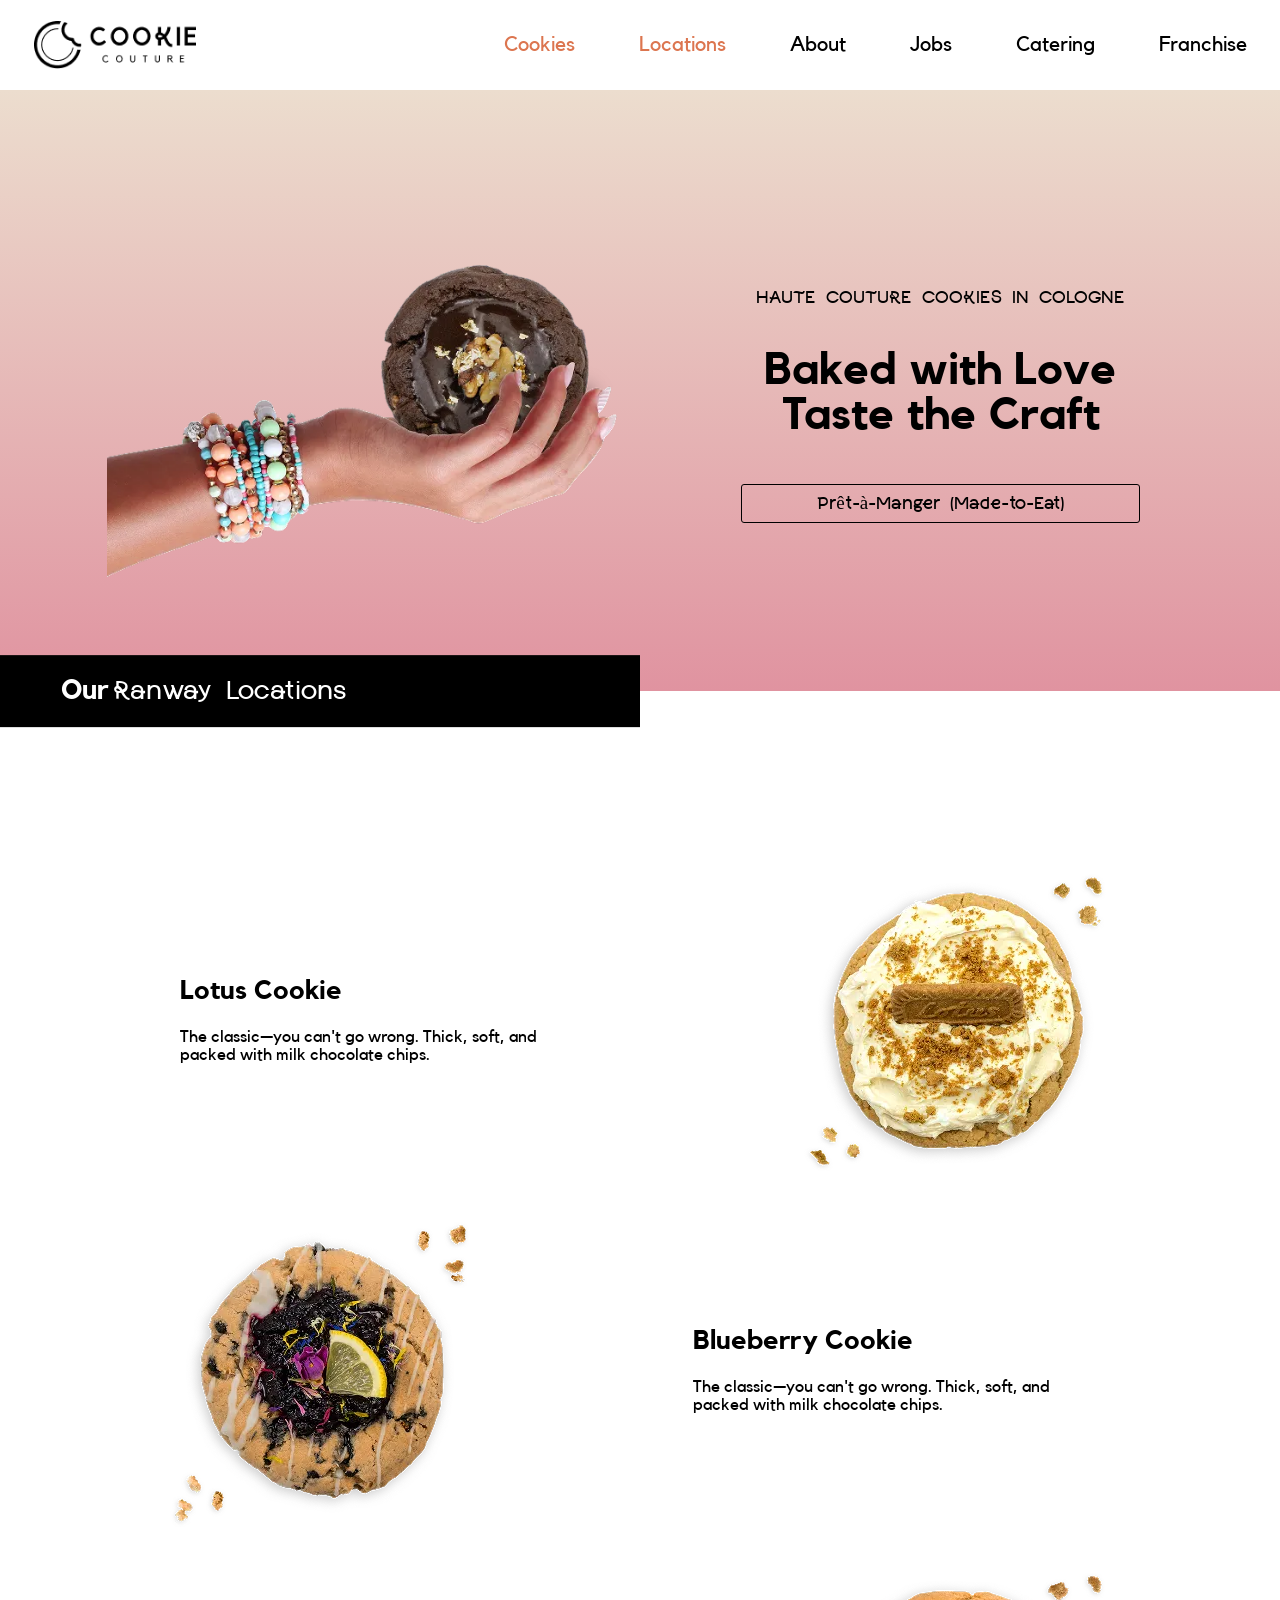
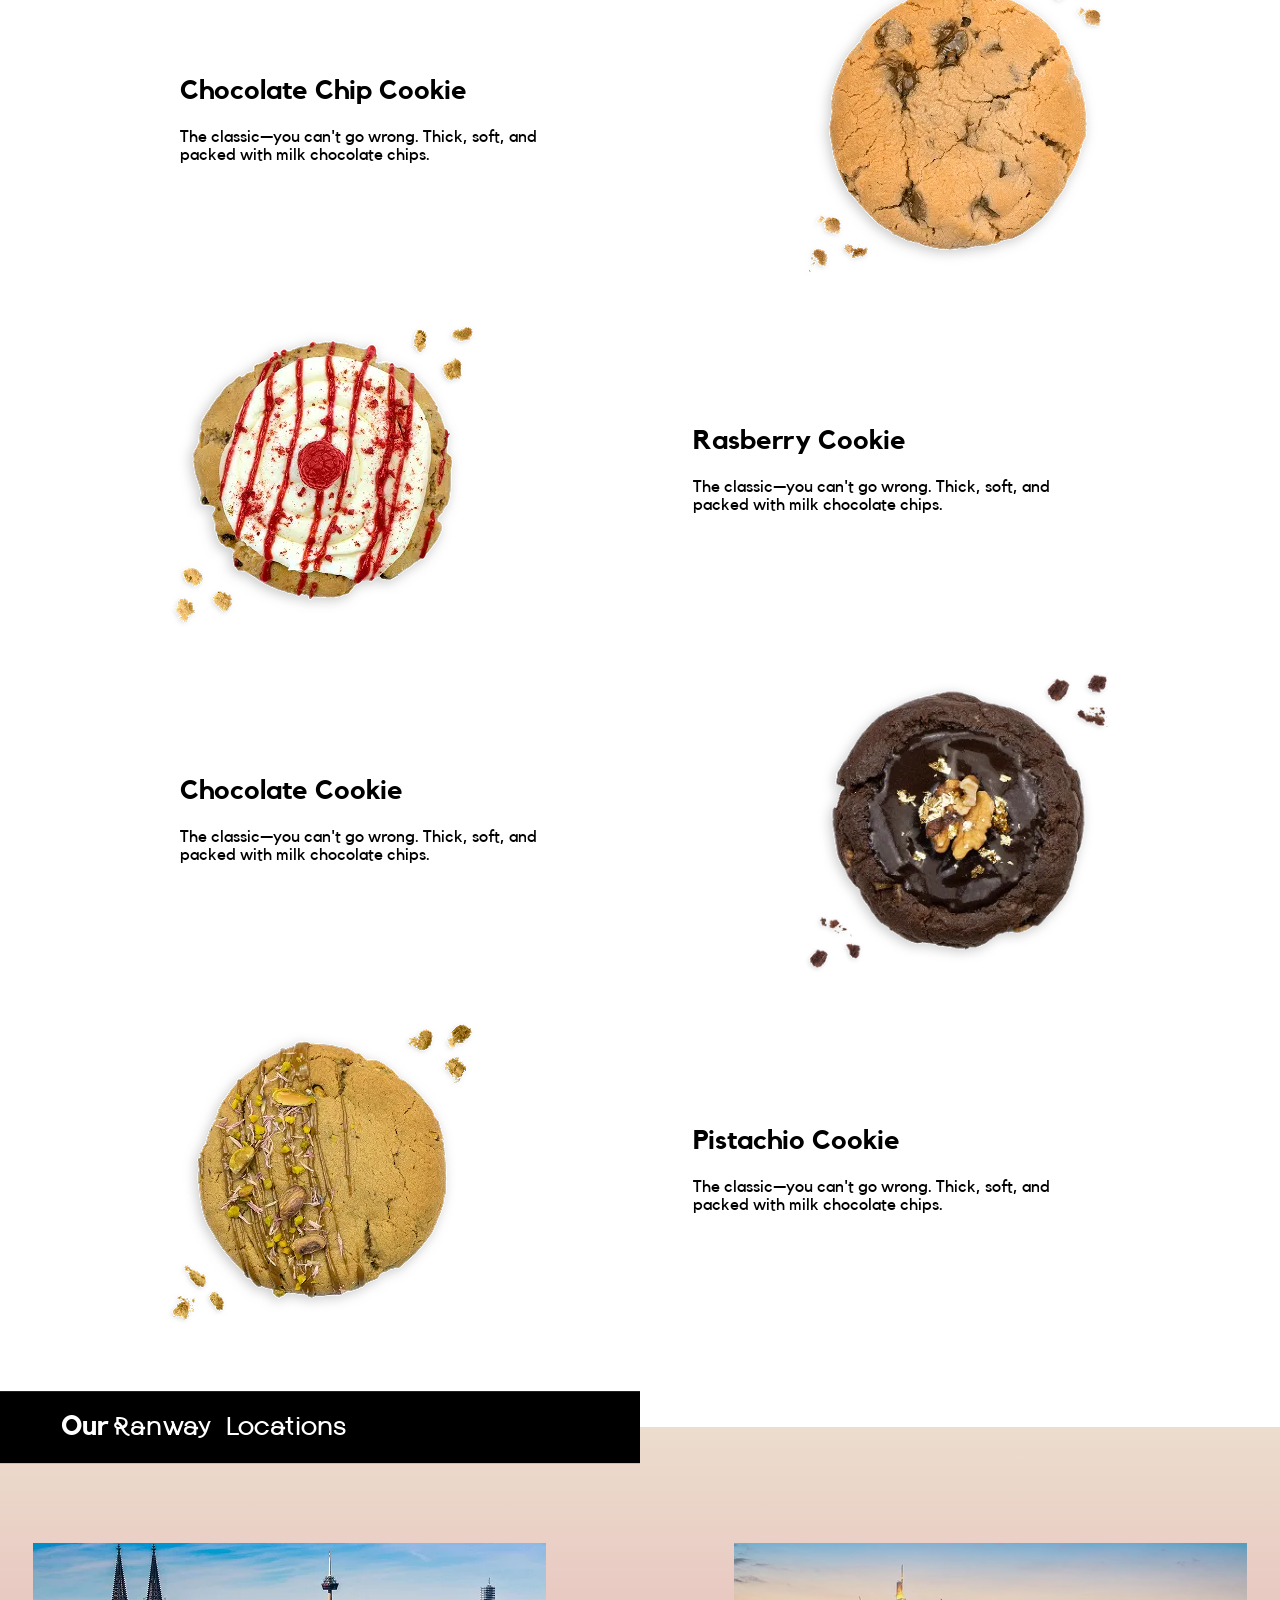
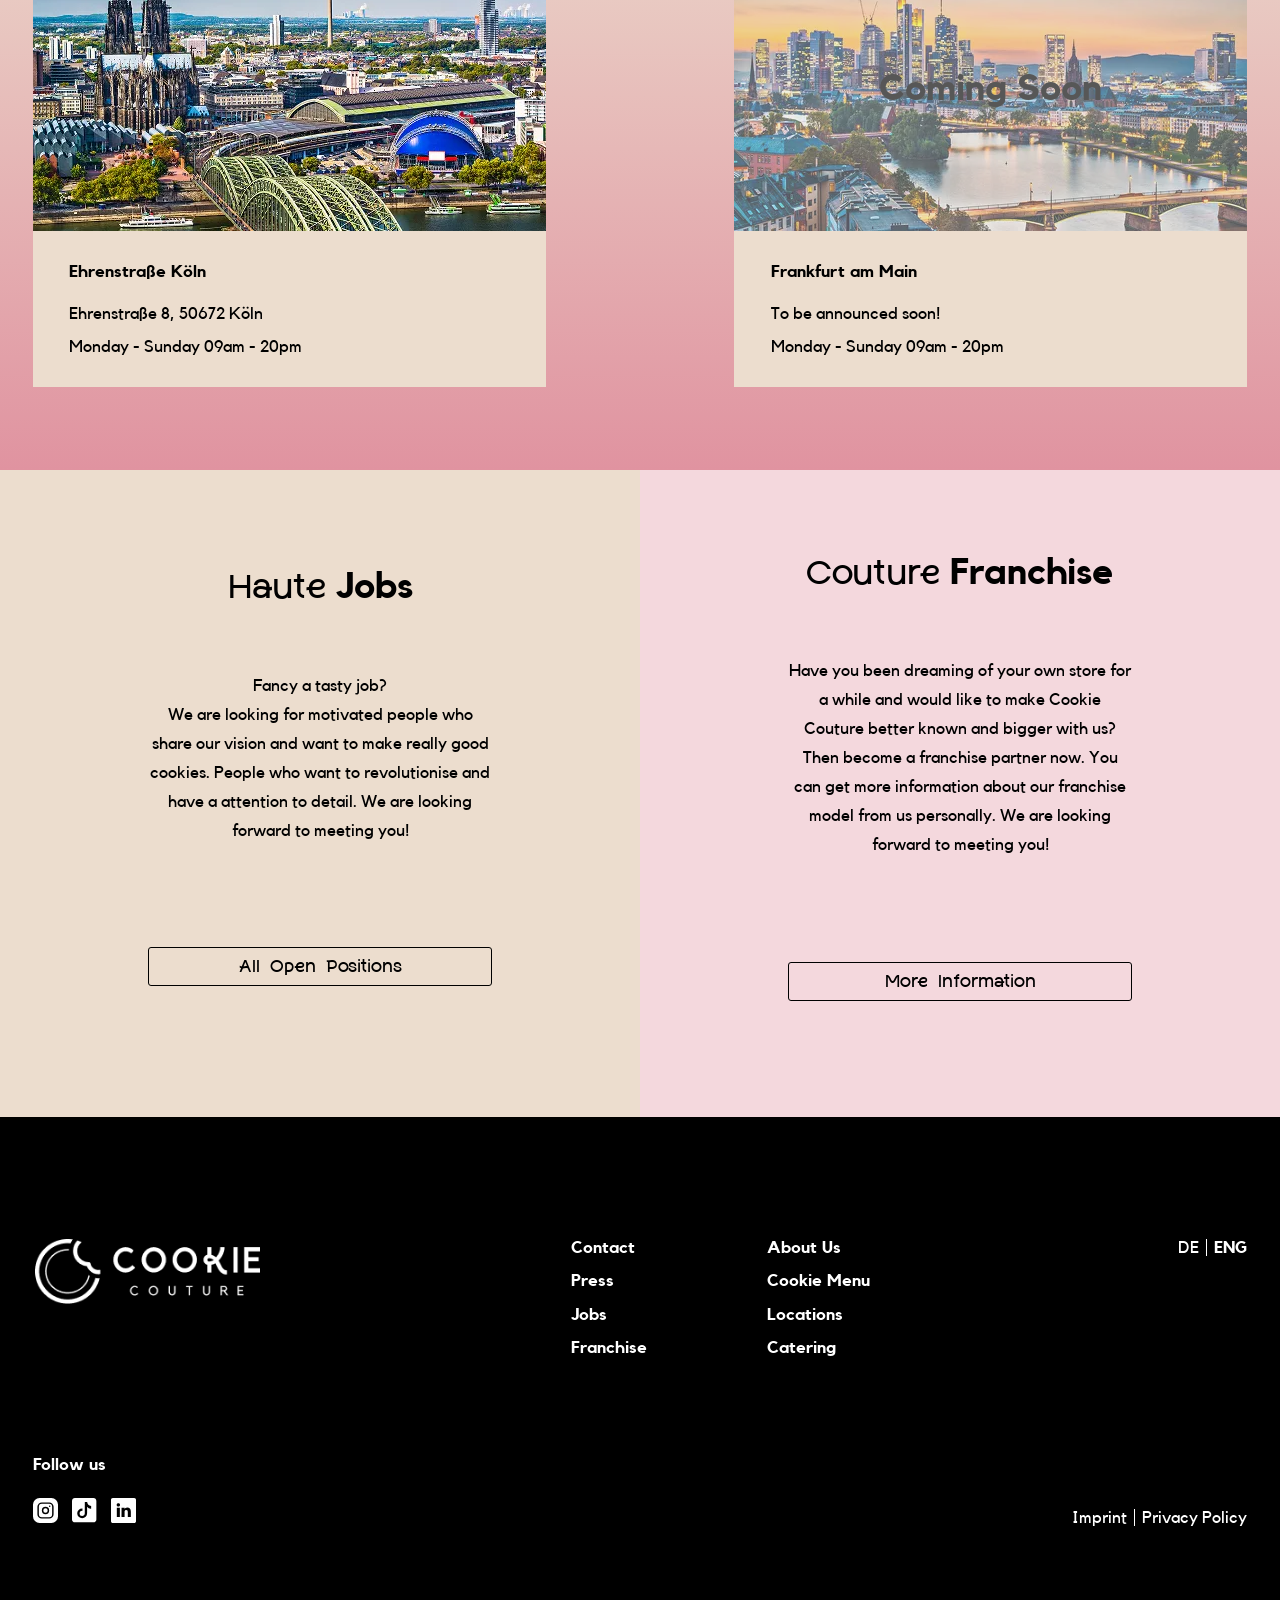
==== index.html @ b8dee0ae "done without adaptive" ====
<!doctype html>
<html lang="en">
  <head>
    <meta charset="UTF-8" />
    <meta name="viewport" content="width=device-width, initial-scale=1.0" />
    <title>Cookie Coutre | Home</title>
    <link
      rel="shortcut icon"
      href="./images/icons/favicon.ico"
      type="image/x-icon"
    />
    <link
      rel="preload"
      href="./fonts/Lena.woff2"
      as="font"
      type="font/woff2"
      crossorigin
    />
    <link
      rel="preload"
      href="./fonts/Kollektif.woff2"
      as="font"
      type="font/woff2"
      crossorigin
    />
    <link
      rel="preload"
      href="./fonts/Kollektif-Bold.woff2"
      as="font"
      type="font/woff2"
      crossorigin
    />
    <link rel="stylesheet" href="./styles/css/styles.min.css" />
  </head>
  <body class="page right-fix-padding">
    <div class="wrapper">
      <header class="header">
        <div class="header__container">
          <div class="header__content">
            <a href="index.html" class="logo header__logo">
              <img
                src="./images/logo-header.webp"
                alt="cookie-logo"
                width="180"
                height="52"
                loading="lazy"
                decoding="async"
              />
            </a>
            <div class="header__menu menu">
              <nav class="menu__body">
                <ul class="menu__list">
                  <li class="menu__item">
                    <a href="#cookies" class="menu__link link"
                      ><span>Cookies</span></a
                    >
                  </li>
                  <li class="menu__item">
                    <a href="#locations" class="menu__link link"
                      ><span>Locations</span></a
                    >
                  </li>
                  <li class="menu__item">
                    <a href="/about.html" class="menu__link link"
                      ><span>About</span></a
                    >
                  </li>
                  <li class="menu__item">
                    <a href="/jobs.html" class="menu__link link"
                      ><span>Jobs</span></a
                    >
                  </li>
                  <li class="menu__item">
                    <a href="/catering.html" class="menu__link link"
                      ><span>Catering</span></a
                    >
                  </li>
                  <li class="menu__item">
                    <a href="/franchising.html" class="menu__link link"
                      ><span>Franchise</span></a
                    >
                  </li>
                </ul>
              </nav>
              <button class="burger translate-center"><span></span></button>
            </div>
          </div>
        </div>
      </header>

      <main class="home">
        <section class="home__section hero">
          <div class="hero__content">
            <div class="hero__img">
              <img
                src="./images/home/hero-cookie.webp"
                alt="cookie-in-hand"
                width="280"
                height="280"
                decoding="async"
                loading="lazy"
              />
            </div>
            <div class="hero__text-content">
              <div class="section-header hero__header">
                <div class="section-header__slogan hero__slogan">
                  HAUTE COUTURE COOKIES IN COLOGNE
                </div>
                <h1 class="section-header__title hero__title">
                  Baked with Love Taste the Craft
                </h1>
              </div>
              <button class="button hero__button">
                <span>Prêt-à-Manger (Made-to-Eat)</span>
              </button>
            </div>
          </div>
        </section>
        <section class="cookies" id="cookies">
          <h2 class="section-label cookies__label">
            <div class="section-label__title">
              <strong>Our</strong>
              <span>Ranway Locations</span>
            </div>
          </h2>
          <div class="cookies__container">
            <div class="cookies__content">
              <article class="cookies__item cookie">
                <a href="#" class="cookie__img">
                  <img
                    src="./images/home/colections/cookie-1.webp"
                    alt="cookie-1"
                    width="280"
                    height="280"
                    decoding="async"
                    loading="lazy"
                  />
                </a>
                <div class="cookie__body">
                  <h3 class="cookie__title">Lotus Cookie</h3>
                  <div class="cookie__text">
                    <p>
                      The classic—you can't go wrong. Thick, soft, and packed
                      with milk chocolate chips.
                    </p>
                  </div>
                </div>
              </article>
              <article class="cookies__item cookie">
                <a href="#" class="cookie__img">
                  <img
                    src="./images/home/colections/cookie-2.webp"
                    alt="cookie-1"
                    width="280"
                    height="280"
                    decoding="async"
                    loading="lazy"
                  />
                </a>
                <div class="cookie__body">
                  <h3 class="cookie__title">Blueberry Cookie</h3>
                  <div class="cookie__text">
                    <p>
                      The classic—you can't go wrong. Thick, soft, and packed
                      with milk chocolate chips.
                    </p>
                  </div>
                </div>
              </article>
              <article class="cookies__item cookie">
                <a href="#" class="cookie__img">
                  <img
                    src="./images/home/colections/cookie-3.webp"
                    alt="cookie-1"
                    width="280"
                    height="280"
                    decoding="async"
                    loading="lazy"
                  />
                </a>
                <div class="cookie__body">
                  <h3 class="cookie__title">Chocolate Chip Cookie</h3>
                  <div class="cookie__text">
                    <p>
                      The classic—you can't go wrong. Thick, soft, and packed
                      with milk chocolate chips.
                    </p>
                  </div>
                </div>
              </article>
              <article class="cookies__item cookie">
                <a href="#" class="cookie__img">
                  <img
                    src="./images/home/colections/cookie-4.webp"
                    alt="cookie-1"
                    width="280"
                    height="280"
                    decoding="async"
                    loading="lazy"
                  />
                </a>
                <div class="cookie__body">
                  <h3 class="cookie__title">Rasberry Cookie</h3>
                  <div class="cookie__text">
                    <p>
                      The classic—you can't go wrong. Thick, soft, and packed
                      with milk chocolate chips.
                    </p>
                  </div>
                </div>
              </article>
              <article class="cookies__item cookie">
                <a href="#" class="cookie__img">
                  <img
                    src="./images/home/colections/cookie-5.webp"
                    alt="cookie-1"
                    width="280"
                    height="280"
                    decoding="async"
                    loading="lazy"
                  />
                </a>
                <div class="cookie__body">
                  <h3 class="cookie__title">Chocolate Cookie</h3>
                  <div class="cookie__text">
                    <p>
                      The classic—you can't go wrong. Thick, soft, and packed
                      with milk chocolate chips.
                    </p>
                  </div>
                </div>
              </article>
              <article class="cookies__item cookie">
                <a href="#" class="cookie__img">
                  <img
                    src="./images/home/colections/cookie-6.webp"
                    alt="cookie-1"
                    width="280"
                    height="280"
                    decoding="async"
                    loading="lazy"
                  />
                </a>
                <div class="cookie__body">
                  <h3 class="cookie__title">Pistachio Cookie</h3>
                  <div class="cookie__text">
                    <p>
                      The classic—you can't go wrong. Thick, soft, and packed
                      with milk chocolate chips.
                    </p>
                  </div>
                </div>
              </article>
            </div>
          </div>
        </section>
        <section class="locations home__locations" id="locations">
          <h2 class="section-label locations__label">
            <div class="section-label__title">
              <strong>Our</strong>
              <span>Ranway Locations</span>
            </div>
          </h2>
          <div class="locations-top">
            <div class="locations-top__container">
              <div class="locations-top__content">
                <article class="locations-top__place locations-place">
                  <div class="locations-place__img">
                    <img
                      src="./images/home/locations/locations-1.webp"
                      alt="Ehrenstraße Köln"
                      width="280"
                      height="280"
                      loading="lazy"
                      decoding="async"
                    />
                  </div>
                  <div class="locations-place__body">
                    <h4 class="locations-place__title">Ehrenstraße Köln</h4>
                    <a
                      href="https://maps.app.goo.gl/su5JwK7nfC2b7E1S9"
                      class="locations-place__link link"
                      target="_blank"
                      ><span>Ehrenstraße 8, 50672 Köln </span></a
                    >
                    <div class="locations-place__timetable">
                      Monday - Sunday 09am - 20pm
                    </div>
                  </div>
                </article>
                <article class="locations-top__place locations-place">
                  <div class="locations-place__img soon">
                    <img
                      src="./images/home/locations/locations-2.webp"
                      alt="Ehrenstraße Köln"
                      width="280"
                      height="280"
                      loading="lazy"
                      decoding="async"
                    />
                  </div>
                  <div class="locations-place__body">
                    <h4 class="locations-place__title">Frankfurt am Main</h4>
                    <a
                      href="https://maps.app.goo.gl/cc75RfgS8hMrhz9b7"
                      class="locations-place__link link"
                      target="_blank"
                      ><span>To be announced soon!</span></a
                    >
                    <div class="locations-place__timetable">
                      Monday - Sunday 09am - 20pm
                    </div>
                  </div>
                </article>
              </div>
            </div>
          </div>
          <div class="locations-bottom">
            <div class="locations-bottom__content">
              <div class="locations-bottom__item">
                <article class="locations-bottom-item">
                  <h3 class="locations-bottom-item__title">
                    <span>Haute</span>
                    <strong>Jobs</strong>
                  </h3>
                  <div class="locations-bottom-item__text">
                    <p>
                      Fancy a tasty job? <br />
                      We are looking for motivated people who share our vision
                      and want to make really good cookies. People who want to
                      revolutionise and have a attention to detail. We are
                      looking forward to meeting you!
                    </p>
                  </div>
                  <button class="button locations-bottom-item__button">
                    <span>All Open Positions</span>
                  </button>
                </article>
              </div>
              <div class="locations-bottom__item">
                <article class="locations-bottom-item">
                  <h3 class="locations-bottom-item__title">
                    <span>Couture</span> <strong>Franchise</strong>
                  </h3>
                  <div class="locations-bottom-item__text">
                    <p>
                      Have you been dreaming of your own store for a while and
                      would like to make Cookie Couture better known and bigger
                      with us? Then become a franchise partner now. You can get
                      more information about our franchise model from us
                      personally. We are looking forward to meeting you!
                    </p>
                  </div>
                  <button class="button locations-bottom-item__button">
                    <span>More Information</span>
                  </button>
                </article>
              </div>
            </div>
          </div>
        </section>
      </main>

      <footer class="footer">
        <div class="footer__container">
          <div class="footer__content">
            <div class="footer__top">
              <a href="#" class="logo logo--footer">
                <img
                  src="./images/logo.webp"
                  alt="cookie-logo"
                  width="250"
                  height="120"
                  loading="lazy"
                  decoding="async"
                />
              </a>
              <nav class="footer-menu">
                <ul class="footer-menu__list">
                  <li class="footer-menu__item">
                    <a href="contact.html" class="footer-menu__link link"
                      ><span>Contact</span></a
                    >
                  </li>
                  <li class="footer-menu__item">
                    <a href="#" class="footer-menu__link link"
                      ><span>Press</span></a
                    >
                  </li>
                  <li class="footer-menu__item">
                    <a href="jobs.html" class="footer-menu__link link"
                      ><span>Jobs</span></a
                    >
                  </li>
                  <li class="footer-menu__item">
                    <a href="franchising.html" class="footer-menu__link link"
                      ><span>Franchise</span></a
                    >
                  </li>
                </ul>
                <ul class="footer-menu__list">
                  <li class="footer-menu__item">
                    <a href="about.html" class="footer-menu__link link"
                      ><span>About Us</span></a
                    >
                  </li>
                  <li class="footer-menu__item">
                    <a href="index.html#cookies" class="footer-menu__link link"
                      ><span>Cookie Menu</span></a
                    >
                  </li>
                  <li class="footer-menu__item">
                    <a
                      href="index.html#locations"
                      class="footer-menu__link link"
                      ><span>Locations</span></a
                    >
                  </li>
                  <li class="footer-menu__item">
                    <a href="catering.html" class="footer-menu__link link"
                      ><span>Catering</span></a
                    >
                  </li>
                </ul>
              </nav>
              <div class="footer__lang buttons-lang">
                <button class="button__lang link" type="button">
                  <span>DE</span>
                </button>
                <div class="buttons-lang__line"></div>
                <button
                  class="button__lang buttons-lang__lang--bold link"
                  type="button"
                >
                  <span>ENG</span>
                </button>
              </div>
            </div>
            <div class="footer__bottom">
              <div class="socials">
                <h4 class="socials__title"><strong>Follow us</strong></h4>
                <ul class="socials__list">
                  <li class="socials__item">
                    <a
                      href="https://www.instagram.com/accounts/login/"
                      class="socials__link"
                      target="_blank"
                    >
                      <svg
                        xmlns="http://www.w3.org/2000/svg"
                        xmlns:xlink="http://www.w3.org/1999/xlink"
                        width="25"
                        height="25"
                        fill="none"
                      >
                        <g fill="#fff" clip-path="url(#a)">
                          <path
                            d="M14.697 12.5a2.197 2.197 0 1 1-4.394 0 2.197 2.197 0 0 1 4.394 0"
                          />
                          <path
                            d="M16.21 5.86H8.79a2.933 2.933 0 0 0-2.93 2.93v7.42a2.933 2.933 0 0 0 2.93 2.93h7.42a2.933 2.933 0 0 0 2.93-2.93V8.79a2.933 2.933 0 0 0-2.93-2.93M12.5 16.161A3.666 3.666 0 0 1 8.838 12.5 3.666 3.666 0 0 1 12.5 8.838a3.666 3.666 0 0 1 3.662 3.662 3.666 3.666 0 0 1-3.662 3.662m4.2-7.129a.732.732 0 1 1 0-1.465.732.732 0 0 1 0 1.465"
                          />
                          <path
                            d="M18.408 0H6.592A6.6 6.6 0 0 0 0 6.592v11.816A6.6 6.6 0 0 0 6.592 25h11.816A6.6 6.6 0 0 0 25 18.408V6.592A6.6 6.6 0 0 0 18.408 0m2.197 16.21a4.4 4.4 0 0 1-4.394 4.395H8.789a4.4 4.4 0 0 1-4.394-4.394V8.789a4.4 4.4 0 0 1 4.394-4.394h7.422a4.4 4.4 0 0 1 4.395 4.394z"
                          />
                        </g>
                        <defs>
                          <clipPath id="a">
                            <path fill="#fff" d="M0 0h25v25H0z" />
                          </clipPath>
                        </defs>
                      </svg>
                    </a>
                  </li>
                  <li class="socials__item">
                    <a
                      href="https://www.tiktok.com/uk-UA/"
                      class="socials__link"
                      aria-label="tiktok-icon"
                    >
                      <svg
                        xmlns="http://www.w3.org/2000/svg"
                        width="25"
                        height="25"
                        fill="none"
                      >
                        <path
                          fill="#fff"
                          d="M21.46 0H2.9C1.3 0 0 1.3 0 2.9v18.56c0 1.6 1.3 2.9 2.9 2.9h18.56c1.6 0 2.9-1.3 2.9-2.9V2.9c0-1.6-1.3-2.9-2.9-2.9m-2.317 10.627q-.197.019-.4.02a4.35 4.35 0 0 1-3.636-1.964v6.691a4.946 4.946 0 1 1-4.945-4.946c.103 0 .204.01.305.016v2.437c-.101-.012-.201-.03-.305-.03a2.524 2.524 0 1 0 0 5.048c1.394 0 2.625-1.099 2.625-2.493l.025-11.365h2.329a4.34 4.34 0 0 0 4.002 3.878z"
                        />
                      </svg>
                    </a>
                  </li>
                  <li class="socials__item">
                    <a
                      href="https://www.linkedin.com/login"
                      class="socials__link"
                      target="_blank"
                      aria-label="linkedin-icon"
                    >
                      <svg
                        xmlns="http://www.w3.org/2000/svg"
                        width="25"
                        height="25"
                        fill="none"
                      >
                        <path
                          fill="#fff"
                          d="M23.197 0H1.803C.807 0 0 .807 0 1.803v21.394C0 24.193.807 25 1.803 25h21.394c.996 0 1.803-.807 1.803-1.803V1.803C25 .807 24.193 0 23.197 0M8.867 18.897H5.824v-9.16h3.045zM7.347 8.487h-.02c-1.022 0-1.683-.703-1.683-1.582 0-.899.681-1.583 1.723-1.583 1.041 0 1.682.684 1.702 1.583 0 .879-.66 1.582-1.722 1.582m12.499 10.41H16.8v-4.9c0-1.232-.44-2.072-1.542-2.072-.841 0-1.342.567-1.562 1.114-.08.196-.1.469-.1.743v5.115h-3.045s.04-8.3 0-9.16h3.045v1.297c.404-.624 1.128-1.511 2.743-1.511 2.003 0 3.505 1.309 3.505 4.122z"
                        />
                      </svg>
                    </a>
                  </li>
                </ul>
              </div>
              <div class="privacy">
                <a href="imprint.html" class="privacy__link link"
                  ><span>Imprint</span></a
                >
                <div class="privacy__line"></div>
                <a href="privacy.html" class="privacy__link link"
                  ><span>Privacy Policy</span></a
                >
              </div>
            </div>
          </div>
        </div>
      </footer>
    </div>
    <script type="module" src="./scripts/main.js"></script>
  </body>
</html>
---- styles/css/styles.min.css ----
*{padding:0px;margin:0px;border:0px}*,*::before,*::after{-webkit-box-sizing:border-box;box-sizing:border-box}*::before,*::after{display:inline-block}html,body{height:100%}html{scroll-behavior:smooth}body{line-height:1;scrollbar-gutter:stable;-ms-text-size-adjust:100%;-moz-text-size-adjust:100%;-webkit-text-size-adjust:100%;-webkit-font-smoothing:antialiased;-moz-osx-font-smoothing:grayscale}input,button,textarea{font-family:inherit;font-size:inherit;line-height:inherit;color:inherit;background-color:rgba(0,0,0,0)}input,textarea{width:100%}label{display:inline-block}button,select,option{cursor:pointer}a{display:inline-block;color:inherit;text-decoration:none}ul li{list-style:none}img{max-width:100%;height:auto;vertical-align:middle}h1,h2,h3,h4,h5,h6{font-weight:inherit;font-size:inherit}@font-face{font-family:"Lena";src:url("../../fonts/Lena.woff2") format("woff2");font-weight:normal;font-style:normal;font-display:swap}@font-face{font-family:"Kollektif";src:url("../../fonts/Kollektif.woff2") format("woff2");font-weight:normal;font-style:normal;font-display:swap}@font-face{font-family:"Kollektif";src:url("../../fonts/Kollektif-Bold.woff2") format("woff2");font-weight:bold;font-style:normal;font-display:swap}.button-border-flip{position:relative;color:green;background-color:hsla(0,0%,100%,.6);-webkit-transition:background-color,.3s,.5s;transition:background-color,.3s,.5s}.button-border-flip::before{content:"";position:absolute;inset:0px;-webkit-transform:perspective(300px) rotateX(0deg);transform:perspective(300px) rotateX(0deg);border:2px solid currentColor;border-radius:5px;-webkit-transition:.3s;transition:.3s}@media(hover: hover)and (pointer: fine){.button-border-flip:hover,.button-border-flip:focus-within{background-color:hsla(0,0%,100%,.9)}}@media(hover: none)and (pointer: coarse){.button-border-flip:active,.button-border-flip:focus,.button-border-flip:focus-within{background-color:hsla(0,0%,100%,.9)}}@media(hover: hover)and (pointer: fine){.button-border-flip:hover::before,.button-border-flip:focus-within::before{-webkit-transition:.3s;transition:.3s;border:4px solid currentColor;-webkit-transform:perspective(350px) rotateX(-180deg);transform:perspective(350px) rotateX(-180deg)}}@media(hover: none)and (pointer: coarse){.button-border-flip:active::before,.button-border-flip:focus::before,.button-border-flip:focus-within::before{-webkit-transition:.3s;transition:.3s;border:4px solid currentColor;-webkit-transform:perspective(350px) rotateX(-180deg);transform:perspective(350px) rotateX(-180deg)}}.burger:after,.burger:before,.burger span{display:block;position:absolute;top:50%;left:0;background-color:#000;width:40px;height:3px;border-radius:0}.burger span{margin-top:-1.5px}.burger:before{content:"";margin-top:-16.5px}.burger:after{content:"";margin-top:13.5px}@media(max-width: 1024px){.burger{width:40px;height:40px;display:inline-block;position:relative;background-color:rgba(0,0,0,0);border:0;padding:0;outline:none;-webkit-user-select:none;-moz-user-select:none;-ms-user-select:none;user-select:none;-webkit-touch-callout:none;-ms-touch-action:manipulation;touch-action:manipulation;cursor:pointer}}@media(min-width: 1024.9px){.burger{display:none}}.translate-center span{-webkit-transition:.2s ease-in-out .2s;transition:.2s ease-in-out .2s}.translate-center:before,.translate-center:after{-webkit-transition:margin .2s ease-in-out .2s,-webkit-transform .2s ease-in-out 0s;transition:margin .2s ease-in-out .2s,-webkit-transform .2s ease-in-out 0s;transition:margin .2s ease-in-out .2s,transform .2s ease-in-out 0s;transition:margin .2s ease-in-out .2s,transform .2s ease-in-out 0s,-webkit-transform .2s ease-in-out 0s}.translate-center.active span{background-color:rgba(0,0,0,0);-webkit-transition-delay:0s;transition-delay:0s}.translate-center.active:before,.translate-center.active:after{margin-top:0;-webkit-transition-delay:0s,.25s,.25s;transition-delay:0s,.25s,.25s}.translate-center.active:before{-webkit-transform:rotate(45deg);-ms-transform:rotate(45deg);transform:rotate(45deg)}.translate-center.active:after{-webkit-transform:rotate(-45deg);-ms-transform:rotate(-45deg);transform:rotate(-45deg)}.button{width:min(100%,592px);position:relative;left:0;top:0;padding:.5625rem;display:-webkit-box;display:-ms-flexbox;display:flex;-webkit-box-pack:center;-ms-flex-pack:center;justify-content:center;-webkit-box-align:center;-ms-flex-align:center;align-items:center;-webkit-column-gap:10px;-moz-column-gap:10px;column-gap:10px;color:#000;border-radius:3px;border:1px solid currentColor;-webkit-transition:.3s ease-in-out;transition:.3s ease-in-out;cursor:pointer;overflow:hidden;z-index:2}.button span,.button strong{position:relative;top:0;left:0;z-index:2}.button{font-size:1.25rem}@media(max-width: 1466px){.button{font-size:calc(0.875rem + (0.375)*(100vw - 20rem)/(71.625))}}.button::after{content:"";position:absolute;top:0;right:-100%;z-index:-1;width:52%;height:110%;background-color:#dc754f;clip-path:polygon(0% 1.5%, 85% 0%, 100.1% 0%, 100.1% 100.3%, 85% 100%, 28.6% 99.8%, 25.4% 90.8%, 4.1% 18%);-webkit-transition:.3s ease-out;transition:.3s ease-out}@media(hover: hover)and (pointer: fine){.button:hover::after,.button:focus-within::after{right:0}}@media(hover: none)and (pointer: coarse){.button:active::after,.button:focus::after,.button:focus-within::after{right:0}}@media(hover: hover)and (pointer: fine){.button:hover,.button:focus-within{border:1px solid #dc754f}}@media(hover: none)and (pointer: coarse){.button:active,.button:focus,.button:focus-within{border:1px solid #dc754f}}.buttons-lang{display:-webkit-box;display:-ms-flexbox;display:flex;-webkit-column-gap:7px;-moz-column-gap:7px;column-gap:7px}.buttons-lang__line{background-color:#fff;width:1px}.buttons-lang__lang{font-size:1.125rem}@media(max-width: 1466px){.buttons-lang__lang{font-size:calc(0.875rem + (0.25)*(100vw - 20rem)/(71.625))}}.buttons-lang__lang{text-transform:uppercase}.buttons-lang__lang--bold{font-weight:bold}.footer{background-color:#000;color:#fff}.footer__container{max-width:1320px;margin-inline:auto;overflow-x:clip;padding-inline:36px}@media(max-width: 1466px){.footer__container{padding-inline:calc(15px + (21)*(100vw - 320px)/(1146))}}.footer__content{display:-webkit-box;display:-ms-flexbox;display:flex;-webkit-box-orient:vertical;-webkit-box-direction:normal;-ms-flex-direction:column;flex-direction:column;row-gap:108px}@media(max-width: 1466px){.footer__content{row-gap:calc(52px + (56)*(100vw - 320px)/(1146))}}.footer__content{padding-top:132px}@media(max-width: 1466px){.footer__content{padding-top:calc(70px + (62)*(100vw - 320px)/(1146))}}.footer__content{padding-bottom:89px}@media(max-width: 1466px){.footer__content{padding-bottom:calc(40px + (49)*(100vw - 320px)/(1146))}}.footer__top{display:-webkit-box;display:-ms-flexbox;display:flex;-webkit-box-pack:justify;-ms-flex-pack:justify;justify-content:space-between}.footer__bottom{display:-webkit-box;display:-ms-flexbox;display:flex;-webkit-column-gap:20px;-moz-column-gap:20px;column-gap:20px;-webkit-box-pack:justify;-ms-flex-pack:justify;justify-content:space-between;-webkit-box-align:end;-ms-flex-align:end;align-items:end}.footer__lang{-ms-flex-item-align:start;align-self:start}@media(max-width: 600px){.footer .footer__top{-ms-flex-wrap:wrap;flex-wrap:wrap;-webkit-column-gap:10px;-moz-column-gap:10px;column-gap:10px;-webkit-box-pack:space-evenly;-ms-flex-pack:space-evenly;justify-content:space-evenly}.footer .logo--footer{-webkit-box-ordinal-group:2;-ms-flex-order:1;order:1}.footer .footer__lang{-webkit-box-ordinal-group:3;-ms-flex-order:2;order:2;margin-bottom:108px}}@media(max-width: 600px)and (max-width: 1466px){.footer .footer__lang{margin-bottom:calc(52px + (56)*(100vw - 320px)/(1146))}}@media(max-width: 600px){.footer .footer-menu{-webkit-box-ordinal-group:4;-ms-flex-order:3;order:3}}.footer-menu{display:-webkit-box;display:-ms-flexbox;display:flex;-webkit-box-pack:justify;-ms-flex-pack:justify;justify-content:space-between;-ms-flex-wrap:wrap;flex-wrap:wrap;-webkit-column-gap:120px;-moz-column-gap:120px;column-gap:120px}.footer-menu__list{display:-webkit-box;display:-ms-flexbox;display:flex;-webkit-box-orient:vertical;-webkit-box-direction:normal;-ms-flex-direction:column;flex-direction:column;row-gap:1rem}.footer-menu__link{font-weight:700;color:#fff;font-size:1.125rem}@media(max-width: 1466px){.footer-menu__link{font-size:calc(0.875rem + (0.25)*(100vw - 20rem)/(71.625))}}.header{position:sticky;top:0;right:0;left:0;z-index:50;-webkit-transition:.3s;transition:.3s;background-color:#fff}.header__container{max-width:1366px;margin-inline:auto;overflow-x:clip;padding-inline:36px}@media(max-width: 1466px){.header__container{padding-inline:calc(15px + (21)*(100vw - 320px)/(1146))}}.header__content{width:100%;padding-block:21px;display:-webkit-box;display:-ms-flexbox;display:flex;-webkit-box-pack:justify;-ms-flex-pack:justify;justify-content:space-between;-webkit-box-align:center;-ms-flex-align:center;align-items:center}.header__menu{-webkit-column-gap:10px;-moz-column-gap:10px;column-gap:10px;display:-webkit-box;display:-ms-flexbox;display:flex;-webkit-box-pack:justify;-ms-flex-pack:justify;justify-content:space-between;-webkit-box-align:center;-ms-flex-align:center;align-items:center}.header__logo{position:relative;left:0;top:0;z-index:5}.header.scrolling{background:hsla(0,0%,100%,.5);backdrop-filter:blur(18px)}.link span{position:relative}@media(hover: hover)and (pointer: fine){.link span:hover::before,.link span:focus-within::before{-webkit-transform:scaleX(1) translateY(0px);-ms-transform:scaleX(1) translateY(0px);transform:scaleX(1) translateY(0px)}}@media(hover: none)and (pointer: coarse){.link span:active::before,.link span:focus::before,.link span:focus-within::before{-webkit-transform:scaleX(1) translateY(0px);-ms-transform:scaleX(1) translateY(0px);transform:scaleX(1) translateY(0px)}}.link span::before{content:"";position:absolute;height:2px;bottom:0;left:0;right:0;color:inherit;background-color:currentColor;-webkit-transform:scaleX(0) translateY(5px);-ms-transform:scaleX(0) translateY(5px);transform:scaleX(0) translateY(5px);-webkit-transition:-webkit-transform .3s ease-in-out;transition:-webkit-transform .3s ease-in-out;transition:transform .3s ease-in-out;transition:transform .3s ease-in-out, -webkit-transform .3s ease-in-out}.logo{width:180px}@media(max-width: 1466px){.logo{width:calc(90px + (90)*(100vw - 320px)/(1146))}}.logo{height:52px}@media(max-width: 1466px){.logo{height:calc(25px + (27)*(100vw - 320px)/(1146))}}.logo{overflow:hidden}.logo img{width:100%;height:100%;-o-object-fit:contain;object-fit:contain;-o-object-position:center;object-position:center}.logo--footer{width:250px}@media(max-width: 1466px){.logo--footer{width:calc(125px + (125)*(100vw - 320px)/(1146))}}.logo--footer{height:72px}@media(max-width: 1466px){.logo--footer{height:calc(32px + (40)*(100vw - 320px)/(1146))}}@media(max-width: 1024.9px){.menu__body{position:fixed;top:0;left:-100%;height:100svh;width:100%;padding:100px 30px 30px;background:-webkit-gradient(linear, left bottom, left top, from(#e093a0), to(#ecddce));background:linear-gradient(0deg, #e093a0 0%, #ecddce 100%);-webkit-transition:.3s;transition:.3s;overflow:auto}.menu__body::before{content:"";position:fixed;width:100%;height:80px;left:-100%;top:0;backdrop-filter:blur(5px);-webkit-transition:.3s;transition:.3s;z-index:2}.menu__list{display:-webkit-box;display:-ms-flexbox;display:flex;-webkit-box-orient:vertical;-webkit-box-direction:normal;-ms-flex-direction:column;flex-direction:column;-webkit-box-align:center;-ms-flex-align:center;align-items:center;row-gap:2rem}}@media(min-width: 1025px){.menu__list{padding-block:.5rem;display:-webkit-box;display:-ms-flexbox;display:flex;-webkit-box-orient:horizontal;-webkit-box-direction:normal;-ms-flex-direction:row;flex-direction:row;-webkit-box-align:center;-ms-flex-align:center;align-items:center;-ms-flex-wrap:wrap;flex-wrap:wrap;-webkit-column-gap:64px;-moz-column-gap:64px;column-gap:64px;row-gap:1.5rem}}.menu__link{display:inline-block;font-weight:400;color:#000;font-size:1.25rem}@media(max-width: 1466px){.menu__link{font-size:calc(1.5rem + (-0.25)*(100vw - 20rem)/(71.625))}}.menu__body.open{left:0%}.menu__body.open::before{left:0}.menu__link.active{color:#dc754f}.page{min-width:320px;font-family:"Kollektif";color:#000;background-color:#fff;font-weight:400;overflow-x:clip;font-size:calc(0.875rem + (0.125)*(100vw - 20rem)/(27.99875))}@media(min-width: 767.98px){.page{font-size:calc(1rem + (0.125)*(100vw - 47.99875rem)/(43.62625))}}@media(min-width: 1466px){.page{font-size:1.125rem}}.page.lock{overflow:hidden;-ms-touch-action:none;touch-action:none;-ms-scroll-chaining:none;overscroll-behavior:none}.wrapper{min-height:100%;display:-webkit-box;display:-ms-flexbox;display:flex;-webkit-box-orient:vertical;-webkit-box-direction:normal;-ms-flex-direction:column;flex-direction:column;overflow:clip}.wrapper>main{-webkit-box-flex:1;-ms-flex:1 1 auto;flex:1 1 auto}.wrapper>*{min-width:0}.privacy{display:-webkit-box;display:-ms-flexbox;display:flex;-webkit-column-gap:7px;-moz-column-gap:7px;column-gap:7px}.privacy__line{background-color:#fff;width:1px}.privacy__link{font-size:1.125rem}@media(max-width: 1466px){.privacy__link{font-size:calc(0.875rem + (0.25)*(100vw - 20rem)/(71.625))}}.section-header{display:-webkit-box;display:-ms-flexbox;display:flex;-webkit-box-orient:vertical;-webkit-box-direction:normal;-ms-flex-direction:column;flex-direction:column;-webkit-box-align:center;-ms-flex-align:center;align-items:center;row-gap:42px}@media(max-width: 1466px){.section-header{row-gap:calc(22px + (20)*(100vw - 320px)/(1146))}}.section-header__slogan{font-family:"Lena";font-weight:400;text-transform:uppercase;text-align:center;font-size:1.25rem}@media(max-width: 1466px){.section-header__slogan{font-size:calc(1rem + (0.25)*(100vw - 20rem)/(71.625))}}.section-header__title{font-weight:700;text-align:center;font-size:3.125rem}@media(max-width: 1466px){.section-header__title{font-size:calc(1.5rem + (1.625)*(100vw - 20rem)/(71.625))}}.section-label{padding:1.3125rem;background-color:#000;width:76.73vw;translate:0 -50%}@media(min-width: 767.98px){.section-label{width:50vw}}.section-label__title{max-width:650px;margin-left:auto;color:#fff}.section-label__title span{font-family:"Lena";font-weight:400}.section-label__title span,.section-label__title strong{color:#fff;font-size:1.875rem}@media(max-width: 1466px){.section-label__title span,.section-label__title strong{font-size:calc(1rem + (0.875)*(100vw - 20rem)/(71.625))}}.section-label__title{padding-left:44px}@media(max-width: 1466px){.section-label__title{padding-left:calc(22px + (22)*(100vw - 320px)/(1146))}}.socials{display:-webkit-box;display:-ms-flexbox;display:flex;-webkit-box-orient:vertical;-webkit-box-direction:normal;-ms-flex-direction:column;flex-direction:column;row-gap:1.625rem}@media(max-width: 1466px){.socials{row-gap:calc(1rem + (0.625)*(100vw - 20rem)/(71.625))}}.socials__title{width:-webkit-fit-content;width:-moz-fit-content;width:fit-content;text-align:center;font-weight:700;font-size:calc(1.125px + (0 1.5-1.125)*(100vw - 320px)/(447.98))}@media(min-width: 767.98px){.socials__title{font-size:calc(0 1.5px + (rem-0 1.5)*(100vw - 767.98px)/(698.02))}}@media(min-width: 1466px){.socials__title{font-size:rempx}}.socials__list{display:-webkit-box;display:-ms-flexbox;display:flex;-webkit-column-gap:14px;-moz-column-gap:14px;column-gap:14px;-webkit-box-align:center;-ms-flex-align:center;align-items:center}.socials__link svg path,.socials__link svg g{-webkit-transition:.3s ease-in;transition:.3s ease-in}@media(hover: hover)and (pointer: fine){.socials__link svg:hover g,.socials__link svg:focus-within g{fill:#dc754f}}@media(hover: none)and (pointer: coarse){.socials__link svg:active g,.socials__link svg:focus g,.socials__link svg:focus-within g{fill:#dc754f}}@media(hover: hover)and (pointer: fine){.socials__link svg:hover path,.socials__link svg:focus-within path{fill:#dc754f}}@media(hover: none)and (pointer: coarse){.socials__link svg:active path,.socials__link svg:focus path,.socials__link svg:focus-within path{fill:#dc754f}}.subtitle{font-weight:700;font-size:1.875rem}@media(max-width: 1466px){.subtitle{font-size:calc(0.9375rem + (0.9375)*(100vw - 20rem)/(71.625))}}.white-section-text__container{max-width:1200px;margin-inline:auto;overflow-x:clip;padding-inline:36px}@media(max-width: 1466px){.white-section-text__container{padding-inline:calc(15px + (21)*(100vw - 320px)/(1146))}}.white-section-text__container{padding-block:100px}@media(max-width: 1466px){.white-section-text__container{padding-block:calc(50px + (50)*(100vw - 320px)/(1146))}}.white-section-text__container p{line-height:166.666667%;text-align:justify;font-size:1.125rem}@media(max-width: 1466px){.white-section-text__container p{font-size:calc(0.875rem + (0.25)*(100vw - 20rem)/(71.625))}}.white-section-text__container p:not(:last-child){margin-bottom:3.125rem}@media(max-width: 1466px){.white-section-text__container p:not(:last-child){margin-bottom:calc(1.25rem + (1.875)*(100vw - 20rem)/(71.625))}}.white-section-text__title{font-weight:700;margin-bottom:1.25rem}@media(max-width: 1466px){.white-section-text__title{margin-bottom:calc(0.625rem + (0.625)*(100vw - 20rem)/(71.625))}}.white-section-text__text{margin-bottom:1.875rem}@media(max-width: 1466px){.white-section-text__text{margin-bottom:calc(1.25rem + (0.625)*(100vw - 20rem)/(71.625))}}.white-section-text__list{display:-webkit-box;display:-ms-flexbox;display:flex;-webkit-box-orient:vertical;-webkit-box-direction:normal;-ms-flex-direction:column;flex-direction:column;row-gap:.75rem}.white-section-text__item{position:relative;display:-webkit-box;display:-ms-flexbox;display:flex;-webkit-box-align:center;-ms-flex-align:center;align-items:center}.white-section-text__item::before{content:"";width:4px;height:4px;margin-right:.75rem;border-radius:50%;background-color:currentColor}.only-title{background:-webkit-gradient(linear, left bottom, left top, from(#e093a0), to(#ecddce));background:linear-gradient(0deg, #e093a0 0%, #ecddce 100%)}.only-title__container{display:-webkit-box;display:-ms-flexbox;display:flex;-webkit-box-orient:vertical;-webkit-box-direction:normal;-ms-flex-direction:column;flex-direction:column;-webkit-box-pack:center;-ms-flex-pack:center;justify-content:center;-webkit-box-align:center;-ms-flex-align:center;align-items:center;padding:79px}@media(max-width: 1466px){.only-title__container{padding:calc(32px + (47)*(100vw - 320px)/(1146))}}.hero-page__top{background:-webkit-gradient(linear, left bottom, left top, from(#e093a0), to(#ecddce));background:linear-gradient(0deg, #e093a0 0%, #ecddce 100%);padding-top:20px;margin-bottom:113px}@media(max-width: 1466px){.hero-page__top{margin-bottom:calc(25px + (88)*(100vw - 320px)/(1146))}}.hero-page__container{max-width:1320px;margin-inline:auto;overflow-x:clip;display:-webkit-box;display:-ms-flexbox;display:flex;-ms-flex-wrap:wrap;flex-wrap:wrap;-webkit-box-pack:center;-ms-flex-pack:center;justify-content:center;-webkit-box-align:center;-ms-flex-align:center;align-items:center;padding-inline:36px}@media(max-width: 1466px){.hero-page__container{padding-inline:calc(15px + (21)*(100vw - 320px)/(1146))}}.hero-page__container{-webkit-column-gap:110px;-moz-column-gap:110px;column-gap:110px}@media(max-width: 1466px){.hero-page__container{-webkit-column-gap:calc(20px + (90)*(100vw - 320px)/(1146));-moz-column-gap:calc(20px + (90)*(100vw - 320px)/(1146));column-gap:calc(20px + (90)*(100vw - 320px)/(1146))}}@media(min-width: 767.98px){.hero-page__container{-ms-flex-wrap:nowrap;flex-wrap:nowrap}}.hero-page__img{aspect-ratio:750/500;translate:0 20%;width:750px}@media(max-width: 1466px){.hero-page__img{width:calc(280px + (470)*(100vw - 320px)/(1146))}}.hero-page__img{overflow:hidden}.hero-page__img img{width:100%;height:100%;-o-object-fit:cover;object-fit:cover;-o-object-position:center;object-position:center}.order{background:#ecddce}.order__container{max-width:715px;margin-inline:auto;display:-webkit-box;display:-ms-flexbox;display:flex;-webkit-box-orient:vertical;-webkit-box-direction:normal;-ms-flex-direction:column;flex-direction:column;-webkit-box-align:center;-ms-flex-align:center;align-items:center;overflow-x:clip;padding-inline:36px}@media(max-width: 1466px){.order__container{padding-inline:calc(15px + (21)*(100vw - 320px)/(1146))}}.order__container{padding-top:74px}@media(max-width: 1466px){.order__container{padding-top:calc(30px + (44)*(100vw - 320px)/(1146))}}.order__container{padding-bottom:100px}@media(max-width: 1466px){.order__container{padding-bottom:calc(50px + (50)*(100vw - 320px)/(1146))}}.order__title strong{font-weight:700}.order__title span{font-family:"Lena";font-weight:400}.order__title{font-size:2.5rem}@media(max-width: 1466px){.order__title{font-size:calc(1.25rem + (1.25)*(100vw - 20rem)/(71.625))}}.order__title{margin-bottom:50px}@media(max-width: 1466px){.order__title{margin-bottom:calc(20px + (30)*(100vw - 320px)/(1146))}}.order__subtitle{width:-webkit-fit-content;width:-moz-fit-content;width:fit-content;text-align:center;margin-inline:auto}.order__text p{text-align:center}.order__text p:not(:last-child){margin-bottom:.625rem}.order__text{margin-bottom:89px}@media(max-width: 1466px){.order__text{margin-bottom:calc(36px + (53)*(100vw - 320px)/(1146))}}.catering__text{margin-bottom:50px}@media(max-width: 1466px){.catering__text{margin-bottom:calc(20px + (30)*(100vw - 320px)/(1146))}}.values{position:relative;background:-webkit-gradient(linear, left bottom, left top, from(#e093a0), to(#ecddce));background:linear-gradient(0deg, #e093a0 0%, #ecddce 100%);padding-block:132px}@media(max-width: 1466px){.values{padding-block:calc(64px + (68)*(100vw - 320px)/(1146))}}.values__label{position:absolute;top:0;left:0}.values__container{max-width:1315px;margin-inline:auto;overflow-x:clip;padding-inline:36px}@media(max-width: 1466px){.values__container{padding-inline:calc(15px + (21)*(100vw - 320px)/(1146))}}.values__content{display:grid;grid-template-columns:repeat(1, minmax(280px, 513px));-webkit-box-pack:space-evenly;-ms-flex-pack:space-evenly;justify-content:space-evenly;-webkit-column-gap:1rem;-moz-column-gap:1rem;column-gap:1rem;row-gap:60px}@media(max-width: 1466px){.values__content{row-gap:calc(30px + (30)*(100vw - 320px)/(1146))}}@media(min-width: 767.98px){.values__content{grid-template-columns:repeat(2, minmax(280px, 513px));-webkit-box-pack:justify;-ms-flex-pack:justify;justify-content:space-between}}.card-values{display:-webkit-box;display:-ms-flexbox;display:flex;-webkit-box-orient:vertical;-webkit-box-direction:normal;-ms-flex-direction:column;flex-direction:column;-webkit-box-align:center;-ms-flex-align:center;align-items:center;background-color:#ecddce;padding-inline:52px}@media(max-width: 1466px){.card-values{padding-inline:calc(20px + (32)*(100vw - 320px)/(1146))}}.card-values{padding-block:56px}@media(max-width: 1466px){.card-values{padding-block:calc(26px + (30)*(100vw - 320px)/(1146))}}.card-values__img{aspect-ratio:1/1;overflow:hidden}.card-values__img img{width:100%;height:100%;-o-object-fit:contain;object-fit:contain;-o-object-position:center;object-position:center}.card-values__img{margin-bottom:28px}@media(max-width: 1466px){.card-values__img{margin-bottom:calc(14px + (14)*(100vw - 320px)/(1146))}}.card-values__title{margin-bottom:40px}@media(max-width: 1466px){.card-values__title{margin-bottom:calc(20px + (20)*(100vw - 320px)/(1146))}}.card-values__text p{text-align:justify;line-height:166.666667%}.card-values__text p:not(:last-child){margin-bottom:.625rem}.home__container{max-width:1315px;margin-inline:auto;overflow-x:clip;padding-inline:36px}@media(max-width: 1466px){.home__container{padding-inline:calc(15px + (21)*(100vw - 320px)/(1146))}}.home__locations{position:relative}.hero{background:-webkit-gradient(linear, left bottom, left top, from(#e093a0), to(#ecddce));background:linear-gradient(0deg, #e093a0 0%, #ecddce 100%)}.hero__content{display:-webkit-box;display:-ms-flexbox;display:flex;-webkit-box-pack:center;-ms-flex-pack:center;justify-content:center;-webkit-box-align:center;-ms-flex-align:center;align-items:center;-ms-flex-wrap:wrap-reverse;flex-wrap:wrap-reverse}@media(min-width: 767.98px){.hero__content{-ms-flex-wrap:nowrap;flex-wrap:nowrap}}.hero__img{aspect-ratio:1/1;width:100%}@media(min-width: 767.98px){.hero__img{max-width:47%}}.hero__img{overflow:hidden}.hero__img img{width:100%;height:100%;-o-object-fit:cover;object-fit:cover;-o-object-position:center;object-position:center}.hero__text-content{max-width:464px;margin-top:30px;padding-inline:36px}@media(max-width: 1466px){.hero__text-content{padding-inline:calc(15px + (21)*(100vw - 320px)/(1146))}}.hero__header{margin-bottom:3.25rem}@media(max-width: 1466px){.hero__header{margin-bottom:calc(1.375rem + (1.875)*(100vw - 20rem)/(71.625))}}.hero__title{font-size:3.125rem}@media(max-width: 1466px){.hero__title{font-size:calc(1.375rem + (1.75)*(100vw - 20rem)/(71.625))}}.hero__button span{font-family:"Lena";font-weight:400}.locations__label{position:absolute;top:0;left:0}.locations-top{background:-webkit-gradient(linear, left bottom, left top, from(#e093a0), to(#ecddce));background:linear-gradient(0deg, #e093a0 0%, #ecddce 100%);padding-top:127px}@media(max-width: 1466px){.locations-top{padding-top:calc(60px + (67)*(100vw - 320px)/(1146))}}.locations-top{padding-bottom:91px}@media(max-width: 1466px){.locations-top{padding-bottom:calc(40px + (51)*(100vw - 320px)/(1146))}}.locations-top__container{max-width:1315px;margin-inline:auto;overflow-x:clip;padding-inline:36px}@media(max-width: 1466px){.locations-top__container{padding-inline:calc(15px + (21)*(100vw - 320px)/(1146))}}.locations-top__content{display:grid;grid-template-columns:repeat(1, minmax(280px, 513px));-webkit-box-pack:space-evenly;-ms-flex-pack:space-evenly;justify-content:space-evenly;-webkit-column-gap:1rem;-moz-column-gap:1rem;column-gap:1rem;row-gap:60px}@media(max-width: 1466px){.locations-top__content{row-gap:calc(30px + (30)*(100vw - 320px)/(1146))}}@media(min-width: 767.98px){.locations-top__content{grid-template-columns:repeat(2, minmax(280px, 513px));-webkit-box-pack:justify;-ms-flex-pack:justify;justify-content:space-between}}.locations-bottom__content{display:-webkit-box;display:-ms-flexbox;display:flex;-ms-flex-wrap:wrap;flex-wrap:wrap}@media(min-width: 767.98px){.locations-bottom__content{-ms-flex-wrap:nowrap;flex-wrap:nowrap}}.locations-bottom__item{display:-webkit-box;display:-ms-flexbox;display:flex;-webkit-box-pack:center;-ms-flex-pack:center;justify-content:center;-webkit-box-align:center;-ms-flex-align:center;align-items:center;width:100vw}@media(min-width: 767.98px){.locations-bottom__item{width:50vw}}.locations-bottom__item{padding-bottom:127px}@media(max-width: 1466px){.locations-bottom__item{padding-bottom:calc(60px + (67)*(100vw - 320px)/(1146))}}.locations-bottom__item{padding-top:91px}@media(max-width: 1466px){.locations-bottom__item{padding-top:calc(40px + (51)*(100vw - 320px)/(1146))}}.locations-bottom__item:nth-child(1){background-color:#ecddce}.locations-bottom__item:nth-child(2){background-color:#f4d8dd}.locations-bottom-item{max-width:410px;display:-webkit-box;display:-ms-flexbox;display:flex;-webkit-box-orient:vertical;-webkit-box-direction:normal;-ms-flex-direction:column;flex-direction:column;-webkit-box-align:center;-ms-flex-align:center;align-items:center;-webkit-box-pack:justify;-ms-flex-pack:justify;justify-content:space-between;padding-inline:36px}@media(max-width: 1466px){.locations-bottom-item{padding-inline:calc(15px + (21)*(100vw - 320px)/(1146))}}.locations-bottom-item__title{text-align:center;margin-inline:auto}.locations-bottom-item__title span{font-family:"Lena";font-weight:400}.locations-bottom-item__title{font-size:2.5rem}@media(max-width: 1466px){.locations-bottom-item__title{font-size:calc(1.25rem + (1.25)*(100vw - 20rem)/(71.625))}}.locations-bottom-item__title{margin-bottom:70px}@media(max-width: 1466px){.locations-bottom-item__title{margin-bottom:calc(30px + (40)*(100vw - 320px)/(1146))}}.locations-bottom-item__text{-webkit-box-flex:1;-ms-flex:1 1 auto;flex:1 1 auto}.locations-bottom-item__text p{line-height:166.666667%;text-align:center}.locations-bottom-item__text P:not(:last-child){margin-bottom:.625rem}.locations-bottom-item__text{margin-bottom:115px}@media(max-width: 1466px){.locations-bottom-item__text{margin-bottom:calc(40px + (75)*(100vw - 320px)/(1146))}}.locations-bottom-item__button span{font-family:"Lena";font-weight:400}.locations-place{max-width:513px;position:relative}.locations-place__body{background-color:#ecddce;padding-inline:40px}@media(max-width: 1466px){.locations-place__body{padding-inline:calc(20px + (20)*(100vw - 320px)/(1146))}}.locations-place__body{padding-block:36px}@media(max-width: 1466px){.locations-place__body{padding-block:calc(14px + (22)*(100vw - 320px)/(1146))}}.locations-place__img{aspect-ratio:513/288;overflow:hidden}.locations-place__img img{width:100%;height:100%;-o-object-fit:cover;object-fit:cover;-o-object-position:center;object-position:center}.locations-place__img.soon{position:relative;display:-webkit-box;display:-ms-flexbox;display:flex;-webkit-box-pack:center;-ms-flex-pack:center;justify-content:center;-webkit-box-align:center;-ms-flex-align:center;align-items:center}.locations-place__img.soon::before{content:"";position:absolute;left:0;top:0;right:0;height:100%;background-color:rgba(217,217,217,.4);z-index:2}.locations-place__img.soon::after{content:"Coming Soon";position:absolute;font-size:40px}@media(max-width: 1466px){.locations-place__img.soon::after{font-size:calc(20px + (20)*(100vw - 320px)/(1146))}}.locations-place__img.soon::after{font-weight:700}.locations-place__title{font-weight:700;font-size:calc(0.875 0px + (1.875-0.875 0)*(100vw - 320px)/(447.98))}@media(min-width: 767.98px){.locations-place__title{font-size:calc(1.875px + (rem-1.875)*(100vw - 767.98px)/(698.02))}}@media(min-width: 1466px){.locations-place__title{font-size:rempx}}.locations-place__title{margin-bottom:1.6875rem}@media(max-width: 1466px){.locations-place__title{margin-bottom:calc(0.75rem + (0.9375)*(100vw - 20rem)/(71.625))}}.locations-place__link{margin-bottom:1rem}@media(max-width: 1466px){.locations-place__link{margin-bottom:calc(0.5rem + (0.5)*(100vw - 20rem)/(71.625))}}.cookies__content{max-width:986px;margin-inline:auto;row-gap:1rem;padding-block:92px}@media(max-width: 1466px){.cookies__content{padding-block:calc(30px + (62)*(100vw - 320px)/(1146))}}.cookie{display:-webkit-box;display:-ms-flexbox;display:flex;-webkit-box-align:center;-ms-flex-align:center;align-items:center;-webkit-box-pack:justify;-ms-flex-pack:justify;justify-content:space-between}.cookie__title{font-weight:700;font-size:1.875rem}@media(max-width: 1466px){.cookie__title{font-size:calc(0.875rem + (1)*(100vw - 20rem)/(71.625))}}.cookie__title{margin-bottom:1.6875rem}@media(max-width: 1466px){.cookie__title{margin-bottom:calc(0.75rem + (0.9375)*(100vw - 20rem)/(71.625))}}.cookie__img{max-width:350px;aspect-ratio:1/1;overflow:hidden}.cookie__img img{width:100%;height:100%;-o-object-fit:contain;object-fit:contain;-o-object-position:center;object-position:center}.cookie__body{max-width:473px;padding-inline:36px}@media(max-width: 1466px){.cookie__body{padding-inline:calc(15px + (21)*(100vw - 320px)/(1146))}}.cookie:nth-child(odd){-webkit-box-orient:horizontal;-webkit-box-direction:reverse;-ms-flex-direction:row-reverse;flex-direction:row-reverse}.contact{margin-bottom:1.875rem}@media(max-width: 1466px){.contact{margin-bottom:calc(0.9375rem + (0.9375)*(100vw - 20rem)/(71.625))}}.contact__title span{font-weight:400}.form-section{padding-top:48px}@media(max-width: 1466px){.form-section{padding-top:calc(24px + (24)*(100vw - 320px)/(1146))}}.form-section{padding-bottom:72px}@media(max-width: 1466px){.form-section{padding-bottom:calc(34px + (38)*(100vw - 320px)/(1146))}}.contact-form{max-width:798px;margin-inline:auto;padding-inline:36px}@media(max-width: 1466px){.contact-form{padding-inline:calc(15px + (21)*(100vw - 320px)/(1146))}}.contact-form__group{margin-bottom:2rem}@media(max-width: 1466px){.contact-form__group{margin-bottom:calc(1rem + (1)*(100vw - 20rem)/(71.625))}}.contact-form__legend{font-weight:700;line-height:166.666667%;margin-bottom:.6875rem}.contact-form .checkbox-group{display:-webkit-box;display:-ms-flexbox;display:flex;-webkit-box-orient:vertical;-webkit-box-direction:normal;-ms-flex-direction:column;flex-direction:column;-webkit-box-align:start;-ms-flex-align:start;align-items:start;row-gap:.6875rem}.contact-form__checkbox label{width:-webkit-fit-content;width:-moz-fit-content;width:fit-content}.contact-form__checkbox input[type=checkbox]{width:20px;aspect-ratio:1/1}.contact-form__checkbox{display:-webkit-box;display:-ms-flexbox;display:flex;-webkit-box-align:center;-ms-flex-align:center;align-items:center;-webkit-column-gap:.3125rem;-moz-column-gap:.3125rem;column-gap:.3125rem}.contact-form__item{margin-bottom:1rem}@media(max-width: 1466px){.contact-form__item{margin-bottom:calc(0.5rem + (0.5)*(100vw - 20rem)/(71.625))}}.contact-form__item label{font-weight:700;line-height:166.666667%;margin-bottom:.6875rem;margin-left:10px;margin-bottom:1rem}@media(max-width: 1466px){.contact-form__item label{margin-bottom:calc(0.5rem + (0.5)*(100vw - 20rem)/(71.625))}}.contact-form__item input{padding-block:.8125rem;padding-inline:2.125rem;border:1px solid #000}.contact-form__item textarea{aspect-ratio:798/462;padding-block:1.625rem;padding-inline:2.125rem;border:1px solid #333}.contact-form__item input::-webkit-input-placeholder, .contact-form__item textarea::-webkit-input-placeholder{color:#606060}.contact-form__item input::-moz-placeholder, .contact-form__item textarea::-moz-placeholder{color:#606060}.contact-form__item input:-ms-input-placeholder, .contact-form__item textarea:-ms-input-placeholder{color:#606060}.contact-form__item input::-ms-input-placeholder, .contact-form__item textarea::-ms-input-placeholder{color:#606060}.contact-form__item input::placeholder,.contact-form__item textarea::placeholder{color:#606060}.contact-form .privacy label{font-weight:400}.contact-form .privacy input{width:20px;aspect-ratio:1/1}.contact-form .captcha{margin-bottom:2rem}@media(max-width: 1466px){.contact-form .captcha{margin-bottom:calc(1rem + (1)*(100vw - 20rem)/(71.625))}}.contact-form button[type=submit]{position:relative;min-width:232px;padding-block:.75rem;padding-inline:.375rem;background-color:#f4d8dd;border-radius:3px;overflow:hidden;z-index:1}.contact-form button[type=submit]::after{content:"";position:absolute;top:0;right:-100%;z-index:-1;width:52%;height:110%;background-color:#dc754f;clip-path:polygon(0% 1.5%, 85% 0%, 100.1% 0%, 100.1% 100.3%, 85% 100%, 28.6% 99.8%, 25.4% 90.8%, 4.1% 18%);-webkit-transition:.3s ease-out;transition:.3s ease-out}@media(hover: hover)and (pointer: fine){.contact-form button[type=submit]:hover::after,.contact-form button[type=submit]:focus-within::after{right:0}}@media(hover: none)and (pointer: coarse){.contact-form button[type=submit]:active::after,.contact-form button[type=submit]:focus::after,.contact-form button[type=submit]:focus-within::after{right:0}}.how{background:-webkit-gradient(linear, left bottom, left top, from(#e093a0), to(#ecddce));background:linear-gradient(0deg, #e093a0 0%, #ecddce 100%);position:relative}.how__label{position:absolute;top:0;left:0}.how__container{max-width:1244px;margin-inline:auto;padding-left:36px;padding-right:36px}@media(max-width: 1466px){.how__container{padding-right:calc(15px + (21)*(100vw - 320px)/(1146))}}.how__container{padding-top:148px}@media(max-width: 1466px){.how__container{padding-top:calc(50px + (98)*(100vw - 320px)/(1146))}}.how__container{padding-bottom:189px}@media(max-width: 1466px){.how__container{padding-bottom:calc(70px + (119)*(100vw - 320px)/(1146))}}.how__list{max-width:1160px;margin-inline:auto;display:-webkit-box;display:-ms-flexbox;display:flex;-webkit-box-orient:vertical;-webkit-box-direction:normal;-ms-flex-direction:column;flex-direction:column;counter-reset:step;list-style-position:inside;list-style-type:none;border-left:4px solid #000;row-gap:85px}@media(max-width: 1466px){.how__list{row-gap:calc(36px + (49)*(100vw - 320px)/(1146))}}.how__item{position:relative;background:#ecddce;counter-increment:step;padding-top:37px}@media(max-width: 1466px){.how__item{padding-top:calc(22px + (15)*(100vw - 320px)/(1146))}}.how__item{padding-bottom:68px}@media(max-width: 1466px){.how__item{padding-bottom:calc(32px + (36)*(100vw - 320px)/(1146))}}.how__item{padding-left:176px}@media(max-width: 1466px){.how__item{padding-left:calc(60px + (116)*(100vw - 320px)/(1146))}}.how__item{padding-right:86px}@media(max-width: 1466px){.how__item{padding-right:calc(36px + (50)*(100vw - 320px)/(1146))}}.how__item::before{position:absolute;left:0;top:0;translate:-50% -50%;content:"step " counter(step);display:block;font-weight:700;text-transform:uppercase;color:#fff;background-color:#000;font-size:1.875rem}@media(max-width: 1466px){.how__item::before{font-size:calc(0.9375rem + (0.9375)*(100vw - 20rem)/(71.625))}}.how__item::before{padding-inline:35px}@media(max-width: 1466px){.how__item::before{padding-inline:calc(16px + (19)*(100vw - 320px)/(1146))}}.how__item::before{padding-block:27px}@media(max-width: 1466px){.how__item::before{padding-block:calc(12px + (15)*(100vw - 320px)/(1146))}}.how__item:last-child{margin-left:-4px;z-index:2}.how__item-title{font-weight:700;margin-bottom:.8125rem;font-size:1.875rem}@media(max-width: 1466px){.how__item-title{font-size:calc(0.9375rem + (0.9375)*(100vw - 20rem)/(71.625))}}.how__item-text p{line-height:166.666667%}.how__item-text P:not(:last-child){margin-bottom:.625rem}.open{position:relative}.open__label{position:absolute;top:0;left:0}.open__container{background:-webkit-gradient(linear, left bottom, left top, from(#e093a0), to(#ecddce));background:linear-gradient(0deg, #e093a0 0%, #ecddce 100%);padding-top:144px}@media(max-width: 1466px){.open__container{padding-top:calc(50px + (94)*(100vw - 320px)/(1146))}}.open__container{padding-bottom:116px}@media(max-width: 1466px){.open__container{padding-bottom:calc(40px + (76)*(100vw - 320px)/(1146))}}.open__container{padding-inline:36px}@media(max-width: 1466px){.open__container{padding-inline:calc(15px + (21)*(100vw - 320px)/(1146))}}.open__content{margin-inline:auto}.open__spollers{max-width:1160px;margin-inline:auto;background:#ecddce;padding-inline:75px}@media(max-width: 1466px){.open__spollers{padding-inline:calc(30px + (45)*(100vw - 320px)/(1146))}}.open__spollers{padding-block:88px}@media(max-width: 1466px){.open__spollers{padding-block:calc(30px + (58)*(100vw - 320px)/(1146))}}.spoller{max-width:1010px;display:grid;grid-template-rows:minmax(30px, 65px) 0fr;-webkit-transition:.3s ease-in-out;transition:.3s ease-in-out}.spoller.active{grid-template-rows:minmax(30px, 65px) 1fr;-webkit-transition:.3s ease-in;transition:.3s ease-in;padding-bottom:40px}@media(max-width: 1466px){.spoller.active{padding-bottom:calc(20px + (20)*(100vw - 320px)/(1146))}}.spoller__title{position:relative;display:-webkit-box;display:-ms-flexbox;display:flex;-webkit-box-align:center;-ms-flex-align:center;align-items:center;cursor:pointer;font-weight:700;border-top:2px solid #000;padding-block:1.1875rem}@media(max-width: 1466px){.spoller__title{padding-block:calc(0.5rem + (0.6875)*(100vw - 20rem)/(71.625))}}.spoller__title{padding-inline:1.3125rem}@media(max-width: 1466px){.spoller__title{padding-inline:calc(0.625rem + (0.6875)*(100vw - 20rem)/(71.625))}}.spoller__title{font-size:1.5625rem}@media(max-width: 1466px){.spoller__title{font-size:calc(1.125rem + (0.4375)*(100vw - 20rem)/(71.625))}}.spoller__title:before{content:"";position:absolute;display:block;width:20px;height:9px;-webkit-transition:.3s ease-in-out;transition:.3s ease-in-out;background-image:url("../../images/icons/arrow-down.svg");background-position:center;background-size:cover;right:27px}@media(max-width: 1466px){.spoller__title:before{right:calc(0px + (27)*(100vw - 320px)/(1146))}}.spoller.active .spoller__title:before{-webkit-transform:rotate(180deg);-ms-transform:rotate(180deg);transform:rotate(180deg)}.spoller__content{overflow:hidden;padding-inline:1.3125rem}@media(max-width: 1466px){.spoller__content{padding-inline:calc(0.625rem + (0.6875)*(100vw - 20rem)/(71.625))}}.spoller__text p{line-height:166.666667%}.spoller__text p:not(:last-child){margin-bottom:.625rem}.spoller__subtitle{font-weight:700;margin-bottom:0.875rem}@media(max-width: 1466px){.spoller__subtitle{margin-bottom:calc(0.5rem + (0.375)*(100vw - 20rem)/(71.625))}}.spoller__text,.spoller__list{display:-webkit-box;display:-ms-flexbox;display:flex;-webkit-box-orient:vertical;-webkit-box-direction:normal;-ms-flex-direction:column;flex-direction:column;list-style-type:disc;margin-bottom:42px}@media(max-width: 1466px){.spoller__text,.spoller__list{margin-bottom:calc(20px + (22)*(100vw - 320px)/(1146))}}.spoller__text,.spoller__list{row-gap:0.75rem}@media(max-width: 1466px){.spoller__text,.spoller__list{row-gap:calc(0.375rem + (0.375)*(100vw - 20rem)/(71.625))}}.spoller__button{min-width:245px;max-width:-webkit-max-content;max-width:-moz-max-content;max-width:max-content;margin-inline:auto}
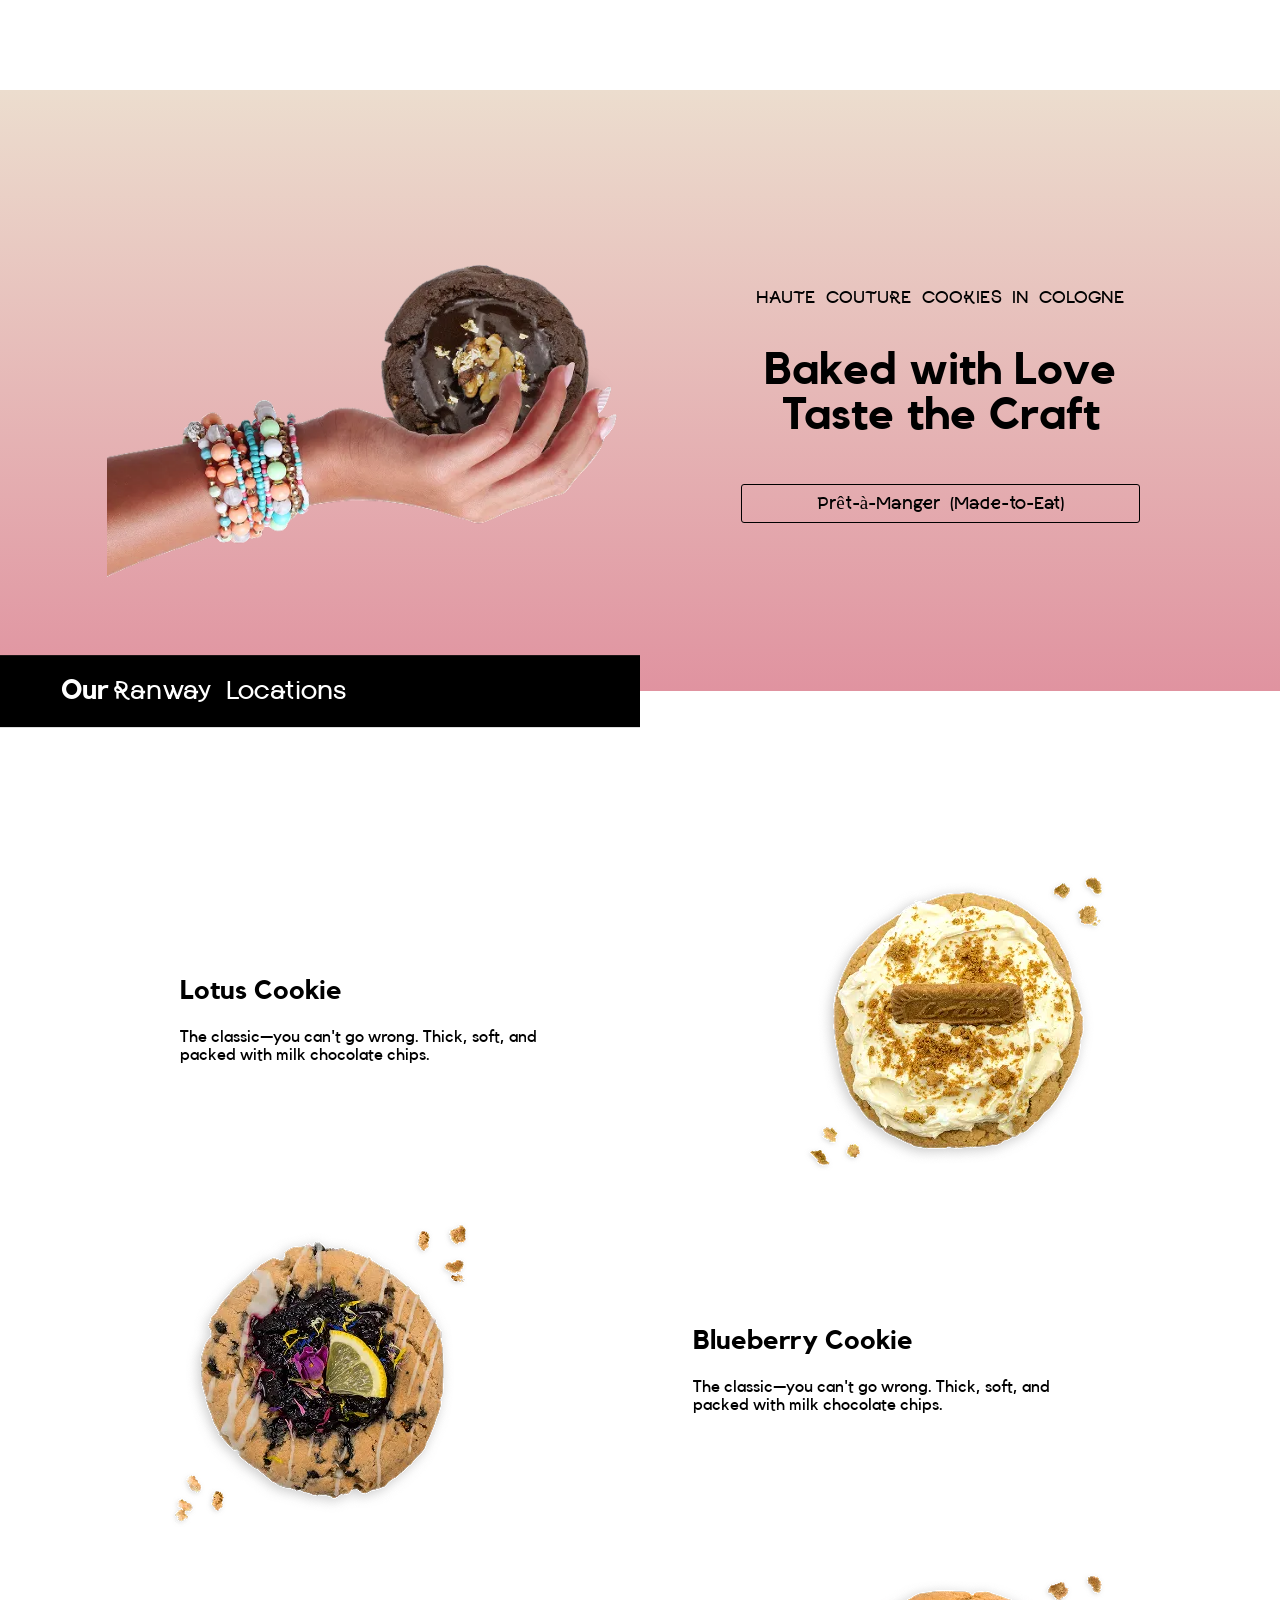
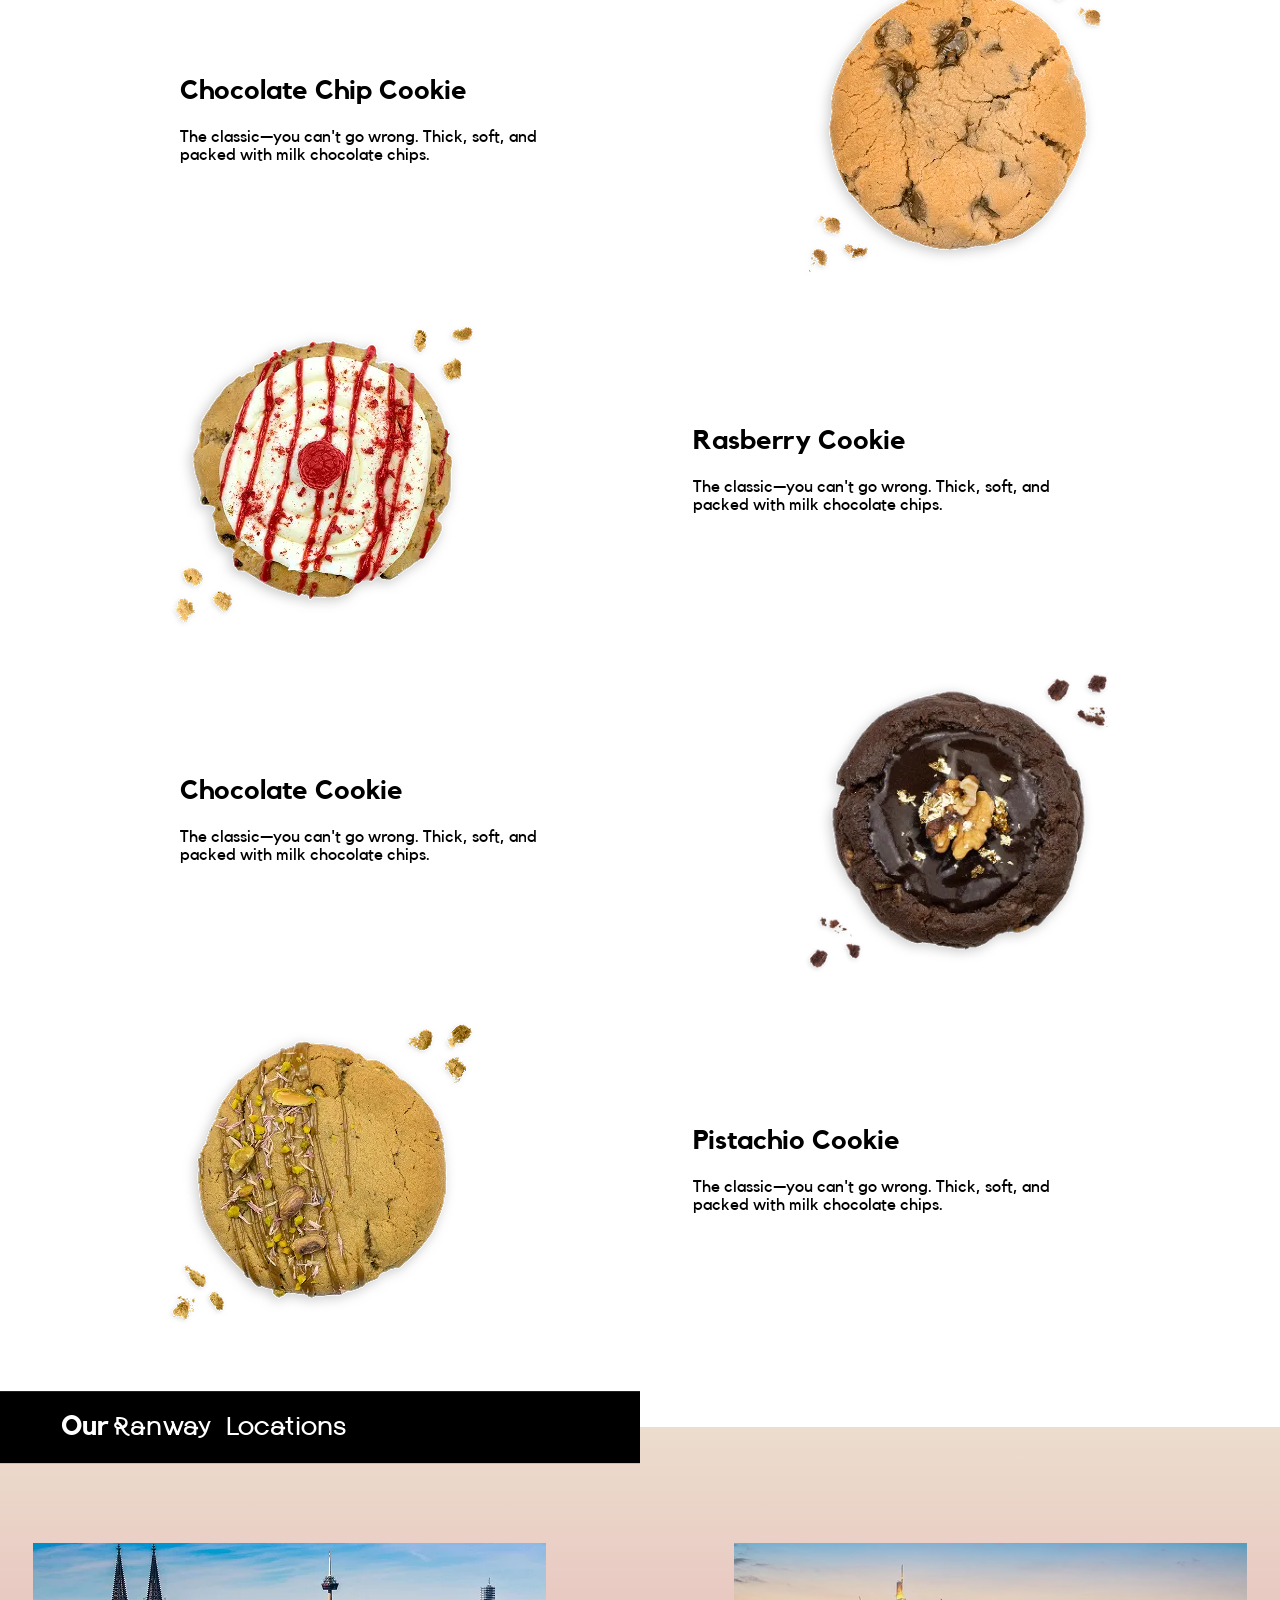
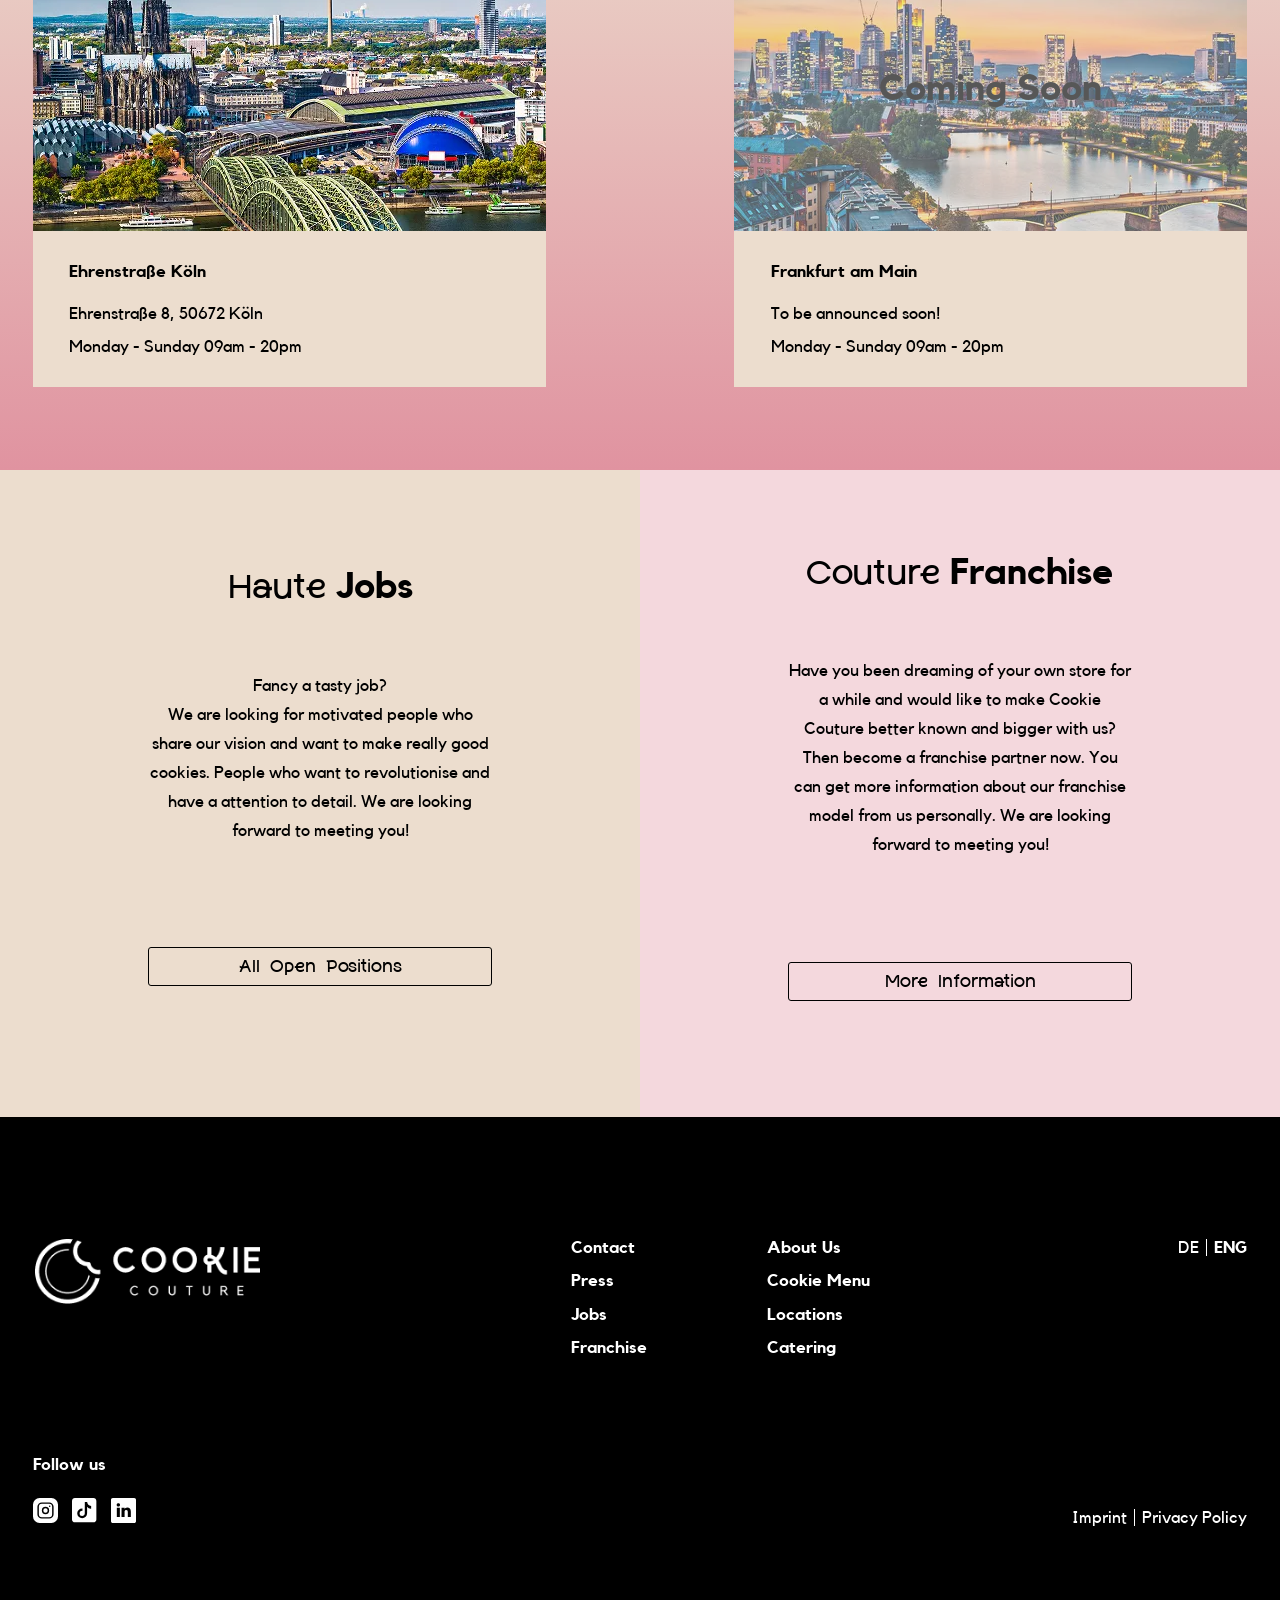
==== commit d764f381: "cookies done" ====
--- a/index.html
+++ b/index.html
@@ -82,8 +82,8 @@
                   </li>
                 </ul>
               </nav>
-              <button class="burger translate-center"><span></span></button>
-            </div>
+            </div>
+            <button class="burger translate-center"><span></span></button>
           </div>
         </div>
       </header>
--- a/styles/css/styles.min.css
+++ b/styles/css/styles.min.css
@@ -1 +1 @@
-*{padding:0px;margin:0px;border:0px}*,*::before,*::after{-webkit-box-sizing:border-box;box-sizing:border-box}*::before,*::after{display:inline-block}html,body{height:100%}html{scroll-behavior:smooth}body{line-height:1;scrollbar-gutter:stable;-ms-text-size-adjust:100%;-moz-text-size-adjust:100%;-webkit-text-size-adjust:100%;-webkit-font-smoothing:antialiased;-moz-osx-font-smoothing:grayscale}input,button,textarea{font-family:inherit;font-size:inherit;line-height:inherit;color:inherit;background-color:rgba(0,0,0,0)}input,textarea{width:100%}label{display:inline-block}button,select,option{cursor:pointer}a{display:inline-block;color:inherit;text-decoration:none}ul li{list-style:none}img{max-width:100%;height:auto;vertical-align:middle}h1,h2,h3,h4,h5,h6{font-weight:inherit;font-size:inherit}@font-face{font-family:"Lena";src:url("../../fonts/Lena.woff2") format("woff2");font-weight:normal;font-style:normal;font-display:swap}@font-face{font-family:"Kollektif";src:url("../../fonts/Kollektif.woff2") format("woff2");font-weight:normal;font-style:normal;font-display:swap}@font-face{font-family:"Kollektif";src:url("../../fonts/Kollektif-Bold.woff2") format("woff2");font-weight:bold;font-style:normal;font-display:swap}.button-border-flip{position:relative;color:green;background-color:hsla(0,0%,100%,.6);-webkit-transition:background-color,.3s,.5s;transition:background-color,.3s,.5s}.button-border-flip::before{content:"";position:absolute;inset:0px;-webkit-transform:perspective(300px) rotateX(0deg);transform:perspective(300px) rotateX(0deg);border:2px solid currentColor;border-radius:5px;-webkit-transition:.3s;transition:.3s}@media(hover: hover)and (pointer: fine){.button-border-flip:hover,.button-border-flip:focus-within{background-color:hsla(0,0%,100%,.9)}}@media(hover: none)and (pointer: coarse){.button-border-flip:active,.button-border-flip:focus,.button-border-flip:focus-within{background-color:hsla(0,0%,100%,.9)}}@media(hover: hover)and (pointer: fine){.button-border-flip:hover::before,.button-border-flip:focus-within::before{-webkit-transition:.3s;transition:.3s;border:4px solid currentColor;-webkit-transform:perspective(350px) rotateX(-180deg);transform:perspective(350px) rotateX(-180deg)}}@media(hover: none)and (pointer: coarse){.button-border-flip:active::before,.button-border-flip:focus::before,.button-border-flip:focus-within::before{-webkit-transition:.3s;transition:.3s;border:4px solid currentColor;-webkit-transform:perspective(350px) rotateX(-180deg);transform:perspective(350px) rotateX(-180deg)}}.burger:after,.burger:before,.burger span{display:block;position:absolute;top:50%;left:0;background-color:#000;width:40px;height:3px;border-radius:0}.burger span{margin-top:-1.5px}.burger:before{content:"";margin-top:-16.5px}.burger:after{content:"";margin-top:13.5px}@media(max-width: 1024px){.burger{width:40px;height:40px;display:inline-block;position:relative;background-color:rgba(0,0,0,0);border:0;padding:0;outline:none;-webkit-user-select:none;-moz-user-select:none;-ms-user-select:none;user-select:none;-webkit-touch-callout:none;-ms-touch-action:manipulation;touch-action:manipulation;cursor:pointer}}@media(min-width: 1024.9px){.burger{display:none}}.translate-center span{-webkit-transition:.2s ease-in-out .2s;transition:.2s ease-in-out .2s}.translate-center:before,.translate-center:after{-webkit-transition:margin .2s ease-in-out .2s,-webkit-transform .2s ease-in-out 0s;transition:margin .2s ease-in-out .2s,-webkit-transform .2s ease-in-out 0s;transition:margin .2s ease-in-out .2s,transform .2s ease-in-out 0s;transition:margin .2s ease-in-out .2s,transform .2s ease-in-out 0s,-webkit-transform .2s ease-in-out 0s}.translate-center.active span{background-color:rgba(0,0,0,0);-webkit-transition-delay:0s;transition-delay:0s}.translate-center.active:before,.translate-center.active:after{margin-top:0;-webkit-transition-delay:0s,.25s,.25s;transition-delay:0s,.25s,.25s}.translate-center.active:before{-webkit-transform:rotate(45deg);-ms-transform:rotate(45deg);transform:rotate(45deg)}.translate-center.active:after{-webkit-transform:rotate(-45deg);-ms-transform:rotate(-45deg);transform:rotate(-45deg)}.button{width:min(100%,592px);position:relative;left:0;top:0;padding:.5625rem;display:-webkit-box;display:-ms-flexbox;display:flex;-webkit-box-pack:center;-ms-flex-pack:center;justify-content:center;-webkit-box-align:center;-ms-flex-align:center;align-items:center;-webkit-column-gap:10px;-moz-column-gap:10px;column-gap:10px;color:#000;border-radius:3px;border:1px solid currentColor;-webkit-transition:.3s ease-in-out;transition:.3s ease-in-out;cursor:pointer;overflow:hidden;z-index:2}.button span,.button strong{position:relative;top:0;left:0;z-index:2}.button{font-size:1.25rem}@media(max-width: 1466px){.button{font-size:calc(0.875rem + (0.375)*(100vw - 20rem)/(71.625))}}.button::after{content:"";position:absolute;top:0;right:-100%;z-index:-1;width:52%;height:110%;background-color:#dc754f;clip-path:polygon(0% 1.5%, 85% 0%, 100.1% 0%, 100.1% 100.3%, 85% 100%, 28.6% 99.8%, 25.4% 90.8%, 4.1% 18%);-webkit-transition:.3s ease-out;transition:.3s ease-out}@media(hover: hover)and (pointer: fine){.button:hover::after,.button:focus-within::after{right:0}}@media(hover: none)and (pointer: coarse){.button:active::after,.button:focus::after,.button:focus-within::after{right:0}}@media(hover: hover)and (pointer: fine){.button:hover,.button:focus-within{border:1px solid #dc754f}}@media(hover: none)and (pointer: coarse){.button:active,.button:focus,.button:focus-within{border:1px solid #dc754f}}.buttons-lang{display:-webkit-box;display:-ms-flexbox;display:flex;-webkit-column-gap:7px;-moz-column-gap:7px;column-gap:7px}.buttons-lang__line{background-color:#fff;width:1px}.buttons-lang__lang{font-size:1.125rem}@media(max-width: 1466px){.buttons-lang__lang{font-size:calc(0.875rem + (0.25)*(100vw - 20rem)/(71.625))}}.buttons-lang__lang{text-transform:uppercase}.buttons-lang__lang--bold{font-weight:bold}.footer{background-color:#000;color:#fff}.footer__container{max-width:1320px;margin-inline:auto;overflow-x:clip;padding-inline:36px}@media(max-width: 1466px){.footer__container{padding-inline:calc(15px + (21)*(100vw - 320px)/(1146))}}.footer__content{display:-webkit-box;display:-ms-flexbox;display:flex;-webkit-box-orient:vertical;-webkit-box-direction:normal;-ms-flex-direction:column;flex-direction:column;row-gap:108px}@media(max-width: 1466px){.footer__content{row-gap:calc(52px + (56)*(100vw - 320px)/(1146))}}.footer__content{padding-top:132px}@media(max-width: 1466px){.footer__content{padding-top:calc(70px + (62)*(100vw - 320px)/(1146))}}.footer__content{padding-bottom:89px}@media(max-width: 1466px){.footer__content{padding-bottom:calc(40px + (49)*(100vw - 320px)/(1146))}}.footer__top{display:-webkit-box;display:-ms-flexbox;display:flex;-webkit-box-pack:justify;-ms-flex-pack:justify;justify-content:space-between}.footer__bottom{display:-webkit-box;display:-ms-flexbox;display:flex;-webkit-column-gap:20px;-moz-column-gap:20px;column-gap:20px;-webkit-box-pack:justify;-ms-flex-pack:justify;justify-content:space-between;-webkit-box-align:end;-ms-flex-align:end;align-items:end}.footer__lang{-ms-flex-item-align:start;align-self:start}@media(max-width: 600px){.footer .footer__top{-ms-flex-wrap:wrap;flex-wrap:wrap;-webkit-column-gap:10px;-moz-column-gap:10px;column-gap:10px;-webkit-box-pack:space-evenly;-ms-flex-pack:space-evenly;justify-content:space-evenly}.footer .logo--footer{-webkit-box-ordinal-group:2;-ms-flex-order:1;order:1}.footer .footer__lang{-webkit-box-ordinal-group:3;-ms-flex-order:2;order:2;margin-bottom:108px}}@media(max-width: 600px)and (max-width: 1466px){.footer .footer__lang{margin-bottom:calc(52px + (56)*(100vw - 320px)/(1146))}}@media(max-width: 600px){.footer .footer-menu{-webkit-box-ordinal-group:4;-ms-flex-order:3;order:3}}.footer-menu{display:-webkit-box;display:-ms-flexbox;display:flex;-webkit-box-pack:justify;-ms-flex-pack:justify;justify-content:space-between;-ms-flex-wrap:wrap;flex-wrap:wrap;-webkit-column-gap:120px;-moz-column-gap:120px;column-gap:120px}.footer-menu__list{display:-webkit-box;display:-ms-flexbox;display:flex;-webkit-box-orient:vertical;-webkit-box-direction:normal;-ms-flex-direction:column;flex-direction:column;row-gap:1rem}.footer-menu__link{font-weight:700;color:#fff;font-size:1.125rem}@media(max-width: 1466px){.footer-menu__link{font-size:calc(0.875rem + (0.25)*(100vw - 20rem)/(71.625))}}.header{position:sticky;top:0;right:0;left:0;z-index:50;-webkit-transition:.3s;transition:.3s;background-color:#fff}.header__container{max-width:1366px;margin-inline:auto;overflow-x:clip;padding-inline:36px}@media(max-width: 1466px){.header__container{padding-inline:calc(15px + (21)*(100vw - 320px)/(1146))}}.header__content{width:100%;padding-block:21px;display:-webkit-box;display:-ms-flexbox;display:flex;-webkit-box-pack:justify;-ms-flex-pack:justify;justify-content:space-between;-webkit-box-align:center;-ms-flex-align:center;align-items:center}.header__menu{-webkit-column-gap:10px;-moz-column-gap:10px;column-gap:10px;display:-webkit-box;display:-ms-flexbox;display:flex;-webkit-box-pack:justify;-ms-flex-pack:justify;justify-content:space-between;-webkit-box-align:center;-ms-flex-align:center;align-items:center}.header__logo{position:relative;left:0;top:0;z-index:5}.header.scrolling{background:hsla(0,0%,100%,.5);backdrop-filter:blur(18px)}.link span{position:relative}@media(hover: hover)and (pointer: fine){.link span:hover::before,.link span:focus-within::before{-webkit-transform:scaleX(1) translateY(0px);-ms-transform:scaleX(1) translateY(0px);transform:scaleX(1) translateY(0px)}}@media(hover: none)and (pointer: coarse){.link span:active::before,.link span:focus::before,.link span:focus-within::before{-webkit-transform:scaleX(1) translateY(0px);-ms-transform:scaleX(1) translateY(0px);transform:scaleX(1) translateY(0px)}}.link span::before{content:"";position:absolute;height:2px;bottom:0;left:0;right:0;color:inherit;background-color:currentColor;-webkit-transform:scaleX(0) translateY(5px);-ms-transform:scaleX(0) translateY(5px);transform:scaleX(0) translateY(5px);-webkit-transition:-webkit-transform .3s ease-in-out;transition:-webkit-transform .3s ease-in-out;transition:transform .3s ease-in-out;transition:transform .3s ease-in-out, -webkit-transform .3s ease-in-out}.logo{width:180px}@media(max-width: 1466px){.logo{width:calc(90px + (90)*(100vw - 320px)/(1146))}}.logo{height:52px}@media(max-width: 1466px){.logo{height:calc(25px + (27)*(100vw - 320px)/(1146))}}.logo{overflow:hidden}.logo img{width:100%;height:100%;-o-object-fit:contain;object-fit:contain;-o-object-position:center;object-position:center}.logo--footer{width:250px}@media(max-width: 1466px){.logo--footer{width:calc(125px + (125)*(100vw - 320px)/(1146))}}.logo--footer{height:72px}@media(max-width: 1466px){.logo--footer{height:calc(32px + (40)*(100vw - 320px)/(1146))}}@media(max-width: 1024.9px){.menu__body{position:fixed;top:0;left:-100%;height:100svh;width:100%;padding:100px 30px 30px;background:-webkit-gradient(linear, left bottom, left top, from(#e093a0), to(#ecddce));background:linear-gradient(0deg, #e093a0 0%, #ecddce 100%);-webkit-transition:.3s;transition:.3s;overflow:auto}.menu__body::before{content:"";position:fixed;width:100%;height:80px;left:-100%;top:0;backdrop-filter:blur(5px);-webkit-transition:.3s;transition:.3s;z-index:2}.menu__list{display:-webkit-box;display:-ms-flexbox;display:flex;-webkit-box-orient:vertical;-webkit-box-direction:normal;-ms-flex-direction:column;flex-direction:column;-webkit-box-align:center;-ms-flex-align:center;align-items:center;row-gap:2rem}}@media(min-width: 1025px){.menu__list{padding-block:.5rem;display:-webkit-box;display:-ms-flexbox;display:flex;-webkit-box-orient:horizontal;-webkit-box-direction:normal;-ms-flex-direction:row;flex-direction:row;-webkit-box-align:center;-ms-flex-align:center;align-items:center;-ms-flex-wrap:wrap;flex-wrap:wrap;-webkit-column-gap:64px;-moz-column-gap:64px;column-gap:64px;row-gap:1.5rem}}.menu__link{display:inline-block;font-weight:400;color:#000;font-size:1.25rem}@media(max-width: 1466px){.menu__link{font-size:calc(1.5rem + (-0.25)*(100vw - 20rem)/(71.625))}}.menu__body.open{left:0%}.menu__body.open::before{left:0}.menu__link.active{color:#dc754f}.page{min-width:320px;font-family:"Kollektif";color:#000;background-color:#fff;font-weight:400;overflow-x:clip;font-size:calc(0.875rem + (0.125)*(100vw - 20rem)/(27.99875))}@media(min-width: 767.98px){.page{font-size:calc(1rem + (0.125)*(100vw - 47.99875rem)/(43.62625))}}@media(min-width: 1466px){.page{font-size:1.125rem}}.page.lock{overflow:hidden;-ms-touch-action:none;touch-action:none;-ms-scroll-chaining:none;overscroll-behavior:none}.wrapper{min-height:100%;display:-webkit-box;display:-ms-flexbox;display:flex;-webkit-box-orient:vertical;-webkit-box-direction:normal;-ms-flex-direction:column;flex-direction:column;overflow:clip}.wrapper>main{-webkit-box-flex:1;-ms-flex:1 1 auto;flex:1 1 auto}.wrapper>*{min-width:0}.privacy{display:-webkit-box;display:-ms-flexbox;display:flex;-webkit-column-gap:7px;-moz-column-gap:7px;column-gap:7px}.privacy__line{background-color:#fff;width:1px}.privacy__link{font-size:1.125rem}@media(max-width: 1466px){.privacy__link{font-size:calc(0.875rem + (0.25)*(100vw - 20rem)/(71.625))}}.section-header{display:-webkit-box;display:-ms-flexbox;display:flex;-webkit-box-orient:vertical;-webkit-box-direction:normal;-ms-flex-direction:column;flex-direction:column;-webkit-box-align:center;-ms-flex-align:center;align-items:center;row-gap:42px}@media(max-width: 1466px){.section-header{row-gap:calc(22px + (20)*(100vw - 320px)/(1146))}}.section-header__slogan{font-family:"Lena";font-weight:400;text-transform:uppercase;text-align:center;font-size:1.25rem}@media(max-width: 1466px){.section-header__slogan{font-size:calc(1rem + (0.25)*(100vw - 20rem)/(71.625))}}.section-header__title{font-weight:700;text-align:center;font-size:3.125rem}@media(max-width: 1466px){.section-header__title{font-size:calc(1.5rem + (1.625)*(100vw - 20rem)/(71.625))}}.section-label{padding:1.3125rem;background-color:#000;width:76.73vw;translate:0 -50%}@media(min-width: 767.98px){.section-label{width:50vw}}.section-label__title{max-width:650px;margin-left:auto;color:#fff}.section-label__title span{font-family:"Lena";font-weight:400}.section-label__title span,.section-label__title strong{color:#fff;font-size:1.875rem}@media(max-width: 1466px){.section-label__title span,.section-label__title strong{font-size:calc(1rem + (0.875)*(100vw - 20rem)/(71.625))}}.section-label__title{padding-left:44px}@media(max-width: 1466px){.section-label__title{padding-left:calc(22px + (22)*(100vw - 320px)/(1146))}}.socials{display:-webkit-box;display:-ms-flexbox;display:flex;-webkit-box-orient:vertical;-webkit-box-direction:normal;-ms-flex-direction:column;flex-direction:column;row-gap:1.625rem}@media(max-width: 1466px){.socials{row-gap:calc(1rem + (0.625)*(100vw - 20rem)/(71.625))}}.socials__title{width:-webkit-fit-content;width:-moz-fit-content;width:fit-content;text-align:center;font-weight:700;font-size:calc(1.125px + (0 1.5-1.125)*(100vw - 320px)/(447.98))}@media(min-width: 767.98px){.socials__title{font-size:calc(0 1.5px + (rem-0 1.5)*(100vw - 767.98px)/(698.02))}}@media(min-width: 1466px){.socials__title{font-size:rempx}}.socials__list{display:-webkit-box;display:-ms-flexbox;display:flex;-webkit-column-gap:14px;-moz-column-gap:14px;column-gap:14px;-webkit-box-align:center;-ms-flex-align:center;align-items:center}.socials__link svg path,.socials__link svg g{-webkit-transition:.3s ease-in;transition:.3s ease-in}@media(hover: hover)and (pointer: fine){.socials__link svg:hover g,.socials__link svg:focus-within g{fill:#dc754f}}@media(hover: none)and (pointer: coarse){.socials__link svg:active g,.socials__link svg:focus g,.socials__link svg:focus-within g{fill:#dc754f}}@media(hover: hover)and (pointer: fine){.socials__link svg:hover path,.socials__link svg:focus-within path{fill:#dc754f}}@media(hover: none)and (pointer: coarse){.socials__link svg:active path,.socials__link svg:focus path,.socials__link svg:focus-within path{fill:#dc754f}}.subtitle{font-weight:700;font-size:1.875rem}@media(max-width: 1466px){.subtitle{font-size:calc(0.9375rem + (0.9375)*(100vw - 20rem)/(71.625))}}.white-section-text__container{max-width:1200px;margin-inline:auto;overflow-x:clip;padding-inline:36px}@media(max-width: 1466px){.white-section-text__container{padding-inline:calc(15px + (21)*(100vw - 320px)/(1146))}}.white-section-text__container{padding-block:100px}@media(max-width: 1466px){.white-section-text__container{padding-block:calc(50px + (50)*(100vw - 320px)/(1146))}}.white-section-text__container p{line-height:166.666667%;text-align:justify;font-size:1.125rem}@media(max-width: 1466px){.white-section-text__container p{font-size:calc(0.875rem + (0.25)*(100vw - 20rem)/(71.625))}}.white-section-text__container p:not(:last-child){margin-bottom:3.125rem}@media(max-width: 1466px){.white-section-text__container p:not(:last-child){margin-bottom:calc(1.25rem + (1.875)*(100vw - 20rem)/(71.625))}}.white-section-text__title{font-weight:700;margin-bottom:1.25rem}@media(max-width: 1466px){.white-section-text__title{margin-bottom:calc(0.625rem + (0.625)*(100vw - 20rem)/(71.625))}}.white-section-text__text{margin-bottom:1.875rem}@media(max-width: 1466px){.white-section-text__text{margin-bottom:calc(1.25rem + (0.625)*(100vw - 20rem)/(71.625))}}.white-section-text__list{display:-webkit-box;display:-ms-flexbox;display:flex;-webkit-box-orient:vertical;-webkit-box-direction:normal;-ms-flex-direction:column;flex-direction:column;row-gap:.75rem}.white-section-text__item{position:relative;display:-webkit-box;display:-ms-flexbox;display:flex;-webkit-box-align:center;-ms-flex-align:center;align-items:center}.white-section-text__item::before{content:"";width:4px;height:4px;margin-right:.75rem;border-radius:50%;background-color:currentColor}.only-title{background:-webkit-gradient(linear, left bottom, left top, from(#e093a0), to(#ecddce));background:linear-gradient(0deg, #e093a0 0%, #ecddce 100%)}.only-title__container{display:-webkit-box;display:-ms-flexbox;display:flex;-webkit-box-orient:vertical;-webkit-box-direction:normal;-ms-flex-direction:column;flex-direction:column;-webkit-box-pack:center;-ms-flex-pack:center;justify-content:center;-webkit-box-align:center;-ms-flex-align:center;align-items:center;padding:79px}@media(max-width: 1466px){.only-title__container{padding:calc(32px + (47)*(100vw - 320px)/(1146))}}.hero-page__top{background:-webkit-gradient(linear, left bottom, left top, from(#e093a0), to(#ecddce));background:linear-gradient(0deg, #e093a0 0%, #ecddce 100%);padding-top:20px;margin-bottom:113px}@media(max-width: 1466px){.hero-page__top{margin-bottom:calc(25px + (88)*(100vw - 320px)/(1146))}}.hero-page__container{max-width:1320px;margin-inline:auto;overflow-x:clip;display:-webkit-box;display:-ms-flexbox;display:flex;-ms-flex-wrap:wrap;flex-wrap:wrap;-webkit-box-pack:center;-ms-flex-pack:center;justify-content:center;-webkit-box-align:center;-ms-flex-align:center;align-items:center;padding-inline:36px}@media(max-width: 1466px){.hero-page__container{padding-inline:calc(15px + (21)*(100vw - 320px)/(1146))}}.hero-page__container{-webkit-column-gap:110px;-moz-column-gap:110px;column-gap:110px}@media(max-width: 1466px){.hero-page__container{-webkit-column-gap:calc(20px + (90)*(100vw - 320px)/(1146));-moz-column-gap:calc(20px + (90)*(100vw - 320px)/(1146));column-gap:calc(20px + (90)*(100vw - 320px)/(1146))}}@media(min-width: 767.98px){.hero-page__container{-ms-flex-wrap:nowrap;flex-wrap:nowrap}}.hero-page__img{aspect-ratio:750/500;translate:0 20%;width:750px}@media(max-width: 1466px){.hero-page__img{width:calc(280px + (470)*(100vw - 320px)/(1146))}}.hero-page__img{overflow:hidden}.hero-page__img img{width:100%;height:100%;-o-object-fit:cover;object-fit:cover;-o-object-position:center;object-position:center}.order{background:#ecddce}.order__container{max-width:715px;margin-inline:auto;display:-webkit-box;display:-ms-flexbox;display:flex;-webkit-box-orient:vertical;-webkit-box-direction:normal;-ms-flex-direction:column;flex-direction:column;-webkit-box-align:center;-ms-flex-align:center;align-items:center;overflow-x:clip;padding-inline:36px}@media(max-width: 1466px){.order__container{padding-inline:calc(15px + (21)*(100vw - 320px)/(1146))}}.order__container{padding-top:74px}@media(max-width: 1466px){.order__container{padding-top:calc(30px + (44)*(100vw - 320px)/(1146))}}.order__container{padding-bottom:100px}@media(max-width: 1466px){.order__container{padding-bottom:calc(50px + (50)*(100vw - 320px)/(1146))}}.order__title strong{font-weight:700}.order__title span{font-family:"Lena";font-weight:400}.order__title{font-size:2.5rem}@media(max-width: 1466px){.order__title{font-size:calc(1.25rem + (1.25)*(100vw - 20rem)/(71.625))}}.order__title{margin-bottom:50px}@media(max-width: 1466px){.order__title{margin-bottom:calc(20px + (30)*(100vw - 320px)/(1146))}}.order__subtitle{width:-webkit-fit-content;width:-moz-fit-content;width:fit-content;text-align:center;margin-inline:auto}.order__text p{text-align:center}.order__text p:not(:last-child){margin-bottom:.625rem}.order__text{margin-bottom:89px}@media(max-width: 1466px){.order__text{margin-bottom:calc(36px + (53)*(100vw - 320px)/(1146))}}.catering__text{margin-bottom:50px}@media(max-width: 1466px){.catering__text{margin-bottom:calc(20px + (30)*(100vw - 320px)/(1146))}}.values{position:relative;background:-webkit-gradient(linear, left bottom, left top, from(#e093a0), to(#ecddce));background:linear-gradient(0deg, #e093a0 0%, #ecddce 100%);padding-block:132px}@media(max-width: 1466px){.values{padding-block:calc(64px + (68)*(100vw - 320px)/(1146))}}.values__label{position:absolute;top:0;left:0}.values__container{max-width:1315px;margin-inline:auto;overflow-x:clip;padding-inline:36px}@media(max-width: 1466px){.values__container{padding-inline:calc(15px + (21)*(100vw - 320px)/(1146))}}.values__content{display:grid;grid-template-columns:repeat(1, minmax(280px, 513px));-webkit-box-pack:space-evenly;-ms-flex-pack:space-evenly;justify-content:space-evenly;-webkit-column-gap:1rem;-moz-column-gap:1rem;column-gap:1rem;row-gap:60px}@media(max-width: 1466px){.values__content{row-gap:calc(30px + (30)*(100vw - 320px)/(1146))}}@media(min-width: 767.98px){.values__content{grid-template-columns:repeat(2, minmax(280px, 513px));-webkit-box-pack:justify;-ms-flex-pack:justify;justify-content:space-between}}.card-values{display:-webkit-box;display:-ms-flexbox;display:flex;-webkit-box-orient:vertical;-webkit-box-direction:normal;-ms-flex-direction:column;flex-direction:column;-webkit-box-align:center;-ms-flex-align:center;align-items:center;background-color:#ecddce;padding-inline:52px}@media(max-width: 1466px){.card-values{padding-inline:calc(20px + (32)*(100vw - 320px)/(1146))}}.card-values{padding-block:56px}@media(max-width: 1466px){.card-values{padding-block:calc(26px + (30)*(100vw - 320px)/(1146))}}.card-values__img{aspect-ratio:1/1;overflow:hidden}.card-values__img img{width:100%;height:100%;-o-object-fit:contain;object-fit:contain;-o-object-position:center;object-position:center}.card-values__img{margin-bottom:28px}@media(max-width: 1466px){.card-values__img{margin-bottom:calc(14px + (14)*(100vw - 320px)/(1146))}}.card-values__title{margin-bottom:40px}@media(max-width: 1466px){.card-values__title{margin-bottom:calc(20px + (20)*(100vw - 320px)/(1146))}}.card-values__text p{text-align:justify;line-height:166.666667%}.card-values__text p:not(:last-child){margin-bottom:.625rem}.home__container{max-width:1315px;margin-inline:auto;overflow-x:clip;padding-inline:36px}@media(max-width: 1466px){.home__container{padding-inline:calc(15px + (21)*(100vw - 320px)/(1146))}}.home__locations{position:relative}.hero{background:-webkit-gradient(linear, left bottom, left top, from(#e093a0), to(#ecddce));background:linear-gradient(0deg, #e093a0 0%, #ecddce 100%)}.hero__content{display:-webkit-box;display:-ms-flexbox;display:flex;-webkit-box-pack:center;-ms-flex-pack:center;justify-content:center;-webkit-box-align:center;-ms-flex-align:center;align-items:center;-ms-flex-wrap:wrap-reverse;flex-wrap:wrap-reverse}@media(min-width: 767.98px){.hero__content{-ms-flex-wrap:nowrap;flex-wrap:nowrap}}.hero__img{aspect-ratio:1/1;width:100%}@media(min-width: 767.98px){.hero__img{max-width:47%}}.hero__img{overflow:hidden}.hero__img img{width:100%;height:100%;-o-object-fit:cover;object-fit:cover;-o-object-position:center;object-position:center}.hero__text-content{max-width:464px;margin-top:30px;padding-inline:36px}@media(max-width: 1466px){.hero__text-content{padding-inline:calc(15px + (21)*(100vw - 320px)/(1146))}}.hero__header{margin-bottom:3.25rem}@media(max-width: 1466px){.hero__header{margin-bottom:calc(1.375rem + (1.875)*(100vw - 20rem)/(71.625))}}.hero__title{font-size:3.125rem}@media(max-width: 1466px){.hero__title{font-size:calc(1.375rem + (1.75)*(100vw - 20rem)/(71.625))}}.hero__button span{font-family:"Lena";font-weight:400}.locations__label{position:absolute;top:0;left:0}.locations-top{background:-webkit-gradient(linear, left bottom, left top, from(#e093a0), to(#ecddce));background:linear-gradient(0deg, #e093a0 0%, #ecddce 100%);padding-top:127px}@media(max-width: 1466px){.locations-top{padding-top:calc(60px + (67)*(100vw - 320px)/(1146))}}.locations-top{padding-bottom:91px}@media(max-width: 1466px){.locations-top{padding-bottom:calc(40px + (51)*(100vw - 320px)/(1146))}}.locations-top__container{max-width:1315px;margin-inline:auto;overflow-x:clip;padding-inline:36px}@media(max-width: 1466px){.locations-top__container{padding-inline:calc(15px + (21)*(100vw - 320px)/(1146))}}.locations-top__content{display:grid;grid-template-columns:repeat(1, minmax(280px, 513px));-webkit-box-pack:space-evenly;-ms-flex-pack:space-evenly;justify-content:space-evenly;-webkit-column-gap:1rem;-moz-column-gap:1rem;column-gap:1rem;row-gap:60px}@media(max-width: 1466px){.locations-top__content{row-gap:calc(30px + (30)*(100vw - 320px)/(1146))}}@media(min-width: 767.98px){.locations-top__content{grid-template-columns:repeat(2, minmax(280px, 513px));-webkit-box-pack:justify;-ms-flex-pack:justify;justify-content:space-between}}.locations-bottom__content{display:-webkit-box;display:-ms-flexbox;display:flex;-ms-flex-wrap:wrap;flex-wrap:wrap}@media(min-width: 767.98px){.locations-bottom__content{-ms-flex-wrap:nowrap;flex-wrap:nowrap}}.locations-bottom__item{display:-webkit-box;display:-ms-flexbox;display:flex;-webkit-box-pack:center;-ms-flex-pack:center;justify-content:center;-webkit-box-align:center;-ms-flex-align:center;align-items:center;width:100vw}@media(min-width: 767.98px){.locations-bottom__item{width:50vw}}.locations-bottom__item{padding-bottom:127px}@media(max-width: 1466px){.locations-bottom__item{padding-bottom:calc(60px + (67)*(100vw - 320px)/(1146))}}.locations-bottom__item{padding-top:91px}@media(max-width: 1466px){.locations-bottom__item{padding-top:calc(40px + (51)*(100vw - 320px)/(1146))}}.locations-bottom__item:nth-child(1){background-color:#ecddce}.locations-bottom__item:nth-child(2){background-color:#f4d8dd}.locations-bottom-item{max-width:410px;display:-webkit-box;display:-ms-flexbox;display:flex;-webkit-box-orient:vertical;-webkit-box-direction:normal;-ms-flex-direction:column;flex-direction:column;-webkit-box-align:center;-ms-flex-align:center;align-items:center;-webkit-box-pack:justify;-ms-flex-pack:justify;justify-content:space-between;padding-inline:36px}@media(max-width: 1466px){.locations-bottom-item{padding-inline:calc(15px + (21)*(100vw - 320px)/(1146))}}.locations-bottom-item__title{text-align:center;margin-inline:auto}.locations-bottom-item__title span{font-family:"Lena";font-weight:400}.locations-bottom-item__title{font-size:2.5rem}@media(max-width: 1466px){.locations-bottom-item__title{font-size:calc(1.25rem + (1.25)*(100vw - 20rem)/(71.625))}}.locations-bottom-item__title{margin-bottom:70px}@media(max-width: 1466px){.locations-bottom-item__title{margin-bottom:calc(30px + (40)*(100vw - 320px)/(1146))}}.locations-bottom-item__text{-webkit-box-flex:1;-ms-flex:1 1 auto;flex:1 1 auto}.locations-bottom-item__text p{line-height:166.666667%;text-align:center}.locations-bottom-item__text P:not(:last-child){margin-bottom:.625rem}.locations-bottom-item__text{margin-bottom:115px}@media(max-width: 1466px){.locations-bottom-item__text{margin-bottom:calc(40px + (75)*(100vw - 320px)/(1146))}}.locations-bottom-item__button span{font-family:"Lena";font-weight:400}.locations-place{max-width:513px;position:relative}.locations-place__body{background-color:#ecddce;padding-inline:40px}@media(max-width: 1466px){.locations-place__body{padding-inline:calc(20px + (20)*(100vw - 320px)/(1146))}}.locations-place__body{padding-block:36px}@media(max-width: 1466px){.locations-place__body{padding-block:calc(14px + (22)*(100vw - 320px)/(1146))}}.locations-place__img{aspect-ratio:513/288;overflow:hidden}.locations-place__img img{width:100%;height:100%;-o-object-fit:cover;object-fit:cover;-o-object-position:center;object-position:center}.locations-place__img.soon{position:relative;display:-webkit-box;display:-ms-flexbox;display:flex;-webkit-box-pack:center;-ms-flex-pack:center;justify-content:center;-webkit-box-align:center;-ms-flex-align:center;align-items:center}.locations-place__img.soon::before{content:"";position:absolute;left:0;top:0;right:0;height:100%;background-color:rgba(217,217,217,.4);z-index:2}.locations-place__img.soon::after{content:"Coming Soon";position:absolute;font-size:40px}@media(max-width: 1466px){.locations-place__img.soon::after{font-size:calc(20px + (20)*(100vw - 320px)/(1146))}}.locations-place__img.soon::after{font-weight:700}.locations-place__title{font-weight:700;font-size:calc(0.875 0px + (1.875-0.875 0)*(100vw - 320px)/(447.98))}@media(min-width: 767.98px){.locations-place__title{font-size:calc(1.875px + (rem-1.875)*(100vw - 767.98px)/(698.02))}}@media(min-width: 1466px){.locations-place__title{font-size:rempx}}.locations-place__title{margin-bottom:1.6875rem}@media(max-width: 1466px){.locations-place__title{margin-bottom:calc(0.75rem + (0.9375)*(100vw - 20rem)/(71.625))}}.locations-place__link{margin-bottom:1rem}@media(max-width: 1466px){.locations-place__link{margin-bottom:calc(0.5rem + (0.5)*(100vw - 20rem)/(71.625))}}.cookies__content{max-width:986px;margin-inline:auto;row-gap:1rem;padding-block:92px}@media(max-width: 1466px){.cookies__content{padding-block:calc(30px + (62)*(100vw - 320px)/(1146))}}.cookie{display:-webkit-box;display:-ms-flexbox;display:flex;-webkit-box-align:center;-ms-flex-align:center;align-items:center;-webkit-box-pack:justify;-ms-flex-pack:justify;justify-content:space-between}.cookie__title{font-weight:700;font-size:1.875rem}@media(max-width: 1466px){.cookie__title{font-size:calc(0.875rem + (1)*(100vw - 20rem)/(71.625))}}.cookie__title{margin-bottom:1.6875rem}@media(max-width: 1466px){.cookie__title{margin-bottom:calc(0.75rem + (0.9375)*(100vw - 20rem)/(71.625))}}.cookie__img{max-width:350px;aspect-ratio:1/1;overflow:hidden}.cookie__img img{width:100%;height:100%;-o-object-fit:contain;object-fit:contain;-o-object-position:center;object-position:center}.cookie__body{max-width:473px;padding-inline:36px}@media(max-width: 1466px){.cookie__body{padding-inline:calc(15px + (21)*(100vw - 320px)/(1146))}}.cookie:nth-child(odd){-webkit-box-orient:horizontal;-webkit-box-direction:reverse;-ms-flex-direction:row-reverse;flex-direction:row-reverse}.contact{margin-bottom:1.875rem}@media(max-width: 1466px){.contact{margin-bottom:calc(0.9375rem + (0.9375)*(100vw - 20rem)/(71.625))}}.contact__title span{font-weight:400}.form-section{padding-top:48px}@media(max-width: 1466px){.form-section{padding-top:calc(24px + (24)*(100vw - 320px)/(1146))}}.form-section{padding-bottom:72px}@media(max-width: 1466px){.form-section{padding-bottom:calc(34px + (38)*(100vw - 320px)/(1146))}}.contact-form{max-width:798px;margin-inline:auto;padding-inline:36px}@media(max-width: 1466px){.contact-form{padding-inline:calc(15px + (21)*(100vw - 320px)/(1146))}}.contact-form__group{margin-bottom:2rem}@media(max-width: 1466px){.contact-form__group{margin-bottom:calc(1rem + (1)*(100vw - 20rem)/(71.625))}}.contact-form__legend{font-weight:700;line-height:166.666667%;margin-bottom:.6875rem}.contact-form .checkbox-group{display:-webkit-box;display:-ms-flexbox;display:flex;-webkit-box-orient:vertical;-webkit-box-direction:normal;-ms-flex-direction:column;flex-direction:column;-webkit-box-align:start;-ms-flex-align:start;align-items:start;row-gap:.6875rem}.contact-form__checkbox label{width:-webkit-fit-content;width:-moz-fit-content;width:fit-content}.contact-form__checkbox input[type=checkbox]{width:20px;aspect-ratio:1/1}.contact-form__checkbox{display:-webkit-box;display:-ms-flexbox;display:flex;-webkit-box-align:center;-ms-flex-align:center;align-items:center;-webkit-column-gap:.3125rem;-moz-column-gap:.3125rem;column-gap:.3125rem}.contact-form__item{margin-bottom:1rem}@media(max-width: 1466px){.contact-form__item{margin-bottom:calc(0.5rem + (0.5)*(100vw - 20rem)/(71.625))}}.contact-form__item label{font-weight:700;line-height:166.666667%;margin-bottom:.6875rem;margin-left:10px;margin-bottom:1rem}@media(max-width: 1466px){.contact-form__item label{margin-bottom:calc(0.5rem + (0.5)*(100vw - 20rem)/(71.625))}}.contact-form__item input{padding-block:.8125rem;padding-inline:2.125rem;border:1px solid #000}.contact-form__item textarea{aspect-ratio:798/462;padding-block:1.625rem;padding-inline:2.125rem;border:1px solid #333}.contact-form__item input::-webkit-input-placeholder, .contact-form__item textarea::-webkit-input-placeholder{color:#606060}.contact-form__item input::-moz-placeholder, .contact-form__item textarea::-moz-placeholder{color:#606060}.contact-form__item input:-ms-input-placeholder, .contact-form__item textarea:-ms-input-placeholder{color:#606060}.contact-form__item input::-ms-input-placeholder, .contact-form__item textarea::-ms-input-placeholder{color:#606060}.contact-form__item input::placeholder,.contact-form__item textarea::placeholder{color:#606060}.contact-form .privacy label{font-weight:400}.contact-form .privacy input{width:20px;aspect-ratio:1/1}.contact-form .captcha{margin-bottom:2rem}@media(max-width: 1466px){.contact-form .captcha{margin-bottom:calc(1rem + (1)*(100vw - 20rem)/(71.625))}}.contact-form button[type=submit]{position:relative;min-width:232px;padding-block:.75rem;padding-inline:.375rem;background-color:#f4d8dd;border-radius:3px;overflow:hidden;z-index:1}.contact-form button[type=submit]::after{content:"";position:absolute;top:0;right:-100%;z-index:-1;width:52%;height:110%;background-color:#dc754f;clip-path:polygon(0% 1.5%, 85% 0%, 100.1% 0%, 100.1% 100.3%, 85% 100%, 28.6% 99.8%, 25.4% 90.8%, 4.1% 18%);-webkit-transition:.3s ease-out;transition:.3s ease-out}@media(hover: hover)and (pointer: fine){.contact-form button[type=submit]:hover::after,.contact-form button[type=submit]:focus-within::after{right:0}}@media(hover: none)and (pointer: coarse){.contact-form button[type=submit]:active::after,.contact-form button[type=submit]:focus::after,.contact-form button[type=submit]:focus-within::after{right:0}}.how{background:-webkit-gradient(linear, left bottom, left top, from(#e093a0), to(#ecddce));background:linear-gradient(0deg, #e093a0 0%, #ecddce 100%);position:relative}.how__label{position:absolute;top:0;left:0}.how__container{max-width:1244px;margin-inline:auto;padding-left:36px;padding-right:36px}@media(max-width: 1466px){.how__container{padding-right:calc(15px + (21)*(100vw - 320px)/(1146))}}.how__container{padding-top:148px}@media(max-width: 1466px){.how__container{padding-top:calc(50px + (98)*(100vw - 320px)/(1146))}}.how__container{padding-bottom:189px}@media(max-width: 1466px){.how__container{padding-bottom:calc(70px + (119)*(100vw - 320px)/(1146))}}.how__list{max-width:1160px;margin-inline:auto;display:-webkit-box;display:-ms-flexbox;display:flex;-webkit-box-orient:vertical;-webkit-box-direction:normal;-ms-flex-direction:column;flex-direction:column;counter-reset:step;list-style-position:inside;list-style-type:none;border-left:4px solid #000;row-gap:85px}@media(max-width: 1466px){.how__list{row-gap:calc(36px + (49)*(100vw - 320px)/(1146))}}.how__item{position:relative;background:#ecddce;counter-increment:step;padding-top:37px}@media(max-width: 1466px){.how__item{padding-top:calc(22px + (15)*(100vw - 320px)/(1146))}}.how__item{padding-bottom:68px}@media(max-width: 1466px){.how__item{padding-bottom:calc(32px + (36)*(100vw - 320px)/(1146))}}.how__item{padding-left:176px}@media(max-width: 1466px){.how__item{padding-left:calc(60px + (116)*(100vw - 320px)/(1146))}}.how__item{padding-right:86px}@media(max-width: 1466px){.how__item{padding-right:calc(36px + (50)*(100vw - 320px)/(1146))}}.how__item::before{position:absolute;left:0;top:0;translate:-50% -50%;content:"step " counter(step);display:block;font-weight:700;text-transform:uppercase;color:#fff;background-color:#000;font-size:1.875rem}@media(max-width: 1466px){.how__item::before{font-size:calc(0.9375rem + (0.9375)*(100vw - 20rem)/(71.625))}}.how__item::before{padding-inline:35px}@media(max-width: 1466px){.how__item::before{padding-inline:calc(16px + (19)*(100vw - 320px)/(1146))}}.how__item::before{padding-block:27px}@media(max-width: 1466px){.how__item::before{padding-block:calc(12px + (15)*(100vw - 320px)/(1146))}}.how__item:last-child{margin-left:-4px;z-index:2}.how__item-title{font-weight:700;margin-bottom:.8125rem;font-size:1.875rem}@media(max-width: 1466px){.how__item-title{font-size:calc(0.9375rem + (0.9375)*(100vw - 20rem)/(71.625))}}.how__item-text p{line-height:166.666667%}.how__item-text P:not(:last-child){margin-bottom:.625rem}.open{position:relative}.open__label{position:absolute;top:0;left:0}.open__container{background:-webkit-gradient(linear, left bottom, left top, from(#e093a0), to(#ecddce));background:linear-gradient(0deg, #e093a0 0%, #ecddce 100%);padding-top:144px}@media(max-width: 1466px){.open__container{padding-top:calc(50px + (94)*(100vw - 320px)/(1146))}}.open__container{padding-bottom:116px}@media(max-width: 1466px){.open__container{padding-bottom:calc(40px + (76)*(100vw - 320px)/(1146))}}.open__container{padding-inline:36px}@media(max-width: 1466px){.open__container{padding-inline:calc(15px + (21)*(100vw - 320px)/(1146))}}.open__content{margin-inline:auto}.open__spollers{max-width:1160px;margin-inline:auto;background:#ecddce;padding-inline:75px}@media(max-width: 1466px){.open__spollers{padding-inline:calc(30px + (45)*(100vw - 320px)/(1146))}}.open__spollers{padding-block:88px}@media(max-width: 1466px){.open__spollers{padding-block:calc(30px + (58)*(100vw - 320px)/(1146))}}.spoller{max-width:1010px;display:grid;grid-template-rows:minmax(30px, 65px) 0fr;-webkit-transition:.3s ease-in-out;transition:.3s ease-in-out}.spoller.active{grid-template-rows:minmax(30px, 65px) 1fr;-webkit-transition:.3s ease-in;transition:.3s ease-in;padding-bottom:40px}@media(max-width: 1466px){.spoller.active{padding-bottom:calc(20px + (20)*(100vw - 320px)/(1146))}}.spoller__title{position:relative;display:-webkit-box;display:-ms-flexbox;display:flex;-webkit-box-align:center;-ms-flex-align:center;align-items:center;cursor:pointer;font-weight:700;border-top:2px solid #000;padding-block:1.1875rem}@media(max-width: 1466px){.spoller__title{padding-block:calc(0.5rem + (0.6875)*(100vw - 20rem)/(71.625))}}.spoller__title{padding-inline:1.3125rem}@media(max-width: 1466px){.spoller__title{padding-inline:calc(0.625rem + (0.6875)*(100vw - 20rem)/(71.625))}}.spoller__title{font-size:1.5625rem}@media(max-width: 1466px){.spoller__title{font-size:calc(1.125rem + (0.4375)*(100vw - 20rem)/(71.625))}}.spoller__title:before{content:"";position:absolute;display:block;width:20px;height:9px;-webkit-transition:.3s ease-in-out;transition:.3s ease-in-out;background-image:url("../../images/icons/arrow-down.svg");background-position:center;background-size:cover;right:27px}@media(max-width: 1466px){.spoller__title:before{right:calc(0px + (27)*(100vw - 320px)/(1146))}}.spoller.active .spoller__title:before{-webkit-transform:rotate(180deg);-ms-transform:rotate(180deg);transform:rotate(180deg)}.spoller__content{overflow:hidden;padding-inline:1.3125rem}@media(max-width: 1466px){.spoller__content{padding-inline:calc(0.625rem + (0.6875)*(100vw - 20rem)/(71.625))}}.spoller__text p{line-height:166.666667%}.spoller__text p:not(:last-child){margin-bottom:.625rem}.spoller__subtitle{font-weight:700;margin-bottom:0.875rem}@media(max-width: 1466px){.spoller__subtitle{margin-bottom:calc(0.5rem + (0.375)*(100vw - 20rem)/(71.625))}}.spoller__text,.spoller__list{display:-webkit-box;display:-ms-flexbox;display:flex;-webkit-box-orient:vertical;-webkit-box-direction:normal;-ms-flex-direction:column;flex-direction:column;list-style-type:disc;margin-bottom:42px}@media(max-width: 1466px){.spoller__text,.spoller__list{margin-bottom:calc(20px + (22)*(100vw - 320px)/(1146))}}.spoller__text,.spoller__list{row-gap:0.75rem}@media(max-width: 1466px){.spoller__text,.spoller__list{row-gap:calc(0.375rem + (0.375)*(100vw - 20rem)/(71.625))}}.spoller__button{min-width:245px;max-width:-webkit-max-content;max-width:-moz-max-content;max-width:max-content;margin-inline:auto}+*{padding:0px;margin:0px;border:0px}*,*::before,*::after{-webkit-box-sizing:border-box;box-sizing:border-box}*::before,*::after{display:inline-block}html,body{height:100%}html{scroll-behavior:smooth}body{line-height:1;scrollbar-gutter:stable;-ms-text-size-adjust:100%;-moz-text-size-adjust:100%;-webkit-text-size-adjust:100%;-webkit-font-smoothing:antialiased;-moz-osx-font-smoothing:grayscale}input,button,textarea{font-family:inherit;font-size:inherit;line-height:inherit;color:inherit;background-color:rgba(0,0,0,0)}input,textarea{width:100%}label{display:inline-block}button,select,option{cursor:pointer}a{display:inline-block;color:inherit;text-decoration:none}ul li{list-style:none}img{max-width:100%;height:auto;vertical-align:middle}h1,h2,h3,h4,h5,h6{font-weight:inherit;font-size:inherit}@font-face{font-family:"Lena";src:url("../../fonts/Lena.woff2") format("woff2");font-weight:normal;font-style:normal;font-display:swap}@font-face{font-family:"Kollektif";src:url("../../fonts/Kollektif.woff2") format("woff2");font-weight:normal;font-style:normal;font-display:swap}@font-face{font-family:"Kollektif";src:url("../../fonts/Kollektif-Bold.woff2") format("woff2");font-weight:bold;font-style:normal;font-display:swap}.button-border-flip{position:relative;color:green;background-color:hsla(0,0%,100%,.6);-webkit-transition:background-color,.3s,.5s;transition:background-color,.3s,.5s}.button-border-flip::before{content:"";position:absolute;inset:0px;-webkit-transform:perspective(300px) rotateX(0deg);transform:perspective(300px) rotateX(0deg);border:2px solid currentColor;border-radius:5px;-webkit-transition:.3s;transition:.3s}@media(hover: hover)and (pointer: fine){.button-border-flip:hover,.button-border-flip:focus-within{background-color:hsla(0,0%,100%,.9)}}@media(hover: none)and (pointer: coarse){.button-border-flip:active,.button-border-flip:focus,.button-border-flip:focus-within{background-color:hsla(0,0%,100%,.9)}}@media(hover: hover)and (pointer: fine){.button-border-flip:hover::before,.button-border-flip:focus-within::before{-webkit-transition:.3s;transition:.3s;border:4px solid currentColor;-webkit-transform:perspective(350px) rotateX(-180deg);transform:perspective(350px) rotateX(-180deg)}}@media(hover: none)and (pointer: coarse){.button-border-flip:active::before,.button-border-flip:focus::before,.button-border-flip:focus-within::before{-webkit-transition:.3s;transition:.3s;border:4px solid currentColor;-webkit-transform:perspective(350px) rotateX(-180deg);transform:perspective(350px) rotateX(-180deg)}}.burger:after,.burger:before,.burger span{display:block;position:absolute;top:50%;left:0;background-color:#000;width:40px;height:3px;border-radius:0}.burger{position:relative;z-index:5}.burger span{margin-top:-1.5px}.burger:before{content:"";margin-top:-16.5px}.burger:after{content:"";margin-top:13.5px}@media(max-width: 1024px){.burger{width:40px;height:40px;display:inline-block;position:relative;background-color:rgba(0,0,0,0);border:0;padding:0;outline:none;-webkit-user-select:none;-moz-user-select:none;-ms-user-select:none;user-select:none;-webkit-touch-callout:none;-ms-touch-action:manipulation;touch-action:manipulation;cursor:pointer}}@media(min-width: 1024.9px){.burger{display:none}}.translate-center span{-webkit-transition:.2s ease-in-out .2s;transition:.2s ease-in-out .2s}.translate-center:before,.translate-center:after{-webkit-transition:margin .2s ease-in-out .2s,-webkit-transform .2s ease-in-out 0s;transition:margin .2s ease-in-out .2s,-webkit-transform .2s ease-in-out 0s;transition:margin .2s ease-in-out .2s,transform .2s ease-in-out 0s;transition:margin .2s ease-in-out .2s,transform .2s ease-in-out 0s,-webkit-transform .2s ease-in-out 0s}.translate-center.active span{background-color:rgba(0,0,0,0);-webkit-transition-delay:0s;transition-delay:0s}.translate-center.active:before,.translate-center.active:after{margin-top:0;-webkit-transition-delay:0s,.25s,.25s;transition-delay:0s,.25s,.25s}.translate-center.active:before{-webkit-transform:rotate(45deg);-ms-transform:rotate(45deg);transform:rotate(45deg)}.translate-center.active:after{-webkit-transform:rotate(-45deg);-ms-transform:rotate(-45deg);transform:rotate(-45deg)}.button{width:min(100%,592px);position:relative;left:0;top:0;padding:.5625rem;display:-webkit-box;display:-ms-flexbox;display:flex;-webkit-box-pack:center;-ms-flex-pack:center;justify-content:center;-webkit-box-align:center;-ms-flex-align:center;align-items:center;-webkit-column-gap:10px;-moz-column-gap:10px;column-gap:10px;color:#000;border-radius:3px;border:1px solid currentColor;-webkit-transition:.3s ease-in-out;transition:.3s ease-in-out;cursor:pointer;overflow:hidden;z-index:2}.button span,.button strong{position:relative;top:0;left:0;z-index:2}.button{font-size:1.25rem}@media(max-width: 1466px){.button{font-size:calc(0.875rem + (0.375)*(100vw - 20rem)/(71.625))}}.button::after{content:"";position:absolute;top:0;right:-100%;z-index:-1;width:52%;height:110%;background-color:#dc754f;clip-path:polygon(0% 1.5%, 85% 0%, 100.1% 0%, 100.1% 100.3%, 85% 100%, 28.6% 99.8%, 25.4% 90.8%, 4.1% 18%);-webkit-transition:.3s ease-out;transition:.3s ease-out}@media(hover: hover)and (pointer: fine){.button:hover::after,.button:focus-within::after{right:0}}@media(hover: none)and (pointer: coarse){.button:active::after,.button:focus::after,.button:focus-within::after{right:0}}@media(hover: hover)and (pointer: fine){.button:hover,.button:focus-within{border:1px solid #dc754f}}@media(hover: none)and (pointer: coarse){.button:active,.button:focus,.button:focus-within{border:1px solid #dc754f}}.buttons-lang{display:-webkit-box;display:-ms-flexbox;display:flex;-webkit-column-gap:7px;-moz-column-gap:7px;column-gap:7px}.buttons-lang__line{background-color:#fff;width:1px}.buttons-lang__lang{font-size:1.125rem}@media(max-width: 1466px){.buttons-lang__lang{font-size:calc(0.875rem + (0.25)*(100vw - 20rem)/(71.625))}}.buttons-lang__lang{text-transform:uppercase}.buttons-lang__lang--bold{font-weight:bold}.footer{background-color:#000;color:#fff}.footer__container{max-width:1320px;margin-inline:auto;overflow-x:clip;padding-inline:36px}@media(max-width: 1466px){.footer__container{padding-inline:calc(15px + (21)*(100vw - 320px)/(1146))}}.footer__content{display:-webkit-box;display:-ms-flexbox;display:flex;-webkit-box-orient:vertical;-webkit-box-direction:normal;-ms-flex-direction:column;flex-direction:column;row-gap:108px}@media(max-width: 1466px){.footer__content{row-gap:calc(52px + (56)*(100vw - 320px)/(1146))}}.footer__content{padding-top:132px}@media(max-width: 1466px){.footer__content{padding-top:calc(70px + (62)*(100vw - 320px)/(1146))}}.footer__content{padding-bottom:89px}@media(max-width: 1466px){.footer__content{padding-bottom:calc(40px + (49)*(100vw - 320px)/(1146))}}.footer__top{display:-webkit-box;display:-ms-flexbox;display:flex;-webkit-box-pack:justify;-ms-flex-pack:justify;justify-content:space-between}.footer__bottom{display:-webkit-box;display:-ms-flexbox;display:flex;-webkit-column-gap:20px;-moz-column-gap:20px;column-gap:20px;-webkit-box-pack:justify;-ms-flex-pack:justify;justify-content:space-between;-webkit-box-align:end;-ms-flex-align:end;align-items:end}.footer__lang{-ms-flex-item-align:start;align-self:start}@media(max-width: 600px){.footer .footer__top{-ms-flex-wrap:wrap;flex-wrap:wrap;-webkit-column-gap:10px;-moz-column-gap:10px;column-gap:10px;-webkit-box-pack:space-evenly;-ms-flex-pack:space-evenly;justify-content:space-evenly}.footer .logo--footer{-webkit-box-ordinal-group:2;-ms-flex-order:1;order:1}.footer .footer__lang{-webkit-box-ordinal-group:3;-ms-flex-order:2;order:2;margin-bottom:108px}}@media(max-width: 600px)and (max-width: 1466px){.footer .footer__lang{margin-bottom:calc(52px + (56)*(100vw - 320px)/(1146))}}@media(max-width: 600px){.footer .footer-menu{-webkit-box-ordinal-group:4;-ms-flex-order:3;order:3}}.footer-menu{display:-webkit-box;display:-ms-flexbox;display:flex;-webkit-box-pack:justify;-ms-flex-pack:justify;justify-content:space-between;-ms-flex-wrap:wrap;flex-wrap:wrap;-webkit-column-gap:120px;-moz-column-gap:120px;column-gap:120px}.footer-menu__list{display:-webkit-box;display:-ms-flexbox;display:flex;-webkit-box-orient:vertical;-webkit-box-direction:normal;-ms-flex-direction:column;flex-direction:column;row-gap:1rem}.footer-menu__link{font-weight:700;color:#fff;font-size:1.125rem}@media(max-width: 1466px){.footer-menu__link{font-size:calc(0.875rem + (0.25)*(100vw - 20rem)/(71.625))}}.header{position:sticky;top:0;right:0;left:0;z-index:50;-webkit-transition:.3s;transition:.3s}.header__container{max-width:1366px;margin-inline:auto;overflow-x:clip;padding-inline:36px}@media(max-width: 1466px){.header__container{padding-inline:calc(15px + (21)*(100vw - 320px)/(1146))}}.header__content{width:100%;padding-block:21px;display:-webkit-box;display:-ms-flexbox;display:flex;-webkit-box-pack:justify;-ms-flex-pack:justify;justify-content:space-between;-webkit-box-align:center;-ms-flex-align:center;align-items:center}.header__menu{-webkit-column-gap:10px;-moz-column-gap:10px;column-gap:10px;display:-webkit-box;display:-ms-flexbox;display:flex;-webkit-box-pack:justify;-ms-flex-pack:justify;justify-content:space-between;-webkit-box-align:center;-ms-flex-align:center;align-items:center}.header__logo{position:relative;left:0;top:0;z-index:5}.header.scrolling{background:rgba(79,79,84,.2);backdrop-filter:blur(18px)}.header.hidden{opacity:0;-webkit-transform:translateY(-30px);-ms-transform:translateY(-30px);transform:translateY(-30px)}.link span{position:relative}@media(hover: hover)and (pointer: fine){.link span:hover::before,.link span:focus-within::before{-webkit-transform:scaleX(1) translateY(0px);-ms-transform:scaleX(1) translateY(0px);transform:scaleX(1) translateY(0px)}}@media(hover: none)and (pointer: coarse){.link span:active::before,.link span:focus::before,.link span:focus-within::before{-webkit-transform:scaleX(1) translateY(0px);-ms-transform:scaleX(1) translateY(0px);transform:scaleX(1) translateY(0px)}}.link span::before{content:"";position:absolute;height:2px;bottom:0;left:0;right:0;color:inherit;background-color:currentColor;-webkit-transform:scaleX(0) translateY(5px);-ms-transform:scaleX(0) translateY(5px);transform:scaleX(0) translateY(5px);-webkit-transition:-webkit-transform .3s ease-in-out;transition:-webkit-transform .3s ease-in-out;transition:transform .3s ease-in-out;transition:transform .3s ease-in-out, -webkit-transform .3s ease-in-out}.logo{width:180px}@media(max-width: 1466px){.logo{width:calc(90px + (90)*(100vw - 320px)/(1146))}}.logo{height:52px}@media(max-width: 1466px){.logo{height:calc(25px + (27)*(100vw - 320px)/(1146))}}.logo{overflow:hidden}.logo img{width:100%;height:100%;-o-object-fit:contain;object-fit:contain;-o-object-position:center;object-position:center}.logo--footer{width:250px}@media(max-width: 1466px){.logo--footer{width:calc(125px + (125)*(100vw - 320px)/(1146))}}.logo--footer{height:72px}@media(max-width: 1466px){.logo--footer{height:calc(32px + (40)*(100vw - 320px)/(1146))}}@media(max-width: 1024.9px){.menu__body{position:fixed;top:0;left:-100%;width:100%;height:100svh;padding:100px 30px 30px;background:-webkit-gradient(linear, left bottom, left top, from(#e093a0), to(#ecddce));background:linear-gradient(0deg, #e093a0 0%, #ecddce 100%);-webkit-transition:.3s;transition:.3s;overflow:auto}.menu__body::before{content:"";position:fixed;width:100%;height:80px;left:-100%;top:0;backdrop-filter:blur(5px);-webkit-transition:.3s;transition:.3s;z-index:2}.menu__list{display:-webkit-box;display:-ms-flexbox;display:flex;-webkit-box-orient:vertical;-webkit-box-direction:normal;-ms-flex-direction:column;flex-direction:column;-webkit-box-align:center;-ms-flex-align:center;align-items:center;row-gap:2rem}}@media(min-width: 1025px){.menu__list{padding-block:.5rem;display:-webkit-box;display:-ms-flexbox;display:flex;-webkit-box-orient:horizontal;-webkit-box-direction:normal;-ms-flex-direction:row;flex-direction:row;-webkit-box-align:center;-ms-flex-align:center;align-items:center;-ms-flex-wrap:wrap;flex-wrap:wrap;-webkit-column-gap:64px;-moz-column-gap:64px;column-gap:64px;row-gap:1.5rem}}.menu__link{display:block;font-weight:400;color:#000;font-size:1.25rem}@media(max-width: 1466px){.menu__link{font-size:calc(1.5rem + (-0.25)*(100vw - 20rem)/(71.625))}}.menu__body.open{left:0%}.menu__body.open::before{left:0}.menu__link.active{color:#dc754f}.page{min-width:320px;font-family:"Kollektif";color:#000;background-color:#fff;font-weight:400;overflow-x:clip;font-size:calc(0.875rem + (0.125)*(100vw - 20rem)/(27.99875))}@media(min-width: 767.98px){.page{font-size:calc(1rem + (0.125)*(100vw - 47.99875rem)/(43.62625))}}@media(min-width: 1466px){.page{font-size:1.125rem}}.page.lock{overflow:hidden;-ms-touch-action:none;touch-action:none;-ms-scroll-chaining:none;overscroll-behavior:none}.wrapper{min-height:100%;display:-webkit-box;display:-ms-flexbox;display:flex;-webkit-box-orient:vertical;-webkit-box-direction:normal;-ms-flex-direction:column;flex-direction:column;overflow:clip}.wrapper>main{-webkit-box-flex:1;-ms-flex:1 1 auto;flex:1 1 auto}.wrapper>*{min-width:0}.privacy{display:-webkit-box;display:-ms-flexbox;display:flex;-webkit-column-gap:7px;-moz-column-gap:7px;column-gap:7px}.privacy__line{background-color:#fff;width:1px}.privacy__link{font-size:1.125rem}@media(max-width: 1466px){.privacy__link{font-size:calc(0.875rem + (0.25)*(100vw - 20rem)/(71.625))}}.section-header{display:-webkit-box;display:-ms-flexbox;display:flex;-webkit-box-orient:vertical;-webkit-box-direction:normal;-ms-flex-direction:column;flex-direction:column;-webkit-box-align:center;-ms-flex-align:center;align-items:center;row-gap:42px}@media(max-width: 1466px){.section-header{row-gap:calc(22px + (20)*(100vw - 320px)/(1146))}}.section-header__slogan{font-family:"Lena";font-weight:400;text-transform:uppercase;text-align:center;font-size:1.25rem}@media(max-width: 1466px){.section-header__slogan{font-size:calc(1rem + (0.25)*(100vw - 20rem)/(71.625))}}.section-header__title{font-weight:700;text-align:center;font-size:3.125rem}@media(max-width: 1466px){.section-header__title{font-size:calc(1.5rem + (1.625)*(100vw - 20rem)/(71.625))}}.section-label{padding:1.3125rem;background-color:#000;width:76.73vw;translate:0 -50%}@media(min-width: 767.98px){.section-label{width:50vw}}.section-label__title{max-width:650px;margin-left:auto;color:#fff}.section-label__title span{font-family:"Lena";font-weight:400}.section-label__title span,.section-label__title strong{color:#fff;font-size:1.875rem}@media(max-width: 1466px){.section-label__title span,.section-label__title strong{font-size:calc(1rem + (0.875)*(100vw - 20rem)/(71.625))}}.section-label__title{padding-left:44px}@media(max-width: 1466px){.section-label__title{padding-left:calc(22px + (22)*(100vw - 320px)/(1146))}}.socials{display:-webkit-box;display:-ms-flexbox;display:flex;-webkit-box-orient:vertical;-webkit-box-direction:normal;-ms-flex-direction:column;flex-direction:column;row-gap:1.625rem}@media(max-width: 1466px){.socials{row-gap:calc(1rem + (0.625)*(100vw - 20rem)/(71.625))}}.socials__title{width:-webkit-fit-content;width:-moz-fit-content;width:fit-content;text-align:center;font-weight:700;font-size:calc(1.125px + (0 1.5-1.125)*(100vw - 320px)/(447.98))}@media(min-width: 767.98px){.socials__title{font-size:calc(0 1.5px + (rem-0 1.5)*(100vw - 767.98px)/(698.02))}}@media(min-width: 1466px){.socials__title{font-size:rempx}}.socials__list{display:-webkit-box;display:-ms-flexbox;display:flex;-webkit-column-gap:14px;-moz-column-gap:14px;column-gap:14px;-webkit-box-align:center;-ms-flex-align:center;align-items:center}.socials__link svg path,.socials__link svg g{-webkit-transition:.3s ease-in;transition:.3s ease-in}@media(hover: hover)and (pointer: fine){.socials__link svg:hover g,.socials__link svg:focus-within g{fill:#dc754f}}@media(hover: none)and (pointer: coarse){.socials__link svg:active g,.socials__link svg:focus g,.socials__link svg:focus-within g{fill:#dc754f}}@media(hover: hover)and (pointer: fine){.socials__link svg:hover path,.socials__link svg:focus-within path{fill:#dc754f}}@media(hover: none)and (pointer: coarse){.socials__link svg:active path,.socials__link svg:focus path,.socials__link svg:focus-within path{fill:#dc754f}}.subtitle{font-weight:700;font-size:1.875rem}@media(max-width: 1466px){.subtitle{font-size:calc(0.9375rem + (0.9375)*(100vw - 20rem)/(71.625))}}.white-section-text__container{max-width:1200px;margin-inline:auto;overflow-x:clip;padding-inline:36px}@media(max-width: 1466px){.white-section-text__container{padding-inline:calc(15px + (21)*(100vw - 320px)/(1146))}}.white-section-text__container{padding-block:100px}@media(max-width: 1466px){.white-section-text__container{padding-block:calc(50px + (50)*(100vw - 320px)/(1146))}}.white-section-text__container p{line-height:166.666667%;text-align:justify;font-size:1.125rem}@media(max-width: 1466px){.white-section-text__container p{font-size:calc(0.875rem + (0.25)*(100vw - 20rem)/(71.625))}}.white-section-text__container p:not(:last-child){margin-bottom:3.125rem}@media(max-width: 1466px){.white-section-text__container p:not(:last-child){margin-bottom:calc(1.25rem + (1.875)*(100vw - 20rem)/(71.625))}}.white-section-text__title{font-weight:700;margin-bottom:1.25rem}@media(max-width: 1466px){.white-section-text__title{margin-bottom:calc(0.625rem + (0.625)*(100vw - 20rem)/(71.625))}}.white-section-text__text{margin-bottom:1.875rem}@media(max-width: 1466px){.white-section-text__text{margin-bottom:calc(1.25rem + (0.625)*(100vw - 20rem)/(71.625))}}.white-section-text__list{display:-webkit-box;display:-ms-flexbox;display:flex;-webkit-box-orient:vertical;-webkit-box-direction:normal;-ms-flex-direction:column;flex-direction:column;row-gap:.75rem}.white-section-text__item{position:relative;display:-webkit-box;display:-ms-flexbox;display:flex;-webkit-box-align:center;-ms-flex-align:center;align-items:center}.white-section-text__item::before{content:"";width:4px;height:4px;margin-right:.75rem;border-radius:50%;background-color:currentColor}.only-title{background:-webkit-gradient(linear, left bottom, left top, from(#e093a0), to(#ecddce));background:linear-gradient(0deg, #e093a0 0%, #ecddce 100%)}.only-title__container{display:-webkit-box;display:-ms-flexbox;display:flex;-webkit-box-orient:vertical;-webkit-box-direction:normal;-ms-flex-direction:column;flex-direction:column;-webkit-box-pack:center;-ms-flex-pack:center;justify-content:center;-webkit-box-align:center;-ms-flex-align:center;align-items:center;padding:79px}@media(max-width: 1466px){.only-title__container{padding:calc(32px + (47)*(100vw - 320px)/(1146))}}.hero-page__top{background:-webkit-gradient(linear, left bottom, left top, from(#e093a0), to(#ecddce));background:linear-gradient(0deg, #e093a0 0%, #ecddce 100%);padding-top:20px;margin-bottom:113px}@media(max-width: 1466px){.hero-page__top{margin-bottom:calc(25px + (88)*(100vw - 320px)/(1146))}}.hero-page__container{max-width:1320px;margin-inline:auto;overflow-x:clip;display:-webkit-box;display:-ms-flexbox;display:flex;-ms-flex-wrap:wrap;flex-wrap:wrap;-webkit-box-pack:center;-ms-flex-pack:center;justify-content:center;-webkit-box-align:center;-ms-flex-align:center;align-items:center;padding-inline:36px}@media(max-width: 1466px){.hero-page__container{padding-inline:calc(15px + (21)*(100vw - 320px)/(1146))}}.hero-page__container{-webkit-column-gap:110px;-moz-column-gap:110px;column-gap:110px}@media(max-width: 1466px){.hero-page__container{-webkit-column-gap:calc(20px + (90)*(100vw - 320px)/(1146));-moz-column-gap:calc(20px + (90)*(100vw - 320px)/(1146));column-gap:calc(20px + (90)*(100vw - 320px)/(1146))}}@media(min-width: 767.98px){.hero-page__container{-ms-flex-wrap:nowrap;flex-wrap:nowrap}}.hero-page__img{aspect-ratio:750/500;translate:0 20%;width:750px}@media(max-width: 1466px){.hero-page__img{width:calc(280px + (470)*(100vw - 320px)/(1146))}}.hero-page__img{overflow:hidden}.hero-page__img img{width:100%;height:100%;-o-object-fit:cover;object-fit:cover;-o-object-position:center;object-position:center}.order{background:#ecddce}.order__container{max-width:715px;margin-inline:auto;display:-webkit-box;display:-ms-flexbox;display:flex;-webkit-box-orient:vertical;-webkit-box-direction:normal;-ms-flex-direction:column;flex-direction:column;-webkit-box-align:center;-ms-flex-align:center;align-items:center;overflow-x:clip;padding-inline:36px}@media(max-width: 1466px){.order__container{padding-inline:calc(15px + (21)*(100vw - 320px)/(1146))}}.order__container{padding-top:74px}@media(max-width: 1466px){.order__container{padding-top:calc(30px + (44)*(100vw - 320px)/(1146))}}.order__container{padding-bottom:100px}@media(max-width: 1466px){.order__container{padding-bottom:calc(50px + (50)*(100vw - 320px)/(1146))}}.order__title strong{font-weight:700}.order__title span{font-family:"Lena";font-weight:400}.order__title{font-size:2.5rem}@media(max-width: 1466px){.order__title{font-size:calc(1.25rem + (1.25)*(100vw - 20rem)/(71.625))}}.order__title{margin-bottom:50px}@media(max-width: 1466px){.order__title{margin-bottom:calc(20px + (30)*(100vw - 320px)/(1146))}}.order__subtitle{width:-webkit-fit-content;width:-moz-fit-content;width:fit-content;text-align:center;margin-inline:auto}.order__text p{text-align:center}.order__text p:not(:last-child){margin-bottom:.625rem}.order__text{margin-bottom:89px}@media(max-width: 1466px){.order__text{margin-bottom:calc(36px + (53)*(100vw - 320px)/(1146))}}.catering__text{margin-bottom:50px}@media(max-width: 1466px){.catering__text{margin-bottom:calc(20px + (30)*(100vw - 320px)/(1146))}}.values{position:relative;background:-webkit-gradient(linear, left bottom, left top, from(#e093a0), to(#ecddce));background:linear-gradient(0deg, #e093a0 0%, #ecddce 100%);padding-block:132px}@media(max-width: 1466px){.values{padding-block:calc(64px + (68)*(100vw - 320px)/(1146))}}.values__label{position:absolute;top:0;left:0}.values__container{max-width:1315px;margin-inline:auto;overflow-x:clip;padding-inline:36px}@media(max-width: 1466px){.values__container{padding-inline:calc(15px + (21)*(100vw - 320px)/(1146))}}.values__content{display:grid;grid-template-columns:repeat(1, minmax(280px, 513px));-webkit-box-pack:space-evenly;-ms-flex-pack:space-evenly;justify-content:space-evenly;-webkit-column-gap:1rem;-moz-column-gap:1rem;column-gap:1rem;row-gap:60px}@media(max-width: 1466px){.values__content{row-gap:calc(30px + (30)*(100vw - 320px)/(1146))}}@media(min-width: 767.98px){.values__content{grid-template-columns:repeat(2, minmax(280px, 513px));-webkit-box-pack:justify;-ms-flex-pack:justify;justify-content:space-between}}.card-values{display:-webkit-box;display:-ms-flexbox;display:flex;-webkit-box-orient:vertical;-webkit-box-direction:normal;-ms-flex-direction:column;flex-direction:column;-webkit-box-align:center;-ms-flex-align:center;align-items:center;background-color:#ecddce;padding-inline:52px}@media(max-width: 1466px){.card-values{padding-inline:calc(20px + (32)*(100vw - 320px)/(1146))}}.card-values{padding-block:56px}@media(max-width: 1466px){.card-values{padding-block:calc(26px + (30)*(100vw - 320px)/(1146))}}.card-values__img{aspect-ratio:1/1;overflow:hidden}.card-values__img img{width:100%;height:100%;-o-object-fit:contain;object-fit:contain;-o-object-position:center;object-position:center}.card-values__img{margin-bottom:28px}@media(max-width: 1466px){.card-values__img{margin-bottom:calc(14px + (14)*(100vw - 320px)/(1146))}}.card-values__title{margin-bottom:40px}@media(max-width: 1466px){.card-values__title{margin-bottom:calc(20px + (20)*(100vw - 320px)/(1146))}}.card-values__text p{text-align:justify;line-height:166.666667%}.card-values__text p:not(:last-child){margin-bottom:.625rem}.home__container{max-width:1315px;margin-inline:auto;overflow-x:clip;padding-inline:36px}@media(max-width: 1466px){.home__container{padding-inline:calc(15px + (21)*(100vw - 320px)/(1146))}}.home__locations{position:relative}.hero{background:-webkit-gradient(linear, left bottom, left top, from(#e093a0), to(#ecddce));background:linear-gradient(0deg, #e093a0 0%, #ecddce 100%)}.hero__content{display:-webkit-box;display:-ms-flexbox;display:flex;-webkit-box-pack:center;-ms-flex-pack:center;justify-content:center;-webkit-box-align:center;-ms-flex-align:center;align-items:center;-ms-flex-wrap:wrap-reverse;flex-wrap:wrap-reverse}@media(min-width: 767.98px){.hero__content{-ms-flex-wrap:nowrap;flex-wrap:nowrap}}.hero__img{aspect-ratio:1/1;width:100%}@media(min-width: 767.98px){.hero__img{max-width:47%}}.hero__img{overflow:hidden}.hero__img img{width:100%;height:100%;-o-object-fit:cover;object-fit:cover;-o-object-position:center;object-position:center}.hero__text-content{max-width:464px;margin-top:30px;padding-inline:36px}@media(max-width: 1466px){.hero__text-content{padding-inline:calc(15px + (21)*(100vw - 320px)/(1146))}}.hero__header{margin-bottom:3.25rem}@media(max-width: 1466px){.hero__header{margin-bottom:calc(1.375rem + (1.875)*(100vw - 20rem)/(71.625))}}.hero__title{font-size:3.125rem}@media(max-width: 1466px){.hero__title{font-size:calc(1.375rem + (1.75)*(100vw - 20rem)/(71.625))}}.hero__button span{font-family:"Lena";font-weight:400}.locations__label{position:absolute;top:0;left:0}.locations-top{background:-webkit-gradient(linear, left bottom, left top, from(#e093a0), to(#ecddce));background:linear-gradient(0deg, #e093a0 0%, #ecddce 100%);padding-top:127px}@media(max-width: 1466px){.locations-top{padding-top:calc(60px + (67)*(100vw - 320px)/(1146))}}.locations-top{padding-bottom:91px}@media(max-width: 1466px){.locations-top{padding-bottom:calc(40px + (51)*(100vw - 320px)/(1146))}}.locations-top__container{max-width:1315px;margin-inline:auto;overflow-x:clip;padding-inline:36px}@media(max-width: 1466px){.locations-top__container{padding-inline:calc(15px + (21)*(100vw - 320px)/(1146))}}.locations-top__content{display:grid;grid-template-columns:repeat(1, minmax(280px, 513px));-webkit-box-pack:space-evenly;-ms-flex-pack:space-evenly;justify-content:space-evenly;-webkit-column-gap:1rem;-moz-column-gap:1rem;column-gap:1rem;row-gap:60px}@media(max-width: 1466px){.locations-top__content{row-gap:calc(30px + (30)*(100vw - 320px)/(1146))}}@media(min-width: 767.98px){.locations-top__content{grid-template-columns:repeat(2, minmax(280px, 513px));-webkit-box-pack:justify;-ms-flex-pack:justify;justify-content:space-between}}.locations-bottom__content{display:-webkit-box;display:-ms-flexbox;display:flex;-ms-flex-wrap:wrap;flex-wrap:wrap}@media(min-width: 767.98px){.locations-bottom__content{-ms-flex-wrap:nowrap;flex-wrap:nowrap}}.locations-bottom__item{display:-webkit-box;display:-ms-flexbox;display:flex;-webkit-box-pack:center;-ms-flex-pack:center;justify-content:center;-webkit-box-align:center;-ms-flex-align:center;align-items:center;width:100vw}@media(min-width: 767.98px){.locations-bottom__item{width:50vw}}.locations-bottom__item{padding-bottom:127px}@media(max-width: 1466px){.locations-bottom__item{padding-bottom:calc(60px + (67)*(100vw - 320px)/(1146))}}.locations-bottom__item{padding-top:91px}@media(max-width: 1466px){.locations-bottom__item{padding-top:calc(40px + (51)*(100vw - 320px)/(1146))}}.locations-bottom__item:nth-child(1){background-color:#ecddce}.locations-bottom__item:nth-child(2){background-color:#f4d8dd}.locations-bottom-item{max-width:410px;display:-webkit-box;display:-ms-flexbox;display:flex;-webkit-box-orient:vertical;-webkit-box-direction:normal;-ms-flex-direction:column;flex-direction:column;-webkit-box-align:center;-ms-flex-align:center;align-items:center;-webkit-box-pack:justify;-ms-flex-pack:justify;justify-content:space-between;padding-inline:36px}@media(max-width: 1466px){.locations-bottom-item{padding-inline:calc(15px + (21)*(100vw - 320px)/(1146))}}.locations-bottom-item__title{text-align:center;margin-inline:auto}.locations-bottom-item__title span{font-family:"Lena";font-weight:400}.locations-bottom-item__title{font-size:2.5rem}@media(max-width: 1466px){.locations-bottom-item__title{font-size:calc(1.25rem + (1.25)*(100vw - 20rem)/(71.625))}}.locations-bottom-item__title{margin-bottom:70px}@media(max-width: 1466px){.locations-bottom-item__title{margin-bottom:calc(30px + (40)*(100vw - 320px)/(1146))}}.locations-bottom-item__text{-webkit-box-flex:1;-ms-flex:1 1 auto;flex:1 1 auto}.locations-bottom-item__text p{line-height:166.666667%;text-align:center}.locations-bottom-item__text P:not(:last-child){margin-bottom:.625rem}.locations-bottom-item__text{margin-bottom:115px}@media(max-width: 1466px){.locations-bottom-item__text{margin-bottom:calc(40px + (75)*(100vw - 320px)/(1146))}}.locations-bottom-item__button span{font-family:"Lena";font-weight:400}.locations-place{max-width:513px;position:relative}.locations-place__body{background-color:#ecddce;padding-inline:40px}@media(max-width: 1466px){.locations-place__body{padding-inline:calc(20px + (20)*(100vw - 320px)/(1146))}}.locations-place__body{padding-block:36px}@media(max-width: 1466px){.locations-place__body{padding-block:calc(14px + (22)*(100vw - 320px)/(1146))}}.locations-place__img{aspect-ratio:513/288;overflow:hidden}.locations-place__img img{width:100%;height:100%;-o-object-fit:cover;object-fit:cover;-o-object-position:center;object-position:center}.locations-place__img.soon{position:relative;display:-webkit-box;display:-ms-flexbox;display:flex;-webkit-box-pack:center;-ms-flex-pack:center;justify-content:center;-webkit-box-align:center;-ms-flex-align:center;align-items:center}.locations-place__img.soon::before{content:"";position:absolute;left:0;top:0;right:0;height:100%;background-color:rgba(217,217,217,.4);z-index:2}.locations-place__img.soon::after{content:"Coming Soon";position:absolute;font-size:40px}@media(max-width: 1466px){.locations-place__img.soon::after{font-size:calc(20px + (20)*(100vw - 320px)/(1146))}}.locations-place__img.soon::after{font-weight:700}.locations-place__title{font-weight:700;font-size:calc(0.875 0px + (1.875-0.875 0)*(100vw - 320px)/(447.98))}@media(min-width: 767.98px){.locations-place__title{font-size:calc(1.875px + (rem-1.875)*(100vw - 767.98px)/(698.02))}}@media(min-width: 1466px){.locations-place__title{font-size:rempx}}.locations-place__title{margin-bottom:1.6875rem}@media(max-width: 1466px){.locations-place__title{margin-bottom:calc(0.75rem + (0.9375)*(100vw - 20rem)/(71.625))}}.locations-place__link{margin-bottom:1rem}@media(max-width: 1466px){.locations-place__link{margin-bottom:calc(0.5rem + (0.5)*(100vw - 20rem)/(71.625))}}.cookies__content{max-width:986px;margin-inline:auto;row-gap:1rem;padding-block:92px}@media(max-width: 1466px){.cookies__content{padding-block:calc(30px + (62)*(100vw - 320px)/(1146))}}.cookie{display:-webkit-box;display:-ms-flexbox;display:flex;-webkit-box-align:center;-ms-flex-align:center;align-items:center;-webkit-box-pack:justify;-ms-flex-pack:justify;justify-content:space-between}.cookie__title{font-weight:700;font-size:1.875rem}@media(max-width: 1466px){.cookie__title{font-size:calc(0.875rem + (1)*(100vw - 20rem)/(71.625))}}.cookie__title{margin-bottom:1.6875rem}@media(max-width: 1466px){.cookie__title{margin-bottom:calc(0.75rem + (0.9375)*(100vw - 20rem)/(71.625))}}.cookie__img{max-width:350px;aspect-ratio:1/1;overflow:hidden}.cookie__img img{width:100%;height:100%;-o-object-fit:contain;object-fit:contain;-o-object-position:center;object-position:center}.cookie__body{max-width:473px;padding-inline:36px}@media(max-width: 1466px){.cookie__body{padding-inline:calc(15px + (21)*(100vw - 320px)/(1146))}}.cookie:nth-child(odd){-webkit-box-orient:horizontal;-webkit-box-direction:reverse;-ms-flex-direction:row-reverse;flex-direction:row-reverse}.contact{margin-bottom:1.875rem}@media(max-width: 1466px){.contact{margin-bottom:calc(0.9375rem + (0.9375)*(100vw - 20rem)/(71.625))}}.contact__title span{font-weight:400}.form-section{padding-top:48px}@media(max-width: 1466px){.form-section{padding-top:calc(24px + (24)*(100vw - 320px)/(1146))}}.form-section{padding-bottom:72px}@media(max-width: 1466px){.form-section{padding-bottom:calc(34px + (38)*(100vw - 320px)/(1146))}}.contact-form{max-width:798px;margin-inline:auto;padding-inline:36px}@media(max-width: 1466px){.contact-form{padding-inline:calc(15px + (21)*(100vw - 320px)/(1146))}}.contact-form__group{margin-bottom:2rem}@media(max-width: 1466px){.contact-form__group{margin-bottom:calc(1rem + (1)*(100vw - 20rem)/(71.625))}}.contact-form__legend{font-weight:700;line-height:166.666667%;margin-bottom:.6875rem}.contact-form .checkbox-group{display:-webkit-box;display:-ms-flexbox;display:flex;-webkit-box-orient:vertical;-webkit-box-direction:normal;-ms-flex-direction:column;flex-direction:column;-webkit-box-align:start;-ms-flex-align:start;align-items:start;row-gap:.6875rem}.contact-form__checkbox label{width:-webkit-fit-content;width:-moz-fit-content;width:fit-content}.contact-form__checkbox input[type=checkbox]{width:20px;aspect-ratio:1/1}.contact-form__checkbox{display:-webkit-box;display:-ms-flexbox;display:flex;-webkit-box-align:center;-ms-flex-align:center;align-items:center;-webkit-column-gap:.3125rem;-moz-column-gap:.3125rem;column-gap:.3125rem}.contact-form__item{margin-bottom:1rem}@media(max-width: 1466px){.contact-form__item{margin-bottom:calc(0.5rem + (0.5)*(100vw - 20rem)/(71.625))}}.contact-form__item label{font-weight:700;line-height:166.666667%;margin-bottom:.6875rem;margin-left:10px;margin-bottom:1rem}@media(max-width: 1466px){.contact-form__item label{margin-bottom:calc(0.5rem + (0.5)*(100vw - 20rem)/(71.625))}}.contact-form__item input{padding-block:.8125rem;padding-inline:2.125rem;border:1px solid #000}.contact-form__item textarea{aspect-ratio:798/462;padding-block:1.625rem;padding-inline:2.125rem;border:1px solid #333}.contact-form__item input::-webkit-input-placeholder, .contact-form__item textarea::-webkit-input-placeholder{color:#606060}.contact-form__item input::-moz-placeholder, .contact-form__item textarea::-moz-placeholder{color:#606060}.contact-form__item input:-ms-input-placeholder, .contact-form__item textarea:-ms-input-placeholder{color:#606060}.contact-form__item input::-ms-input-placeholder, .contact-form__item textarea::-ms-input-placeholder{color:#606060}.contact-form__item input::placeholder,.contact-form__item textarea::placeholder{color:#606060}.contact-form .privacy label{font-weight:400}.contact-form .privacy input{width:20px;aspect-ratio:1/1}.contact-form .captcha{margin-bottom:2rem}@media(max-width: 1466px){.contact-form .captcha{margin-bottom:calc(1rem + (1)*(100vw - 20rem)/(71.625))}}.contact-form button[type=submit]{position:relative;min-width:232px;padding-block:.75rem;padding-inline:.375rem;background-color:#f4d8dd;border-radius:3px;overflow:hidden;z-index:1}.contact-form button[type=submit]::after{content:"";position:absolute;top:0;right:-100%;z-index:-1;width:52%;height:110%;background-color:#dc754f;clip-path:polygon(0% 1.5%, 85% 0%, 100.1% 0%, 100.1% 100.3%, 85% 100%, 28.6% 99.8%, 25.4% 90.8%, 4.1% 18%);-webkit-transition:.3s ease-out;transition:.3s ease-out}@media(hover: hover)and (pointer: fine){.contact-form button[type=submit]:hover::after,.contact-form button[type=submit]:focus-within::after{right:0}}@media(hover: none)and (pointer: coarse){.contact-form button[type=submit]:active::after,.contact-form button[type=submit]:focus::after,.contact-form button[type=submit]:focus-within::after{right:0}}.how{background:-webkit-gradient(linear, left bottom, left top, from(#e093a0), to(#ecddce));background:linear-gradient(0deg, #e093a0 0%, #ecddce 100%);position:relative}.how__label{position:absolute;top:0;left:0}.how__container{max-width:1244px;margin-inline:auto;padding-left:36px;padding-right:36px}@media(max-width: 1466px){.how__container{padding-right:calc(15px + (21)*(100vw - 320px)/(1146))}}.how__container{padding-top:148px}@media(max-width: 1466px){.how__container{padding-top:calc(50px + (98)*(100vw - 320px)/(1146))}}.how__container{padding-bottom:189px}@media(max-width: 1466px){.how__container{padding-bottom:calc(70px + (119)*(100vw - 320px)/(1146))}}.how__list{max-width:1160px;margin-inline:auto;display:-webkit-box;display:-ms-flexbox;display:flex;-webkit-box-orient:vertical;-webkit-box-direction:normal;-ms-flex-direction:column;flex-direction:column;counter-reset:step;list-style-position:inside;list-style-type:none;border-left:4px solid #000;row-gap:85px}@media(max-width: 1466px){.how__list{row-gap:calc(36px + (49)*(100vw - 320px)/(1146))}}.how__item{position:relative;background:#ecddce;counter-increment:step;padding-top:37px}@media(max-width: 1466px){.how__item{padding-top:calc(22px + (15)*(100vw - 320px)/(1146))}}.how__item{padding-bottom:68px}@media(max-width: 1466px){.how__item{padding-bottom:calc(32px + (36)*(100vw - 320px)/(1146))}}.how__item{padding-left:176px}@media(max-width: 1466px){.how__item{padding-left:calc(60px + (116)*(100vw - 320px)/(1146))}}.how__item{padding-right:86px}@media(max-width: 1466px){.how__item{padding-right:calc(36px + (50)*(100vw - 320px)/(1146))}}.how__item::before{position:absolute;left:0;top:0;translate:-50% -50%;content:"step " counter(step);display:block;font-weight:700;text-transform:uppercase;color:#fff;background-color:#000;font-size:1.875rem}@media(max-width: 1466px){.how__item::before{font-size:calc(0.9375rem + (0.9375)*(100vw - 20rem)/(71.625))}}.how__item::before{padding-inline:35px}@media(max-width: 1466px){.how__item::before{padding-inline:calc(16px + (19)*(100vw - 320px)/(1146))}}.how__item::before{padding-block:27px}@media(max-width: 1466px){.how__item::before{padding-block:calc(12px + (15)*(100vw - 320px)/(1146))}}.how__item:last-child{margin-left:-4px;z-index:2}.how__item-title{font-weight:700;margin-bottom:.8125rem;font-size:1.875rem}@media(max-width: 1466px){.how__item-title{font-size:calc(0.9375rem + (0.9375)*(100vw - 20rem)/(71.625))}}.how__item-text p{line-height:166.666667%}.how__item-text P:not(:last-child){margin-bottom:.625rem}.open{position:relative}.open__label{position:absolute;top:0;left:0}.open__container{background:-webkit-gradient(linear, left bottom, left top, from(#e093a0), to(#ecddce));background:linear-gradient(0deg, #e093a0 0%, #ecddce 100%);padding-top:144px}@media(max-width: 1466px){.open__container{padding-top:calc(50px + (94)*(100vw - 320px)/(1146))}}.open__container{padding-bottom:116px}@media(max-width: 1466px){.open__container{padding-bottom:calc(40px + (76)*(100vw - 320px)/(1146))}}.open__container{padding-inline:36px}@media(max-width: 1466px){.open__container{padding-inline:calc(15px + (21)*(100vw - 320px)/(1146))}}.open__content{margin-inline:auto}.open__spollers{max-width:1160px;margin-inline:auto;background:#ecddce;padding-inline:75px}@media(max-width: 1466px){.open__spollers{padding-inline:calc(30px + (45)*(100vw - 320px)/(1146))}}.open__spollers{padding-block:88px}@media(max-width: 1466px){.open__spollers{padding-block:calc(30px + (58)*(100vw - 320px)/(1146))}}.spoller{max-width:1010px;display:grid;grid-template-rows:minmax(30px, 65px) 0fr;-webkit-transition:.3s ease-in-out;transition:.3s ease-in-out}.spoller.active{grid-template-rows:minmax(30px, 65px) 1fr;-webkit-transition:.3s ease-in;transition:.3s ease-in;padding-bottom:40px}@media(max-width: 1466px){.spoller.active{padding-bottom:calc(20px + (20)*(100vw - 320px)/(1146))}}.spoller__title{position:relative;display:-webkit-box;display:-ms-flexbox;display:flex;-webkit-box-align:center;-ms-flex-align:center;align-items:center;cursor:pointer;font-weight:700;border-top:2px solid #000;padding-block:1.1875rem}@media(max-width: 1466px){.spoller__title{padding-block:calc(0.5rem + (0.6875)*(100vw - 20rem)/(71.625))}}.spoller__title{padding-inline:1.3125rem}@media(max-width: 1466px){.spoller__title{padding-inline:calc(0.625rem + (0.6875)*(100vw - 20rem)/(71.625))}}.spoller__title{font-size:1.5625rem}@media(max-width: 1466px){.spoller__title{font-size:calc(1.125rem + (0.4375)*(100vw - 20rem)/(71.625))}}.spoller__title:before{content:"";position:absolute;display:block;width:20px;height:9px;-webkit-transition:.3s ease-in-out;transition:.3s ease-in-out;background-image:url("../../images/icons/arrow-down.svg");background-position:center;background-size:cover;right:27px}@media(max-width: 1466px){.spoller__title:before{right:calc(0px + (27)*(100vw - 320px)/(1146))}}.spoller.active .spoller__title:before{-webkit-transform:rotate(180deg);-ms-transform:rotate(180deg);transform:rotate(180deg)}.spoller__content{overflow:hidden;padding-inline:1.3125rem}@media(max-width: 1466px){.spoller__content{padding-inline:calc(0.625rem + (0.6875)*(100vw - 20rem)/(71.625))}}.spoller__text p{line-height:166.666667%}.spoller__text p:not(:last-child){margin-bottom:.625rem}.spoller__subtitle{font-weight:700;margin-bottom:0.875rem}@media(max-width: 1466px){.spoller__subtitle{margin-bottom:calc(0.5rem + (0.375)*(100vw - 20rem)/(71.625))}}.spoller__text,.spoller__list{display:-webkit-box;display:-ms-flexbox;display:flex;-webkit-box-orient:vertical;-webkit-box-direction:normal;-ms-flex-direction:column;flex-direction:column;list-style-type:disc;margin-bottom:42px}@media(max-width: 1466px){.spoller__text,.spoller__list{margin-bottom:calc(20px + (22)*(100vw - 320px)/(1146))}}.spoller__text,.spoller__list{row-gap:0.75rem}@media(max-width: 1466px){.spoller__text,.spoller__list{row-gap:calc(0.375rem + (0.375)*(100vw - 20rem)/(71.625))}}.spoller__button{min-width:245px;max-width:-webkit-max-content;max-width:-moz-max-content;max-width:max-content;margin-inline:auto}
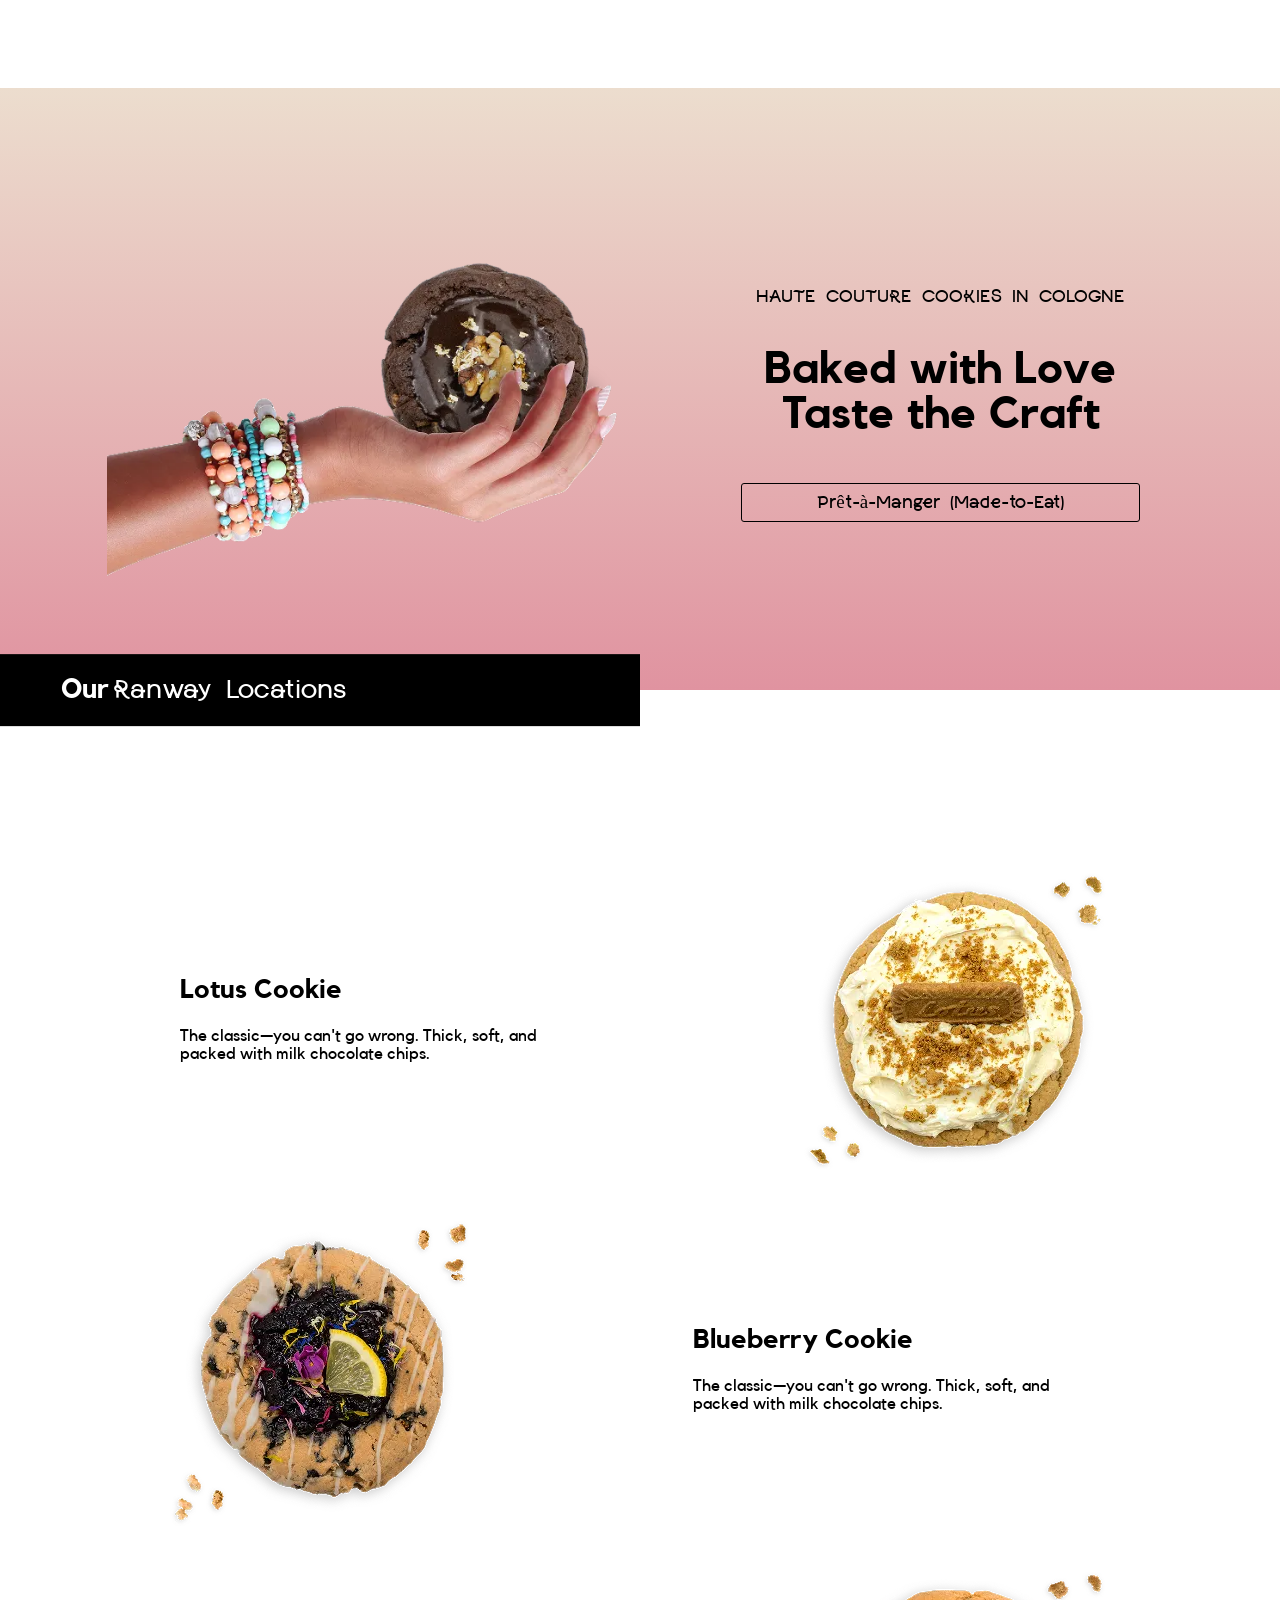
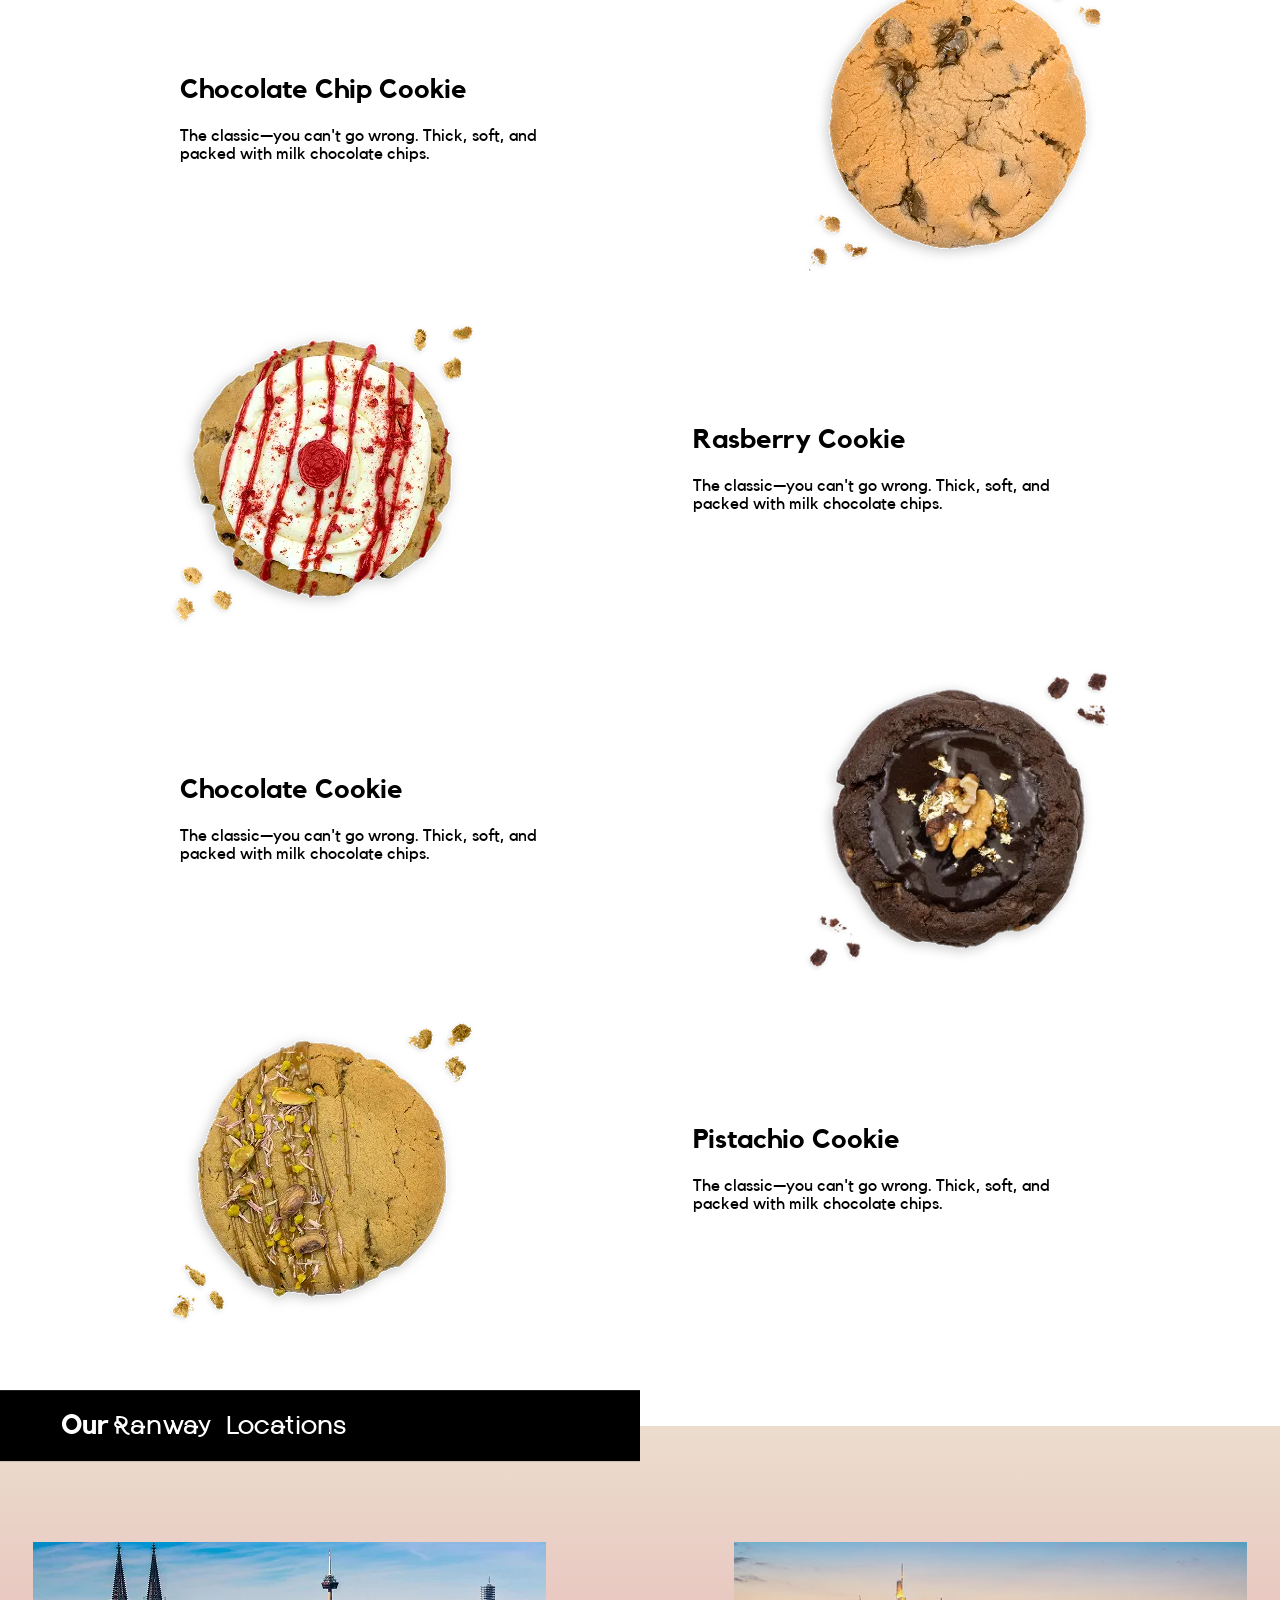
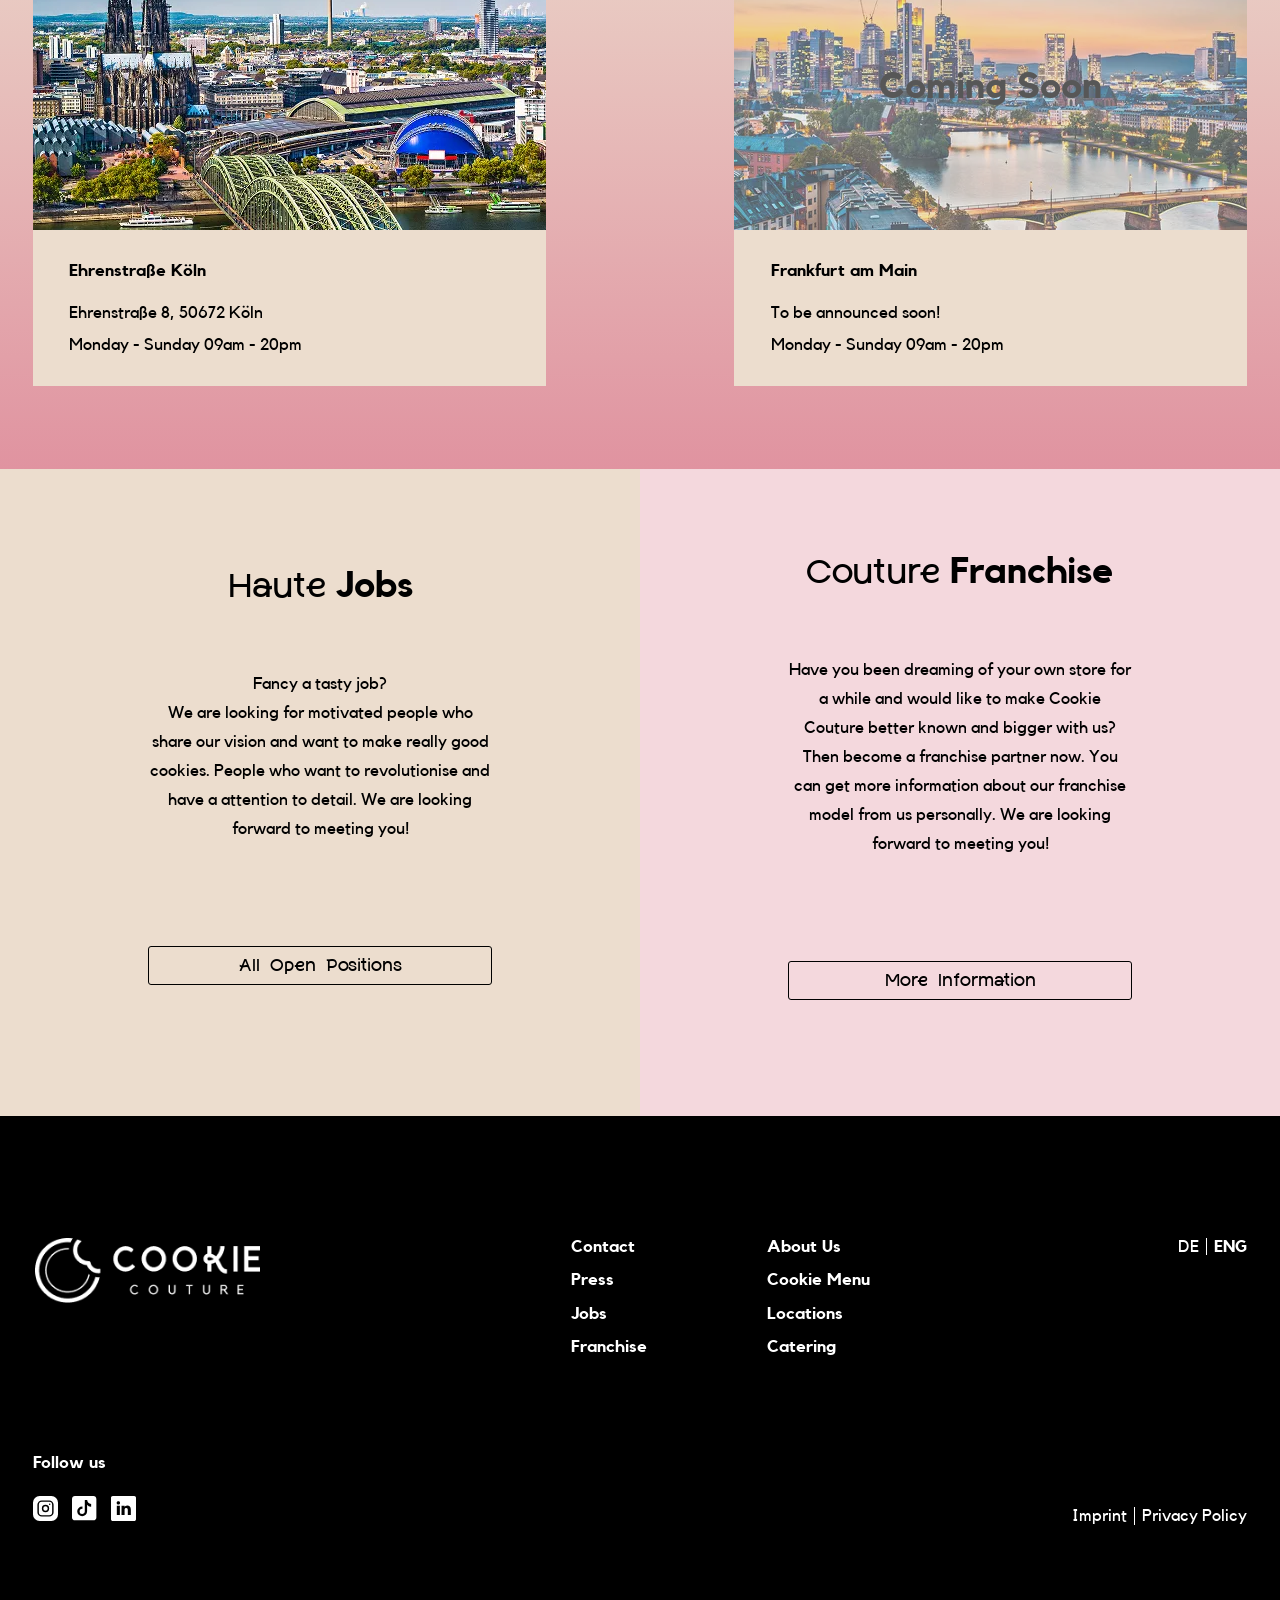
==== commit 9f4fed47: "fixed menu" ====
--- a/index.html
+++ b/index.html
@@ -51,12 +51,18 @@
               <nav class="menu__body">
                 <ul class="menu__list">
                   <li class="menu__item">
-                    <a href="#cookies" class="menu__link link"
+                    <a
+                      href="#cookies"
+                      class="menu__link link"
+                      data-goto="#cookies"
                       ><span>Cookies</span></a
                     >
                   </li>
                   <li class="menu__item">
-                    <a href="#locations" class="menu__link link"
+                    <a
+                      href="#locations"
+                      class="menu__link link"
+                      data-goto="#locations"
                       ><span>Locations</span></a
                     >
                   </li>
--- a/styles/css/styles.min.css
+++ b/styles/css/styles.min.css
@@ -1 +1 @@
-*{padding:0px;margin:0px;border:0px}*,*::before,*::after{-webkit-box-sizing:border-box;box-sizing:border-box}*::before,*::after{display:inline-block}html,body{height:100%}html{scroll-behavior:smooth}body{line-height:1;scrollbar-gutter:stable;-ms-text-size-adjust:100%;-moz-text-size-adjust:100%;-webkit-text-size-adjust:100%;-webkit-font-smoothing:antialiased;-moz-osx-font-smoothing:grayscale}input,button,textarea{font-family:inherit;font-size:inherit;line-height:inherit;color:inherit;background-color:rgba(0,0,0,0)}input,textarea{width:100%}label{display:inline-block}button,select,option{cursor:pointer}a{display:inline-block;color:inherit;text-decoration:none}ul li{list-style:none}img{max-width:100%;height:auto;vertical-align:middle}h1,h2,h3,h4,h5,h6{font-weight:inherit;font-size:inherit}@font-face{font-family:"Lena";src:url("../../fonts/Lena.woff2") format("woff2");font-weight:normal;font-style:normal;font-display:swap}@font-face{font-family:"Kollektif";src:url("../../fonts/Kollektif.woff2") format("woff2");font-weight:normal;font-style:normal;font-display:swap}@font-face{font-family:"Kollektif";src:url("../../fonts/Kollektif-Bold.woff2") format("woff2");font-weight:bold;font-style:normal;font-display:swap}.button-border-flip{position:relative;color:green;background-color:hsla(0,0%,100%,.6);-webkit-transition:background-color,.3s,.5s;transition:background-color,.3s,.5s}.button-border-flip::before{content:"";position:absolute;inset:0px;-webkit-transform:perspective(300px) rotateX(0deg);transform:perspective(300px) rotateX(0deg);border:2px solid currentColor;border-radius:5px;-webkit-transition:.3s;transition:.3s}@media(hover: hover)and (pointer: fine){.button-border-flip:hover,.button-border-flip:focus-within{background-color:hsla(0,0%,100%,.9)}}@media(hover: none)and (pointer: coarse){.button-border-flip:active,.button-border-flip:focus,.button-border-flip:focus-within{background-color:hsla(0,0%,100%,.9)}}@media(hover: hover)and (pointer: fine){.button-border-flip:hover::before,.button-border-flip:focus-within::before{-webkit-transition:.3s;transition:.3s;border:4px solid currentColor;-webkit-transform:perspective(350px) rotateX(-180deg);transform:perspective(350px) rotateX(-180deg)}}@media(hover: none)and (pointer: coarse){.button-border-flip:active::before,.button-border-flip:focus::before,.button-border-flip:focus-within::before{-webkit-transition:.3s;transition:.3s;border:4px solid currentColor;-webkit-transform:perspective(350px) rotateX(-180deg);transform:perspective(350px) rotateX(-180deg)}}.burger:after,.burger:before,.burger span{display:block;position:absolute;top:50%;left:0;background-color:#000;width:40px;height:3px;border-radius:0}.burger{position:relative;z-index:5}.burger span{margin-top:-1.5px}.burger:before{content:"";margin-top:-16.5px}.burger:after{content:"";margin-top:13.5px}@media(max-width: 1024px){.burger{width:40px;height:40px;display:inline-block;position:relative;background-color:rgba(0,0,0,0);border:0;padding:0;outline:none;-webkit-user-select:none;-moz-user-select:none;-ms-user-select:none;user-select:none;-webkit-touch-callout:none;-ms-touch-action:manipulation;touch-action:manipulation;cursor:pointer}}@media(min-width: 1024.9px){.burger{display:none}}.translate-center span{-webkit-transition:.2s ease-in-out .2s;transition:.2s ease-in-out .2s}.translate-center:before,.translate-center:after{-webkit-transition:margin .2s ease-in-out .2s,-webkit-transform .2s ease-in-out 0s;transition:margin .2s ease-in-out .2s,-webkit-transform .2s ease-in-out 0s;transition:margin .2s ease-in-out .2s,transform .2s ease-in-out 0s;transition:margin .2s ease-in-out .2s,transform .2s ease-in-out 0s,-webkit-transform .2s ease-in-out 0s}.translate-center.active span{background-color:rgba(0,0,0,0);-webkit-transition-delay:0s;transition-delay:0s}.translate-center.active:before,.translate-center.active:after{margin-top:0;-webkit-transition-delay:0s,.25s,.25s;transition-delay:0s,.25s,.25s}.translate-center.active:before{-webkit-transform:rotate(45deg);-ms-transform:rotate(45deg);transform:rotate(45deg)}.translate-center.active:after{-webkit-transform:rotate(-45deg);-ms-transform:rotate(-45deg);transform:rotate(-45deg)}.button{width:min(100%,592px);position:relative;left:0;top:0;padding:.5625rem;display:-webkit-box;display:-ms-flexbox;display:flex;-webkit-box-pack:center;-ms-flex-pack:center;justify-content:center;-webkit-box-align:center;-ms-flex-align:center;align-items:center;-webkit-column-gap:10px;-moz-column-gap:10px;column-gap:10px;color:#000;border-radius:3px;border:1px solid currentColor;-webkit-transition:.3s ease-in-out;transition:.3s ease-in-out;cursor:pointer;overflow:hidden;z-index:2}.button span,.button strong{position:relative;top:0;left:0;z-index:2}.button{font-size:1.25rem}@media(max-width: 1466px){.button{font-size:calc(0.875rem + (0.375)*(100vw - 20rem)/(71.625))}}.button::after{content:"";position:absolute;top:0;right:-100%;z-index:-1;width:52%;height:110%;background-color:#dc754f;clip-path:polygon(0% 1.5%, 85% 0%, 100.1% 0%, 100.1% 100.3%, 85% 100%, 28.6% 99.8%, 25.4% 90.8%, 4.1% 18%);-webkit-transition:.3s ease-out;transition:.3s ease-out}@media(hover: hover)and (pointer: fine){.button:hover::after,.button:focus-within::after{right:0}}@media(hover: none)and (pointer: coarse){.button:active::after,.button:focus::after,.button:focus-within::after{right:0}}@media(hover: hover)and (pointer: fine){.button:hover,.button:focus-within{border:1px solid #dc754f}}@media(hover: none)and (pointer: coarse){.button:active,.button:focus,.button:focus-within{border:1px solid #dc754f}}.buttons-lang{display:-webkit-box;display:-ms-flexbox;display:flex;-webkit-column-gap:7px;-moz-column-gap:7px;column-gap:7px}.buttons-lang__line{background-color:#fff;width:1px}.buttons-lang__lang{font-size:1.125rem}@media(max-width: 1466px){.buttons-lang__lang{font-size:calc(0.875rem + (0.25)*(100vw - 20rem)/(71.625))}}.buttons-lang__lang{text-transform:uppercase}.buttons-lang__lang--bold{font-weight:bold}.footer{background-color:#000;color:#fff}.footer__container{max-width:1320px;margin-inline:auto;overflow-x:clip;padding-inline:36px}@media(max-width: 1466px){.footer__container{padding-inline:calc(15px + (21)*(100vw - 320px)/(1146))}}.footer__content{display:-webkit-box;display:-ms-flexbox;display:flex;-webkit-box-orient:vertical;-webkit-box-direction:normal;-ms-flex-direction:column;flex-direction:column;row-gap:108px}@media(max-width: 1466px){.footer__content{row-gap:calc(52px + (56)*(100vw - 320px)/(1146))}}.footer__content{padding-top:132px}@media(max-width: 1466px){.footer__content{padding-top:calc(70px + (62)*(100vw - 320px)/(1146))}}.footer__content{padding-bottom:89px}@media(max-width: 1466px){.footer__content{padding-bottom:calc(40px + (49)*(100vw - 320px)/(1146))}}.footer__top{display:-webkit-box;display:-ms-flexbox;display:flex;-webkit-box-pack:justify;-ms-flex-pack:justify;justify-content:space-between}.footer__bottom{display:-webkit-box;display:-ms-flexbox;display:flex;-webkit-column-gap:20px;-moz-column-gap:20px;column-gap:20px;-webkit-box-pack:justify;-ms-flex-pack:justify;justify-content:space-between;-webkit-box-align:end;-ms-flex-align:end;align-items:end}.footer__lang{-ms-flex-item-align:start;align-self:start}@media(max-width: 600px){.footer .footer__top{-ms-flex-wrap:wrap;flex-wrap:wrap;-webkit-column-gap:10px;-moz-column-gap:10px;column-gap:10px;-webkit-box-pack:space-evenly;-ms-flex-pack:space-evenly;justify-content:space-evenly}.footer .logo--footer{-webkit-box-ordinal-group:2;-ms-flex-order:1;order:1}.footer .footer__lang{-webkit-box-ordinal-group:3;-ms-flex-order:2;order:2;margin-bottom:108px}}@media(max-width: 600px)and (max-width: 1466px){.footer .footer__lang{margin-bottom:calc(52px + (56)*(100vw - 320px)/(1146))}}@media(max-width: 600px){.footer .footer-menu{-webkit-box-ordinal-group:4;-ms-flex-order:3;order:3}}.footer-menu{display:-webkit-box;display:-ms-flexbox;display:flex;-webkit-box-pack:justify;-ms-flex-pack:justify;justify-content:space-between;-ms-flex-wrap:wrap;flex-wrap:wrap;-webkit-column-gap:120px;-moz-column-gap:120px;column-gap:120px}.footer-menu__list{display:-webkit-box;display:-ms-flexbox;display:flex;-webkit-box-orient:vertical;-webkit-box-direction:normal;-ms-flex-direction:column;flex-direction:column;row-gap:1rem}.footer-menu__link{font-weight:700;color:#fff;font-size:1.125rem}@media(max-width: 1466px){.footer-menu__link{font-size:calc(0.875rem + (0.25)*(100vw - 20rem)/(71.625))}}.header{position:sticky;top:0;right:0;left:0;z-index:50;-webkit-transition:.3s;transition:.3s}.header__container{max-width:1366px;margin-inline:auto;overflow-x:clip;padding-inline:36px}@media(max-width: 1466px){.header__container{padding-inline:calc(15px + (21)*(100vw - 320px)/(1146))}}.header__content{width:100%;padding-block:21px;display:-webkit-box;display:-ms-flexbox;display:flex;-webkit-box-pack:justify;-ms-flex-pack:justify;justify-content:space-between;-webkit-box-align:center;-ms-flex-align:center;align-items:center}.header__menu{-webkit-column-gap:10px;-moz-column-gap:10px;column-gap:10px;display:-webkit-box;display:-ms-flexbox;display:flex;-webkit-box-pack:justify;-ms-flex-pack:justify;justify-content:space-between;-webkit-box-align:center;-ms-flex-align:center;align-items:center}.header__logo{position:relative;left:0;top:0;z-index:5}.header.scrolling{background:rgba(79,79,84,.2);backdrop-filter:blur(18px)}.header.hidden{opacity:0;-webkit-transform:translateY(-30px);-ms-transform:translateY(-30px);transform:translateY(-30px)}.link span{position:relative}@media(hover: hover)and (pointer: fine){.link span:hover::before,.link span:focus-within::before{-webkit-transform:scaleX(1) translateY(0px);-ms-transform:scaleX(1) translateY(0px);transform:scaleX(1) translateY(0px)}}@media(hover: none)and (pointer: coarse){.link span:active::before,.link span:focus::before,.link span:focus-within::before{-webkit-transform:scaleX(1) translateY(0px);-ms-transform:scaleX(1) translateY(0px);transform:scaleX(1) translateY(0px)}}.link span::before{content:"";position:absolute;height:2px;bottom:0;left:0;right:0;color:inherit;background-color:currentColor;-webkit-transform:scaleX(0) translateY(5px);-ms-transform:scaleX(0) translateY(5px);transform:scaleX(0) translateY(5px);-webkit-transition:-webkit-transform .3s ease-in-out;transition:-webkit-transform .3s ease-in-out;transition:transform .3s ease-in-out;transition:transform .3s ease-in-out, -webkit-transform .3s ease-in-out}.logo{width:180px}@media(max-width: 1466px){.logo{width:calc(90px + (90)*(100vw - 320px)/(1146))}}.logo{height:52px}@media(max-width: 1466px){.logo{height:calc(25px + (27)*(100vw - 320px)/(1146))}}.logo{overflow:hidden}.logo img{width:100%;height:100%;-o-object-fit:contain;object-fit:contain;-o-object-position:center;object-position:center}.logo--footer{width:250px}@media(max-width: 1466px){.logo--footer{width:calc(125px + (125)*(100vw - 320px)/(1146))}}.logo--footer{height:72px}@media(max-width: 1466px){.logo--footer{height:calc(32px + (40)*(100vw - 320px)/(1146))}}@media(max-width: 1024.9px){.menu__body{position:fixed;top:0;left:-100%;width:100%;height:100svh;padding:100px 30px 30px;background:-webkit-gradient(linear, left bottom, left top, from(#e093a0), to(#ecddce));background:linear-gradient(0deg, #e093a0 0%, #ecddce 100%);-webkit-transition:.3s;transition:.3s;overflow:auto}.menu__body::before{content:"";position:fixed;width:100%;height:80px;left:-100%;top:0;backdrop-filter:blur(5px);-webkit-transition:.3s;transition:.3s;z-index:2}.menu__list{display:-webkit-box;display:-ms-flexbox;display:flex;-webkit-box-orient:vertical;-webkit-box-direction:normal;-ms-flex-direction:column;flex-direction:column;-webkit-box-align:center;-ms-flex-align:center;align-items:center;row-gap:2rem}}@media(min-width: 1025px){.menu__list{padding-block:.5rem;display:-webkit-box;display:-ms-flexbox;display:flex;-webkit-box-orient:horizontal;-webkit-box-direction:normal;-ms-flex-direction:row;flex-direction:row;-webkit-box-align:center;-ms-flex-align:center;align-items:center;-ms-flex-wrap:wrap;flex-wrap:wrap;-webkit-column-gap:64px;-moz-column-gap:64px;column-gap:64px;row-gap:1.5rem}}.menu__link{display:block;font-weight:400;color:#000;font-size:1.25rem}@media(max-width: 1466px){.menu__link{font-size:calc(1.5rem + (-0.25)*(100vw - 20rem)/(71.625))}}.menu__body.open{left:0%}.menu__body.open::before{left:0}.menu__link.active{color:#dc754f}.page{min-width:320px;font-family:"Kollektif";color:#000;background-color:#fff;font-weight:400;overflow-x:clip;font-size:calc(0.875rem + (0.125)*(100vw - 20rem)/(27.99875))}@media(min-width: 767.98px){.page{font-size:calc(1rem + (0.125)*(100vw - 47.99875rem)/(43.62625))}}@media(min-width: 1466px){.page{font-size:1.125rem}}.page.lock{overflow:hidden;-ms-touch-action:none;touch-action:none;-ms-scroll-chaining:none;overscroll-behavior:none}.wrapper{min-height:100%;display:-webkit-box;display:-ms-flexbox;display:flex;-webkit-box-orient:vertical;-webkit-box-direction:normal;-ms-flex-direction:column;flex-direction:column;overflow:clip}.wrapper>main{-webkit-box-flex:1;-ms-flex:1 1 auto;flex:1 1 auto}.wrapper>*{min-width:0}.privacy{display:-webkit-box;display:-ms-flexbox;display:flex;-webkit-column-gap:7px;-moz-column-gap:7px;column-gap:7px}.privacy__line{background-color:#fff;width:1px}.privacy__link{font-size:1.125rem}@media(max-width: 1466px){.privacy__link{font-size:calc(0.875rem + (0.25)*(100vw - 20rem)/(71.625))}}.section-header{display:-webkit-box;display:-ms-flexbox;display:flex;-webkit-box-orient:vertical;-webkit-box-direction:normal;-ms-flex-direction:column;flex-direction:column;-webkit-box-align:center;-ms-flex-align:center;align-items:center;row-gap:42px}@media(max-width: 1466px){.section-header{row-gap:calc(22px + (20)*(100vw - 320px)/(1146))}}.section-header__slogan{font-family:"Lena";font-weight:400;text-transform:uppercase;text-align:center;font-size:1.25rem}@media(max-width: 1466px){.section-header__slogan{font-size:calc(1rem + (0.25)*(100vw - 20rem)/(71.625))}}.section-header__title{font-weight:700;text-align:center;font-size:3.125rem}@media(max-width: 1466px){.section-header__title{font-size:calc(1.5rem + (1.625)*(100vw - 20rem)/(71.625))}}.section-label{padding:1.3125rem;background-color:#000;width:76.73vw;translate:0 -50%}@media(min-width: 767.98px){.section-label{width:50vw}}.section-label__title{max-width:650px;margin-left:auto;color:#fff}.section-label__title span{font-family:"Lena";font-weight:400}.section-label__title span,.section-label__title strong{color:#fff;font-size:1.875rem}@media(max-width: 1466px){.section-label__title span,.section-label__title strong{font-size:calc(1rem + (0.875)*(100vw - 20rem)/(71.625))}}.section-label__title{padding-left:44px}@media(max-width: 1466px){.section-label__title{padding-left:calc(22px + (22)*(100vw - 320px)/(1146))}}.socials{display:-webkit-box;display:-ms-flexbox;display:flex;-webkit-box-orient:vertical;-webkit-box-direction:normal;-ms-flex-direction:column;flex-direction:column;row-gap:1.625rem}@media(max-width: 1466px){.socials{row-gap:calc(1rem + (0.625)*(100vw - 20rem)/(71.625))}}.socials__title{width:-webkit-fit-content;width:-moz-fit-content;width:fit-content;text-align:center;font-weight:700;font-size:calc(1.125px + (0 1.5-1.125)*(100vw - 320px)/(447.98))}@media(min-width: 767.98px){.socials__title{font-size:calc(0 1.5px + (rem-0 1.5)*(100vw - 767.98px)/(698.02))}}@media(min-width: 1466px){.socials__title{font-size:rempx}}.socials__list{display:-webkit-box;display:-ms-flexbox;display:flex;-webkit-column-gap:14px;-moz-column-gap:14px;column-gap:14px;-webkit-box-align:center;-ms-flex-align:center;align-items:center}.socials__link svg path,.socials__link svg g{-webkit-transition:.3s ease-in;transition:.3s ease-in}@media(hover: hover)and (pointer: fine){.socials__link svg:hover g,.socials__link svg:focus-within g{fill:#dc754f}}@media(hover: none)and (pointer: coarse){.socials__link svg:active g,.socials__link svg:focus g,.socials__link svg:focus-within g{fill:#dc754f}}@media(hover: hover)and (pointer: fine){.socials__link svg:hover path,.socials__link svg:focus-within path{fill:#dc754f}}@media(hover: none)and (pointer: coarse){.socials__link svg:active path,.socials__link svg:focus path,.socials__link svg:focus-within path{fill:#dc754f}}.subtitle{font-weight:700;font-size:1.875rem}@media(max-width: 1466px){.subtitle{font-size:calc(0.9375rem + (0.9375)*(100vw - 20rem)/(71.625))}}.white-section-text__container{max-width:1200px;margin-inline:auto;overflow-x:clip;padding-inline:36px}@media(max-width: 1466px){.white-section-text__container{padding-inline:calc(15px + (21)*(100vw - 320px)/(1146))}}.white-section-text__container{padding-block:100px}@media(max-width: 1466px){.white-section-text__container{padding-block:calc(50px + (50)*(100vw - 320px)/(1146))}}.white-section-text__container p{line-height:166.666667%;text-align:justify;font-size:1.125rem}@media(max-width: 1466px){.white-section-text__container p{font-size:calc(0.875rem + (0.25)*(100vw - 20rem)/(71.625))}}.white-section-text__container p:not(:last-child){margin-bottom:3.125rem}@media(max-width: 1466px){.white-section-text__container p:not(:last-child){margin-bottom:calc(1.25rem + (1.875)*(100vw - 20rem)/(71.625))}}.white-section-text__title{font-weight:700;margin-bottom:1.25rem}@media(max-width: 1466px){.white-section-text__title{margin-bottom:calc(0.625rem + (0.625)*(100vw - 20rem)/(71.625))}}.white-section-text__text{margin-bottom:1.875rem}@media(max-width: 1466px){.white-section-text__text{margin-bottom:calc(1.25rem + (0.625)*(100vw - 20rem)/(71.625))}}.white-section-text__list{display:-webkit-box;display:-ms-flexbox;display:flex;-webkit-box-orient:vertical;-webkit-box-direction:normal;-ms-flex-direction:column;flex-direction:column;row-gap:.75rem}.white-section-text__item{position:relative;display:-webkit-box;display:-ms-flexbox;display:flex;-webkit-box-align:center;-ms-flex-align:center;align-items:center}.white-section-text__item::before{content:"";width:4px;height:4px;margin-right:.75rem;border-radius:50%;background-color:currentColor}.only-title{background:-webkit-gradient(linear, left bottom, left top, from(#e093a0), to(#ecddce));background:linear-gradient(0deg, #e093a0 0%, #ecddce 100%)}.only-title__container{display:-webkit-box;display:-ms-flexbox;display:flex;-webkit-box-orient:vertical;-webkit-box-direction:normal;-ms-flex-direction:column;flex-direction:column;-webkit-box-pack:center;-ms-flex-pack:center;justify-content:center;-webkit-box-align:center;-ms-flex-align:center;align-items:center;padding:79px}@media(max-width: 1466px){.only-title__container{padding:calc(32px + (47)*(100vw - 320px)/(1146))}}.hero-page__top{background:-webkit-gradient(linear, left bottom, left top, from(#e093a0), to(#ecddce));background:linear-gradient(0deg, #e093a0 0%, #ecddce 100%);padding-top:20px;margin-bottom:113px}@media(max-width: 1466px){.hero-page__top{margin-bottom:calc(25px + (88)*(100vw - 320px)/(1146))}}.hero-page__container{max-width:1320px;margin-inline:auto;overflow-x:clip;display:-webkit-box;display:-ms-flexbox;display:flex;-ms-flex-wrap:wrap;flex-wrap:wrap;-webkit-box-pack:center;-ms-flex-pack:center;justify-content:center;-webkit-box-align:center;-ms-flex-align:center;align-items:center;padding-inline:36px}@media(max-width: 1466px){.hero-page__container{padding-inline:calc(15px + (21)*(100vw - 320px)/(1146))}}.hero-page__container{-webkit-column-gap:110px;-moz-column-gap:110px;column-gap:110px}@media(max-width: 1466px){.hero-page__container{-webkit-column-gap:calc(20px + (90)*(100vw - 320px)/(1146));-moz-column-gap:calc(20px + (90)*(100vw - 320px)/(1146));column-gap:calc(20px + (90)*(100vw - 320px)/(1146))}}@media(min-width: 767.98px){.hero-page__container{-ms-flex-wrap:nowrap;flex-wrap:nowrap}}.hero-page__img{aspect-ratio:750/500;translate:0 20%;width:750px}@media(max-width: 1466px){.hero-page__img{width:calc(280px + (470)*(100vw - 320px)/(1146))}}.hero-page__img{overflow:hidden}.hero-page__img img{width:100%;height:100%;-o-object-fit:cover;object-fit:cover;-o-object-position:center;object-position:center}.order{background:#ecddce}.order__container{max-width:715px;margin-inline:auto;display:-webkit-box;display:-ms-flexbox;display:flex;-webkit-box-orient:vertical;-webkit-box-direction:normal;-ms-flex-direction:column;flex-direction:column;-webkit-box-align:center;-ms-flex-align:center;align-items:center;overflow-x:clip;padding-inline:36px}@media(max-width: 1466px){.order__container{padding-inline:calc(15px + (21)*(100vw - 320px)/(1146))}}.order__container{padding-top:74px}@media(max-width: 1466px){.order__container{padding-top:calc(30px + (44)*(100vw - 320px)/(1146))}}.order__container{padding-bottom:100px}@media(max-width: 1466px){.order__container{padding-bottom:calc(50px + (50)*(100vw - 320px)/(1146))}}.order__title strong{font-weight:700}.order__title span{font-family:"Lena";font-weight:400}.order__title{font-size:2.5rem}@media(max-width: 1466px){.order__title{font-size:calc(1.25rem + (1.25)*(100vw - 20rem)/(71.625))}}.order__title{margin-bottom:50px}@media(max-width: 1466px){.order__title{margin-bottom:calc(20px + (30)*(100vw - 320px)/(1146))}}.order__subtitle{width:-webkit-fit-content;width:-moz-fit-content;width:fit-content;text-align:center;margin-inline:auto}.order__text p{text-align:center}.order__text p:not(:last-child){margin-bottom:.625rem}.order__text{margin-bottom:89px}@media(max-width: 1466px){.order__text{margin-bottom:calc(36px + (53)*(100vw - 320px)/(1146))}}.catering__text{margin-bottom:50px}@media(max-width: 1466px){.catering__text{margin-bottom:calc(20px + (30)*(100vw - 320px)/(1146))}}.values{position:relative;background:-webkit-gradient(linear, left bottom, left top, from(#e093a0), to(#ecddce));background:linear-gradient(0deg, #e093a0 0%, #ecddce 100%);padding-block:132px}@media(max-width: 1466px){.values{padding-block:calc(64px + (68)*(100vw - 320px)/(1146))}}.values__label{position:absolute;top:0;left:0}.values__container{max-width:1315px;margin-inline:auto;overflow-x:clip;padding-inline:36px}@media(max-width: 1466px){.values__container{padding-inline:calc(15px + (21)*(100vw - 320px)/(1146))}}.values__content{display:grid;grid-template-columns:repeat(1, minmax(280px, 513px));-webkit-box-pack:space-evenly;-ms-flex-pack:space-evenly;justify-content:space-evenly;-webkit-column-gap:1rem;-moz-column-gap:1rem;column-gap:1rem;row-gap:60px}@media(max-width: 1466px){.values__content{row-gap:calc(30px + (30)*(100vw - 320px)/(1146))}}@media(min-width: 767.98px){.values__content{grid-template-columns:repeat(2, minmax(280px, 513px));-webkit-box-pack:justify;-ms-flex-pack:justify;justify-content:space-between}}.card-values{display:-webkit-box;display:-ms-flexbox;display:flex;-webkit-box-orient:vertical;-webkit-box-direction:normal;-ms-flex-direction:column;flex-direction:column;-webkit-box-align:center;-ms-flex-align:center;align-items:center;background-color:#ecddce;padding-inline:52px}@media(max-width: 1466px){.card-values{padding-inline:calc(20px + (32)*(100vw - 320px)/(1146))}}.card-values{padding-block:56px}@media(max-width: 1466px){.card-values{padding-block:calc(26px + (30)*(100vw - 320px)/(1146))}}.card-values__img{aspect-ratio:1/1;overflow:hidden}.card-values__img img{width:100%;height:100%;-o-object-fit:contain;object-fit:contain;-o-object-position:center;object-position:center}.card-values__img{margin-bottom:28px}@media(max-width: 1466px){.card-values__img{margin-bottom:calc(14px + (14)*(100vw - 320px)/(1146))}}.card-values__title{margin-bottom:40px}@media(max-width: 1466px){.card-values__title{margin-bottom:calc(20px + (20)*(100vw - 320px)/(1146))}}.card-values__text p{text-align:justify;line-height:166.666667%}.card-values__text p:not(:last-child){margin-bottom:.625rem}.home__container{max-width:1315px;margin-inline:auto;overflow-x:clip;padding-inline:36px}@media(max-width: 1466px){.home__container{padding-inline:calc(15px + (21)*(100vw - 320px)/(1146))}}.home__locations{position:relative}.hero{background:-webkit-gradient(linear, left bottom, left top, from(#e093a0), to(#ecddce));background:linear-gradient(0deg, #e093a0 0%, #ecddce 100%)}.hero__content{display:-webkit-box;display:-ms-flexbox;display:flex;-webkit-box-pack:center;-ms-flex-pack:center;justify-content:center;-webkit-box-align:center;-ms-flex-align:center;align-items:center;-ms-flex-wrap:wrap-reverse;flex-wrap:wrap-reverse}@media(min-width: 767.98px){.hero__content{-ms-flex-wrap:nowrap;flex-wrap:nowrap}}.hero__img{aspect-ratio:1/1;width:100%}@media(min-width: 767.98px){.hero__img{max-width:47%}}.hero__img{overflow:hidden}.hero__img img{width:100%;height:100%;-o-object-fit:cover;object-fit:cover;-o-object-position:center;object-position:center}.hero__text-content{max-width:464px;margin-top:30px;padding-inline:36px}@media(max-width: 1466px){.hero__text-content{padding-inline:calc(15px + (21)*(100vw - 320px)/(1146))}}.hero__header{margin-bottom:3.25rem}@media(max-width: 1466px){.hero__header{margin-bottom:calc(1.375rem + (1.875)*(100vw - 20rem)/(71.625))}}.hero__title{font-size:3.125rem}@media(max-width: 1466px){.hero__title{font-size:calc(1.375rem + (1.75)*(100vw - 20rem)/(71.625))}}.hero__button span{font-family:"Lena";font-weight:400}.locations__label{position:absolute;top:0;left:0}.locations-top{background:-webkit-gradient(linear, left bottom, left top, from(#e093a0), to(#ecddce));background:linear-gradient(0deg, #e093a0 0%, #ecddce 100%);padding-top:127px}@media(max-width: 1466px){.locations-top{padding-top:calc(60px + (67)*(100vw - 320px)/(1146))}}.locations-top{padding-bottom:91px}@media(max-width: 1466px){.locations-top{padding-bottom:calc(40px + (51)*(100vw - 320px)/(1146))}}.locations-top__container{max-width:1315px;margin-inline:auto;overflow-x:clip;padding-inline:36px}@media(max-width: 1466px){.locations-top__container{padding-inline:calc(15px + (21)*(100vw - 320px)/(1146))}}.locations-top__content{display:grid;grid-template-columns:repeat(1, minmax(280px, 513px));-webkit-box-pack:space-evenly;-ms-flex-pack:space-evenly;justify-content:space-evenly;-webkit-column-gap:1rem;-moz-column-gap:1rem;column-gap:1rem;row-gap:60px}@media(max-width: 1466px){.locations-top__content{row-gap:calc(30px + (30)*(100vw - 320px)/(1146))}}@media(min-width: 767.98px){.locations-top__content{grid-template-columns:repeat(2, minmax(280px, 513px));-webkit-box-pack:justify;-ms-flex-pack:justify;justify-content:space-between}}.locations-bottom__content{display:-webkit-box;display:-ms-flexbox;display:flex;-ms-flex-wrap:wrap;flex-wrap:wrap}@media(min-width: 767.98px){.locations-bottom__content{-ms-flex-wrap:nowrap;flex-wrap:nowrap}}.locations-bottom__item{display:-webkit-box;display:-ms-flexbox;display:flex;-webkit-box-pack:center;-ms-flex-pack:center;justify-content:center;-webkit-box-align:center;-ms-flex-align:center;align-items:center;width:100vw}@media(min-width: 767.98px){.locations-bottom__item{width:50vw}}.locations-bottom__item{padding-bottom:127px}@media(max-width: 1466px){.locations-bottom__item{padding-bottom:calc(60px + (67)*(100vw - 320px)/(1146))}}.locations-bottom__item{padding-top:91px}@media(max-width: 1466px){.locations-bottom__item{padding-top:calc(40px + (51)*(100vw - 320px)/(1146))}}.locations-bottom__item:nth-child(1){background-color:#ecddce}.locations-bottom__item:nth-child(2){background-color:#f4d8dd}.locations-bottom-item{max-width:410px;display:-webkit-box;display:-ms-flexbox;display:flex;-webkit-box-orient:vertical;-webkit-box-direction:normal;-ms-flex-direction:column;flex-direction:column;-webkit-box-align:center;-ms-flex-align:center;align-items:center;-webkit-box-pack:justify;-ms-flex-pack:justify;justify-content:space-between;padding-inline:36px}@media(max-width: 1466px){.locations-bottom-item{padding-inline:calc(15px + (21)*(100vw - 320px)/(1146))}}.locations-bottom-item__title{text-align:center;margin-inline:auto}.locations-bottom-item__title span{font-family:"Lena";font-weight:400}.locations-bottom-item__title{font-size:2.5rem}@media(max-width: 1466px){.locations-bottom-item__title{font-size:calc(1.25rem + (1.25)*(100vw - 20rem)/(71.625))}}.locations-bottom-item__title{margin-bottom:70px}@media(max-width: 1466px){.locations-bottom-item__title{margin-bottom:calc(30px + (40)*(100vw - 320px)/(1146))}}.locations-bottom-item__text{-webkit-box-flex:1;-ms-flex:1 1 auto;flex:1 1 auto}.locations-bottom-item__text p{line-height:166.666667%;text-align:center}.locations-bottom-item__text P:not(:last-child){margin-bottom:.625rem}.locations-bottom-item__text{margin-bottom:115px}@media(max-width: 1466px){.locations-bottom-item__text{margin-bottom:calc(40px + (75)*(100vw - 320px)/(1146))}}.locations-bottom-item__button span{font-family:"Lena";font-weight:400}.locations-place{max-width:513px;position:relative}.locations-place__body{background-color:#ecddce;padding-inline:40px}@media(max-width: 1466px){.locations-place__body{padding-inline:calc(20px + (20)*(100vw - 320px)/(1146))}}.locations-place__body{padding-block:36px}@media(max-width: 1466px){.locations-place__body{padding-block:calc(14px + (22)*(100vw - 320px)/(1146))}}.locations-place__img{aspect-ratio:513/288;overflow:hidden}.locations-place__img img{width:100%;height:100%;-o-object-fit:cover;object-fit:cover;-o-object-position:center;object-position:center}.locations-place__img.soon{position:relative;display:-webkit-box;display:-ms-flexbox;display:flex;-webkit-box-pack:center;-ms-flex-pack:center;justify-content:center;-webkit-box-align:center;-ms-flex-align:center;align-items:center}.locations-place__img.soon::before{content:"";position:absolute;left:0;top:0;right:0;height:100%;background-color:rgba(217,217,217,.4);z-index:2}.locations-place__img.soon::after{content:"Coming Soon";position:absolute;font-size:40px}@media(max-width: 1466px){.locations-place__img.soon::after{font-size:calc(20px + (20)*(100vw - 320px)/(1146))}}.locations-place__img.soon::after{font-weight:700}.locations-place__title{font-weight:700;font-size:calc(0.875 0px + (1.875-0.875 0)*(100vw - 320px)/(447.98))}@media(min-width: 767.98px){.locations-place__title{font-size:calc(1.875px + (rem-1.875)*(100vw - 767.98px)/(698.02))}}@media(min-width: 1466px){.locations-place__title{font-size:rempx}}.locations-place__title{margin-bottom:1.6875rem}@media(max-width: 1466px){.locations-place__title{margin-bottom:calc(0.75rem + (0.9375)*(100vw - 20rem)/(71.625))}}.locations-place__link{margin-bottom:1rem}@media(max-width: 1466px){.locations-place__link{margin-bottom:calc(0.5rem + (0.5)*(100vw - 20rem)/(71.625))}}.cookies__content{max-width:986px;margin-inline:auto;row-gap:1rem;padding-block:92px}@media(max-width: 1466px){.cookies__content{padding-block:calc(30px + (62)*(100vw - 320px)/(1146))}}.cookie{display:-webkit-box;display:-ms-flexbox;display:flex;-webkit-box-align:center;-ms-flex-align:center;align-items:center;-webkit-box-pack:justify;-ms-flex-pack:justify;justify-content:space-between}.cookie__title{font-weight:700;font-size:1.875rem}@media(max-width: 1466px){.cookie__title{font-size:calc(0.875rem + (1)*(100vw - 20rem)/(71.625))}}.cookie__title{margin-bottom:1.6875rem}@media(max-width: 1466px){.cookie__title{margin-bottom:calc(0.75rem + (0.9375)*(100vw - 20rem)/(71.625))}}.cookie__img{max-width:350px;aspect-ratio:1/1;overflow:hidden}.cookie__img img{width:100%;height:100%;-o-object-fit:contain;object-fit:contain;-o-object-position:center;object-position:center}.cookie__body{max-width:473px;padding-inline:36px}@media(max-width: 1466px){.cookie__body{padding-inline:calc(15px + (21)*(100vw - 320px)/(1146))}}.cookie:nth-child(odd){-webkit-box-orient:horizontal;-webkit-box-direction:reverse;-ms-flex-direction:row-reverse;flex-direction:row-reverse}.contact{margin-bottom:1.875rem}@media(max-width: 1466px){.contact{margin-bottom:calc(0.9375rem + (0.9375)*(100vw - 20rem)/(71.625))}}.contact__title span{font-weight:400}.form-section{padding-top:48px}@media(max-width: 1466px){.form-section{padding-top:calc(24px + (24)*(100vw - 320px)/(1146))}}.form-section{padding-bottom:72px}@media(max-width: 1466px){.form-section{padding-bottom:calc(34px + (38)*(100vw - 320px)/(1146))}}.contact-form{max-width:798px;margin-inline:auto;padding-inline:36px}@media(max-width: 1466px){.contact-form{padding-inline:calc(15px + (21)*(100vw - 320px)/(1146))}}.contact-form__group{margin-bottom:2rem}@media(max-width: 1466px){.contact-form__group{margin-bottom:calc(1rem + (1)*(100vw - 20rem)/(71.625))}}.contact-form__legend{font-weight:700;line-height:166.666667%;margin-bottom:.6875rem}.contact-form .checkbox-group{display:-webkit-box;display:-ms-flexbox;display:flex;-webkit-box-orient:vertical;-webkit-box-direction:normal;-ms-flex-direction:column;flex-direction:column;-webkit-box-align:start;-ms-flex-align:start;align-items:start;row-gap:.6875rem}.contact-form__checkbox label{width:-webkit-fit-content;width:-moz-fit-content;width:fit-content}.contact-form__checkbox input[type=checkbox]{width:20px;aspect-ratio:1/1}.contact-form__checkbox{display:-webkit-box;display:-ms-flexbox;display:flex;-webkit-box-align:center;-ms-flex-align:center;align-items:center;-webkit-column-gap:.3125rem;-moz-column-gap:.3125rem;column-gap:.3125rem}.contact-form__item{margin-bottom:1rem}@media(max-width: 1466px){.contact-form__item{margin-bottom:calc(0.5rem + (0.5)*(100vw - 20rem)/(71.625))}}.contact-form__item label{font-weight:700;line-height:166.666667%;margin-bottom:.6875rem;margin-left:10px;margin-bottom:1rem}@media(max-width: 1466px){.contact-form__item label{margin-bottom:calc(0.5rem + (0.5)*(100vw - 20rem)/(71.625))}}.contact-form__item input{padding-block:.8125rem;padding-inline:2.125rem;border:1px solid #000}.contact-form__item textarea{aspect-ratio:798/462;padding-block:1.625rem;padding-inline:2.125rem;border:1px solid #333}.contact-form__item input::-webkit-input-placeholder, .contact-form__item textarea::-webkit-input-placeholder{color:#606060}.contact-form__item input::-moz-placeholder, .contact-form__item textarea::-moz-placeholder{color:#606060}.contact-form__item input:-ms-input-placeholder, .contact-form__item textarea:-ms-input-placeholder{color:#606060}.contact-form__item input::-ms-input-placeholder, .contact-form__item textarea::-ms-input-placeholder{color:#606060}.contact-form__item input::placeholder,.contact-form__item textarea::placeholder{color:#606060}.contact-form .privacy label{font-weight:400}.contact-form .privacy input{width:20px;aspect-ratio:1/1}.contact-form .captcha{margin-bottom:2rem}@media(max-width: 1466px){.contact-form .captcha{margin-bottom:calc(1rem + (1)*(100vw - 20rem)/(71.625))}}.contact-form button[type=submit]{position:relative;min-width:232px;padding-block:.75rem;padding-inline:.375rem;background-color:#f4d8dd;border-radius:3px;overflow:hidden;z-index:1}.contact-form button[type=submit]::after{content:"";position:absolute;top:0;right:-100%;z-index:-1;width:52%;height:110%;background-color:#dc754f;clip-path:polygon(0% 1.5%, 85% 0%, 100.1% 0%, 100.1% 100.3%, 85% 100%, 28.6% 99.8%, 25.4% 90.8%, 4.1% 18%);-webkit-transition:.3s ease-out;transition:.3s ease-out}@media(hover: hover)and (pointer: fine){.contact-form button[type=submit]:hover::after,.contact-form button[type=submit]:focus-within::after{right:0}}@media(hover: none)and (pointer: coarse){.contact-form button[type=submit]:active::after,.contact-form button[type=submit]:focus::after,.contact-form button[type=submit]:focus-within::after{right:0}}.how{background:-webkit-gradient(linear, left bottom, left top, from(#e093a0), to(#ecddce));background:linear-gradient(0deg, #e093a0 0%, #ecddce 100%);position:relative}.how__label{position:absolute;top:0;left:0}.how__container{max-width:1244px;margin-inline:auto;padding-left:36px;padding-right:36px}@media(max-width: 1466px){.how__container{padding-right:calc(15px + (21)*(100vw - 320px)/(1146))}}.how__container{padding-top:148px}@media(max-width: 1466px){.how__container{padding-top:calc(50px + (98)*(100vw - 320px)/(1146))}}.how__container{padding-bottom:189px}@media(max-width: 1466px){.how__container{padding-bottom:calc(70px + (119)*(100vw - 320px)/(1146))}}.how__list{max-width:1160px;margin-inline:auto;display:-webkit-box;display:-ms-flexbox;display:flex;-webkit-box-orient:vertical;-webkit-box-direction:normal;-ms-flex-direction:column;flex-direction:column;counter-reset:step;list-style-position:inside;list-style-type:none;border-left:4px solid #000;row-gap:85px}@media(max-width: 1466px){.how__list{row-gap:calc(36px + (49)*(100vw - 320px)/(1146))}}.how__item{position:relative;background:#ecddce;counter-increment:step;padding-top:37px}@media(max-width: 1466px){.how__item{padding-top:calc(22px + (15)*(100vw - 320px)/(1146))}}.how__item{padding-bottom:68px}@media(max-width: 1466px){.how__item{padding-bottom:calc(32px + (36)*(100vw - 320px)/(1146))}}.how__item{padding-left:176px}@media(max-width: 1466px){.how__item{padding-left:calc(60px + (116)*(100vw - 320px)/(1146))}}.how__item{padding-right:86px}@media(max-width: 1466px){.how__item{padding-right:calc(36px + (50)*(100vw - 320px)/(1146))}}.how__item::before{position:absolute;left:0;top:0;translate:-50% -50%;content:"step " counter(step);display:block;font-weight:700;text-transform:uppercase;color:#fff;background-color:#000;font-size:1.875rem}@media(max-width: 1466px){.how__item::before{font-size:calc(0.9375rem + (0.9375)*(100vw - 20rem)/(71.625))}}.how__item::before{padding-inline:35px}@media(max-width: 1466px){.how__item::before{padding-inline:calc(16px + (19)*(100vw - 320px)/(1146))}}.how__item::before{padding-block:27px}@media(max-width: 1466px){.how__item::before{padding-block:calc(12px + (15)*(100vw - 320px)/(1146))}}.how__item:last-child{margin-left:-4px;z-index:2}.how__item-title{font-weight:700;margin-bottom:.8125rem;font-size:1.875rem}@media(max-width: 1466px){.how__item-title{font-size:calc(0.9375rem + (0.9375)*(100vw - 20rem)/(71.625))}}.how__item-text p{line-height:166.666667%}.how__item-text P:not(:last-child){margin-bottom:.625rem}.open{position:relative}.open__label{position:absolute;top:0;left:0}.open__container{background:-webkit-gradient(linear, left bottom, left top, from(#e093a0), to(#ecddce));background:linear-gradient(0deg, #e093a0 0%, #ecddce 100%);padding-top:144px}@media(max-width: 1466px){.open__container{padding-top:calc(50px + (94)*(100vw - 320px)/(1146))}}.open__container{padding-bottom:116px}@media(max-width: 1466px){.open__container{padding-bottom:calc(40px + (76)*(100vw - 320px)/(1146))}}.open__container{padding-inline:36px}@media(max-width: 1466px){.open__container{padding-inline:calc(15px + (21)*(100vw - 320px)/(1146))}}.open__content{margin-inline:auto}.open__spollers{max-width:1160px;margin-inline:auto;background:#ecddce;padding-inline:75px}@media(max-width: 1466px){.open__spollers{padding-inline:calc(30px + (45)*(100vw - 320px)/(1146))}}.open__spollers{padding-block:88px}@media(max-width: 1466px){.open__spollers{padding-block:calc(30px + (58)*(100vw - 320px)/(1146))}}.spoller{max-width:1010px;display:grid;grid-template-rows:minmax(30px, 65px) 0fr;-webkit-transition:.3s ease-in-out;transition:.3s ease-in-out}.spoller.active{grid-template-rows:minmax(30px, 65px) 1fr;-webkit-transition:.3s ease-in;transition:.3s ease-in;padding-bottom:40px}@media(max-width: 1466px){.spoller.active{padding-bottom:calc(20px + (20)*(100vw - 320px)/(1146))}}.spoller__title{position:relative;display:-webkit-box;display:-ms-flexbox;display:flex;-webkit-box-align:center;-ms-flex-align:center;align-items:center;cursor:pointer;font-weight:700;border-top:2px solid #000;padding-block:1.1875rem}@media(max-width: 1466px){.spoller__title{padding-block:calc(0.5rem + (0.6875)*(100vw - 20rem)/(71.625))}}.spoller__title{padding-inline:1.3125rem}@media(max-width: 1466px){.spoller__title{padding-inline:calc(0.625rem + (0.6875)*(100vw - 20rem)/(71.625))}}.spoller__title{font-size:1.5625rem}@media(max-width: 1466px){.spoller__title{font-size:calc(1.125rem + (0.4375)*(100vw - 20rem)/(71.625))}}.spoller__title:before{content:"";position:absolute;display:block;width:20px;height:9px;-webkit-transition:.3s ease-in-out;transition:.3s ease-in-out;background-image:url("../../images/icons/arrow-down.svg");background-position:center;background-size:cover;right:27px}@media(max-width: 1466px){.spoller__title:before{right:calc(0px + (27)*(100vw - 320px)/(1146))}}.spoller.active .spoller__title:before{-webkit-transform:rotate(180deg);-ms-transform:rotate(180deg);transform:rotate(180deg)}.spoller__content{overflow:hidden;padding-inline:1.3125rem}@media(max-width: 1466px){.spoller__content{padding-inline:calc(0.625rem + (0.6875)*(100vw - 20rem)/(71.625))}}.spoller__text p{line-height:166.666667%}.spoller__text p:not(:last-child){margin-bottom:.625rem}.spoller__subtitle{font-weight:700;margin-bottom:0.875rem}@media(max-width: 1466px){.spoller__subtitle{margin-bottom:calc(0.5rem + (0.375)*(100vw - 20rem)/(71.625))}}.spoller__text,.spoller__list{display:-webkit-box;display:-ms-flexbox;display:flex;-webkit-box-orient:vertical;-webkit-box-direction:normal;-ms-flex-direction:column;flex-direction:column;list-style-type:disc;margin-bottom:42px}@media(max-width: 1466px){.spoller__text,.spoller__list{margin-bottom:calc(20px + (22)*(100vw - 320px)/(1146))}}.spoller__text,.spoller__list{row-gap:0.75rem}@media(max-width: 1466px){.spoller__text,.spoller__list{row-gap:calc(0.375rem + (0.375)*(100vw - 20rem)/(71.625))}}.spoller__button{min-width:245px;max-width:-webkit-max-content;max-width:-moz-max-content;max-width:max-content;margin-inline:auto}+*{padding:0px;margin:0px;border:0px}*,*::before,*::after{-webkit-box-sizing:border-box;box-sizing:border-box}*::before,*::after{display:inline-block}html,body{height:100%}html{scroll-behavior:smooth}body{line-height:1;scrollbar-gutter:stable;-ms-text-size-adjust:100%;-moz-text-size-adjust:100%;-webkit-text-size-adjust:100%;-webkit-font-smoothing:antialiased;-moz-osx-font-smoothing:grayscale}input,button,textarea{font-family:inherit;font-size:inherit;line-height:inherit;color:inherit;background-color:rgba(0,0,0,0)}input,textarea{width:100%}label{display:inline-block}button,select,option{cursor:pointer}a{display:inline-block;color:inherit;text-decoration:none}ul li{list-style:none}img{max-width:100%;height:auto;vertical-align:middle}h1,h2,h3,h4,h5,h6{font-weight:inherit;font-size:inherit}@font-face{font-family:"Lena";src:url("../../fonts/Lena.woff2") format("woff2");font-weight:normal;font-style:normal;font-display:swap}@font-face{font-family:"Kollektif";src:url("../../fonts/Kollektif.woff2") format("woff2");font-weight:normal;font-style:normal;font-display:swap}@font-face{font-family:"Kollektif";src:url("../../fonts/Kollektif-Bold.woff2") format("woff2");font-weight:bold;font-style:normal;font-display:swap}.button-border-flip{position:relative;color:green;background-color:hsla(0,0%,100%,.6);-webkit-transition:background-color,.3s,.5s;transition:background-color,.3s,.5s}.button-border-flip::before{content:"";position:absolute;inset:0px;-webkit-transform:perspective(300px) rotateX(0deg);transform:perspective(300px) rotateX(0deg);border:2px solid currentColor;border-radius:5px;-webkit-transition:.3s;transition:.3s}@media(hover: hover)and (pointer: fine){.button-border-flip:hover,.button-border-flip:focus-within{background-color:hsla(0,0%,100%,.9)}}@media(hover: none)and (pointer: coarse){.button-border-flip:active,.button-border-flip:focus,.button-border-flip:focus-within{background-color:hsla(0,0%,100%,.9)}}@media(hover: hover)and (pointer: fine){.button-border-flip:hover::before,.button-border-flip:focus-within::before{-webkit-transition:.3s;transition:.3s;border:4px solid currentColor;-webkit-transform:perspective(350px) rotateX(-180deg);transform:perspective(350px) rotateX(-180deg)}}@media(hover: none)and (pointer: coarse){.button-border-flip:active::before,.button-border-flip:focus::before,.button-border-flip:focus-within::before{-webkit-transition:.3s;transition:.3s;border:4px solid currentColor;-webkit-transform:perspective(350px) rotateX(-180deg);transform:perspective(350px) rotateX(-180deg)}}.burger:after,.burger:before,.burger span{display:block;position:absolute;top:50%;left:0;background-color:#000;width:40px;height:3px;border-radius:0}.burger{position:relative;z-index:5}.burger span{margin-top:-1.5px}.burger:before{content:"";margin-top:-16.5px}.burger:after{content:"";margin-top:13.5px}@media(max-width: 1024px){.burger{width:40px;height:40px;display:inline-block;position:relative;background-color:rgba(0,0,0,0);border:0;padding:0;outline:none;-webkit-user-select:none;-moz-user-select:none;-ms-user-select:none;user-select:none;-webkit-touch-callout:none;-ms-touch-action:manipulation;touch-action:manipulation;cursor:pointer}}@media(min-width: 1024.9px){.burger{display:none}}.translate-center span{-webkit-transition:.2s ease-in-out .2s;transition:.2s ease-in-out .2s}.translate-center:before,.translate-center:after{-webkit-transition:margin .2s ease-in-out .2s,-webkit-transform .2s ease-in-out 0s;transition:margin .2s ease-in-out .2s,-webkit-transform .2s ease-in-out 0s;transition:margin .2s ease-in-out .2s,transform .2s ease-in-out 0s;transition:margin .2s ease-in-out .2s,transform .2s ease-in-out 0s,-webkit-transform .2s ease-in-out 0s}.translate-center.active span{background-color:rgba(0,0,0,0);-webkit-transition-delay:0s;transition-delay:0s}.translate-center.active:before,.translate-center.active:after{margin-top:0;-webkit-transition-delay:0s,.25s,.25s;transition-delay:0s,.25s,.25s}.translate-center.active:before{-webkit-transform:rotate(45deg);-ms-transform:rotate(45deg);transform:rotate(45deg)}.translate-center.active:after{-webkit-transform:rotate(-45deg);-ms-transform:rotate(-45deg);transform:rotate(-45deg)}.button{width:min(100%,592px);position:relative;left:0;top:0;padding:.5625rem;display:-webkit-box;display:-ms-flexbox;display:flex;-webkit-box-pack:center;-ms-flex-pack:center;justify-content:center;-webkit-box-align:center;-ms-flex-align:center;align-items:center;-webkit-column-gap:10px;-moz-column-gap:10px;column-gap:10px;color:#000;border-radius:3px;border:1px solid currentColor;-webkit-transition:.3s ease-in-out;transition:.3s ease-in-out;cursor:pointer;overflow:hidden;z-index:2}.button span,.button strong{position:relative;top:0;left:0;z-index:2}.button{font-size:1.25rem}@media(max-width: 1466px){.button{font-size:calc(0.875rem + (0.375)*(100vw - 20rem)/(71.625))}}.button::after{content:"";position:absolute;top:0;right:-100%;z-index:-1;width:52%;height:110%;background-color:#dc754f;clip-path:polygon(0% 1.5%, 85% 0%, 100.1% 0%, 100.1% 100.3%, 85% 100%, 28.6% 99.8%, 25.4% 90.8%, 4.1% 18%);-webkit-transition:.3s ease-out;transition:.3s ease-out}@media(hover: hover)and (pointer: fine){.button:hover::after,.button:focus-within::after{right:0}}@media(hover: none)and (pointer: coarse){.button:active::after,.button:focus::after,.button:focus-within::after{right:0}}@media(hover: hover)and (pointer: fine){.button:hover,.button:focus-within{border:1px solid #dc754f}}@media(hover: none)and (pointer: coarse){.button:active,.button:focus,.button:focus-within{border:1px solid #dc754f}}.buttons-lang{display:-webkit-box;display:-ms-flexbox;display:flex;-webkit-column-gap:7px;-moz-column-gap:7px;column-gap:7px}.buttons-lang__line{background-color:#fff;width:1px}.buttons-lang__lang{font-size:1.125rem}@media(max-width: 1466px){.buttons-lang__lang{font-size:calc(0.875rem + (0.25)*(100vw - 20rem)/(71.625))}}.buttons-lang__lang{text-transform:uppercase}.buttons-lang__lang--bold{font-weight:bold}.footer{background-color:#000;color:#fff}.footer__container{max-width:1320px;margin-inline:auto;overflow-x:clip;padding-inline:36px}@media(max-width: 1466px){.footer__container{padding-inline:calc(15px + (21)*(100vw - 320px)/(1146))}}.footer__content{display:-webkit-box;display:-ms-flexbox;display:flex;-webkit-box-orient:vertical;-webkit-box-direction:normal;-ms-flex-direction:column;flex-direction:column;row-gap:108px}@media(max-width: 1466px){.footer__content{row-gap:calc(52px + (56)*(100vw - 320px)/(1146))}}.footer__content{padding-top:132px}@media(max-width: 1466px){.footer__content{padding-top:calc(70px + (62)*(100vw - 320px)/(1146))}}.footer__content{padding-bottom:89px}@media(max-width: 1466px){.footer__content{padding-bottom:calc(40px + (49)*(100vw - 320px)/(1146))}}.footer__top{display:-webkit-box;display:-ms-flexbox;display:flex;-webkit-box-pack:justify;-ms-flex-pack:justify;justify-content:space-between}.footer__bottom{display:-webkit-box;display:-ms-flexbox;display:flex;-webkit-column-gap:20px;-moz-column-gap:20px;column-gap:20px;-webkit-box-pack:justify;-ms-flex-pack:justify;justify-content:space-between;-webkit-box-align:end;-ms-flex-align:end;align-items:end}.footer__lang{-ms-flex-item-align:start;align-self:start}@media(max-width: 600px){.footer .footer__top{-ms-flex-wrap:wrap;flex-wrap:wrap;-webkit-column-gap:10px;-moz-column-gap:10px;column-gap:10px;-webkit-box-pack:space-evenly;-ms-flex-pack:space-evenly;justify-content:space-evenly}.footer .logo--footer{-webkit-box-ordinal-group:2;-ms-flex-order:1;order:1}.footer .footer__lang{-webkit-box-ordinal-group:3;-ms-flex-order:2;order:2;margin-bottom:108px}}@media(max-width: 600px)and (max-width: 1466px){.footer .footer__lang{margin-bottom:calc(52px + (56)*(100vw - 320px)/(1146))}}@media(max-width: 600px){.footer .footer-menu{-webkit-box-ordinal-group:4;-ms-flex-order:3;order:3}}.footer-menu{display:-webkit-box;display:-ms-flexbox;display:flex;-webkit-box-pack:justify;-ms-flex-pack:justify;justify-content:space-between;-ms-flex-wrap:wrap;flex-wrap:wrap;-webkit-column-gap:120px;-moz-column-gap:120px;column-gap:120px}.footer-menu__list{display:-webkit-box;display:-ms-flexbox;display:flex;-webkit-box-orient:vertical;-webkit-box-direction:normal;-ms-flex-direction:column;flex-direction:column;row-gap:1rem}.footer-menu__link{font-weight:700;color:#fff;font-size:1.125rem}@media(max-width: 1466px){.footer-menu__link{font-size:calc(0.875rem + (0.25)*(100vw - 20rem)/(71.625))}}.header{position:sticky;left:0;top:0;right:0;z-index:50;-webkit-transition:.3s ease-in-out;transition:.3s ease-in-out}.header__content{width:100%;display:-webkit-box;display:-ms-flexbox;display:flex;-webkit-box-pack:justify;-ms-flex-pack:justify;justify-content:space-between;-webkit-box-align:center;-ms-flex-align:center;align-items:center;-webkit-column-gap:1rem;-moz-column-gap:1rem;column-gap:1rem;-webkit-transition:.3s ease-in-out;transition:.3s ease-in-out;padding-block:22px}@media(max-width: 1466px){.header__content{padding-block:calc(12px + (10)*(100vw - 320px)/(1146))}}.header__container{max-width:1366px;margin-inline:auto;overflow-x:clip;padding-inline:36px}@media(max-width: 1466px){.header__container{padding-inline:calc(15px + (21)*(100vw - 320px)/(1146))}}.header__logo{position:relative;top:0;left:0;z-index:5;font-size:1.8rem}.header.scrolling{background:rgba(79,79,84,.2);backdrop-filter:blur(18px)}.header.hidden{opacity:0;-webkit-transform:translateY(-30px);-ms-transform:translateY(-30px);transform:translateY(-30px)}.link span{position:relative}@media(hover: hover)and (pointer: fine){.link span:hover::before,.link span:focus-within::before{-webkit-transform:scaleX(1) translateY(0px);-ms-transform:scaleX(1) translateY(0px);transform:scaleX(1) translateY(0px)}}@media(hover: none)and (pointer: coarse){.link span:active::before,.link span:focus::before,.link span:focus-within::before{-webkit-transform:scaleX(1) translateY(0px);-ms-transform:scaleX(1) translateY(0px);transform:scaleX(1) translateY(0px)}}.link span::before{content:"";position:absolute;height:2px;bottom:0;left:0;right:0;color:inherit;background-color:currentColor;-webkit-transform:scaleX(0) translateY(5px);-ms-transform:scaleX(0) translateY(5px);transform:scaleX(0) translateY(5px);-webkit-transition:-webkit-transform .3s ease-in-out;transition:-webkit-transform .3s ease-in-out;transition:transform .3s ease-in-out;transition:transform .3s ease-in-out, -webkit-transform .3s ease-in-out}.logo{width:180px}@media(max-width: 1466px){.logo{width:calc(90px + (90)*(100vw - 320px)/(1146))}}.logo{height:52px}@media(max-width: 1466px){.logo{height:calc(25px + (27)*(100vw - 320px)/(1146))}}.logo{overflow:hidden}.logo img{width:100%;height:100%;-o-object-fit:contain;object-fit:contain;-o-object-position:center;object-position:center}.logo--footer{width:250px}@media(max-width: 1466px){.logo--footer{width:calc(125px + (125)*(100vw - 320px)/(1146))}}.logo--footer{height:72px}@media(max-width: 1466px){.logo--footer{height:calc(32px + (40)*(100vw - 320px)/(1146))}}.menu{--gradient: linear-gradient(0deg, #ffb99a 0%, #ffdbc5 100%)}@media(max-width: 1024.9px){.menu__body{position:fixed;left:-100%;top:0;width:100%;height:100svh;padding:100px 30px 30px;-webkit-transition:.3s ease-in-out;transition:.3s ease-in-out;background:var(--gradient);overflow-y:auto;z-index:2}}.menu__body::before{content:"";position:fixed;width:100%;min-height:80px;left:-100%;top:0;-webkit-transition:.3s;transition:.3s;backdrop-filter:blur(18px);z-index:4}@media(max-width: 1024.9px){.menu__list{width:100%;display:-webkit-box;display:-ms-flexbox;display:flex;-webkit-box-orient:vertical;-webkit-box-direction:normal;-ms-flex-direction:column;flex-direction:column;-webkit-box-align:center;-ms-flex-align:center;align-items:center;row-gap:2rem}}@media(min-width: 1024.9px){.menu__list{padding-block:.5rem;display:-webkit-box;display:-ms-flexbox;display:flex;-webkit-box-orient:horizontal;-webkit-box-direction:normal;-ms-flex-direction:row;flex-direction:row;-webkit-box-align:center;-ms-flex-align:center;align-items:center;-ms-flex-wrap:wrap;flex-wrap:wrap;row-gap:1.5rem;-webkit-column-gap:64px;-moz-column-gap:64px;column-gap:64px}}@media(min-width: 1024.9px)and (max-width: 1466px){.menu__list{-webkit-column-gap:calc(32px + (32)*(100vw - 320px)/(1146));-moz-column-gap:calc(32px + (32)*(100vw - 320px)/(1146));column-gap:calc(32px + (32)*(100vw - 320px)/(1146))}}.menu__link{display:inline-block;font-weight:400;color:#000;font-size:1.25rem}@media(max-width: 1466px){.menu__link{font-size:calc(1.5rem + (-0.25)*(100vw - 20rem)/(71.625))}}.menu__body.open{left:0%}.menu__body.open::before{left:0}.menu__link.active{color:#dc754f}.page{min-width:320px;font-family:"Kollektif";color:#000;background-color:#fff;font-weight:400;overflow-x:clip;font-size:calc(0.875rem + (0.125)*(100vw - 20rem)/(27.99875))}@media(min-width: 767.98px){.page{font-size:calc(1rem + (0.125)*(100vw - 47.99875rem)/(43.62625))}}@media(min-width: 1466px){.page{font-size:1.125rem}}.page.lock{overflow:hidden;-ms-touch-action:none;touch-action:none;-ms-scroll-chaining:none;overscroll-behavior:none}.wrapper{min-height:100%;display:-webkit-box;display:-ms-flexbox;display:flex;-webkit-box-orient:vertical;-webkit-box-direction:normal;-ms-flex-direction:column;flex-direction:column;overflow:clip}.wrapper>main{-webkit-box-flex:1;-ms-flex:1 1 auto;flex:1 1 auto}.wrapper>*{min-width:0}.privacy{display:-webkit-box;display:-ms-flexbox;display:flex;-webkit-column-gap:7px;-moz-column-gap:7px;column-gap:7px}.privacy__line{background-color:#fff;width:1px}.privacy__link{font-size:1.125rem}@media(max-width: 1466px){.privacy__link{font-size:calc(0.875rem + (0.25)*(100vw - 20rem)/(71.625))}}.section-header{display:-webkit-box;display:-ms-flexbox;display:flex;-webkit-box-orient:vertical;-webkit-box-direction:normal;-ms-flex-direction:column;flex-direction:column;-webkit-box-align:center;-ms-flex-align:center;align-items:center;row-gap:42px}@media(max-width: 1466px){.section-header{row-gap:calc(22px + (20)*(100vw - 320px)/(1146))}}.section-header__slogan{font-family:"Lena";font-weight:400;text-transform:uppercase;text-align:center;font-size:1.25rem}@media(max-width: 1466px){.section-header__slogan{font-size:calc(1rem + (0.25)*(100vw - 20rem)/(71.625))}}.section-header__title{font-weight:700;text-align:center;font-size:3.125rem}@media(max-width: 1466px){.section-header__title{font-size:calc(1.5rem + (1.625)*(100vw - 20rem)/(71.625))}}.section-label{padding:1.3125rem;background-color:#000;width:76.73vw;translate:0 -50%}@media(min-width: 767.98px){.section-label{width:50vw}}.section-label__title{max-width:650px;margin-left:auto;color:#fff}.section-label__title span{font-family:"Lena";font-weight:400}.section-label__title span,.section-label__title strong{color:#fff;font-size:1.875rem}@media(max-width: 1466px){.section-label__title span,.section-label__title strong{font-size:calc(1rem + (0.875)*(100vw - 20rem)/(71.625))}}.section-label__title{padding-left:44px}@media(max-width: 1466px){.section-label__title{padding-left:calc(22px + (22)*(100vw - 320px)/(1146))}}.socials{display:-webkit-box;display:-ms-flexbox;display:flex;-webkit-box-orient:vertical;-webkit-box-direction:normal;-ms-flex-direction:column;flex-direction:column;row-gap:1.625rem}@media(max-width: 1466px){.socials{row-gap:calc(1rem + (0.625)*(100vw - 20rem)/(71.625))}}.socials__title{width:-webkit-fit-content;width:-moz-fit-content;width:fit-content;text-align:center;font-weight:700;font-size:calc(1.125px + (0 1.5-1.125)*(100vw - 320px)/(447.98))}@media(min-width: 767.98px){.socials__title{font-size:calc(0 1.5px + (rem-0 1.5)*(100vw - 767.98px)/(698.02))}}@media(min-width: 1466px){.socials__title{font-size:rempx}}.socials__list{display:-webkit-box;display:-ms-flexbox;display:flex;-webkit-column-gap:14px;-moz-column-gap:14px;column-gap:14px;-webkit-box-align:center;-ms-flex-align:center;align-items:center}.socials__link svg path,.socials__link svg g{-webkit-transition:.3s ease-in;transition:.3s ease-in}@media(hover: hover)and (pointer: fine){.socials__link svg:hover g,.socials__link svg:focus-within g{fill:#dc754f}}@media(hover: none)and (pointer: coarse){.socials__link svg:active g,.socials__link svg:focus g,.socials__link svg:focus-within g{fill:#dc754f}}@media(hover: hover)and (pointer: fine){.socials__link svg:hover path,.socials__link svg:focus-within path{fill:#dc754f}}@media(hover: none)and (pointer: coarse){.socials__link svg:active path,.socials__link svg:focus path,.socials__link svg:focus-within path{fill:#dc754f}}.subtitle{font-weight:700;font-size:1.875rem}@media(max-width: 1466px){.subtitle{font-size:calc(0.9375rem + (0.9375)*(100vw - 20rem)/(71.625))}}.white-section-text__container{max-width:1200px;margin-inline:auto;overflow-x:clip;padding-inline:36px}@media(max-width: 1466px){.white-section-text__container{padding-inline:calc(15px + (21)*(100vw - 320px)/(1146))}}.white-section-text__container{padding-block:100px}@media(max-width: 1466px){.white-section-text__container{padding-block:calc(50px + (50)*(100vw - 320px)/(1146))}}.white-section-text__container p{line-height:166.666667%;text-align:justify;font-size:1.125rem}@media(max-width: 1466px){.white-section-text__container p{font-size:calc(0.875rem + (0.25)*(100vw - 20rem)/(71.625))}}.white-section-text__container p:not(:last-child){margin-bottom:3.125rem}@media(max-width: 1466px){.white-section-text__container p:not(:last-child){margin-bottom:calc(1.25rem + (1.875)*(100vw - 20rem)/(71.625))}}.white-section-text__title{font-weight:700;margin-bottom:1.25rem}@media(max-width: 1466px){.white-section-text__title{margin-bottom:calc(0.625rem + (0.625)*(100vw - 20rem)/(71.625))}}.white-section-text__text{margin-bottom:1.875rem}@media(max-width: 1466px){.white-section-text__text{margin-bottom:calc(1.25rem + (0.625)*(100vw - 20rem)/(71.625))}}.white-section-text__list{display:-webkit-box;display:-ms-flexbox;display:flex;-webkit-box-orient:vertical;-webkit-box-direction:normal;-ms-flex-direction:column;flex-direction:column;row-gap:.75rem}.white-section-text__item{position:relative;display:-webkit-box;display:-ms-flexbox;display:flex;-webkit-box-align:center;-ms-flex-align:center;align-items:center}.white-section-text__item::before{content:"";width:4px;height:4px;margin-right:.75rem;border-radius:50%;background-color:currentColor}.only-title{background:-webkit-gradient(linear, left bottom, left top, from(#e093a0), to(#ecddce));background:linear-gradient(0deg, #e093a0 0%, #ecddce 100%)}.only-title__container{display:-webkit-box;display:-ms-flexbox;display:flex;-webkit-box-orient:vertical;-webkit-box-direction:normal;-ms-flex-direction:column;flex-direction:column;-webkit-box-pack:center;-ms-flex-pack:center;justify-content:center;-webkit-box-align:center;-ms-flex-align:center;align-items:center;padding:79px}@media(max-width: 1466px){.only-title__container{padding:calc(32px + (47)*(100vw - 320px)/(1146))}}.hero-page__top{background:-webkit-gradient(linear, left bottom, left top, from(#e093a0), to(#ecddce));background:linear-gradient(0deg, #e093a0 0%, #ecddce 100%);padding-top:20px;margin-bottom:113px}@media(max-width: 1466px){.hero-page__top{margin-bottom:calc(25px + (88)*(100vw - 320px)/(1146))}}.hero-page__container{max-width:1320px;margin-inline:auto;overflow-x:clip;display:-webkit-box;display:-ms-flexbox;display:flex;-ms-flex-wrap:wrap;flex-wrap:wrap;-webkit-box-pack:center;-ms-flex-pack:center;justify-content:center;-webkit-box-align:center;-ms-flex-align:center;align-items:center;padding-inline:36px}@media(max-width: 1466px){.hero-page__container{padding-inline:calc(15px + (21)*(100vw - 320px)/(1146))}}.hero-page__container{-webkit-column-gap:110px;-moz-column-gap:110px;column-gap:110px}@media(max-width: 1466px){.hero-page__container{-webkit-column-gap:calc(20px + (90)*(100vw - 320px)/(1146));-moz-column-gap:calc(20px + (90)*(100vw - 320px)/(1146));column-gap:calc(20px + (90)*(100vw - 320px)/(1146))}}@media(min-width: 767.98px){.hero-page__container{-ms-flex-wrap:nowrap;flex-wrap:nowrap}}.hero-page__img{aspect-ratio:750/500;translate:0 20%;width:750px}@media(max-width: 1466px){.hero-page__img{width:calc(280px + (470)*(100vw - 320px)/(1146))}}.hero-page__img{overflow:hidden}.hero-page__img img{width:100%;height:100%;-o-object-fit:cover;object-fit:cover;-o-object-position:center;object-position:center}.order{background:#ecddce}.order__container{max-width:715px;margin-inline:auto;display:-webkit-box;display:-ms-flexbox;display:flex;-webkit-box-orient:vertical;-webkit-box-direction:normal;-ms-flex-direction:column;flex-direction:column;-webkit-box-align:center;-ms-flex-align:center;align-items:center;overflow-x:clip;padding-inline:36px}@media(max-width: 1466px){.order__container{padding-inline:calc(15px + (21)*(100vw - 320px)/(1146))}}.order__container{padding-top:74px}@media(max-width: 1466px){.order__container{padding-top:calc(30px + (44)*(100vw - 320px)/(1146))}}.order__container{padding-bottom:100px}@media(max-width: 1466px){.order__container{padding-bottom:calc(50px + (50)*(100vw - 320px)/(1146))}}.order__title strong{font-weight:700}.order__title span{font-family:"Lena";font-weight:400}.order__title{font-size:2.5rem}@media(max-width: 1466px){.order__title{font-size:calc(1.25rem + (1.25)*(100vw - 20rem)/(71.625))}}.order__title{margin-bottom:50px}@media(max-width: 1466px){.order__title{margin-bottom:calc(20px + (30)*(100vw - 320px)/(1146))}}.order__subtitle{width:-webkit-fit-content;width:-moz-fit-content;width:fit-content;text-align:center;margin-inline:auto}.order__text p{text-align:center}.order__text p:not(:last-child){margin-bottom:.625rem}.order__text{margin-bottom:89px}@media(max-width: 1466px){.order__text{margin-bottom:calc(36px + (53)*(100vw - 320px)/(1146))}}.catering__text{margin-bottom:50px}@media(max-width: 1466px){.catering__text{margin-bottom:calc(20px + (30)*(100vw - 320px)/(1146))}}.values{position:relative;background:-webkit-gradient(linear, left bottom, left top, from(#e093a0), to(#ecddce));background:linear-gradient(0deg, #e093a0 0%, #ecddce 100%);padding-block:132px}@media(max-width: 1466px){.values{padding-block:calc(64px + (68)*(100vw - 320px)/(1146))}}.values__label{position:absolute;top:0;left:0}.values__container{max-width:1315px;margin-inline:auto;overflow-x:clip;padding-inline:36px}@media(max-width: 1466px){.values__container{padding-inline:calc(15px + (21)*(100vw - 320px)/(1146))}}.values__content{display:grid;grid-template-columns:repeat(1, minmax(280px, 513px));-webkit-box-pack:space-evenly;-ms-flex-pack:space-evenly;justify-content:space-evenly;-webkit-column-gap:1rem;-moz-column-gap:1rem;column-gap:1rem;row-gap:60px}@media(max-width: 1466px){.values__content{row-gap:calc(30px + (30)*(100vw - 320px)/(1146))}}@media(min-width: 767.98px){.values__content{grid-template-columns:repeat(2, minmax(280px, 513px));-webkit-box-pack:justify;-ms-flex-pack:justify;justify-content:space-between}}.card-values{display:-webkit-box;display:-ms-flexbox;display:flex;-webkit-box-orient:vertical;-webkit-box-direction:normal;-ms-flex-direction:column;flex-direction:column;-webkit-box-align:center;-ms-flex-align:center;align-items:center;background-color:#ecddce;padding-inline:52px}@media(max-width: 1466px){.card-values{padding-inline:calc(20px + (32)*(100vw - 320px)/(1146))}}.card-values{padding-block:56px}@media(max-width: 1466px){.card-values{padding-block:calc(26px + (30)*(100vw - 320px)/(1146))}}.card-values__img{aspect-ratio:1/1;overflow:hidden}.card-values__img img{width:100%;height:100%;-o-object-fit:contain;object-fit:contain;-o-object-position:center;object-position:center}.card-values__img{margin-bottom:28px}@media(max-width: 1466px){.card-values__img{margin-bottom:calc(14px + (14)*(100vw - 320px)/(1146))}}.card-values__title{margin-bottom:40px}@media(max-width: 1466px){.card-values__title{margin-bottom:calc(20px + (20)*(100vw - 320px)/(1146))}}.card-values__text p{text-align:justify;line-height:166.666667%}.card-values__text p:not(:last-child){margin-bottom:.625rem}.home__container{max-width:1315px;margin-inline:auto;overflow-x:clip;padding-inline:36px}@media(max-width: 1466px){.home__container{padding-inline:calc(15px + (21)*(100vw - 320px)/(1146))}}.home__locations{position:relative}.hero{background:-webkit-gradient(linear, left bottom, left top, from(#e093a0), to(#ecddce));background:linear-gradient(0deg, #e093a0 0%, #ecddce 100%)}.hero__content{display:-webkit-box;display:-ms-flexbox;display:flex;-webkit-box-pack:center;-ms-flex-pack:center;justify-content:center;-webkit-box-align:center;-ms-flex-align:center;align-items:center;-ms-flex-wrap:wrap-reverse;flex-wrap:wrap-reverse}@media(min-width: 767.98px){.hero__content{-ms-flex-wrap:nowrap;flex-wrap:nowrap}}.hero__img{aspect-ratio:1/1;width:100%}@media(min-width: 767.98px){.hero__img{max-width:47%}}.hero__img{overflow:hidden}.hero__img img{width:100%;height:100%;-o-object-fit:cover;object-fit:cover;-o-object-position:center;object-position:center}.hero__text-content{max-width:464px;margin-top:30px;padding-inline:36px}@media(max-width: 1466px){.hero__text-content{padding-inline:calc(15px + (21)*(100vw - 320px)/(1146))}}.hero__header{margin-bottom:3.25rem}@media(max-width: 1466px){.hero__header{margin-bottom:calc(1.375rem + (1.875)*(100vw - 20rem)/(71.625))}}.hero__title{font-size:3.125rem}@media(max-width: 1466px){.hero__title{font-size:calc(1.375rem + (1.75)*(100vw - 20rem)/(71.625))}}.hero__button span{font-family:"Lena";font-weight:400}.locations__label{position:absolute;top:0;left:0}.locations-top{background:-webkit-gradient(linear, left bottom, left top, from(#e093a0), to(#ecddce));background:linear-gradient(0deg, #e093a0 0%, #ecddce 100%);padding-top:127px}@media(max-width: 1466px){.locations-top{padding-top:calc(60px + (67)*(100vw - 320px)/(1146))}}.locations-top{padding-bottom:91px}@media(max-width: 1466px){.locations-top{padding-bottom:calc(40px + (51)*(100vw - 320px)/(1146))}}.locations-top__container{max-width:1315px;margin-inline:auto;overflow-x:clip;padding-inline:36px}@media(max-width: 1466px){.locations-top__container{padding-inline:calc(15px + (21)*(100vw - 320px)/(1146))}}.locations-top__content{display:grid;grid-template-columns:repeat(1, minmax(280px, 513px));-webkit-box-pack:space-evenly;-ms-flex-pack:space-evenly;justify-content:space-evenly;-webkit-column-gap:1rem;-moz-column-gap:1rem;column-gap:1rem;row-gap:60px}@media(max-width: 1466px){.locations-top__content{row-gap:calc(30px + (30)*(100vw - 320px)/(1146))}}@media(min-width: 767.98px){.locations-top__content{grid-template-columns:repeat(2, minmax(280px, 513px));-webkit-box-pack:justify;-ms-flex-pack:justify;justify-content:space-between}}.locations-bottom__content{display:-webkit-box;display:-ms-flexbox;display:flex;-ms-flex-wrap:wrap;flex-wrap:wrap}@media(min-width: 767.98px){.locations-bottom__content{-ms-flex-wrap:nowrap;flex-wrap:nowrap}}.locations-bottom__item{display:-webkit-box;display:-ms-flexbox;display:flex;-webkit-box-pack:center;-ms-flex-pack:center;justify-content:center;-webkit-box-align:center;-ms-flex-align:center;align-items:center;width:100vw}@media(min-width: 767.98px){.locations-bottom__item{width:50vw}}.locations-bottom__item{padding-bottom:127px}@media(max-width: 1466px){.locations-bottom__item{padding-bottom:calc(60px + (67)*(100vw - 320px)/(1146))}}.locations-bottom__item{padding-top:91px}@media(max-width: 1466px){.locations-bottom__item{padding-top:calc(40px + (51)*(100vw - 320px)/(1146))}}.locations-bottom__item:nth-child(1){background-color:#ecddce}.locations-bottom__item:nth-child(2){background-color:#f4d8dd}.locations-bottom-item{max-width:410px;display:-webkit-box;display:-ms-flexbox;display:flex;-webkit-box-orient:vertical;-webkit-box-direction:normal;-ms-flex-direction:column;flex-direction:column;-webkit-box-align:center;-ms-flex-align:center;align-items:center;-webkit-box-pack:justify;-ms-flex-pack:justify;justify-content:space-between;padding-inline:36px}@media(max-width: 1466px){.locations-bottom-item{padding-inline:calc(15px + (21)*(100vw - 320px)/(1146))}}.locations-bottom-item__title{text-align:center;margin-inline:auto}.locations-bottom-item__title span{font-family:"Lena";font-weight:400}.locations-bottom-item__title{font-size:2.5rem}@media(max-width: 1466px){.locations-bottom-item__title{font-size:calc(1.25rem + (1.25)*(100vw - 20rem)/(71.625))}}.locations-bottom-item__title{margin-bottom:70px}@media(max-width: 1466px){.locations-bottom-item__title{margin-bottom:calc(30px + (40)*(100vw - 320px)/(1146))}}.locations-bottom-item__text{-webkit-box-flex:1;-ms-flex:1 1 auto;flex:1 1 auto}.locations-bottom-item__text p{line-height:166.666667%;text-align:center}.locations-bottom-item__text P:not(:last-child){margin-bottom:.625rem}.locations-bottom-item__text{margin-bottom:115px}@media(max-width: 1466px){.locations-bottom-item__text{margin-bottom:calc(40px + (75)*(100vw - 320px)/(1146))}}.locations-bottom-item__button span{font-family:"Lena";font-weight:400}.locations-place{max-width:513px;position:relative}.locations-place__body{background-color:#ecddce;padding-inline:40px}@media(max-width: 1466px){.locations-place__body{padding-inline:calc(20px + (20)*(100vw - 320px)/(1146))}}.locations-place__body{padding-block:36px}@media(max-width: 1466px){.locations-place__body{padding-block:calc(14px + (22)*(100vw - 320px)/(1146))}}.locations-place__img{aspect-ratio:513/288;overflow:hidden}.locations-place__img img{width:100%;height:100%;-o-object-fit:cover;object-fit:cover;-o-object-position:center;object-position:center}.locations-place__img.soon{position:relative;display:-webkit-box;display:-ms-flexbox;display:flex;-webkit-box-pack:center;-ms-flex-pack:center;justify-content:center;-webkit-box-align:center;-ms-flex-align:center;align-items:center}.locations-place__img.soon::before{content:"";position:absolute;left:0;top:0;right:0;height:100%;background-color:rgba(217,217,217,.4);z-index:2}.locations-place__img.soon::after{content:"Coming Soon";position:absolute;font-size:40px}@media(max-width: 1466px){.locations-place__img.soon::after{font-size:calc(20px + (20)*(100vw - 320px)/(1146))}}.locations-place__img.soon::after{font-weight:700}.locations-place__title{font-weight:700;font-size:calc(0.875 0px + (1.875-0.875 0)*(100vw - 320px)/(447.98))}@media(min-width: 767.98px){.locations-place__title{font-size:calc(1.875px + (rem-1.875)*(100vw - 767.98px)/(698.02))}}@media(min-width: 1466px){.locations-place__title{font-size:rempx}}.locations-place__title{margin-bottom:1.6875rem}@media(max-width: 1466px){.locations-place__title{margin-bottom:calc(0.75rem + (0.9375)*(100vw - 20rem)/(71.625))}}.locations-place__link{margin-bottom:1rem}@media(max-width: 1466px){.locations-place__link{margin-bottom:calc(0.5rem + (0.5)*(100vw - 20rem)/(71.625))}}.cookies__content{max-width:986px;margin-inline:auto;row-gap:1rem;padding-block:92px}@media(max-width: 1466px){.cookies__content{padding-block:calc(30px + (62)*(100vw - 320px)/(1146))}}.cookie{display:-webkit-box;display:-ms-flexbox;display:flex;-webkit-box-align:center;-ms-flex-align:center;align-items:center;-webkit-box-pack:justify;-ms-flex-pack:justify;justify-content:space-between}.cookie__title{font-weight:700;font-size:1.875rem}@media(max-width: 1466px){.cookie__title{font-size:calc(0.875rem + (1)*(100vw - 20rem)/(71.625))}}.cookie__title{margin-bottom:1.6875rem}@media(max-width: 1466px){.cookie__title{margin-bottom:calc(0.75rem + (0.9375)*(100vw - 20rem)/(71.625))}}.cookie__img{max-width:350px;aspect-ratio:1/1;overflow:hidden}.cookie__img img{width:100%;height:100%;-o-object-fit:contain;object-fit:contain;-o-object-position:center;object-position:center}.cookie__body{max-width:473px;padding-inline:36px}@media(max-width: 1466px){.cookie__body{padding-inline:calc(15px + (21)*(100vw - 320px)/(1146))}}.cookie:nth-child(odd){-webkit-box-orient:horizontal;-webkit-box-direction:reverse;-ms-flex-direction:row-reverse;flex-direction:row-reverse}.contact{margin-bottom:1.875rem}@media(max-width: 1466px){.contact{margin-bottom:calc(0.9375rem + (0.9375)*(100vw - 20rem)/(71.625))}}.contact__title span{font-weight:400}.form-section{padding-top:48px}@media(max-width: 1466px){.form-section{padding-top:calc(24px + (24)*(100vw - 320px)/(1146))}}.form-section{padding-bottom:72px}@media(max-width: 1466px){.form-section{padding-bottom:calc(34px + (38)*(100vw - 320px)/(1146))}}.contact-form{max-width:798px;margin-inline:auto;padding-inline:36px}@media(max-width: 1466px){.contact-form{padding-inline:calc(15px + (21)*(100vw - 320px)/(1146))}}.contact-form__group{margin-bottom:2rem}@media(max-width: 1466px){.contact-form__group{margin-bottom:calc(1rem + (1)*(100vw - 20rem)/(71.625))}}.contact-form__legend{font-weight:700;line-height:166.666667%;margin-bottom:.6875rem}.contact-form .checkbox-group{display:-webkit-box;display:-ms-flexbox;display:flex;-webkit-box-orient:vertical;-webkit-box-direction:normal;-ms-flex-direction:column;flex-direction:column;-webkit-box-align:start;-ms-flex-align:start;align-items:start;row-gap:.6875rem}.contact-form__checkbox label{width:-webkit-fit-content;width:-moz-fit-content;width:fit-content}.contact-form__checkbox input[type=checkbox]{width:20px;aspect-ratio:1/1}.contact-form__checkbox{display:-webkit-box;display:-ms-flexbox;display:flex;-webkit-box-align:center;-ms-flex-align:center;align-items:center;-webkit-column-gap:.3125rem;-moz-column-gap:.3125rem;column-gap:.3125rem}.contact-form__item{margin-bottom:1rem}@media(max-width: 1466px){.contact-form__item{margin-bottom:calc(0.5rem + (0.5)*(100vw - 20rem)/(71.625))}}.contact-form__item label{font-weight:700;line-height:166.666667%;margin-bottom:.6875rem;margin-left:10px;margin-bottom:1rem}@media(max-width: 1466px){.contact-form__item label{margin-bottom:calc(0.5rem + (0.5)*(100vw - 20rem)/(71.625))}}.contact-form__item input{padding-block:.8125rem;padding-inline:2.125rem;border:1px solid #000}.contact-form__item textarea{aspect-ratio:798/462;padding-block:1.625rem;padding-inline:2.125rem;border:1px solid #333}.contact-form__item input::-webkit-input-placeholder, .contact-form__item textarea::-webkit-input-placeholder{color:#606060}.contact-form__item input::-moz-placeholder, .contact-form__item textarea::-moz-placeholder{color:#606060}.contact-form__item input:-ms-input-placeholder, .contact-form__item textarea:-ms-input-placeholder{color:#606060}.contact-form__item input::-ms-input-placeholder, .contact-form__item textarea::-ms-input-placeholder{color:#606060}.contact-form__item input::placeholder,.contact-form__item textarea::placeholder{color:#606060}.contact-form .privacy label{font-weight:400}.contact-form .privacy input{width:20px;aspect-ratio:1/1}.contact-form .captcha{margin-bottom:2rem}@media(max-width: 1466px){.contact-form .captcha{margin-bottom:calc(1rem + (1)*(100vw - 20rem)/(71.625))}}.contact-form button[type=submit]{position:relative;min-width:232px;padding-block:.75rem;padding-inline:.375rem;background-color:#f4d8dd;border-radius:3px;overflow:hidden;z-index:1}.contact-form button[type=submit]::after{content:"";position:absolute;top:0;right:-100%;z-index:-1;width:52%;height:110%;background-color:#dc754f;clip-path:polygon(0% 1.5%, 85% 0%, 100.1% 0%, 100.1% 100.3%, 85% 100%, 28.6% 99.8%, 25.4% 90.8%, 4.1% 18%);-webkit-transition:.3s ease-out;transition:.3s ease-out}@media(hover: hover)and (pointer: fine){.contact-form button[type=submit]:hover::after,.contact-form button[type=submit]:focus-within::after{right:0}}@media(hover: none)and (pointer: coarse){.contact-form button[type=submit]:active::after,.contact-form button[type=submit]:focus::after,.contact-form button[type=submit]:focus-within::after{right:0}}.how{background:-webkit-gradient(linear, left bottom, left top, from(#e093a0), to(#ecddce));background:linear-gradient(0deg, #e093a0 0%, #ecddce 100%);position:relative}.how__label{position:absolute;top:0;left:0}.how__container{max-width:1244px;margin-inline:auto;padding-left:36px;padding-right:36px}@media(max-width: 1466px){.how__container{padding-right:calc(15px + (21)*(100vw - 320px)/(1146))}}.how__container{padding-top:148px}@media(max-width: 1466px){.how__container{padding-top:calc(50px + (98)*(100vw - 320px)/(1146))}}.how__container{padding-bottom:189px}@media(max-width: 1466px){.how__container{padding-bottom:calc(70px + (119)*(100vw - 320px)/(1146))}}.how__list{max-width:1160px;margin-inline:auto;display:-webkit-box;display:-ms-flexbox;display:flex;-webkit-box-orient:vertical;-webkit-box-direction:normal;-ms-flex-direction:column;flex-direction:column;counter-reset:step;list-style-position:inside;list-style-type:none;border-left:4px solid #000;row-gap:85px}@media(max-width: 1466px){.how__list{row-gap:calc(36px + (49)*(100vw - 320px)/(1146))}}.how__item{position:relative;background:#ecddce;counter-increment:step;padding-top:37px}@media(max-width: 1466px){.how__item{padding-top:calc(22px + (15)*(100vw - 320px)/(1146))}}.how__item{padding-bottom:68px}@media(max-width: 1466px){.how__item{padding-bottom:calc(32px + (36)*(100vw - 320px)/(1146))}}.how__item{padding-left:176px}@media(max-width: 1466px){.how__item{padding-left:calc(60px + (116)*(100vw - 320px)/(1146))}}.how__item{padding-right:86px}@media(max-width: 1466px){.how__item{padding-right:calc(36px + (50)*(100vw - 320px)/(1146))}}.how__item::before{position:absolute;left:0;top:0;translate:-50% -50%;content:"step " counter(step);display:block;font-weight:700;text-transform:uppercase;color:#fff;background-color:#000;font-size:1.875rem}@media(max-width: 1466px){.how__item::before{font-size:calc(0.9375rem + (0.9375)*(100vw - 20rem)/(71.625))}}.how__item::before{padding-inline:35px}@media(max-width: 1466px){.how__item::before{padding-inline:calc(16px + (19)*(100vw - 320px)/(1146))}}.how__item::before{padding-block:27px}@media(max-width: 1466px){.how__item::before{padding-block:calc(12px + (15)*(100vw - 320px)/(1146))}}.how__item:last-child{margin-left:-4px;z-index:2}.how__item-title{font-weight:700;margin-bottom:.8125rem;font-size:1.875rem}@media(max-width: 1466px){.how__item-title{font-size:calc(0.9375rem + (0.9375)*(100vw - 20rem)/(71.625))}}.how__item-text p{line-height:166.666667%}.how__item-text P:not(:last-child){margin-bottom:.625rem}.open-jobs{position:relative}.open-jobs__label{position:absolute;top:0;left:0}.open-jobs__container{background:-webkit-gradient(linear, left bottom, left top, from(#e093a0), to(#ecddce));background:linear-gradient(0deg, #e093a0 0%, #ecddce 100%);padding-top:144px}@media(max-width: 1466px){.open-jobs__container{padding-top:calc(50px + (94)*(100vw - 320px)/(1146))}}.open-jobs__container{padding-bottom:116px}@media(max-width: 1466px){.open-jobs__container{padding-bottom:calc(40px + (76)*(100vw - 320px)/(1146))}}.open-jobs__container{padding-inline:36px}@media(max-width: 1466px){.open-jobs__container{padding-inline:calc(15px + (21)*(100vw - 320px)/(1146))}}.open-jobs__content{margin-inline:auto}.open-jobs__spollers{max-width:1160px;margin-inline:auto;background:#ecddce;padding-inline:75px}@media(max-width: 1466px){.open-jobs__spollers{padding-inline:calc(30px + (45)*(100vw - 320px)/(1146))}}.open-jobs__spollers{padding-block:88px}@media(max-width: 1466px){.open-jobs__spollers{padding-block:calc(30px + (58)*(100vw - 320px)/(1146))}}.spoller{max-width:1010px;display:grid;grid-template-rows:minmax(30px, 65px) 0fr;-webkit-transition:.3s ease-in-out;transition:.3s ease-in-out}.spoller.active{grid-template-rows:minmax(30px, 65px) 1fr;-webkit-transition:.3s ease-in;transition:.3s ease-in;padding-bottom:40px}@media(max-width: 1466px){.spoller.active{padding-bottom:calc(20px + (20)*(100vw - 320px)/(1146))}}.spoller__title{position:relative;display:-webkit-box;display:-ms-flexbox;display:flex;-webkit-box-align:center;-ms-flex-align:center;align-items:center;cursor:pointer;font-weight:700;border-top:2px solid #000;padding-block:1.1875rem}@media(max-width: 1466px){.spoller__title{padding-block:calc(0.5rem + (0.6875)*(100vw - 20rem)/(71.625))}}.spoller__title{padding-inline:1.3125rem}@media(max-width: 1466px){.spoller__title{padding-inline:calc(0.625rem + (0.6875)*(100vw - 20rem)/(71.625))}}.spoller__title{font-size:1.5625rem}@media(max-width: 1466px){.spoller__title{font-size:calc(1.125rem + (0.4375)*(100vw - 20rem)/(71.625))}}.spoller__title:before{content:"";position:absolute;display:block;width:20px;height:9px;-webkit-transition:.3s ease-in-out;transition:.3s ease-in-out;background-image:url("../../images/icons/arrow-down.svg");background-position:center;background-size:cover;right:27px}@media(max-width: 1466px){.spoller__title:before{right:calc(0px + (27)*(100vw - 320px)/(1146))}}.spoller.active .spoller__title:before{-webkit-transform:rotate(180deg);-ms-transform:rotate(180deg);transform:rotate(180deg)}.spoller__content{overflow:hidden;padding-inline:1.3125rem}@media(max-width: 1466px){.spoller__content{padding-inline:calc(0.625rem + (0.6875)*(100vw - 20rem)/(71.625))}}.spoller__text p{line-height:166.666667%}.spoller__text p:not(:last-child){margin-bottom:.625rem}.spoller__subtitle{font-weight:700;margin-bottom:0.875rem}@media(max-width: 1466px){.spoller__subtitle{margin-bottom:calc(0.5rem + (0.375)*(100vw - 20rem)/(71.625))}}.spoller__text,.spoller__list{display:-webkit-box;display:-ms-flexbox;display:flex;-webkit-box-orient:vertical;-webkit-box-direction:normal;-ms-flex-direction:column;flex-direction:column;list-style-type:disc;margin-bottom:42px}@media(max-width: 1466px){.spoller__text,.spoller__list{margin-bottom:calc(20px + (22)*(100vw - 320px)/(1146))}}.spoller__text,.spoller__list{row-gap:0.75rem}@media(max-width: 1466px){.spoller__text,.spoller__list{row-gap:calc(0.375rem + (0.375)*(100vw - 20rem)/(71.625))}}.spoller__button{min-width:245px;max-width:-webkit-max-content;max-width:-moz-max-content;max-width:max-content;margin-inline:auto}
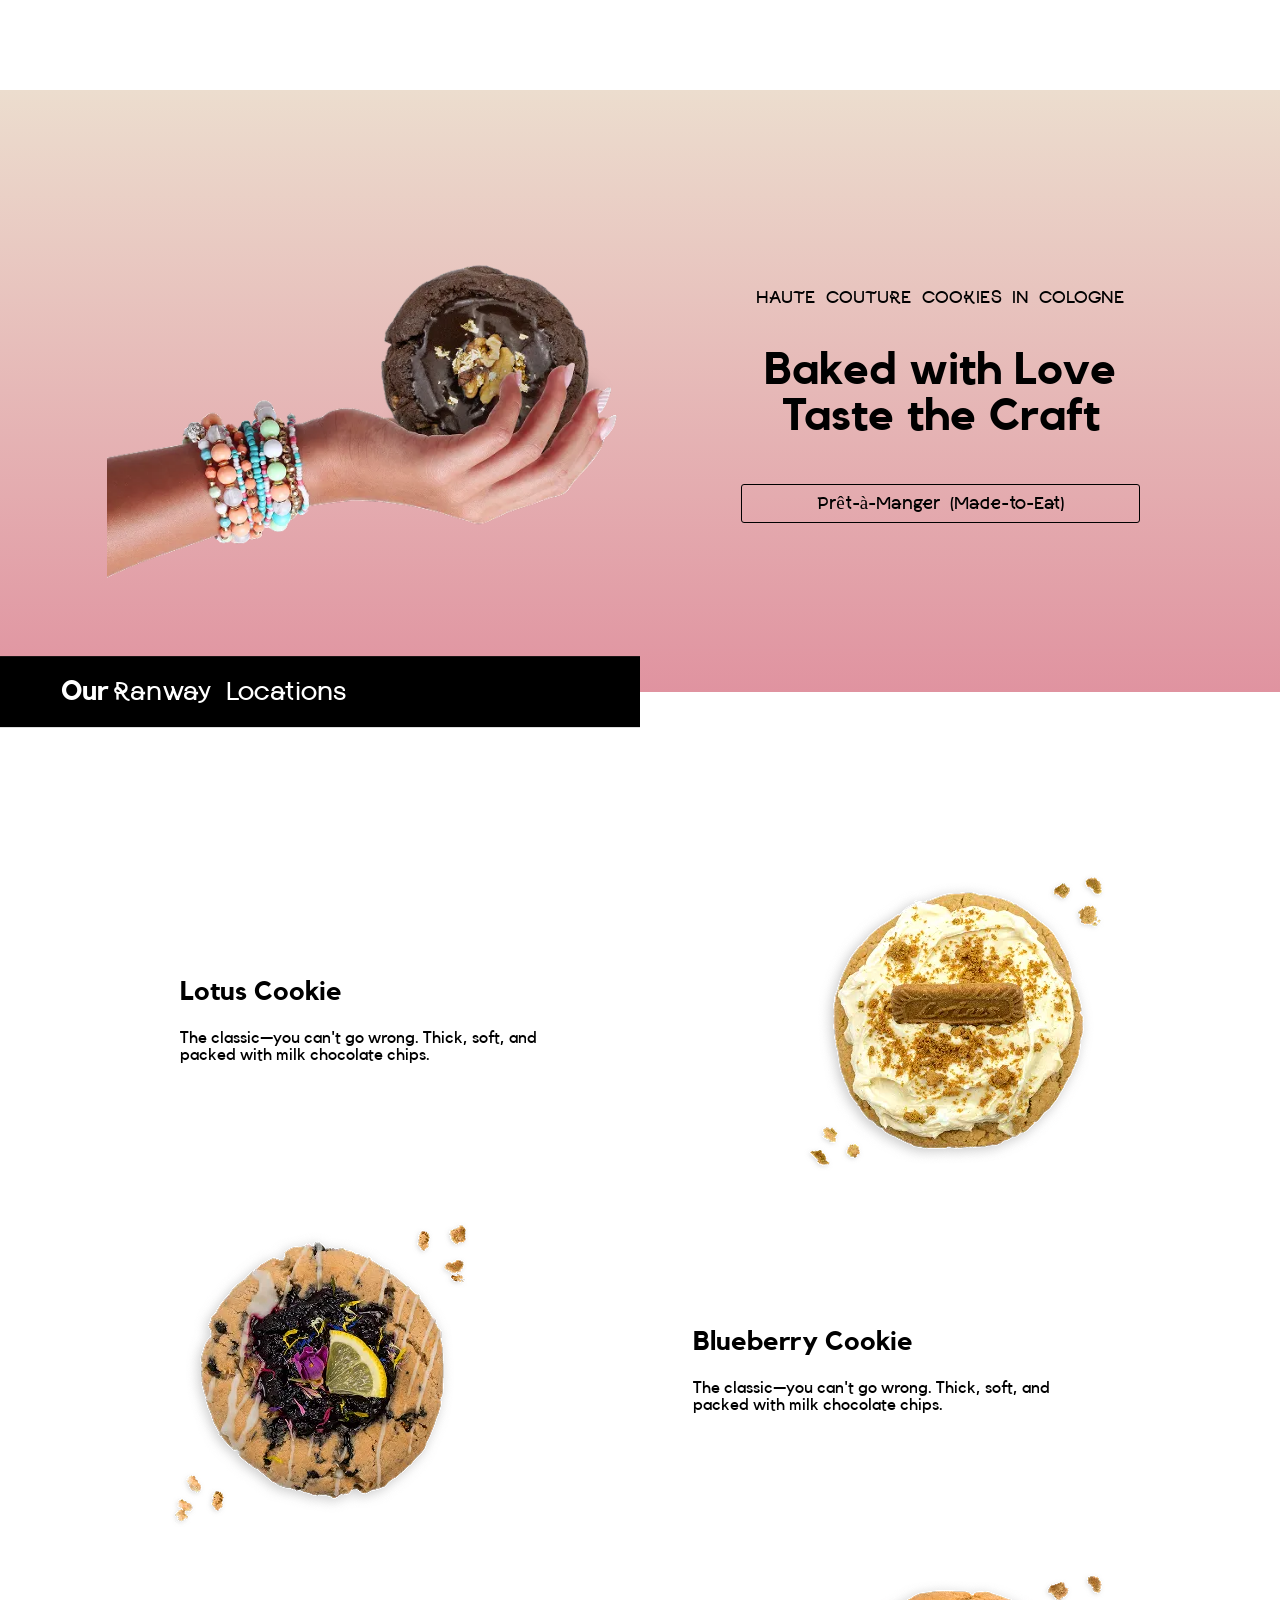
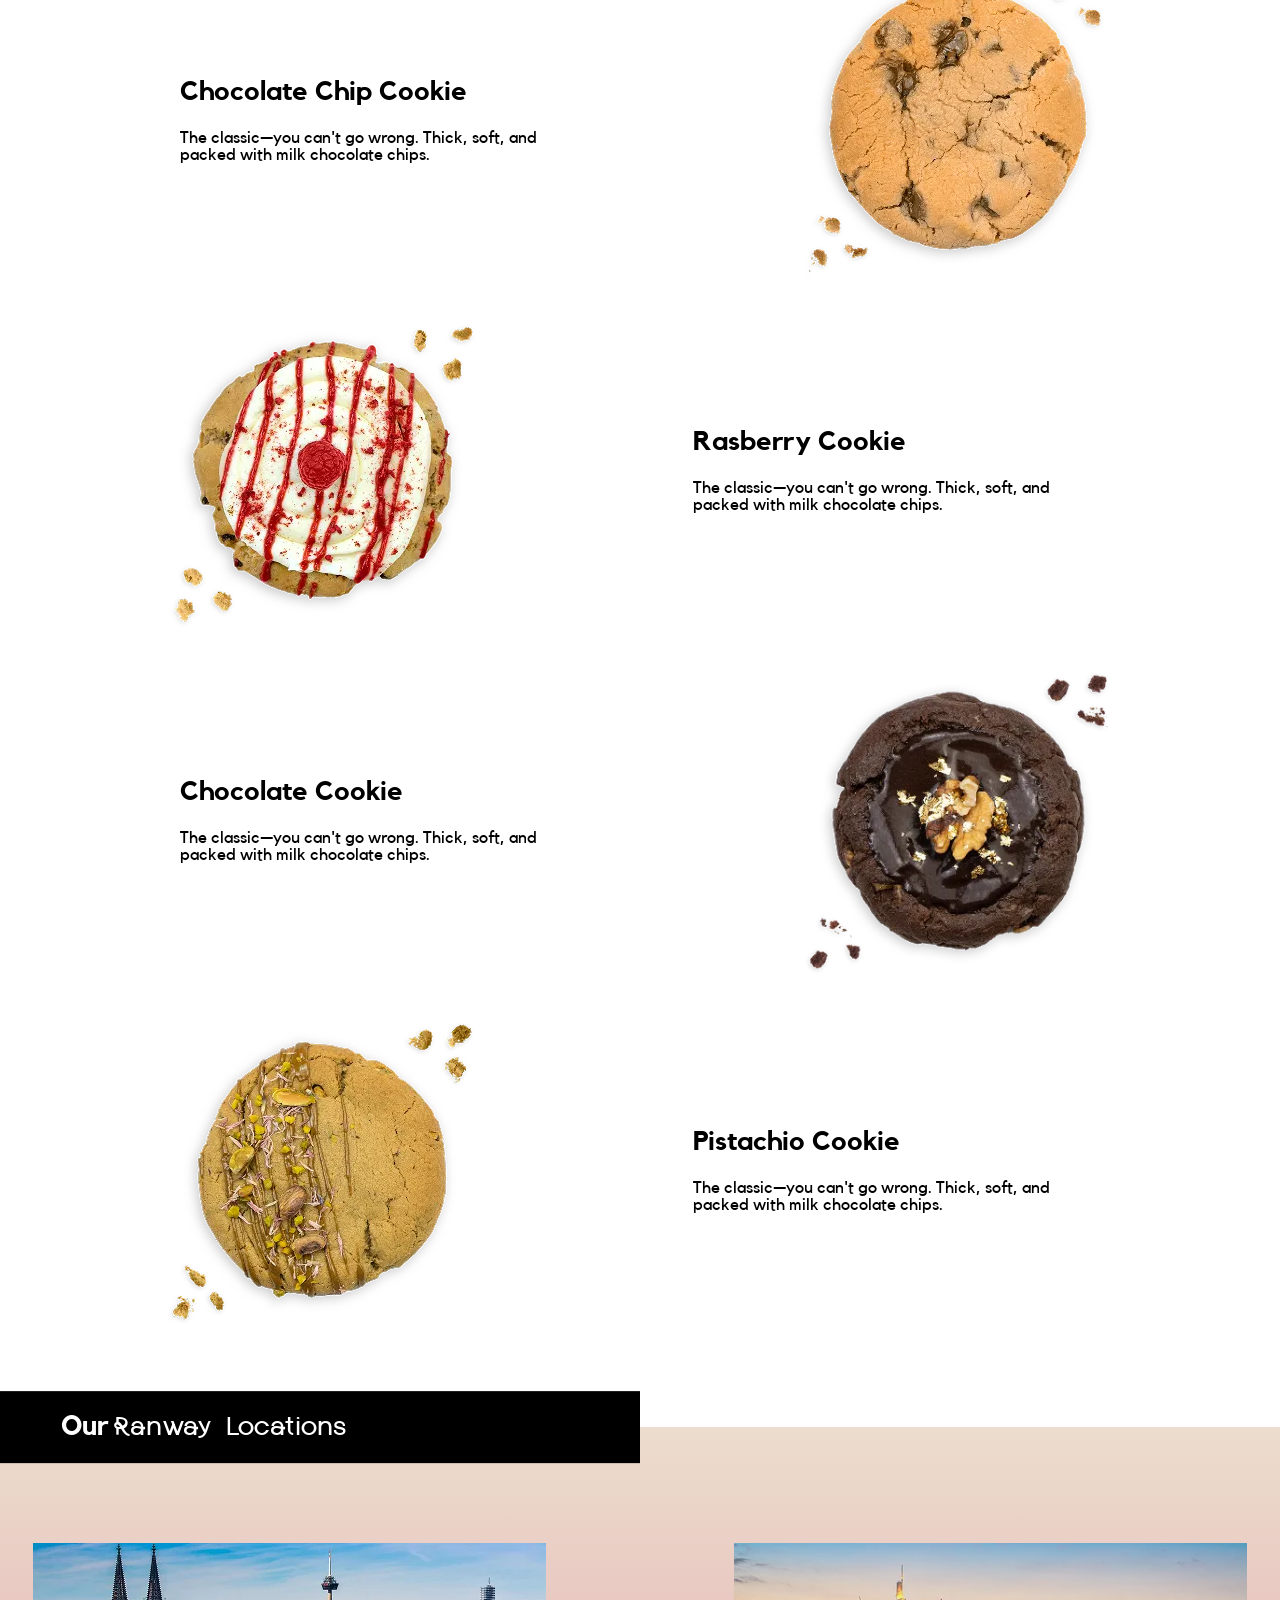
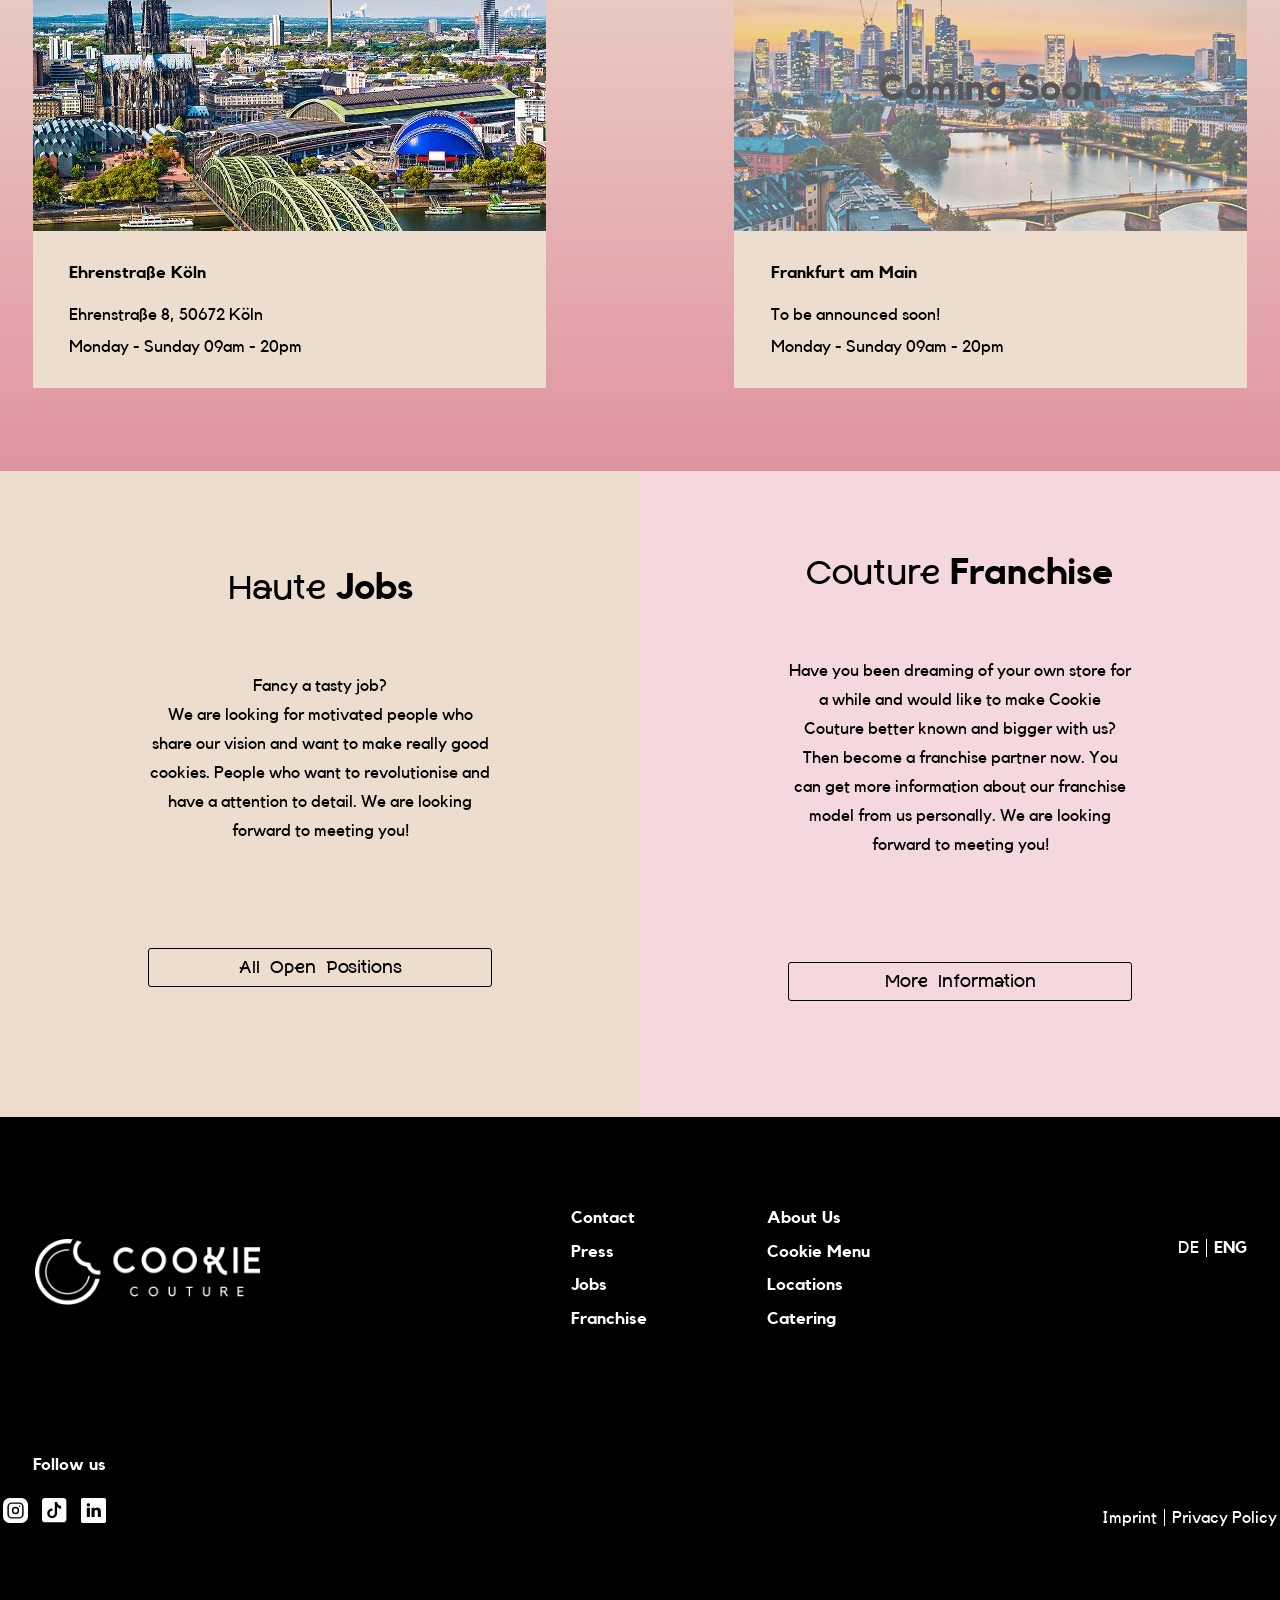
==== commit de1d5688: "add some scroll anim" ====
--- a/index.html
+++ b/index.html
@@ -4,6 +4,23 @@
     <meta charset="UTF-8" />
     <meta name="viewport" content="width=device-width, initial-scale=1.0" />
     <title>Cookie Coutre | Home</title>
+    <link
+      rel="preload"
+      as="image"
+      href="./images/logo-header.webp"
+      type="image/webp"
+    />
+    <link
+      rel="preload"
+      as="image"
+      href="./images/home/hero-cookie.webp"
+      type="image/webp"
+    />
+    <link
+      rel="preload"
+      as="image"
+      imagesrcset="./images/home/hero-cookie.webp"
+    />
     <link
       rel="shortcut icon"
       href="./images/icons/favicon.ico"
@@ -40,8 +57,8 @@
             <a href="index.html" class="logo header__logo">
               <img
                 src="./images/logo-header.webp"
-                alt="cookie-logo"
-                width="180"
+                alt="logo"
+                width="50"
                 height="52"
                 loading="lazy"
                 decoding="async"
@@ -104,7 +121,6 @@
                 width="280"
                 height="280"
                 decoding="async"
-                loading="lazy"
               />
             </div>
             <div class="hero__text-content">
@@ -382,36 +398,54 @@
                 />
               </a>
               <nav class="footer-menu">
-                <ul class="footer-menu__list">
-                  <li class="footer-menu__item">
-                    <a href="contact.html" class="footer-menu__link link"
+                <ul class="footer-menu__list scroll-anim">
+                  <li class="footer-menu__item">
+                    <a
+                      href="contact.html"
+                      class="footer-menu__link link"
+                      style="--index: 1"
                       ><span>Contact</span></a
                     >
                   </li>
                   <li class="footer-menu__item">
-                    <a href="#" class="footer-menu__link link"
+                    <a
+                      href="#"
+                      class="footer-menu__link link"
+                      style="--index: 2"
                       ><span>Press</span></a
                     >
                   </li>
                   <li class="footer-menu__item">
-                    <a href="jobs.html" class="footer-menu__link link"
+                    <a
+                      href="jobs.html"
+                      class="footer-menu__link link"
+                      style="--index: 3"
                       ><span>Jobs</span></a
                     >
                   </li>
                   <li class="footer-menu__item">
-                    <a href="franchising.html" class="footer-menu__link link"
+                    <a
+                      href="franchising.html"
+                      class="footer-menu__link link"
+                      style="--index: 4"
                       ><span>Franchise</span></a
                     >
                   </li>
                 </ul>
-                <ul class="footer-menu__list">
-                  <li class="footer-menu__item">
-                    <a href="about.html" class="footer-menu__link link"
+                <ul class="footer-menu__list scroll-anim">
+                  <li class="footer-menu__item">
+                    <a
+                      href="about.html"
+                      class="footer-menu__link link"
+                      style="--index: 1"
                       ><span>About Us</span></a
                     >
                   </li>
                   <li class="footer-menu__item">
-                    <a href="index.html#cookies" class="footer-menu__link link"
+                    <a
+                      href="index.html#cookies"
+                      class="footer-menu__link link"
+                      style="--index: 2"
                       ><span>Cookie Menu</span></a
                     >
                   </li>
@@ -419,11 +453,15 @@
                     <a
                       href="index.html#locations"
                       class="footer-menu__link link"
+                      style="--index: 3"
                       ><span>Locations</span></a
                     >
                   </li>
                   <li class="footer-menu__item">
-                    <a href="catering.html" class="footer-menu__link link"
+                    <a
+                      href="catering.html"
+                      class="footer-menu__link link"
+                      style="--index: 4"
                       ><span>Catering</span></a
                     >
                   </li>
@@ -445,7 +483,7 @@
             <div class="footer__bottom">
               <div class="socials">
                 <h4 class="socials__title"><strong>Follow us</strong></h4>
-                <ul class="socials__list">
+                <ul class="socials__list scroll-anim">
                   <li class="socials__item">
                     <a
                       href="https://www.instagram.com/accounts/login/"
@@ -519,7 +557,7 @@
                   </li>
                 </ul>
               </div>
-              <div class="privacy">
+              <div class="privacy scroll-anim">
                 <a href="imprint.html" class="privacy__link link"
                   ><span>Imprint</span></a
                 >
--- a/styles/css/styles.min.css
+++ b/styles/css/styles.min.css
@@ -1 +1 @@
-*{padding:0px;margin:0px;border:0px}*,*::before,*::after{-webkit-box-sizing:border-box;box-sizing:border-box}*::before,*::after{display:inline-block}html,body{height:100%}html{scroll-behavior:smooth}body{line-height:1;scrollbar-gutter:stable;-ms-text-size-adjust:100%;-moz-text-size-adjust:100%;-webkit-text-size-adjust:100%;-webkit-font-smoothing:antialiased;-moz-osx-font-smoothing:grayscale}input,button,textarea{font-family:inherit;font-size:inherit;line-height:inherit;color:inherit;background-color:rgba(0,0,0,0)}input,textarea{width:100%}label{display:inline-block}button,select,option{cursor:pointer}a{display:inline-block;color:inherit;text-decoration:none}ul li{list-style:none}img{max-width:100%;height:auto;vertical-align:middle}h1,h2,h3,h4,h5,h6{font-weight:inherit;font-size:inherit}@font-face{font-family:"Lena";src:url("../../fonts/Lena.woff2") format("woff2");font-weight:normal;font-style:normal;font-display:swap}@font-face{font-family:"Kollektif";src:url("../../fonts/Kollektif.woff2") format("woff2");font-weight:normal;font-style:normal;font-display:swap}@font-face{font-family:"Kollektif";src:url("../../fonts/Kollektif-Bold.woff2") format("woff2");font-weight:bold;font-style:normal;font-display:swap}.button-border-flip{position:relative;color:green;background-color:hsla(0,0%,100%,.6);-webkit-transition:background-color,.3s,.5s;transition:background-color,.3s,.5s}.button-border-flip::before{content:"";position:absolute;inset:0px;-webkit-transform:perspective(300px) rotateX(0deg);transform:perspective(300px) rotateX(0deg);border:2px solid currentColor;border-radius:5px;-webkit-transition:.3s;transition:.3s}@media(hover: hover)and (pointer: fine){.button-border-flip:hover,.button-border-flip:focus-within{background-color:hsla(0,0%,100%,.9)}}@media(hover: none)and (pointer: coarse){.button-border-flip:active,.button-border-flip:focus,.button-border-flip:focus-within{background-color:hsla(0,0%,100%,.9)}}@media(hover: hover)and (pointer: fine){.button-border-flip:hover::before,.button-border-flip:focus-within::before{-webkit-transition:.3s;transition:.3s;border:4px solid currentColor;-webkit-transform:perspective(350px) rotateX(-180deg);transform:perspective(350px) rotateX(-180deg)}}@media(hover: none)and (pointer: coarse){.button-border-flip:active::before,.button-border-flip:focus::before,.button-border-flip:focus-within::before{-webkit-transition:.3s;transition:.3s;border:4px solid currentColor;-webkit-transform:perspective(350px) rotateX(-180deg);transform:perspective(350px) rotateX(-180deg)}}.burger:after,.burger:before,.burger span{display:block;position:absolute;top:50%;left:0;background-color:#000;width:40px;height:3px;border-radius:0}.burger{position:relative;z-index:5}.burger span{margin-top:-1.5px}.burger:before{content:"";margin-top:-16.5px}.burger:after{content:"";margin-top:13.5px}@media(max-width: 1024px){.burger{width:40px;height:40px;display:inline-block;position:relative;background-color:rgba(0,0,0,0);border:0;padding:0;outline:none;-webkit-user-select:none;-moz-user-select:none;-ms-user-select:none;user-select:none;-webkit-touch-callout:none;-ms-touch-action:manipulation;touch-action:manipulation;cursor:pointer}}@media(min-width: 1024.9px){.burger{display:none}}.translate-center span{-webkit-transition:.2s ease-in-out .2s;transition:.2s ease-in-out .2s}.translate-center:before,.translate-center:after{-webkit-transition:margin .2s ease-in-out .2s,-webkit-transform .2s ease-in-out 0s;transition:margin .2s ease-in-out .2s,-webkit-transform .2s ease-in-out 0s;transition:margin .2s ease-in-out .2s,transform .2s ease-in-out 0s;transition:margin .2s ease-in-out .2s,transform .2s ease-in-out 0s,-webkit-transform .2s ease-in-out 0s}.translate-center.active span{background-color:rgba(0,0,0,0);-webkit-transition-delay:0s;transition-delay:0s}.translate-center.active:before,.translate-center.active:after{margin-top:0;-webkit-transition-delay:0s,.25s,.25s;transition-delay:0s,.25s,.25s}.translate-center.active:before{-webkit-transform:rotate(45deg);-ms-transform:rotate(45deg);transform:rotate(45deg)}.translate-center.active:after{-webkit-transform:rotate(-45deg);-ms-transform:rotate(-45deg);transform:rotate(-45deg)}.button{width:min(100%,592px);position:relative;left:0;top:0;padding:.5625rem;display:-webkit-box;display:-ms-flexbox;display:flex;-webkit-box-pack:center;-ms-flex-pack:center;justify-content:center;-webkit-box-align:center;-ms-flex-align:center;align-items:center;-webkit-column-gap:10px;-moz-column-gap:10px;column-gap:10px;color:#000;border-radius:3px;border:1px solid currentColor;-webkit-transition:.3s ease-in-out;transition:.3s ease-in-out;cursor:pointer;overflow:hidden;z-index:2}.button span,.button strong{position:relative;top:0;left:0;z-index:2}.button{font-size:1.25rem}@media(max-width: 1466px){.button{font-size:calc(0.875rem + (0.375)*(100vw - 20rem)/(71.625))}}.button::after{content:"";position:absolute;top:0;right:-100%;z-index:-1;width:52%;height:110%;background-color:#dc754f;clip-path:polygon(0% 1.5%, 85% 0%, 100.1% 0%, 100.1% 100.3%, 85% 100%, 28.6% 99.8%, 25.4% 90.8%, 4.1% 18%);-webkit-transition:.3s ease-out;transition:.3s ease-out}@media(hover: hover)and (pointer: fine){.button:hover::after,.button:focus-within::after{right:0}}@media(hover: none)and (pointer: coarse){.button:active::after,.button:focus::after,.button:focus-within::after{right:0}}@media(hover: hover)and (pointer: fine){.button:hover,.button:focus-within{border:1px solid #dc754f}}@media(hover: none)and (pointer: coarse){.button:active,.button:focus,.button:focus-within{border:1px solid #dc754f}}.buttons-lang{display:-webkit-box;display:-ms-flexbox;display:flex;-webkit-column-gap:7px;-moz-column-gap:7px;column-gap:7px}.buttons-lang__line{background-color:#fff;width:1px}.buttons-lang__lang{font-size:1.125rem}@media(max-width: 1466px){.buttons-lang__lang{font-size:calc(0.875rem + (0.25)*(100vw - 20rem)/(71.625))}}.buttons-lang__lang{text-transform:uppercase}.buttons-lang__lang--bold{font-weight:bold}.footer{background-color:#000;color:#fff}.footer__container{max-width:1320px;margin-inline:auto;overflow-x:clip;padding-inline:36px}@media(max-width: 1466px){.footer__container{padding-inline:calc(15px + (21)*(100vw - 320px)/(1146))}}.footer__content{display:-webkit-box;display:-ms-flexbox;display:flex;-webkit-box-orient:vertical;-webkit-box-direction:normal;-ms-flex-direction:column;flex-direction:column;row-gap:108px}@media(max-width: 1466px){.footer__content{row-gap:calc(52px + (56)*(100vw - 320px)/(1146))}}.footer__content{padding-top:132px}@media(max-width: 1466px){.footer__content{padding-top:calc(70px + (62)*(100vw - 320px)/(1146))}}.footer__content{padding-bottom:89px}@media(max-width: 1466px){.footer__content{padding-bottom:calc(40px + (49)*(100vw - 320px)/(1146))}}.footer__top{display:-webkit-box;display:-ms-flexbox;display:flex;-webkit-box-pack:justify;-ms-flex-pack:justify;justify-content:space-between}.footer__bottom{display:-webkit-box;display:-ms-flexbox;display:flex;-webkit-column-gap:20px;-moz-column-gap:20px;column-gap:20px;-webkit-box-pack:justify;-ms-flex-pack:justify;justify-content:space-between;-webkit-box-align:end;-ms-flex-align:end;align-items:end}.footer__lang{-ms-flex-item-align:start;align-self:start}@media(max-width: 600px){.footer .footer__top{-ms-flex-wrap:wrap;flex-wrap:wrap;-webkit-column-gap:10px;-moz-column-gap:10px;column-gap:10px;-webkit-box-pack:space-evenly;-ms-flex-pack:space-evenly;justify-content:space-evenly}.footer .logo--footer{-webkit-box-ordinal-group:2;-ms-flex-order:1;order:1}.footer .footer__lang{-webkit-box-ordinal-group:3;-ms-flex-order:2;order:2;margin-bottom:108px}}@media(max-width: 600px)and (max-width: 1466px){.footer .footer__lang{margin-bottom:calc(52px + (56)*(100vw - 320px)/(1146))}}@media(max-width: 600px){.footer .footer-menu{-webkit-box-ordinal-group:4;-ms-flex-order:3;order:3}}.footer-menu{display:-webkit-box;display:-ms-flexbox;display:flex;-webkit-box-pack:justify;-ms-flex-pack:justify;justify-content:space-between;-ms-flex-wrap:wrap;flex-wrap:wrap;-webkit-column-gap:120px;-moz-column-gap:120px;column-gap:120px}.footer-menu__list{display:-webkit-box;display:-ms-flexbox;display:flex;-webkit-box-orient:vertical;-webkit-box-direction:normal;-ms-flex-direction:column;flex-direction:column;row-gap:1rem}.footer-menu__link{font-weight:700;color:#fff;font-size:1.125rem}@media(max-width: 1466px){.footer-menu__link{font-size:calc(0.875rem + (0.25)*(100vw - 20rem)/(71.625))}}.header{position:sticky;left:0;top:0;right:0;z-index:50;-webkit-transition:.3s ease-in-out;transition:.3s ease-in-out}.header__content{width:100%;display:-webkit-box;display:-ms-flexbox;display:flex;-webkit-box-pack:justify;-ms-flex-pack:justify;justify-content:space-between;-webkit-box-align:center;-ms-flex-align:center;align-items:center;-webkit-column-gap:1rem;-moz-column-gap:1rem;column-gap:1rem;-webkit-transition:.3s ease-in-out;transition:.3s ease-in-out;padding-block:22px}@media(max-width: 1466px){.header__content{padding-block:calc(12px + (10)*(100vw - 320px)/(1146))}}.header__container{max-width:1366px;margin-inline:auto;overflow-x:clip;padding-inline:36px}@media(max-width: 1466px){.header__container{padding-inline:calc(15px + (21)*(100vw - 320px)/(1146))}}.header__logo{position:relative;top:0;left:0;z-index:5;font-size:1.8rem}.header.scrolling{background:rgba(79,79,84,.2);backdrop-filter:blur(18px)}.header.hidden{opacity:0;-webkit-transform:translateY(-30px);-ms-transform:translateY(-30px);transform:translateY(-30px)}.link span{position:relative}@media(hover: hover)and (pointer: fine){.link span:hover::before,.link span:focus-within::before{-webkit-transform:scaleX(1) translateY(0px);-ms-transform:scaleX(1) translateY(0px);transform:scaleX(1) translateY(0px)}}@media(hover: none)and (pointer: coarse){.link span:active::before,.link span:focus::before,.link span:focus-within::before{-webkit-transform:scaleX(1) translateY(0px);-ms-transform:scaleX(1) translateY(0px);transform:scaleX(1) translateY(0px)}}.link span::before{content:"";position:absolute;height:2px;bottom:0;left:0;right:0;color:inherit;background-color:currentColor;-webkit-transform:scaleX(0) translateY(5px);-ms-transform:scaleX(0) translateY(5px);transform:scaleX(0) translateY(5px);-webkit-transition:-webkit-transform .3s ease-in-out;transition:-webkit-transform .3s ease-in-out;transition:transform .3s ease-in-out;transition:transform .3s ease-in-out, -webkit-transform .3s ease-in-out}.logo{width:180px}@media(max-width: 1466px){.logo{width:calc(90px + (90)*(100vw - 320px)/(1146))}}.logo{height:52px}@media(max-width: 1466px){.logo{height:calc(25px + (27)*(100vw - 320px)/(1146))}}.logo{overflow:hidden}.logo img{width:100%;height:100%;-o-object-fit:contain;object-fit:contain;-o-object-position:center;object-position:center}.logo--footer{width:250px}@media(max-width: 1466px){.logo--footer{width:calc(125px + (125)*(100vw - 320px)/(1146))}}.logo--footer{height:72px}@media(max-width: 1466px){.logo--footer{height:calc(32px + (40)*(100vw - 320px)/(1146))}}.menu{--gradient: linear-gradient(0deg, #ffb99a 0%, #ffdbc5 100%)}@media(max-width: 1024.9px){.menu__body{position:fixed;left:-100%;top:0;width:100%;height:100svh;padding:100px 30px 30px;-webkit-transition:.3s ease-in-out;transition:.3s ease-in-out;background:var(--gradient);overflow-y:auto;z-index:2}}.menu__body::before{content:"";position:fixed;width:100%;min-height:80px;left:-100%;top:0;-webkit-transition:.3s;transition:.3s;backdrop-filter:blur(18px);z-index:4}@media(max-width: 1024.9px){.menu__list{width:100%;display:-webkit-box;display:-ms-flexbox;display:flex;-webkit-box-orient:vertical;-webkit-box-direction:normal;-ms-flex-direction:column;flex-direction:column;-webkit-box-align:center;-ms-flex-align:center;align-items:center;row-gap:2rem}}@media(min-width: 1024.9px){.menu__list{padding-block:.5rem;display:-webkit-box;display:-ms-flexbox;display:flex;-webkit-box-orient:horizontal;-webkit-box-direction:normal;-ms-flex-direction:row;flex-direction:row;-webkit-box-align:center;-ms-flex-align:center;align-items:center;-ms-flex-wrap:wrap;flex-wrap:wrap;row-gap:1.5rem;-webkit-column-gap:64px;-moz-column-gap:64px;column-gap:64px}}@media(min-width: 1024.9px)and (max-width: 1466px){.menu__list{-webkit-column-gap:calc(32px + (32)*(100vw - 320px)/(1146));-moz-column-gap:calc(32px + (32)*(100vw - 320px)/(1146));column-gap:calc(32px + (32)*(100vw - 320px)/(1146))}}.menu__link{display:inline-block;font-weight:400;color:#000;font-size:1.25rem}@media(max-width: 1466px){.menu__link{font-size:calc(1.5rem + (-0.25)*(100vw - 20rem)/(71.625))}}.menu__body.open{left:0%}.menu__body.open::before{left:0}.menu__link.active{color:#dc754f}.page{min-width:320px;font-family:"Kollektif";color:#000;background-color:#fff;font-weight:400;overflow-x:clip;font-size:calc(0.875rem + (0.125)*(100vw - 20rem)/(27.99875))}@media(min-width: 767.98px){.page{font-size:calc(1rem + (0.125)*(100vw - 47.99875rem)/(43.62625))}}@media(min-width: 1466px){.page{font-size:1.125rem}}.page.lock{overflow:hidden;-ms-touch-action:none;touch-action:none;-ms-scroll-chaining:none;overscroll-behavior:none}.wrapper{min-height:100%;display:-webkit-box;display:-ms-flexbox;display:flex;-webkit-box-orient:vertical;-webkit-box-direction:normal;-ms-flex-direction:column;flex-direction:column;overflow:clip}.wrapper>main{-webkit-box-flex:1;-ms-flex:1 1 auto;flex:1 1 auto}.wrapper>*{min-width:0}.privacy{display:-webkit-box;display:-ms-flexbox;display:flex;-webkit-column-gap:7px;-moz-column-gap:7px;column-gap:7px}.privacy__line{background-color:#fff;width:1px}.privacy__link{font-size:1.125rem}@media(max-width: 1466px){.privacy__link{font-size:calc(0.875rem + (0.25)*(100vw - 20rem)/(71.625))}}.section-header{display:-webkit-box;display:-ms-flexbox;display:flex;-webkit-box-orient:vertical;-webkit-box-direction:normal;-ms-flex-direction:column;flex-direction:column;-webkit-box-align:center;-ms-flex-align:center;align-items:center;row-gap:42px}@media(max-width: 1466px){.section-header{row-gap:calc(22px + (20)*(100vw - 320px)/(1146))}}.section-header__slogan{font-family:"Lena";font-weight:400;text-transform:uppercase;text-align:center;font-size:1.25rem}@media(max-width: 1466px){.section-header__slogan{font-size:calc(1rem + (0.25)*(100vw - 20rem)/(71.625))}}.section-header__title{font-weight:700;text-align:center;font-size:3.125rem}@media(max-width: 1466px){.section-header__title{font-size:calc(1.5rem + (1.625)*(100vw - 20rem)/(71.625))}}.section-label{padding:1.3125rem;background-color:#000;width:76.73vw;translate:0 -50%}@media(min-width: 767.98px){.section-label{width:50vw}}.section-label__title{max-width:650px;margin-left:auto;color:#fff}.section-label__title span{font-family:"Lena";font-weight:400}.section-label__title span,.section-label__title strong{color:#fff;font-size:1.875rem}@media(max-width: 1466px){.section-label__title span,.section-label__title strong{font-size:calc(1rem + (0.875)*(100vw - 20rem)/(71.625))}}.section-label__title{padding-left:44px}@media(max-width: 1466px){.section-label__title{padding-left:calc(22px + (22)*(100vw - 320px)/(1146))}}.socials{display:-webkit-box;display:-ms-flexbox;display:flex;-webkit-box-orient:vertical;-webkit-box-direction:normal;-ms-flex-direction:column;flex-direction:column;row-gap:1.625rem}@media(max-width: 1466px){.socials{row-gap:calc(1rem + (0.625)*(100vw - 20rem)/(71.625))}}.socials__title{width:-webkit-fit-content;width:-moz-fit-content;width:fit-content;text-align:center;font-weight:700;font-size:calc(1.125px + (0 1.5-1.125)*(100vw - 320px)/(447.98))}@media(min-width: 767.98px){.socials__title{font-size:calc(0 1.5px + (rem-0 1.5)*(100vw - 767.98px)/(698.02))}}@media(min-width: 1466px){.socials__title{font-size:rempx}}.socials__list{display:-webkit-box;display:-ms-flexbox;display:flex;-webkit-column-gap:14px;-moz-column-gap:14px;column-gap:14px;-webkit-box-align:center;-ms-flex-align:center;align-items:center}.socials__link svg path,.socials__link svg g{-webkit-transition:.3s ease-in;transition:.3s ease-in}@media(hover: hover)and (pointer: fine){.socials__link svg:hover g,.socials__link svg:focus-within g{fill:#dc754f}}@media(hover: none)and (pointer: coarse){.socials__link svg:active g,.socials__link svg:focus g,.socials__link svg:focus-within g{fill:#dc754f}}@media(hover: hover)and (pointer: fine){.socials__link svg:hover path,.socials__link svg:focus-within path{fill:#dc754f}}@media(hover: none)and (pointer: coarse){.socials__link svg:active path,.socials__link svg:focus path,.socials__link svg:focus-within path{fill:#dc754f}}.subtitle{font-weight:700;font-size:1.875rem}@media(max-width: 1466px){.subtitle{font-size:calc(0.9375rem + (0.9375)*(100vw - 20rem)/(71.625))}}.white-section-text__container{max-width:1200px;margin-inline:auto;overflow-x:clip;padding-inline:36px}@media(max-width: 1466px){.white-section-text__container{padding-inline:calc(15px + (21)*(100vw - 320px)/(1146))}}.white-section-text__container{padding-block:100px}@media(max-width: 1466px){.white-section-text__container{padding-block:calc(50px + (50)*(100vw - 320px)/(1146))}}.white-section-text__container p{line-height:166.666667%;text-align:justify;font-size:1.125rem}@media(max-width: 1466px){.white-section-text__container p{font-size:calc(0.875rem + (0.25)*(100vw - 20rem)/(71.625))}}.white-section-text__container p:not(:last-child){margin-bottom:3.125rem}@media(max-width: 1466px){.white-section-text__container p:not(:last-child){margin-bottom:calc(1.25rem + (1.875)*(100vw - 20rem)/(71.625))}}.white-section-text__title{font-weight:700;margin-bottom:1.25rem}@media(max-width: 1466px){.white-section-text__title{margin-bottom:calc(0.625rem + (0.625)*(100vw - 20rem)/(71.625))}}.white-section-text__text{margin-bottom:1.875rem}@media(max-width: 1466px){.white-section-text__text{margin-bottom:calc(1.25rem + (0.625)*(100vw - 20rem)/(71.625))}}.white-section-text__list{display:-webkit-box;display:-ms-flexbox;display:flex;-webkit-box-orient:vertical;-webkit-box-direction:normal;-ms-flex-direction:column;flex-direction:column;row-gap:.75rem}.white-section-text__item{position:relative;display:-webkit-box;display:-ms-flexbox;display:flex;-webkit-box-align:center;-ms-flex-align:center;align-items:center}.white-section-text__item::before{content:"";width:4px;height:4px;margin-right:.75rem;border-radius:50%;background-color:currentColor}.only-title{background:-webkit-gradient(linear, left bottom, left top, from(#e093a0), to(#ecddce));background:linear-gradient(0deg, #e093a0 0%, #ecddce 100%)}.only-title__container{display:-webkit-box;display:-ms-flexbox;display:flex;-webkit-box-orient:vertical;-webkit-box-direction:normal;-ms-flex-direction:column;flex-direction:column;-webkit-box-pack:center;-ms-flex-pack:center;justify-content:center;-webkit-box-align:center;-ms-flex-align:center;align-items:center;padding:79px}@media(max-width: 1466px){.only-title__container{padding:calc(32px + (47)*(100vw - 320px)/(1146))}}.hero-page__top{background:-webkit-gradient(linear, left bottom, left top, from(#e093a0), to(#ecddce));background:linear-gradient(0deg, #e093a0 0%, #ecddce 100%);padding-top:20px;margin-bottom:113px}@media(max-width: 1466px){.hero-page__top{margin-bottom:calc(25px + (88)*(100vw - 320px)/(1146))}}.hero-page__container{max-width:1320px;margin-inline:auto;overflow-x:clip;display:-webkit-box;display:-ms-flexbox;display:flex;-ms-flex-wrap:wrap;flex-wrap:wrap;-webkit-box-pack:center;-ms-flex-pack:center;justify-content:center;-webkit-box-align:center;-ms-flex-align:center;align-items:center;padding-inline:36px}@media(max-width: 1466px){.hero-page__container{padding-inline:calc(15px + (21)*(100vw - 320px)/(1146))}}.hero-page__container{-webkit-column-gap:110px;-moz-column-gap:110px;column-gap:110px}@media(max-width: 1466px){.hero-page__container{-webkit-column-gap:calc(20px + (90)*(100vw - 320px)/(1146));-moz-column-gap:calc(20px + (90)*(100vw - 320px)/(1146));column-gap:calc(20px + (90)*(100vw - 320px)/(1146))}}@media(min-width: 767.98px){.hero-page__container{-ms-flex-wrap:nowrap;flex-wrap:nowrap}}.hero-page__img{aspect-ratio:750/500;translate:0 20%;width:750px}@media(max-width: 1466px){.hero-page__img{width:calc(280px + (470)*(100vw - 320px)/(1146))}}.hero-page__img{overflow:hidden}.hero-page__img img{width:100%;height:100%;-o-object-fit:cover;object-fit:cover;-o-object-position:center;object-position:center}.order{background:#ecddce}.order__container{max-width:715px;margin-inline:auto;display:-webkit-box;display:-ms-flexbox;display:flex;-webkit-box-orient:vertical;-webkit-box-direction:normal;-ms-flex-direction:column;flex-direction:column;-webkit-box-align:center;-ms-flex-align:center;align-items:center;overflow-x:clip;padding-inline:36px}@media(max-width: 1466px){.order__container{padding-inline:calc(15px + (21)*(100vw - 320px)/(1146))}}.order__container{padding-top:74px}@media(max-width: 1466px){.order__container{padding-top:calc(30px + (44)*(100vw - 320px)/(1146))}}.order__container{padding-bottom:100px}@media(max-width: 1466px){.order__container{padding-bottom:calc(50px + (50)*(100vw - 320px)/(1146))}}.order__title strong{font-weight:700}.order__title span{font-family:"Lena";font-weight:400}.order__title{font-size:2.5rem}@media(max-width: 1466px){.order__title{font-size:calc(1.25rem + (1.25)*(100vw - 20rem)/(71.625))}}.order__title{margin-bottom:50px}@media(max-width: 1466px){.order__title{margin-bottom:calc(20px + (30)*(100vw - 320px)/(1146))}}.order__subtitle{width:-webkit-fit-content;width:-moz-fit-content;width:fit-content;text-align:center;margin-inline:auto}.order__text p{text-align:center}.order__text p:not(:last-child){margin-bottom:.625rem}.order__text{margin-bottom:89px}@media(max-width: 1466px){.order__text{margin-bottom:calc(36px + (53)*(100vw - 320px)/(1146))}}.catering__text{margin-bottom:50px}@media(max-width: 1466px){.catering__text{margin-bottom:calc(20px + (30)*(100vw - 320px)/(1146))}}.values{position:relative;background:-webkit-gradient(linear, left bottom, left top, from(#e093a0), to(#ecddce));background:linear-gradient(0deg, #e093a0 0%, #ecddce 100%);padding-block:132px}@media(max-width: 1466px){.values{padding-block:calc(64px + (68)*(100vw - 320px)/(1146))}}.values__label{position:absolute;top:0;left:0}.values__container{max-width:1315px;margin-inline:auto;overflow-x:clip;padding-inline:36px}@media(max-width: 1466px){.values__container{padding-inline:calc(15px + (21)*(100vw - 320px)/(1146))}}.values__content{display:grid;grid-template-columns:repeat(1, minmax(280px, 513px));-webkit-box-pack:space-evenly;-ms-flex-pack:space-evenly;justify-content:space-evenly;-webkit-column-gap:1rem;-moz-column-gap:1rem;column-gap:1rem;row-gap:60px}@media(max-width: 1466px){.values__content{row-gap:calc(30px + (30)*(100vw - 320px)/(1146))}}@media(min-width: 767.98px){.values__content{grid-template-columns:repeat(2, minmax(280px, 513px));-webkit-box-pack:justify;-ms-flex-pack:justify;justify-content:space-between}}.card-values{display:-webkit-box;display:-ms-flexbox;display:flex;-webkit-box-orient:vertical;-webkit-box-direction:normal;-ms-flex-direction:column;flex-direction:column;-webkit-box-align:center;-ms-flex-align:center;align-items:center;background-color:#ecddce;padding-inline:52px}@media(max-width: 1466px){.card-values{padding-inline:calc(20px + (32)*(100vw - 320px)/(1146))}}.card-values{padding-block:56px}@media(max-width: 1466px){.card-values{padding-block:calc(26px + (30)*(100vw - 320px)/(1146))}}.card-values__img{aspect-ratio:1/1;overflow:hidden}.card-values__img img{width:100%;height:100%;-o-object-fit:contain;object-fit:contain;-o-object-position:center;object-position:center}.card-values__img{margin-bottom:28px}@media(max-width: 1466px){.card-values__img{margin-bottom:calc(14px + (14)*(100vw - 320px)/(1146))}}.card-values__title{margin-bottom:40px}@media(max-width: 1466px){.card-values__title{margin-bottom:calc(20px + (20)*(100vw - 320px)/(1146))}}.card-values__text p{text-align:justify;line-height:166.666667%}.card-values__text p:not(:last-child){margin-bottom:.625rem}.home__container{max-width:1315px;margin-inline:auto;overflow-x:clip;padding-inline:36px}@media(max-width: 1466px){.home__container{padding-inline:calc(15px + (21)*(100vw - 320px)/(1146))}}.home__locations{position:relative}.hero{background:-webkit-gradient(linear, left bottom, left top, from(#e093a0), to(#ecddce));background:linear-gradient(0deg, #e093a0 0%, #ecddce 100%)}.hero__content{display:-webkit-box;display:-ms-flexbox;display:flex;-webkit-box-pack:center;-ms-flex-pack:center;justify-content:center;-webkit-box-align:center;-ms-flex-align:center;align-items:center;-ms-flex-wrap:wrap-reverse;flex-wrap:wrap-reverse}@media(min-width: 767.98px){.hero__content{-ms-flex-wrap:nowrap;flex-wrap:nowrap}}.hero__img{aspect-ratio:1/1;width:100%}@media(min-width: 767.98px){.hero__img{max-width:47%}}.hero__img{overflow:hidden}.hero__img img{width:100%;height:100%;-o-object-fit:cover;object-fit:cover;-o-object-position:center;object-position:center}.hero__text-content{max-width:464px;margin-top:30px;padding-inline:36px}@media(max-width: 1466px){.hero__text-content{padding-inline:calc(15px + (21)*(100vw - 320px)/(1146))}}.hero__header{margin-bottom:3.25rem}@media(max-width: 1466px){.hero__header{margin-bottom:calc(1.375rem + (1.875)*(100vw - 20rem)/(71.625))}}.hero__title{font-size:3.125rem}@media(max-width: 1466px){.hero__title{font-size:calc(1.375rem + (1.75)*(100vw - 20rem)/(71.625))}}.hero__button span{font-family:"Lena";font-weight:400}.locations__label{position:absolute;top:0;left:0}.locations-top{background:-webkit-gradient(linear, left bottom, left top, from(#e093a0), to(#ecddce));background:linear-gradient(0deg, #e093a0 0%, #ecddce 100%);padding-top:127px}@media(max-width: 1466px){.locations-top{padding-top:calc(60px + (67)*(100vw - 320px)/(1146))}}.locations-top{padding-bottom:91px}@media(max-width: 1466px){.locations-top{padding-bottom:calc(40px + (51)*(100vw - 320px)/(1146))}}.locations-top__container{max-width:1315px;margin-inline:auto;overflow-x:clip;padding-inline:36px}@media(max-width: 1466px){.locations-top__container{padding-inline:calc(15px + (21)*(100vw - 320px)/(1146))}}.locations-top__content{display:grid;grid-template-columns:repeat(1, minmax(280px, 513px));-webkit-box-pack:space-evenly;-ms-flex-pack:space-evenly;justify-content:space-evenly;-webkit-column-gap:1rem;-moz-column-gap:1rem;column-gap:1rem;row-gap:60px}@media(max-width: 1466px){.locations-top__content{row-gap:calc(30px + (30)*(100vw - 320px)/(1146))}}@media(min-width: 767.98px){.locations-top__content{grid-template-columns:repeat(2, minmax(280px, 513px));-webkit-box-pack:justify;-ms-flex-pack:justify;justify-content:space-between}}.locations-bottom__content{display:-webkit-box;display:-ms-flexbox;display:flex;-ms-flex-wrap:wrap;flex-wrap:wrap}@media(min-width: 767.98px){.locations-bottom__content{-ms-flex-wrap:nowrap;flex-wrap:nowrap}}.locations-bottom__item{display:-webkit-box;display:-ms-flexbox;display:flex;-webkit-box-pack:center;-ms-flex-pack:center;justify-content:center;-webkit-box-align:center;-ms-flex-align:center;align-items:center;width:100vw}@media(min-width: 767.98px){.locations-bottom__item{width:50vw}}.locations-bottom__item{padding-bottom:127px}@media(max-width: 1466px){.locations-bottom__item{padding-bottom:calc(60px + (67)*(100vw - 320px)/(1146))}}.locations-bottom__item{padding-top:91px}@media(max-width: 1466px){.locations-bottom__item{padding-top:calc(40px + (51)*(100vw - 320px)/(1146))}}.locations-bottom__item:nth-child(1){background-color:#ecddce}.locations-bottom__item:nth-child(2){background-color:#f4d8dd}.locations-bottom-item{max-width:410px;display:-webkit-box;display:-ms-flexbox;display:flex;-webkit-box-orient:vertical;-webkit-box-direction:normal;-ms-flex-direction:column;flex-direction:column;-webkit-box-align:center;-ms-flex-align:center;align-items:center;-webkit-box-pack:justify;-ms-flex-pack:justify;justify-content:space-between;padding-inline:36px}@media(max-width: 1466px){.locations-bottom-item{padding-inline:calc(15px + (21)*(100vw - 320px)/(1146))}}.locations-bottom-item__title{text-align:center;margin-inline:auto}.locations-bottom-item__title span{font-family:"Lena";font-weight:400}.locations-bottom-item__title{font-size:2.5rem}@media(max-width: 1466px){.locations-bottom-item__title{font-size:calc(1.25rem + (1.25)*(100vw - 20rem)/(71.625))}}.locations-bottom-item__title{margin-bottom:70px}@media(max-width: 1466px){.locations-bottom-item__title{margin-bottom:calc(30px + (40)*(100vw - 320px)/(1146))}}.locations-bottom-item__text{-webkit-box-flex:1;-ms-flex:1 1 auto;flex:1 1 auto}.locations-bottom-item__text p{line-height:166.666667%;text-align:center}.locations-bottom-item__text P:not(:last-child){margin-bottom:.625rem}.locations-bottom-item__text{margin-bottom:115px}@media(max-width: 1466px){.locations-bottom-item__text{margin-bottom:calc(40px + (75)*(100vw - 320px)/(1146))}}.locations-bottom-item__button span{font-family:"Lena";font-weight:400}.locations-place{max-width:513px;position:relative}.locations-place__body{background-color:#ecddce;padding-inline:40px}@media(max-width: 1466px){.locations-place__body{padding-inline:calc(20px + (20)*(100vw - 320px)/(1146))}}.locations-place__body{padding-block:36px}@media(max-width: 1466px){.locations-place__body{padding-block:calc(14px + (22)*(100vw - 320px)/(1146))}}.locations-place__img{aspect-ratio:513/288;overflow:hidden}.locations-place__img img{width:100%;height:100%;-o-object-fit:cover;object-fit:cover;-o-object-position:center;object-position:center}.locations-place__img.soon{position:relative;display:-webkit-box;display:-ms-flexbox;display:flex;-webkit-box-pack:center;-ms-flex-pack:center;justify-content:center;-webkit-box-align:center;-ms-flex-align:center;align-items:center}.locations-place__img.soon::before{content:"";position:absolute;left:0;top:0;right:0;height:100%;background-color:rgba(217,217,217,.4);z-index:2}.locations-place__img.soon::after{content:"Coming Soon";position:absolute;font-size:40px}@media(max-width: 1466px){.locations-place__img.soon::after{font-size:calc(20px + (20)*(100vw - 320px)/(1146))}}.locations-place__img.soon::after{font-weight:700}.locations-place__title{font-weight:700;font-size:calc(0.875 0px + (1.875-0.875 0)*(100vw - 320px)/(447.98))}@media(min-width: 767.98px){.locations-place__title{font-size:calc(1.875px + (rem-1.875)*(100vw - 767.98px)/(698.02))}}@media(min-width: 1466px){.locations-place__title{font-size:rempx}}.locations-place__title{margin-bottom:1.6875rem}@media(max-width: 1466px){.locations-place__title{margin-bottom:calc(0.75rem + (0.9375)*(100vw - 20rem)/(71.625))}}.locations-place__link{margin-bottom:1rem}@media(max-width: 1466px){.locations-place__link{margin-bottom:calc(0.5rem + (0.5)*(100vw - 20rem)/(71.625))}}.cookies__content{max-width:986px;margin-inline:auto;row-gap:1rem;padding-block:92px}@media(max-width: 1466px){.cookies__content{padding-block:calc(30px + (62)*(100vw - 320px)/(1146))}}.cookie{display:-webkit-box;display:-ms-flexbox;display:flex;-webkit-box-align:center;-ms-flex-align:center;align-items:center;-webkit-box-pack:justify;-ms-flex-pack:justify;justify-content:space-between}.cookie__title{font-weight:700;font-size:1.875rem}@media(max-width: 1466px){.cookie__title{font-size:calc(0.875rem + (1)*(100vw - 20rem)/(71.625))}}.cookie__title{margin-bottom:1.6875rem}@media(max-width: 1466px){.cookie__title{margin-bottom:calc(0.75rem + (0.9375)*(100vw - 20rem)/(71.625))}}.cookie__img{max-width:350px;aspect-ratio:1/1;overflow:hidden}.cookie__img img{width:100%;height:100%;-o-object-fit:contain;object-fit:contain;-o-object-position:center;object-position:center}.cookie__body{max-width:473px;padding-inline:36px}@media(max-width: 1466px){.cookie__body{padding-inline:calc(15px + (21)*(100vw - 320px)/(1146))}}.cookie:nth-child(odd){-webkit-box-orient:horizontal;-webkit-box-direction:reverse;-ms-flex-direction:row-reverse;flex-direction:row-reverse}.contact{margin-bottom:1.875rem}@media(max-width: 1466px){.contact{margin-bottom:calc(0.9375rem + (0.9375)*(100vw - 20rem)/(71.625))}}.contact__title span{font-weight:400}.form-section{padding-top:48px}@media(max-width: 1466px){.form-section{padding-top:calc(24px + (24)*(100vw - 320px)/(1146))}}.form-section{padding-bottom:72px}@media(max-width: 1466px){.form-section{padding-bottom:calc(34px + (38)*(100vw - 320px)/(1146))}}.contact-form{max-width:798px;margin-inline:auto;padding-inline:36px}@media(max-width: 1466px){.contact-form{padding-inline:calc(15px + (21)*(100vw - 320px)/(1146))}}.contact-form__group{margin-bottom:2rem}@media(max-width: 1466px){.contact-form__group{margin-bottom:calc(1rem + (1)*(100vw - 20rem)/(71.625))}}.contact-form__legend{font-weight:700;line-height:166.666667%;margin-bottom:.6875rem}.contact-form .checkbox-group{display:-webkit-box;display:-ms-flexbox;display:flex;-webkit-box-orient:vertical;-webkit-box-direction:normal;-ms-flex-direction:column;flex-direction:column;-webkit-box-align:start;-ms-flex-align:start;align-items:start;row-gap:.6875rem}.contact-form__checkbox label{width:-webkit-fit-content;width:-moz-fit-content;width:fit-content}.contact-form__checkbox input[type=checkbox]{width:20px;aspect-ratio:1/1}.contact-form__checkbox{display:-webkit-box;display:-ms-flexbox;display:flex;-webkit-box-align:center;-ms-flex-align:center;align-items:center;-webkit-column-gap:.3125rem;-moz-column-gap:.3125rem;column-gap:.3125rem}.contact-form__item{margin-bottom:1rem}@media(max-width: 1466px){.contact-form__item{margin-bottom:calc(0.5rem + (0.5)*(100vw - 20rem)/(71.625))}}.contact-form__item label{font-weight:700;line-height:166.666667%;margin-bottom:.6875rem;margin-left:10px;margin-bottom:1rem}@media(max-width: 1466px){.contact-form__item label{margin-bottom:calc(0.5rem + (0.5)*(100vw - 20rem)/(71.625))}}.contact-form__item input{padding-block:.8125rem;padding-inline:2.125rem;border:1px solid #000}.contact-form__item textarea{aspect-ratio:798/462;padding-block:1.625rem;padding-inline:2.125rem;border:1px solid #333}.contact-form__item input::-webkit-input-placeholder, .contact-form__item textarea::-webkit-input-placeholder{color:#606060}.contact-form__item input::-moz-placeholder, .contact-form__item textarea::-moz-placeholder{color:#606060}.contact-form__item input:-ms-input-placeholder, .contact-form__item textarea:-ms-input-placeholder{color:#606060}.contact-form__item input::-ms-input-placeholder, .contact-form__item textarea::-ms-input-placeholder{color:#606060}.contact-form__item input::placeholder,.contact-form__item textarea::placeholder{color:#606060}.contact-form .privacy label{font-weight:400}.contact-form .privacy input{width:20px;aspect-ratio:1/1}.contact-form .captcha{margin-bottom:2rem}@media(max-width: 1466px){.contact-form .captcha{margin-bottom:calc(1rem + (1)*(100vw - 20rem)/(71.625))}}.contact-form button[type=submit]{position:relative;min-width:232px;padding-block:.75rem;padding-inline:.375rem;background-color:#f4d8dd;border-radius:3px;overflow:hidden;z-index:1}.contact-form button[type=submit]::after{content:"";position:absolute;top:0;right:-100%;z-index:-1;width:52%;height:110%;background-color:#dc754f;clip-path:polygon(0% 1.5%, 85% 0%, 100.1% 0%, 100.1% 100.3%, 85% 100%, 28.6% 99.8%, 25.4% 90.8%, 4.1% 18%);-webkit-transition:.3s ease-out;transition:.3s ease-out}@media(hover: hover)and (pointer: fine){.contact-form button[type=submit]:hover::after,.contact-form button[type=submit]:focus-within::after{right:0}}@media(hover: none)and (pointer: coarse){.contact-form button[type=submit]:active::after,.contact-form button[type=submit]:focus::after,.contact-form button[type=submit]:focus-within::after{right:0}}.how{background:-webkit-gradient(linear, left bottom, left top, from(#e093a0), to(#ecddce));background:linear-gradient(0deg, #e093a0 0%, #ecddce 100%);position:relative}.how__label{position:absolute;top:0;left:0}.how__container{max-width:1244px;margin-inline:auto;padding-left:36px;padding-right:36px}@media(max-width: 1466px){.how__container{padding-right:calc(15px + (21)*(100vw - 320px)/(1146))}}.how__container{padding-top:148px}@media(max-width: 1466px){.how__container{padding-top:calc(50px + (98)*(100vw - 320px)/(1146))}}.how__container{padding-bottom:189px}@media(max-width: 1466px){.how__container{padding-bottom:calc(70px + (119)*(100vw - 320px)/(1146))}}.how__list{max-width:1160px;margin-inline:auto;display:-webkit-box;display:-ms-flexbox;display:flex;-webkit-box-orient:vertical;-webkit-box-direction:normal;-ms-flex-direction:column;flex-direction:column;counter-reset:step;list-style-position:inside;list-style-type:none;border-left:4px solid #000;row-gap:85px}@media(max-width: 1466px){.how__list{row-gap:calc(36px + (49)*(100vw - 320px)/(1146))}}.how__item{position:relative;background:#ecddce;counter-increment:step;padding-top:37px}@media(max-width: 1466px){.how__item{padding-top:calc(22px + (15)*(100vw - 320px)/(1146))}}.how__item{padding-bottom:68px}@media(max-width: 1466px){.how__item{padding-bottom:calc(32px + (36)*(100vw - 320px)/(1146))}}.how__item{padding-left:176px}@media(max-width: 1466px){.how__item{padding-left:calc(60px + (116)*(100vw - 320px)/(1146))}}.how__item{padding-right:86px}@media(max-width: 1466px){.how__item{padding-right:calc(36px + (50)*(100vw - 320px)/(1146))}}.how__item::before{position:absolute;left:0;top:0;translate:-50% -50%;content:"step " counter(step);display:block;font-weight:700;text-transform:uppercase;color:#fff;background-color:#000;font-size:1.875rem}@media(max-width: 1466px){.how__item::before{font-size:calc(0.9375rem + (0.9375)*(100vw - 20rem)/(71.625))}}.how__item::before{padding-inline:35px}@media(max-width: 1466px){.how__item::before{padding-inline:calc(16px + (19)*(100vw - 320px)/(1146))}}.how__item::before{padding-block:27px}@media(max-width: 1466px){.how__item::before{padding-block:calc(12px + (15)*(100vw - 320px)/(1146))}}.how__item:last-child{margin-left:-4px;z-index:2}.how__item-title{font-weight:700;margin-bottom:.8125rem;font-size:1.875rem}@media(max-width: 1466px){.how__item-title{font-size:calc(0.9375rem + (0.9375)*(100vw - 20rem)/(71.625))}}.how__item-text p{line-height:166.666667%}.how__item-text P:not(:last-child){margin-bottom:.625rem}.open-jobs{position:relative}.open-jobs__label{position:absolute;top:0;left:0}.open-jobs__container{background:-webkit-gradient(linear, left bottom, left top, from(#e093a0), to(#ecddce));background:linear-gradient(0deg, #e093a0 0%, #ecddce 100%);padding-top:144px}@media(max-width: 1466px){.open-jobs__container{padding-top:calc(50px + (94)*(100vw - 320px)/(1146))}}.open-jobs__container{padding-bottom:116px}@media(max-width: 1466px){.open-jobs__container{padding-bottom:calc(40px + (76)*(100vw - 320px)/(1146))}}.open-jobs__container{padding-inline:36px}@media(max-width: 1466px){.open-jobs__container{padding-inline:calc(15px + (21)*(100vw - 320px)/(1146))}}.open-jobs__content{margin-inline:auto}.open-jobs__spollers{max-width:1160px;margin-inline:auto;background:#ecddce;padding-inline:75px}@media(max-width: 1466px){.open-jobs__spollers{padding-inline:calc(30px + (45)*(100vw - 320px)/(1146))}}.open-jobs__spollers{padding-block:88px}@media(max-width: 1466px){.open-jobs__spollers{padding-block:calc(30px + (58)*(100vw - 320px)/(1146))}}.spoller{max-width:1010px;display:grid;grid-template-rows:minmax(30px, 65px) 0fr;-webkit-transition:.3s ease-in-out;transition:.3s ease-in-out}.spoller.active{grid-template-rows:minmax(30px, 65px) 1fr;-webkit-transition:.3s ease-in;transition:.3s ease-in;padding-bottom:40px}@media(max-width: 1466px){.spoller.active{padding-bottom:calc(20px + (20)*(100vw - 320px)/(1146))}}.spoller__title{position:relative;display:-webkit-box;display:-ms-flexbox;display:flex;-webkit-box-align:center;-ms-flex-align:center;align-items:center;cursor:pointer;font-weight:700;border-top:2px solid #000;padding-block:1.1875rem}@media(max-width: 1466px){.spoller__title{padding-block:calc(0.5rem + (0.6875)*(100vw - 20rem)/(71.625))}}.spoller__title{padding-inline:1.3125rem}@media(max-width: 1466px){.spoller__title{padding-inline:calc(0.625rem + (0.6875)*(100vw - 20rem)/(71.625))}}.spoller__title{font-size:1.5625rem}@media(max-width: 1466px){.spoller__title{font-size:calc(1.125rem + (0.4375)*(100vw - 20rem)/(71.625))}}.spoller__title:before{content:"";position:absolute;display:block;width:20px;height:9px;-webkit-transition:.3s ease-in-out;transition:.3s ease-in-out;background-image:url("../../images/icons/arrow-down.svg");background-position:center;background-size:cover;right:27px}@media(max-width: 1466px){.spoller__title:before{right:calc(0px + (27)*(100vw - 320px)/(1146))}}.spoller.active .spoller__title:before{-webkit-transform:rotate(180deg);-ms-transform:rotate(180deg);transform:rotate(180deg)}.spoller__content{overflow:hidden;padding-inline:1.3125rem}@media(max-width: 1466px){.spoller__content{padding-inline:calc(0.625rem + (0.6875)*(100vw - 20rem)/(71.625))}}.spoller__text p{line-height:166.666667%}.spoller__text p:not(:last-child){margin-bottom:.625rem}.spoller__subtitle{font-weight:700;margin-bottom:0.875rem}@media(max-width: 1466px){.spoller__subtitle{margin-bottom:calc(0.5rem + (0.375)*(100vw - 20rem)/(71.625))}}.spoller__text,.spoller__list{display:-webkit-box;display:-ms-flexbox;display:flex;-webkit-box-orient:vertical;-webkit-box-direction:normal;-ms-flex-direction:column;flex-direction:column;list-style-type:disc;margin-bottom:42px}@media(max-width: 1466px){.spoller__text,.spoller__list{margin-bottom:calc(20px + (22)*(100vw - 320px)/(1146))}}.spoller__text,.spoller__list{row-gap:0.75rem}@media(max-width: 1466px){.spoller__text,.spoller__list{row-gap:calc(0.375rem + (0.375)*(100vw - 20rem)/(71.625))}}.spoller__button{min-width:245px;max-width:-webkit-max-content;max-width:-moz-max-content;max-width:max-content;margin-inline:auto}+*{padding:0px;margin:0px;border:0px}*,*::before,*::after{-webkit-box-sizing:border-box;box-sizing:border-box}*::before,*::after{display:inline-block}html,body{height:100%}html{scroll-behavior:smooth}body{line-height:1;scrollbar-gutter:stable;-ms-text-size-adjust:100%;-moz-text-size-adjust:100%;-webkit-text-size-adjust:100%;-webkit-font-smoothing:antialiased;-moz-osx-font-smoothing:grayscale}input,button,textarea{font-family:inherit;font-size:inherit;line-height:inherit;color:inherit;background-color:rgba(0,0,0,0)}input,textarea{width:100%}label{display:inline-block}button,select,option{cursor:pointer}a{display:inline-block;color:inherit;text-decoration:none}ul li{list-style:none}img{max-width:100%;height:auto;vertical-align:middle}h1,h2,h3,h4,h5,h6{font-weight:inherit;font-size:inherit}@font-face{font-family:"Lena";src:url("../../fonts/Lena.woff2") format("woff2");font-weight:normal;font-style:normal;font-display:swap}@font-face{font-family:"Kollektif";src:url("../../fonts/Kollektif.woff2") format("woff2");font-weight:normal;font-style:normal;font-display:swap}@font-face{font-family:"Kollektif";src:url("../../fonts/Kollektif-Bold.woff2") format("woff2");font-weight:bold;font-style:normal;font-display:swap}.burger:after,.burger:before,.burger span{display:block;position:absolute;top:50%;left:0;background-color:#000;width:40px;height:3px;border-radius:0}.burger{position:relative;z-index:5}.burger span{margin-top:-1.5px}.burger:before{content:"";margin-top:-16.5px}.burger:after{content:"";margin-top:13.5px}@media(max-width: 1024px){.burger{width:40px;height:40px;display:inline-block;position:relative;background-color:rgba(0,0,0,0);border:0;padding:0;outline:none;-webkit-user-select:none;-moz-user-select:none;-ms-user-select:none;user-select:none;-webkit-touch-callout:none;-ms-touch-action:manipulation;touch-action:manipulation;cursor:pointer}}@media(min-width: 1024.9px){.burger{display:none}}.translate-center span{-webkit-transition:.2s ease-in-out .2s;transition:.2s ease-in-out .2s}.translate-center:before,.translate-center:after{-webkit-transition:margin .2s ease-in-out .2s,-webkit-transform .2s ease-in-out 0s;transition:margin .2s ease-in-out .2s,-webkit-transform .2s ease-in-out 0s;transition:margin .2s ease-in-out .2s,transform .2s ease-in-out 0s;transition:margin .2s ease-in-out .2s,transform .2s ease-in-out 0s,-webkit-transform .2s ease-in-out 0s}.translate-center.active span{background-color:rgba(0,0,0,0);-webkit-transition-delay:0s;transition-delay:0s}.translate-center.active:before,.translate-center.active:after{margin-top:0;-webkit-transition-delay:0s,.25s,.25s;transition-delay:0s,.25s,.25s}.translate-center.active:before{-webkit-transform:rotate(45deg);-ms-transform:rotate(45deg);transform:rotate(45deg)}.translate-center.active:after{-webkit-transform:rotate(-45deg);-ms-transform:rotate(-45deg);transform:rotate(-45deg)}.button{width:min(100%,592px);position:relative;left:0;top:0;padding:.5625rem;display:-webkit-box;display:-ms-flexbox;display:flex;-webkit-box-pack:center;-ms-flex-pack:center;justify-content:center;-webkit-box-align:center;-ms-flex-align:center;align-items:center;-webkit-column-gap:10px;-moz-column-gap:10px;column-gap:10px;color:#000;border-radius:3px;border:1px solid currentColor;-webkit-transition:.3s ease-in-out;transition:.3s ease-in-out;cursor:pointer;overflow:hidden;z-index:2}.button span,.button strong{position:relative;top:0;left:0;z-index:2}.button{font-size:1.25rem}@media(max-width: 1466px){.button{font-size:calc(0.875rem + (0.375)*(100vw - 20rem)/(71.625))}}.button::after{content:"";position:absolute;top:0;right:-100%;z-index:-1;width:52%;height:110%;background-color:#dc754f;clip-path:polygon(0% 1.5%, 85% 0%, 100.1% 0%, 100.1% 100.3%, 85% 100%, 28.6% 99.8%, 25.4% 90.8%, 4.1% 18%);-webkit-transition:.3s ease-out;transition:.3s ease-out}@media(hover: hover)and (pointer: fine){.button:hover::after,.button:focus-within::after{right:0}}@media(hover: none)and (pointer: coarse){.button:active::after,.button:focus::after,.button:focus-within::after{right:0}}@media(hover: hover)and (pointer: fine){.button:hover,.button:focus-within{border:1px solid #dc754f}}@media(hover: none)and (pointer: coarse){.button:active,.button:focus,.button:focus-within{border:1px solid #dc754f}}.buttons-lang{display:-webkit-box;display:-ms-flexbox;display:flex;-webkit-column-gap:7px;-moz-column-gap:7px;column-gap:7px}.buttons-lang__line{background-color:#fff;width:1px}.buttons-lang__lang{font-size:1.125rem}@media(max-width: 1466px){.buttons-lang__lang{font-size:calc(0.875rem + (0.25)*(100vw - 20rem)/(71.625))}}.buttons-lang__lang{text-transform:uppercase}.buttons-lang__lang--bold{font-weight:bold}.footer{background-color:#000;color:#fff}.footer__container{max-width:1354px;margin-inline:auto;overflow-x:clip;padding-inline:36px}@media(max-width: 1466px){.footer__container{padding-inline:calc(15px + (21)*(100vw - 320px)/(1146))}}.footer__content{display:-webkit-box;display:-ms-flexbox;display:flex;-webkit-box-orient:vertical;-webkit-box-direction:normal;-ms-flex-direction:column;flex-direction:column;row-gap:108px}@media(max-width: 1466px){.footer__content{row-gap:calc(52px + (56)*(100vw - 320px)/(1146))}}.footer__content{padding-top:132px}@media(max-width: 1466px){.footer__content{padding-top:calc(70px + (62)*(100vw - 320px)/(1146))}}.footer__content{padding-bottom:89px}@media(max-width: 1466px){.footer__content{padding-bottom:calc(40px + (49)*(100vw - 320px)/(1146))}}.footer__top{display:-webkit-box;display:-ms-flexbox;display:flex;-webkit-box-pack:justify;-ms-flex-pack:justify;justify-content:space-between}.footer__bottom{display:-webkit-box;display:-ms-flexbox;display:flex;-webkit-column-gap:20px;-moz-column-gap:20px;column-gap:20px;-webkit-box-pack:justify;-ms-flex-pack:justify;justify-content:space-between;-webkit-box-align:end;-ms-flex-align:end;align-items:end}.footer__lang{-ms-flex-item-align:start;align-self:start}@media(max-width: 600px){.footer .footer__top{-ms-flex-wrap:wrap;flex-wrap:wrap;-webkit-column-gap:10px;-moz-column-gap:10px;column-gap:10px;-webkit-box-pack:space-evenly;-ms-flex-pack:space-evenly;justify-content:space-evenly}.footer .logo--footer{-webkit-box-ordinal-group:2;-ms-flex-order:1;order:1}.footer .footer__lang{-webkit-box-ordinal-group:3;-ms-flex-order:2;order:2;margin-bottom:108px}}@media(max-width: 600px)and (max-width: 1466px){.footer .footer__lang{margin-bottom:calc(52px + (56)*(100vw - 320px)/(1146))}}@media(max-width: 600px){.footer .footer-menu{-webkit-box-ordinal-group:4;-ms-flex-order:3;order:3}}.footer-menu{display:-webkit-box;display:-ms-flexbox;display:flex;-webkit-box-pack:justify;-ms-flex-pack:justify;justify-content:space-between;-ms-flex-wrap:wrap;flex-wrap:wrap;-webkit-column-gap:120px;-moz-column-gap:120px;column-gap:120px}.footer-menu__list{display:-webkit-box;display:-ms-flexbox;display:flex;-webkit-box-orient:vertical;-webkit-box-direction:normal;-ms-flex-direction:column;flex-direction:column;row-gap:1rem}.footer-menu__link{font-weight:700;color:#fff;font-size:1.125rem}@media(max-width: 1466px){.footer-menu__link{font-size:calc(0.875rem + (0.25)*(100vw - 20rem)/(71.625))}}.footer-menu__list.scroll-anim a{-webkit-transition:450ms linear;transition:450ms linear;opacity:0;translate:0 -30px;-webkit-animation-delay:calc(var(--index)*200ms);animation-delay:calc(var(--index)*200ms)}.footer-menu__list.scroll-anim a.active{opacity:1;translate:0 0px}.header{position:sticky;left:0;top:0;right:0;z-index:50;-webkit-transition:.3s ease-in-out;transition:.3s ease-in-out}.header__content{width:100%;display:-webkit-box;display:-ms-flexbox;display:flex;-webkit-box-pack:justify;-ms-flex-pack:justify;justify-content:space-between;-webkit-box-align:center;-ms-flex-align:center;align-items:center;-webkit-column-gap:2rem;-moz-column-gap:2rem;column-gap:2rem;-webkit-transition:.3s ease-in-out;transition:.3s ease-in-out;padding-block:22px}@media(max-width: 1466px){.header__content{padding-block:calc(12px + (10)*(100vw - 320px)/(1146))}}.header__container{max-width:1354px;margin-inline:auto;overflow-x:clip;padding-inline:36px}@media(max-width: 1466px){.header__container{padding-inline:calc(15px + (21)*(100vw - 320px)/(1146))}}.header__logo{position:relative;top:0;left:0;z-index:5;font-size:1.8rem}.header.scrolling{background:rgba(79,79,84,.2);backdrop-filter:blur(18px)}.header.hidden{opacity:0;-webkit-transform:translateY(-30px);-ms-transform:translateY(-30px);transform:translateY(-30px)}.link span{position:relative}@media(hover: hover)and (pointer: fine){.link span:hover::before,.link span:focus-within::before{-webkit-transform:scaleX(1) translateY(0px);-ms-transform:scaleX(1) translateY(0px);transform:scaleX(1) translateY(0px)}}@media(hover: none)and (pointer: coarse){.link span:active::before,.link span:focus::before,.link span:focus-within::before{-webkit-transform:scaleX(1) translateY(0px);-ms-transform:scaleX(1) translateY(0px);transform:scaleX(1) translateY(0px)}}.link span::before{content:"";position:absolute;height:2px;bottom:0;left:0;right:0;color:inherit;background-color:currentColor;-webkit-transform:scaleX(0) translateY(5px);-ms-transform:scaleX(0) translateY(5px);transform:scaleX(0) translateY(5px);-webkit-transition:-webkit-transform .3s ease-in-out;transition:-webkit-transform .3s ease-in-out;transition:transform .3s ease-in-out;transition:transform .3s ease-in-out, -webkit-transform .3s ease-in-out}.logo{-ms-flex-negative:0;flex-shrink:0;width:180px}@media(max-width: 1466px){.logo{width:calc(120px + (60)*(100vw - 320px)/(1146))}}.logo{height:52px}@media(max-width: 1466px){.logo{height:calc(35px + (17)*(100vw - 320px)/(1146))}}.logo{overflow:hidden}.logo img{width:100%;height:100%;-o-object-fit:contain;object-fit:contain;-o-object-position:center;object-position:center}.logo img{-webkit-transition:.3s linear;transition:.3s linear}@media(hover: hover)and (pointer: fine){.logo:hover img,.logo:focus-within img{-webkit-filter:brightness(0) saturate(100%) invert(14%) sepia(100%) saturate(7495%) hue-rotate(0deg) brightness(100%) contrast(120%);filter:brightness(0) saturate(100%) invert(14%) sepia(100%) saturate(7495%) hue-rotate(0deg) brightness(100%) contrast(120%)}}@media(hover: none)and (pointer: coarse){.logo:active img,.logo:focus img,.logo:focus-within img{-webkit-filter:brightness(0) saturate(100%) invert(14%) sepia(100%) saturate(7495%) hue-rotate(0deg) brightness(100%) contrast(120%);filter:brightness(0) saturate(100%) invert(14%) sepia(100%) saturate(7495%) hue-rotate(0deg) brightness(100%) contrast(120%)}}.logo--footer{width:250px}@media(max-width: 1466px){.logo--footer{width:calc(125px + (125)*(100vw - 320px)/(1146))}}.logo--footer{height:72px}@media(max-width: 1466px){.logo--footer{height:calc(32px + (40)*(100vw - 320px)/(1146))}}.menu{--gradient: linear-gradient(0deg, #ffb99a 0%, #ffdbc5 100%)}@media(max-width: 1024.9px){.menu__body{position:fixed;left:-100%;top:0;width:100%;height:100svh;padding:100px 30px 30px;-webkit-transition:.3s ease-in-out;transition:.3s ease-in-out;background:var(--gradient);overflow-y:auto;z-index:2}}.menu__body::before{content:"";position:fixed;width:100%;min-height:80px;left:-100%;top:0;-webkit-transition:.3s;transition:.3s;backdrop-filter:blur(18px);z-index:4}@media(max-width: 1024.9px){.menu__list{width:100%;display:-webkit-box;display:-ms-flexbox;display:flex;-webkit-box-orient:vertical;-webkit-box-direction:normal;-ms-flex-direction:column;flex-direction:column;-webkit-box-align:center;-ms-flex-align:center;align-items:center;row-gap:2.5rem}}@media(min-width: 1024.9px){.menu__list{padding-block:.5rem;display:-webkit-box;display:-ms-flexbox;display:flex;-webkit-box-orient:horizontal;-webkit-box-direction:normal;-ms-flex-direction:row;flex-direction:row;-webkit-box-align:center;-ms-flex-align:center;align-items:center;-ms-flex-wrap:wrap;flex-wrap:wrap;row-gap:1.5rem;-webkit-column-gap:64px;-moz-column-gap:64px;column-gap:64px}}@media(min-width: 1024.9px)and (max-width: 1466px){.menu__list{-webkit-column-gap:calc(32px + (32)*(100vw - 320px)/(1146));-moz-column-gap:calc(32px + (32)*(100vw - 320px)/(1146));column-gap:calc(32px + (32)*(100vw - 320px)/(1146))}}.menu__link{display:inline-block;font-weight:400;color:#000;font-size:1.25rem}@media(max-width: 1466px){.menu__link{font-size:calc(1.5rem + (-0.25)*(100vw - 20rem)/(71.625))}}.menu__body.open{left:0%}.menu__body.open::before{left:0}.menu__link.active{color:#dc754f}.page{min-width:320px;font-family:"Kollektif";color:#000;background-color:#fff;font-weight:400;overflow-x:clip;font-size:calc(0.875rem + (0.125)*(100vw - 20rem)/(27.99875))}@media(min-width: 767.98px){.page{font-size:calc(1rem + (0.125)*(100vw - 47.99875rem)/(43.62625))}}@media(min-width: 1466px){.page{font-size:1.125rem}}.page.lock{overflow:hidden;-ms-touch-action:none;touch-action:none;-ms-scroll-chaining:none;overscroll-behavior:none}.wrapper{min-height:100%;display:-webkit-box;display:-ms-flexbox;display:flex;-webkit-box-orient:vertical;-webkit-box-direction:normal;-ms-flex-direction:column;flex-direction:column;overflow:clip}.wrapper>main{-webkit-box-flex:1;-ms-flex:1 1 auto;flex:1 1 auto}.wrapper>*{min-width:0}.privacy{display:-webkit-box;display:-ms-flexbox;display:flex;-webkit-column-gap:7px;-moz-column-gap:7px;column-gap:7px}.privacy__line{background-color:#fff;width:1px}.privacy__link{font-size:1.125rem}@media(max-width: 1466px){.privacy__link{font-size:calc(0.875rem + (0.25)*(100vw - 20rem)/(71.625))}}.privacy.scroll-anim{-webkit-transition:450ms linear .3s;transition:450ms linear .3s;opacity:0;translate:30px 0}.privacy.scroll-anim.active{opacity:1;translate:0 0}.section-header{display:-webkit-box;display:-ms-flexbox;display:flex;-webkit-box-orient:vertical;-webkit-box-direction:normal;-ms-flex-direction:column;flex-direction:column;-webkit-box-align:center;-ms-flex-align:center;align-items:center;row-gap:42px}@media(max-width: 1466px){.section-header{row-gap:calc(22px + (20)*(100vw - 320px)/(1146))}}.section-header__slogan{font-family:"Lena";font-weight:400;text-transform:uppercase;text-align:center;font-size:1.25rem}@media(max-width: 1466px){.section-header__slogan{font-size:calc(1rem + (0.25)*(100vw - 20rem)/(71.625))}}.section-header__title{font-weight:700;text-align:center;font-size:3.125rem}@media(max-width: 1466px){.section-header__title{font-size:calc(1.5rem + (1.625)*(100vw - 20rem)/(71.625))}}.section-label{padding:1.3125rem;background-color:#000;width:76.73vw;translate:0 -50%}@media(min-width: 767.98px){.section-label{width:50vw}}.section-label__title{max-width:650px;margin-left:auto;color:#fff}.section-label__title span{font-family:"Lena";font-weight:400}.section-label__title span,.section-label__title strong{color:#fff;font-size:1.875rem}@media(max-width: 1466px){.section-label__title span,.section-label__title strong{font-size:calc(1rem + (0.875)*(100vw - 20rem)/(71.625))}}.section-label__title{padding-left:44px}@media(max-width: 1466px){.section-label__title{padding-left:calc(22px + (22)*(100vw - 320px)/(1146))}}.socials{display:-webkit-box;display:-ms-flexbox;display:flex;-webkit-box-orient:vertical;-webkit-box-direction:normal;-ms-flex-direction:column;flex-direction:column;row-gap:1.625rem}@media(max-width: 1466px){.socials{row-gap:calc(1rem + (0.625)*(100vw - 20rem)/(71.625))}}.socials__title{width:-webkit-fit-content;width:-moz-fit-content;width:fit-content;text-align:center;font-weight:700;font-size:calc(1.125px + (0 1.5-1.125)*(100vw - 320px)/(447.98))}@media(min-width: 767.98px){.socials__title{font-size:calc(0 1.5px + (rem-0 1.5)*(100vw - 767.98px)/(698.02))}}@media(min-width: 1466px){.socials__title{font-size:rempx}}.socials__list{display:-webkit-box;display:-ms-flexbox;display:flex;-webkit-column-gap:14px;-moz-column-gap:14px;column-gap:14px;-webkit-box-align:center;-ms-flex-align:center;align-items:center}.socials__link svg path,.socials__link svg g{-webkit-transition:.3s ease-in;transition:.3s ease-in}@media(hover: hover)and (pointer: fine){.socials__link svg:hover g,.socials__link svg:focus-within g{fill:#dc754f}}@media(hover: none)and (pointer: coarse){.socials__link svg:active g,.socials__link svg:focus g,.socials__link svg:focus-within g{fill:#dc754f}}@media(hover: hover)and (pointer: fine){.socials__link svg:hover path,.socials__link svg:focus-within path{fill:#dc754f}}@media(hover: none)and (pointer: coarse){.socials__link svg:active path,.socials__link svg:focus path,.socials__link svg:focus-within path{fill:#dc754f}}.socials__list.scroll-anim a{-webkit-transition:450ms linear;transition:450ms linear;opacity:0;translate:-30px 0;-webkit-transition-delay:.6s;transition-delay:.6s}.socials__list.scroll-anim a.active{opacity:1;translate:0 0}.subtitle{font-weight:700;font-size:1.875rem}@media(max-width: 1466px){.subtitle{font-size:calc(0.9375rem + (0.9375)*(100vw - 20rem)/(71.625))}}.white-section-text__container{max-width:1202px;margin-inline:auto;overflow-x:clip;padding-inline:36px}@media(max-width: 1466px){.white-section-text__container{padding-inline:calc(15px + (21)*(100vw - 320px)/(1146))}}.white-section-text__container{padding-block:100px}@media(max-width: 1466px){.white-section-text__container{padding-block:calc(50px + (50)*(100vw - 320px)/(1146))}}.white-section-text__container p{line-height:166.666667%;text-align:justify;font-size:1.125rem}@media(max-width: 1466px){.white-section-text__container p{font-size:calc(0.875rem + (0.25)*(100vw - 20rem)/(71.625))}}.white-section-text__container p:not(:last-child){margin-bottom:3.125rem}@media(max-width: 1466px){.white-section-text__container p:not(:last-child){margin-bottom:calc(1.25rem + (1.875)*(100vw - 20rem)/(71.625))}}.white-section-text__title{font-weight:700;margin-bottom:1.25rem}@media(max-width: 1466px){.white-section-text__title{margin-bottom:calc(0.625rem + (0.625)*(100vw - 20rem)/(71.625))}}.white-section-text__text{margin-bottom:1.875rem}@media(max-width: 1466px){.white-section-text__text{margin-bottom:calc(1.25rem + (0.625)*(100vw - 20rem)/(71.625))}}.white-section-text__list{display:-webkit-box;display:-ms-flexbox;display:flex;-webkit-box-orient:vertical;-webkit-box-direction:normal;-ms-flex-direction:column;flex-direction:column;row-gap:.75rem}.white-section-text__item{position:relative;display:-webkit-box;display:-ms-flexbox;display:flex;-webkit-box-align:center;-ms-flex-align:center;align-items:center}.white-section-text__item::before{content:"";width:4px;height:4px;margin-right:.75rem;border-radius:50%;background-color:currentColor}.white-section-text.scroll-anim p{-webkit-transition:450ms linear;transition:450ms linear;opacity:0;translate:0 -30px;-webkit-animation-delay:calc(var(--index)*200ms);animation-delay:calc(var(--index)*200ms)}.white-section-text.scroll-anim p.active{opacity:1;translate:0 0px}.only-title{background:-webkit-gradient(linear, left bottom, left top, from(#e093a0), to(#ecddce));background:linear-gradient(0deg, #e093a0 0%, #ecddce 100%)}.only-title__container{display:-webkit-box;display:-ms-flexbox;display:flex;-webkit-box-orient:vertical;-webkit-box-direction:normal;-ms-flex-direction:column;flex-direction:column;-webkit-box-pack:center;-ms-flex-pack:center;justify-content:center;-webkit-box-align:center;-ms-flex-align:center;align-items:center;padding:79px}@media(max-width: 1466px){.only-title__container{padding:calc(32px + (47)*(100vw - 320px)/(1146))}}.hero-page__top{background:-webkit-gradient(linear, left bottom, left top, from(#e093a0), to(#ecddce));background:linear-gradient(0deg, #e093a0 0%, #ecddce 100%);padding-top:20px;margin-bottom:113px}@media(max-width: 1466px){.hero-page__top{margin-bottom:calc(25px + (88)*(100vw - 320px)/(1146))}}.hero-page__container{max-width:1320px;margin-inline:auto;overflow-x:clip;display:-webkit-box;display:-ms-flexbox;display:flex;-ms-flex-wrap:wrap;flex-wrap:wrap;-webkit-box-pack:center;-ms-flex-pack:center;justify-content:center;-webkit-box-align:center;-ms-flex-align:center;align-items:center;padding-inline:36px}@media(max-width: 1466px){.hero-page__container{padding-inline:calc(15px + (21)*(100vw - 320px)/(1146))}}.hero-page__container{-webkit-column-gap:110px;-moz-column-gap:110px;column-gap:110px}@media(max-width: 1466px){.hero-page__container{-webkit-column-gap:calc(20px + (90)*(100vw - 320px)/(1146));-moz-column-gap:calc(20px + (90)*(100vw - 320px)/(1146));column-gap:calc(20px + (90)*(100vw - 320px)/(1146))}}@media(min-width: 767.98px){.hero-page__container{-ms-flex-wrap:nowrap;flex-wrap:nowrap}}.hero-page__img{-ms-flex-negative:0;flex-shrink:0;aspect-ratio:750/500;translate:0 20%;width:750px}@media(max-width: 1466px){.hero-page__img{width:calc(280px + (470)*(100vw - 320px)/(1146))}}.hero-page__img{overflow:hidden}.hero-page__img img{width:100%;height:100%;-o-object-fit:cover;object-fit:cover;-o-object-position:center;object-position:center}.order{background:#ecddce}.order__container{max-width:715px;margin-inline:auto;display:-webkit-box;display:-ms-flexbox;display:flex;-webkit-box-orient:vertical;-webkit-box-direction:normal;-ms-flex-direction:column;flex-direction:column;-webkit-box-align:center;-ms-flex-align:center;align-items:center;overflow-x:clip;padding-inline:36px}@media(max-width: 1466px){.order__container{padding-inline:calc(15px + (21)*(100vw - 320px)/(1146))}}.order__container{padding-top:74px}@media(max-width: 1466px){.order__container{padding-top:calc(30px + (44)*(100vw - 320px)/(1146))}}.order__container{padding-bottom:100px}@media(max-width: 1466px){.order__container{padding-bottom:calc(50px + (50)*(100vw - 320px)/(1146))}}.order__title strong{font-weight:700}.order__title span{font-family:"Lena";font-weight:400}.order__title{font-size:2.5rem}@media(max-width: 1466px){.order__title{font-size:calc(1.25rem + (1.25)*(100vw - 20rem)/(71.625))}}.order__title{margin-bottom:50px}@media(max-width: 1466px){.order__title{margin-bottom:calc(20px + (30)*(100vw - 320px)/(1146))}}.order__subtitle{width:-webkit-fit-content;width:-moz-fit-content;width:fit-content;text-align:center;margin-inline:auto}.order__text p{text-align:center}.order__text p:not(:last-child){margin-bottom:.625rem}.order__text{margin-bottom:89px}@media(max-width: 1466px){.order__text{margin-bottom:calc(36px + (53)*(100vw - 320px)/(1146))}}.catering__text{margin-bottom:50px}@media(max-width: 1466px){.catering__text{margin-bottom:calc(20px + (30)*(100vw - 320px)/(1146))}}.values{position:relative;background:-webkit-gradient(linear, left bottom, left top, from(#e093a0), to(#ecddce));background:linear-gradient(0deg, #e093a0 0%, #ecddce 100%);padding-block:132px}@media(max-width: 1466px){.values{padding-block:calc(64px + (68)*(100vw - 320px)/(1146))}}.values__label{position:absolute;top:0;left:0}.values__container{max-width:1315px;margin-inline:auto;overflow-x:clip;padding-inline:36px}@media(max-width: 1466px){.values__container{padding-inline:calc(15px + (21)*(100vw - 320px)/(1146))}}.values__content{display:grid;grid-template-columns:repeat(1, minmax(280px, 513px));-webkit-box-pack:space-evenly;-ms-flex-pack:space-evenly;justify-content:space-evenly;-webkit-column-gap:1rem;-moz-column-gap:1rem;column-gap:1rem;row-gap:60px}@media(max-width: 1466px){.values__content{row-gap:calc(30px + (30)*(100vw - 320px)/(1146))}}@media(min-width: 767.98px){.values__content{grid-template-columns:repeat(2, minmax(280px, 513px));-webkit-box-pack:justify;-ms-flex-pack:justify;justify-content:space-between}}.card-values{display:-webkit-box;display:-ms-flexbox;display:flex;-webkit-box-orient:vertical;-webkit-box-direction:normal;-ms-flex-direction:column;flex-direction:column;-webkit-box-align:center;-ms-flex-align:center;align-items:center;background-color:#ecddce;padding-inline:52px}@media(max-width: 1466px){.card-values{padding-inline:calc(20px + (32)*(100vw - 320px)/(1146))}}.card-values{padding-block:56px}@media(max-width: 1466px){.card-values{padding-block:calc(26px + (30)*(100vw - 320px)/(1146))}}.card-values__img{aspect-ratio:1/1;overflow:hidden}.card-values__img img{width:100%;height:100%;-o-object-fit:contain;object-fit:contain;-o-object-position:center;object-position:center}.card-values__img{margin-bottom:28px}@media(max-width: 1466px){.card-values__img{margin-bottom:calc(14px + (14)*(100vw - 320px)/(1146))}}.card-values__title{text-align:center;margin-bottom:40px}@media(max-width: 1466px){.card-values__title{margin-bottom:calc(20px + (20)*(100vw - 320px)/(1146))}}.card-values__text p{text-align:justify;line-height:166.666667%}.card-values__text p:not(:last-child){margin-bottom:.625rem}.home__container{max-width:1315px;margin-inline:auto;overflow-x:clip;padding-inline:36px}@media(max-width: 1466px){.home__container{padding-inline:calc(15px + (21)*(100vw - 320px)/(1146))}}.home__locations{position:relative}.hero{background:-webkit-gradient(linear, left bottom, left top, from(#e093a0), to(#ecddce));background:linear-gradient(0deg, #e093a0 0%, #ecddce 100%)}.hero__content{display:-webkit-box;display:-ms-flexbox;display:flex;-webkit-box-pack:center;-ms-flex-pack:center;justify-content:center;-webkit-box-align:center;-ms-flex-align:center;align-items:center;-ms-flex-wrap:wrap-reverse;flex-wrap:wrap-reverse}@media(min-width: 767.98px){.hero__content{-ms-flex-wrap:nowrap;flex-wrap:nowrap}}.hero__img{aspect-ratio:1/1;width:100%}@media(min-width: 767.98px){.hero__img{max-width:47%}}.hero__img{overflow:hidden}.hero__img img{width:100%;height:100%;-o-object-fit:cover;object-fit:cover;-o-object-position:center;object-position:center}.hero__text-content{max-width:464px;margin-top:30px;padding-inline:36px}@media(max-width: 1466px){.hero__text-content{padding-inline:calc(15px + (21)*(100vw - 320px)/(1146))}}.hero__header{margin-bottom:3.25rem}@media(max-width: 1466px){.hero__header{margin-bottom:calc(1.375rem + (1.875)*(100vw - 20rem)/(71.625))}}.hero__title{font-size:3.125rem}@media(max-width: 1466px){.hero__title{font-size:calc(1.375rem + (1.75)*(100vw - 20rem)/(71.625))}}.hero__button span{font-family:"Lena";font-weight:400}.locations__label{position:absolute;top:0;left:0}.locations-top{background:-webkit-gradient(linear, left bottom, left top, from(#e093a0), to(#ecddce));background:linear-gradient(0deg, #e093a0 0%, #ecddce 100%);padding-top:127px}@media(max-width: 1466px){.locations-top{padding-top:calc(60px + (67)*(100vw - 320px)/(1146))}}.locations-top{padding-bottom:91px}@media(max-width: 1466px){.locations-top{padding-bottom:calc(40px + (51)*(100vw - 320px)/(1146))}}.locations-top__container{max-width:1315px;margin-inline:auto;overflow-x:clip;padding-inline:36px}@media(max-width: 1466px){.locations-top__container{padding-inline:calc(15px + (21)*(100vw - 320px)/(1146))}}.locations-top__content{display:grid;grid-template-columns:repeat(1, minmax(280px, 513px));-webkit-box-pack:space-evenly;-ms-flex-pack:space-evenly;justify-content:space-evenly;-webkit-column-gap:1rem;-moz-column-gap:1rem;column-gap:1rem;row-gap:60px}@media(max-width: 1466px){.locations-top__content{row-gap:calc(30px + (30)*(100vw - 320px)/(1146))}}@media(min-width: 767.98px){.locations-top__content{grid-template-columns:repeat(2, minmax(280px, 513px));-webkit-box-pack:justify;-ms-flex-pack:justify;justify-content:space-between}}.locations-bottom__content{display:-webkit-box;display:-ms-flexbox;display:flex;-ms-flex-wrap:wrap;flex-wrap:wrap}@media(min-width: 767.98px){.locations-bottom__content{-ms-flex-wrap:nowrap;flex-wrap:nowrap}}.locations-bottom__item{display:-webkit-box;display:-ms-flexbox;display:flex;-webkit-box-pack:center;-ms-flex-pack:center;justify-content:center;-webkit-box-align:center;-ms-flex-align:center;align-items:center;width:100vw}@media(min-width: 767.98px){.locations-bottom__item{width:50vw}}.locations-bottom__item{padding-bottom:127px}@media(max-width: 1466px){.locations-bottom__item{padding-bottom:calc(60px + (67)*(100vw - 320px)/(1146))}}.locations-bottom__item{padding-top:91px}@media(max-width: 1466px){.locations-bottom__item{padding-top:calc(40px + (51)*(100vw - 320px)/(1146))}}.locations-bottom__item:nth-child(1){background-color:#ecddce}.locations-bottom__item:nth-child(2){background-color:#f4d8dd}.locations-bottom-item{max-width:410px;display:-webkit-box;display:-ms-flexbox;display:flex;-webkit-box-orient:vertical;-webkit-box-direction:normal;-ms-flex-direction:column;flex-direction:column;-webkit-box-align:center;-ms-flex-align:center;align-items:center;-webkit-box-pack:justify;-ms-flex-pack:justify;justify-content:space-between;padding-inline:36px}@media(max-width: 1466px){.locations-bottom-item{padding-inline:calc(15px + (21)*(100vw - 320px)/(1146))}}.locations-bottom-item__title{text-align:center;margin-inline:auto}.locations-bottom-item__title span{font-family:"Lena";font-weight:400}.locations-bottom-item__title{font-size:2.5rem}@media(max-width: 1466px){.locations-bottom-item__title{font-size:calc(1.25rem + (1.25)*(100vw - 20rem)/(71.625))}}.locations-bottom-item__title{margin-bottom:70px}@media(max-width: 1466px){.locations-bottom-item__title{margin-bottom:calc(30px + (40)*(100vw - 320px)/(1146))}}.locations-bottom-item__text{-webkit-box-flex:1;-ms-flex:1 1 auto;flex:1 1 auto}.locations-bottom-item__text p{line-height:166.666667%;text-align:center}.locations-bottom-item__text P:not(:last-child){margin-bottom:.625rem}.locations-bottom-item__text{margin-bottom:115px}@media(max-width: 1466px){.locations-bottom-item__text{margin-bottom:calc(40px + (75)*(100vw - 320px)/(1146))}}.locations-bottom-item__button span{font-family:"Lena";font-weight:400}.locations-place{max-width:513px;position:relative}.locations-place__body{background-color:#ecddce;padding-inline:40px}@media(max-width: 1466px){.locations-place__body{padding-inline:calc(20px + (20)*(100vw - 320px)/(1146))}}.locations-place__body{padding-block:36px}@media(max-width: 1466px){.locations-place__body{padding-block:calc(14px + (22)*(100vw - 320px)/(1146))}}.locations-place__img{aspect-ratio:513/288;overflow:hidden}.locations-place__img img{width:100%;height:100%;-o-object-fit:cover;object-fit:cover;-o-object-position:center;object-position:center}.locations-place__img.soon{position:relative;display:-webkit-box;display:-ms-flexbox;display:flex;-webkit-box-pack:center;-ms-flex-pack:center;justify-content:center;-webkit-box-align:center;-ms-flex-align:center;align-items:center}.locations-place__img.soon::before{content:"";position:absolute;left:0;top:0;right:0;height:100%;background-color:rgba(217,217,217,.4);z-index:2}.locations-place__img.soon::after{content:"Coming Soon";position:absolute;font-size:40px}@media(max-width: 1466px){.locations-place__img.soon::after{font-size:calc(20px + (20)*(100vw - 320px)/(1146))}}.locations-place__img.soon::after{font-weight:700}.locations-place__title{font-weight:700;font-size:calc(0.875 0px + (1.875-0.875 0)*(100vw - 320px)/(447.98))}@media(min-width: 767.98px){.locations-place__title{font-size:calc(1.875px + (rem-1.875)*(100vw - 767.98px)/(698.02))}}@media(min-width: 1466px){.locations-place__title{font-size:rempx}}.locations-place__title{margin-bottom:1.6875rem}@media(max-width: 1466px){.locations-place__title{margin-bottom:calc(0.75rem + (0.9375)*(100vw - 20rem)/(71.625))}}.locations-place__link{margin-bottom:1rem}@media(max-width: 1466px){.locations-place__link{margin-bottom:calc(0.5rem + (0.5)*(100vw - 20rem)/(71.625))}}.cookies__content{max-width:986px;margin-inline:auto;row-gap:1rem;padding-block:92px}@media(max-width: 1466px){.cookies__content{padding-block:calc(30px + (62)*(100vw - 320px)/(1146))}}.cookie{display:-webkit-box;display:-ms-flexbox;display:flex;-webkit-box-align:center;-ms-flex-align:center;align-items:center;-webkit-box-pack:justify;-ms-flex-pack:justify;justify-content:space-between}.cookie__title{font-weight:700;font-size:1.875rem}@media(max-width: 1466px){.cookie__title{font-size:calc(0.875rem + (1)*(100vw - 20rem)/(71.625))}}.cookie__title{margin-bottom:1.6875rem}@media(max-width: 1466px){.cookie__title{margin-bottom:calc(0.75rem + (0.9375)*(100vw - 20rem)/(71.625))}}.cookie__img{max-width:350px;aspect-ratio:1/1;overflow:hidden}.cookie__img img{width:100%;height:100%;-o-object-fit:contain;object-fit:contain;-o-object-position:center;object-position:center}.cookie__body{max-width:473px;padding-inline:36px}@media(max-width: 1466px){.cookie__body{padding-inline:calc(15px + (21)*(100vw - 320px)/(1146))}}.cookie:nth-child(odd){-webkit-box-orient:horizontal;-webkit-box-direction:reverse;-ms-flex-direction:row-reverse;flex-direction:row-reverse}.contact{margin-bottom:1.875rem}@media(max-width: 1466px){.contact{margin-bottom:calc(0.9375rem + (0.9375)*(100vw - 20rem)/(71.625))}}.contact__title span{font-weight:400}.form-section{padding-top:48px}@media(max-width: 1466px){.form-section{padding-top:calc(24px + (24)*(100vw - 320px)/(1146))}}.form-section{padding-bottom:72px}@media(max-width: 1466px){.form-section{padding-bottom:calc(34px + (38)*(100vw - 320px)/(1146))}}.contact-form{max-width:798px;margin-inline:auto;padding-inline:36px}@media(max-width: 1466px){.contact-form{padding-inline:calc(15px + (21)*(100vw - 320px)/(1146))}}.contact-form__group{margin-bottom:2rem}@media(max-width: 1466px){.contact-form__group{margin-bottom:calc(1rem + (1)*(100vw - 20rem)/(71.625))}}.contact-form__legend{font-weight:700;line-height:166.666667%;margin-bottom:.6875rem}.contact-form .checkbox-group{display:-webkit-box;display:-ms-flexbox;display:flex;-webkit-box-orient:vertical;-webkit-box-direction:normal;-ms-flex-direction:column;flex-direction:column;-webkit-box-align:start;-ms-flex-align:start;align-items:start;row-gap:.6875rem}.contact-form__checkbox label{width:-webkit-fit-content;width:-moz-fit-content;width:fit-content}.contact-form__checkbox input[type=checkbox]{width:20px;aspect-ratio:1/1}.contact-form__checkbox{display:-webkit-box;display:-ms-flexbox;display:flex;-webkit-box-align:center;-ms-flex-align:center;align-items:center;-webkit-column-gap:.3125rem;-moz-column-gap:.3125rem;column-gap:.3125rem}.contact-form__item{margin-bottom:1rem}@media(max-width: 1466px){.contact-form__item{margin-bottom:calc(0.5rem + (0.5)*(100vw - 20rem)/(71.625))}}.contact-form__item label{font-weight:700;line-height:166.666667%;margin-bottom:.6875rem;margin-left:10px;margin-bottom:1rem}@media(max-width: 1466px){.contact-form__item label{margin-bottom:calc(0.5rem + (0.5)*(100vw - 20rem)/(71.625))}}.contact-form__item input{padding-block:.8125rem;padding-inline:2.125rem;border:1px solid #000}.contact-form__item textarea{aspect-ratio:798/462;padding-block:1.625rem;padding-inline:2.125rem;border:1px solid #333}.contact-form__item input::-webkit-input-placeholder, .contact-form__item textarea::-webkit-input-placeholder{color:#606060}.contact-form__item input::-moz-placeholder, .contact-form__item textarea::-moz-placeholder{color:#606060}.contact-form__item input:-ms-input-placeholder, .contact-form__item textarea:-ms-input-placeholder{color:#606060}.contact-form__item input::-ms-input-placeholder, .contact-form__item textarea::-ms-input-placeholder{color:#606060}.contact-form__item input::placeholder,.contact-form__item textarea::placeholder{color:#606060}.contact-form .privacy label{font-weight:400}.contact-form .privacy input{width:20px;aspect-ratio:1/1}.contact-form .captcha{margin-bottom:2rem}@media(max-width: 1466px){.contact-form .captcha{margin-bottom:calc(1rem + (1)*(100vw - 20rem)/(71.625))}}.contact-form button[type=submit]{position:relative;min-width:232px;padding-block:.75rem;padding-inline:.375rem;background-color:#f4d8dd;border-radius:3px;overflow:hidden;z-index:1}.contact-form button[type=submit]::after{content:"";position:absolute;top:0;right:-100%;z-index:-1;width:52%;height:110%;background-color:#dc754f;clip-path:polygon(0% 1.5%, 85% 0%, 100.1% 0%, 100.1% 100.3%, 85% 100%, 28.6% 99.8%, 25.4% 90.8%, 4.1% 18%);-webkit-transition:.3s ease-out;transition:.3s ease-out}@media(hover: hover)and (pointer: fine){.contact-form button[type=submit]:hover::after,.contact-form button[type=submit]:focus-within::after{right:0}}@media(hover: none)and (pointer: coarse){.contact-form button[type=submit]:active::after,.contact-form button[type=submit]:focus::after,.contact-form button[type=submit]:focus-within::after{right:0}}.how{background:-webkit-gradient(linear, left bottom, left top, from(#e093a0), to(#ecddce));background:linear-gradient(0deg, #e093a0 0%, #ecddce 100%);position:relative}.how__label{position:absolute;top:0;left:0}.how__container{max-width:1244px;margin-inline:auto;padding-left:36px;padding-right:36px}@media(max-width: 1466px){.how__container{padding-right:calc(15px + (21)*(100vw - 320px)/(1146))}}.how__container{padding-top:148px}@media(max-width: 1466px){.how__container{padding-top:calc(50px + (98)*(100vw - 320px)/(1146))}}.how__container{padding-bottom:189px}@media(max-width: 1466px){.how__container{padding-bottom:calc(70px + (119)*(100vw - 320px)/(1146))}}.how__list{max-width:1160px;margin-inline:auto;display:-webkit-box;display:-ms-flexbox;display:flex;-webkit-box-orient:vertical;-webkit-box-direction:normal;-ms-flex-direction:column;flex-direction:column;counter-reset:step;list-style-position:inside;list-style-type:none;border-left:4px solid #000;row-gap:85px}@media(max-width: 1466px){.how__list{row-gap:calc(36px + (49)*(100vw - 320px)/(1146))}}.how__item{position:relative;background:#ecddce;counter-increment:step;padding-top:37px}@media(max-width: 1466px){.how__item{padding-top:calc(22px + (15)*(100vw - 320px)/(1146))}}.how__item{padding-bottom:68px}@media(max-width: 1466px){.how__item{padding-bottom:calc(32px + (36)*(100vw - 320px)/(1146))}}.how__item{padding-left:176px}@media(max-width: 1466px){.how__item{padding-left:calc(60px + (116)*(100vw - 320px)/(1146))}}.how__item{padding-right:86px}@media(max-width: 1466px){.how__item{padding-right:calc(36px + (50)*(100vw - 320px)/(1146))}}.how__item::before{position:absolute;left:0;top:0;translate:-50% -50%;content:"step " counter(step);display:block;font-weight:700;text-transform:uppercase;color:#fff;background-color:#000;font-size:1.875rem}@media(max-width: 1466px){.how__item::before{font-size:calc(0.6rem + (1.275)*(100vw - 20rem)/(71.625))}}.how__item::before{padding-inline:35px}@media(max-width: 1466px){.how__item::before{padding-inline:calc(16px + (19)*(100vw - 320px)/(1146))}}.how__item::before{padding-block:27px}@media(max-width: 1466px){.how__item::before{padding-block:calc(12px + (15)*(100vw - 320px)/(1146))}}.how__item:last-child{margin-left:-4px;z-index:2}.how__item-title{font-weight:700;margin-bottom:.8125rem;font-size:1.875rem}@media(max-width: 1466px){.how__item-title{font-size:calc(0.9375rem + (0.9375)*(100vw - 20rem)/(71.625))}}.how__item-text p{line-height:166.666667%}.how__item-text P:not(:last-child){margin-bottom:.625rem}.open-jobs{position:relative}.open-jobs__label{position:absolute;top:0;left:0}.open-jobs__container{background:-webkit-gradient(linear, left bottom, left top, from(#e093a0), to(#ecddce));background:linear-gradient(0deg, #e093a0 0%, #ecddce 100%);padding-top:144px}@media(max-width: 1466px){.open-jobs__container{padding-top:calc(50px + (94)*(100vw - 320px)/(1146))}}.open-jobs__container{padding-bottom:116px}@media(max-width: 1466px){.open-jobs__container{padding-bottom:calc(40px + (76)*(100vw - 320px)/(1146))}}.open-jobs__container{padding-inline:36px}@media(max-width: 1466px){.open-jobs__container{padding-inline:calc(15px + (21)*(100vw - 320px)/(1146))}}.open-jobs__content{margin-inline:auto}.open-jobs__spollers{max-width:1160px;margin-inline:auto;background:#ecddce;padding-inline:75px}@media(max-width: 1466px){.open-jobs__spollers{padding-inline:calc(30px + (45)*(100vw - 320px)/(1146))}}.open-jobs__spollers{padding-block:88px}@media(max-width: 1466px){.open-jobs__spollers{padding-block:calc(30px + (58)*(100vw - 320px)/(1146))}}.spoller{max-width:1010px;display:grid;grid-template-rows:minmax(30px, 65px) 0fr;-webkit-transition:.3s ease-in-out;transition:.3s ease-in-out}.spoller.active{grid-template-rows:minmax(30px, 65px) 1fr;-webkit-transition:.3s ease-in;transition:.3s ease-in;padding-bottom:40px}@media(max-width: 1466px){.spoller.active{padding-bottom:calc(20px + (20)*(100vw - 320px)/(1146))}}.spoller__title{position:relative;display:-webkit-box;display:-ms-flexbox;display:flex;-webkit-box-align:center;-ms-flex-align:center;align-items:center;cursor:pointer;font-weight:700;margin-right:.5rem;border-top:2px solid #000;padding-block:1.1875rem}@media(max-width: 1466px){.spoller__title{padding-block:calc(0.5rem + (0.6875)*(100vw - 20rem)/(71.625))}}.spoller__title{padding-inline:1.3125rem}@media(max-width: 1466px){.spoller__title{padding-inline:calc(0.625rem + (0.6875)*(100vw - 20rem)/(71.625))}}.spoller__title{font-size:1.5625rem}@media(max-width: 1466px){.spoller__title{font-size:calc(0.8rem + (0.7625)*(100vw - 20rem)/(71.625))}}.spoller__title:before{content:"";position:absolute;display:block;width:20px;height:9px;-webkit-transition:.3s ease-in-out;transition:.3s ease-in-out;background-image:url("../../images/icons/arrow-down.svg");background-position:center;background-size:cover;right:27px}@media(max-width: 1466px){.spoller__title:before{right:calc(0px + (27)*(100vw - 320px)/(1146))}}.spoller.active .spoller__title:before{-webkit-transform:rotate(180deg);-ms-transform:rotate(180deg);transform:rotate(180deg)}.spoller__content{overflow:hidden;padding-inline:1.3125rem}@media(max-width: 1466px){.spoller__content{padding-inline:calc(0.625rem + (0.6875)*(100vw - 20rem)/(71.625))}}.spoller__text p{line-height:166.666667%}.spoller__text p:not(:last-child){margin-bottom:.625rem}.spoller__subtitle{font-weight:700;margin-bottom:0.875rem}@media(max-width: 1466px){.spoller__subtitle{margin-bottom:calc(0.5rem + (0.375)*(100vw - 20rem)/(71.625))}}.spoller__text,.spoller__list{display:-webkit-box;display:-ms-flexbox;display:flex;-webkit-box-orient:vertical;-webkit-box-direction:normal;-ms-flex-direction:column;flex-direction:column;list-style-type:disc;margin-bottom:42px}@media(max-width: 1466px){.spoller__text,.spoller__list{margin-bottom:calc(20px + (22)*(100vw - 320px)/(1146))}}.spoller__text,.spoller__list{row-gap:0.75rem}@media(max-width: 1466px){.spoller__text,.spoller__list{row-gap:calc(0.375rem + (0.375)*(100vw - 20rem)/(71.625))}}.spoller__button{min-width:245px;max-width:-webkit-max-content;max-width:-moz-max-content;max-width:max-content;margin-inline:auto}
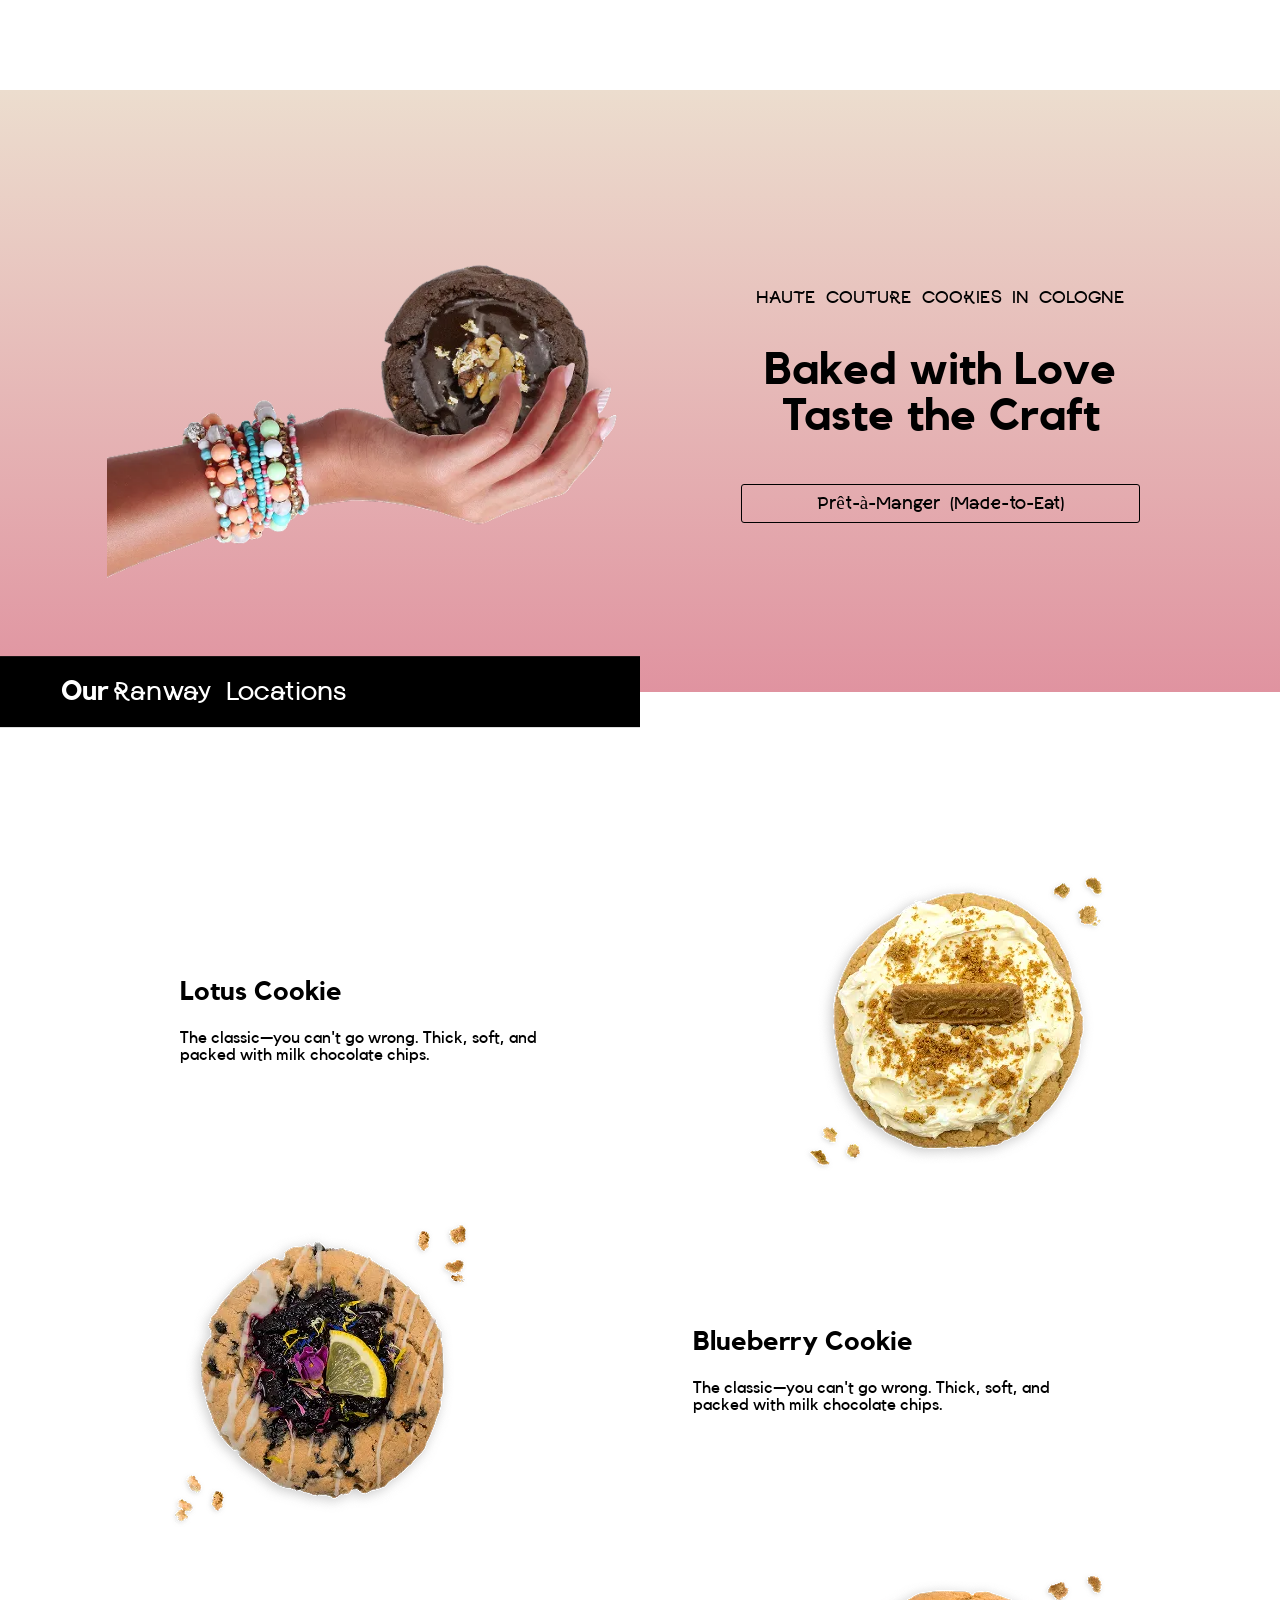
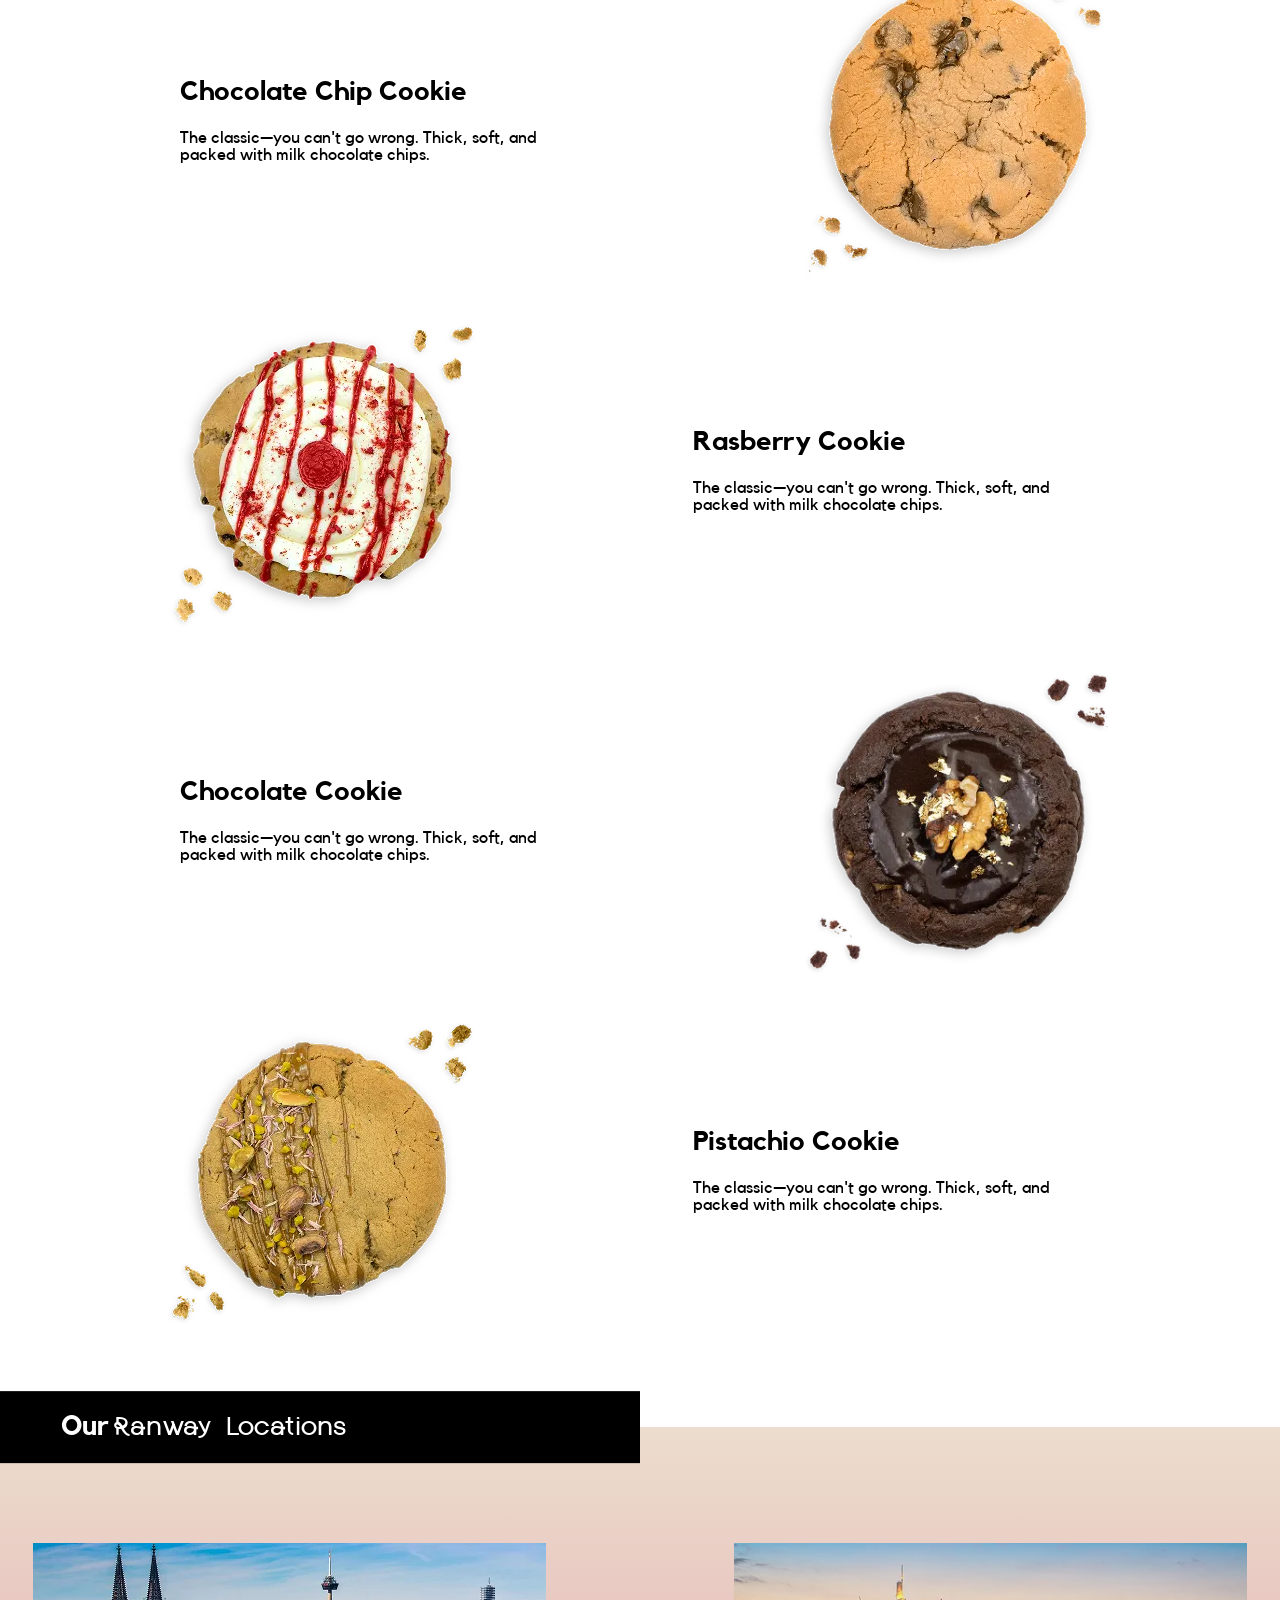
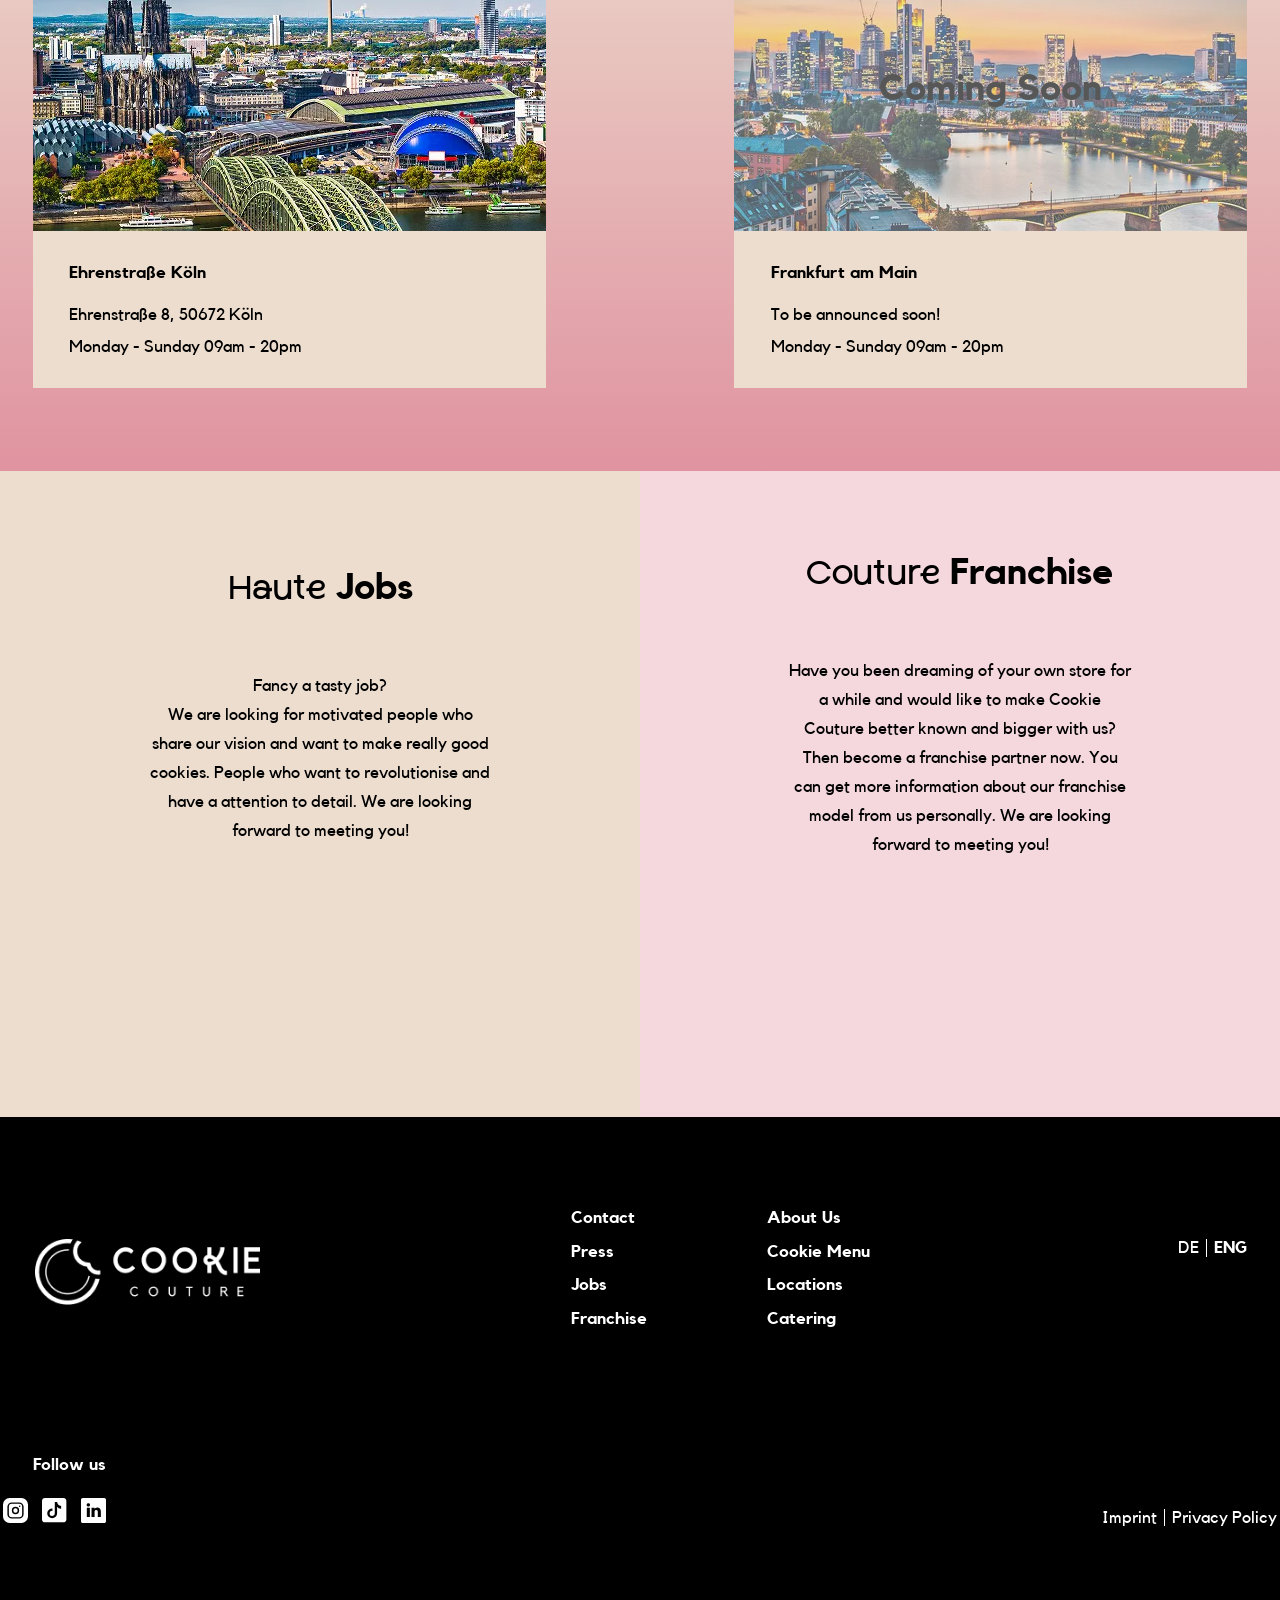
==== commit 799f693d: "add button-scroll-anim" ====
--- a/index.html
+++ b/index.html
@@ -106,7 +106,9 @@
                 </ul>
               </nav>
             </div>
-            <button class="burger translate-center"><span></span></button>
+            <button class="burger translate-center" aria-label="burger-button">
+              <span></span>
+            </button>
           </div>
         </div>
       </header>
@@ -489,6 +491,7 @@
                       href="https://www.instagram.com/accounts/login/"
                       class="socials__link"
                       target="_blank"
+                      aria-label="instagram-icon"
                     >
                       <svg
                         xmlns="http://www.w3.org/2000/svg"
--- a/styles/css/styles.min.css
+++ b/styles/css/styles.min.css
@@ -1 +1 @@
-*{padding:0px;margin:0px;border:0px}*,*::before,*::after{-webkit-box-sizing:border-box;box-sizing:border-box}*::before,*::after{display:inline-block}html,body{height:100%}html{scroll-behavior:smooth}body{line-height:1;scrollbar-gutter:stable;-ms-text-size-adjust:100%;-moz-text-size-adjust:100%;-webkit-text-size-adjust:100%;-webkit-font-smoothing:antialiased;-moz-osx-font-smoothing:grayscale}input,button,textarea{font-family:inherit;font-size:inherit;line-height:inherit;color:inherit;background-color:rgba(0,0,0,0)}input,textarea{width:100%}label{display:inline-block}button,select,option{cursor:pointer}a{display:inline-block;color:inherit;text-decoration:none}ul li{list-style:none}img{max-width:100%;height:auto;vertical-align:middle}h1,h2,h3,h4,h5,h6{font-weight:inherit;font-size:inherit}@font-face{font-family:"Lena";src:url("../../fonts/Lena.woff2") format("woff2");font-weight:normal;font-style:normal;font-display:swap}@font-face{font-family:"Kollektif";src:url("../../fonts/Kollektif.woff2") format("woff2");font-weight:normal;font-style:normal;font-display:swap}@font-face{font-family:"Kollektif";src:url("../../fonts/Kollektif-Bold.woff2") format("woff2");font-weight:bold;font-style:normal;font-display:swap}.burger:after,.burger:before,.burger span{display:block;position:absolute;top:50%;left:0;background-color:#000;width:40px;height:3px;border-radius:0}.burger{position:relative;z-index:5}.burger span{margin-top:-1.5px}.burger:before{content:"";margin-top:-16.5px}.burger:after{content:"";margin-top:13.5px}@media(max-width: 1024px){.burger{width:40px;height:40px;display:inline-block;position:relative;background-color:rgba(0,0,0,0);border:0;padding:0;outline:none;-webkit-user-select:none;-moz-user-select:none;-ms-user-select:none;user-select:none;-webkit-touch-callout:none;-ms-touch-action:manipulation;touch-action:manipulation;cursor:pointer}}@media(min-width: 1024.9px){.burger{display:none}}.translate-center span{-webkit-transition:.2s ease-in-out .2s;transition:.2s ease-in-out .2s}.translate-center:before,.translate-center:after{-webkit-transition:margin .2s ease-in-out .2s,-webkit-transform .2s ease-in-out 0s;transition:margin .2s ease-in-out .2s,-webkit-transform .2s ease-in-out 0s;transition:margin .2s ease-in-out .2s,transform .2s ease-in-out 0s;transition:margin .2s ease-in-out .2s,transform .2s ease-in-out 0s,-webkit-transform .2s ease-in-out 0s}.translate-center.active span{background-color:rgba(0,0,0,0);-webkit-transition-delay:0s;transition-delay:0s}.translate-center.active:before,.translate-center.active:after{margin-top:0;-webkit-transition-delay:0s,.25s,.25s;transition-delay:0s,.25s,.25s}.translate-center.active:before{-webkit-transform:rotate(45deg);-ms-transform:rotate(45deg);transform:rotate(45deg)}.translate-center.active:after{-webkit-transform:rotate(-45deg);-ms-transform:rotate(-45deg);transform:rotate(-45deg)}.button{width:min(100%,592px);position:relative;left:0;top:0;padding:.5625rem;display:-webkit-box;display:-ms-flexbox;display:flex;-webkit-box-pack:center;-ms-flex-pack:center;justify-content:center;-webkit-box-align:center;-ms-flex-align:center;align-items:center;-webkit-column-gap:10px;-moz-column-gap:10px;column-gap:10px;color:#000;border-radius:3px;border:1px solid currentColor;-webkit-transition:.3s ease-in-out;transition:.3s ease-in-out;cursor:pointer;overflow:hidden;z-index:2}.button span,.button strong{position:relative;top:0;left:0;z-index:2}.button{font-size:1.25rem}@media(max-width: 1466px){.button{font-size:calc(0.875rem + (0.375)*(100vw - 20rem)/(71.625))}}.button::after{content:"";position:absolute;top:0;right:-100%;z-index:-1;width:52%;height:110%;background-color:#dc754f;clip-path:polygon(0% 1.5%, 85% 0%, 100.1% 0%, 100.1% 100.3%, 85% 100%, 28.6% 99.8%, 25.4% 90.8%, 4.1% 18%);-webkit-transition:.3s ease-out;transition:.3s ease-out}@media(hover: hover)and (pointer: fine){.button:hover::after,.button:focus-within::after{right:0}}@media(hover: none)and (pointer: coarse){.button:active::after,.button:focus::after,.button:focus-within::after{right:0}}@media(hover: hover)and (pointer: fine){.button:hover,.button:focus-within{border:1px solid #dc754f}}@media(hover: none)and (pointer: coarse){.button:active,.button:focus,.button:focus-within{border:1px solid #dc754f}}.buttons-lang{display:-webkit-box;display:-ms-flexbox;display:flex;-webkit-column-gap:7px;-moz-column-gap:7px;column-gap:7px}.buttons-lang__line{background-color:#fff;width:1px}.buttons-lang__lang{font-size:1.125rem}@media(max-width: 1466px){.buttons-lang__lang{font-size:calc(0.875rem + (0.25)*(100vw - 20rem)/(71.625))}}.buttons-lang__lang{text-transform:uppercase}.buttons-lang__lang--bold{font-weight:bold}.footer{background-color:#000;color:#fff}.footer__container{max-width:1354px;margin-inline:auto;overflow-x:clip;padding-inline:36px}@media(max-width: 1466px){.footer__container{padding-inline:calc(15px + (21)*(100vw - 320px)/(1146))}}.footer__content{display:-webkit-box;display:-ms-flexbox;display:flex;-webkit-box-orient:vertical;-webkit-box-direction:normal;-ms-flex-direction:column;flex-direction:column;row-gap:108px}@media(max-width: 1466px){.footer__content{row-gap:calc(52px + (56)*(100vw - 320px)/(1146))}}.footer__content{padding-top:132px}@media(max-width: 1466px){.footer__content{padding-top:calc(70px + (62)*(100vw - 320px)/(1146))}}.footer__content{padding-bottom:89px}@media(max-width: 1466px){.footer__content{padding-bottom:calc(40px + (49)*(100vw - 320px)/(1146))}}.footer__top{display:-webkit-box;display:-ms-flexbox;display:flex;-webkit-box-pack:justify;-ms-flex-pack:justify;justify-content:space-between}.footer__bottom{display:-webkit-box;display:-ms-flexbox;display:flex;-webkit-column-gap:20px;-moz-column-gap:20px;column-gap:20px;-webkit-box-pack:justify;-ms-flex-pack:justify;justify-content:space-between;-webkit-box-align:end;-ms-flex-align:end;align-items:end}.footer__lang{-ms-flex-item-align:start;align-self:start}@media(max-width: 600px){.footer .footer__top{-ms-flex-wrap:wrap;flex-wrap:wrap;-webkit-column-gap:10px;-moz-column-gap:10px;column-gap:10px;-webkit-box-pack:space-evenly;-ms-flex-pack:space-evenly;justify-content:space-evenly}.footer .logo--footer{-webkit-box-ordinal-group:2;-ms-flex-order:1;order:1}.footer .footer__lang{-webkit-box-ordinal-group:3;-ms-flex-order:2;order:2;margin-bottom:108px}}@media(max-width: 600px)and (max-width: 1466px){.footer .footer__lang{margin-bottom:calc(52px + (56)*(100vw - 320px)/(1146))}}@media(max-width: 600px){.footer .footer-menu{-webkit-box-ordinal-group:4;-ms-flex-order:3;order:3}}.footer-menu{display:-webkit-box;display:-ms-flexbox;display:flex;-webkit-box-pack:justify;-ms-flex-pack:justify;justify-content:space-between;-ms-flex-wrap:wrap;flex-wrap:wrap;-webkit-column-gap:120px;-moz-column-gap:120px;column-gap:120px}.footer-menu__list{display:-webkit-box;display:-ms-flexbox;display:flex;-webkit-box-orient:vertical;-webkit-box-direction:normal;-ms-flex-direction:column;flex-direction:column;row-gap:1rem}.footer-menu__link{font-weight:700;color:#fff;font-size:1.125rem}@media(max-width: 1466px){.footer-menu__link{font-size:calc(0.875rem + (0.25)*(100vw - 20rem)/(71.625))}}.footer-menu__list.scroll-anim a{-webkit-transition:450ms linear;transition:450ms linear;opacity:0;translate:0 -30px;-webkit-animation-delay:calc(var(--index)*200ms);animation-delay:calc(var(--index)*200ms)}.footer-menu__list.scroll-anim a.active{opacity:1;translate:0 0px}.header{position:sticky;left:0;top:0;right:0;z-index:50;-webkit-transition:.3s ease-in-out;transition:.3s ease-in-out}.header__content{width:100%;display:-webkit-box;display:-ms-flexbox;display:flex;-webkit-box-pack:justify;-ms-flex-pack:justify;justify-content:space-between;-webkit-box-align:center;-ms-flex-align:center;align-items:center;-webkit-column-gap:2rem;-moz-column-gap:2rem;column-gap:2rem;-webkit-transition:.3s ease-in-out;transition:.3s ease-in-out;padding-block:22px}@media(max-width: 1466px){.header__content{padding-block:calc(12px + (10)*(100vw - 320px)/(1146))}}.header__container{max-width:1354px;margin-inline:auto;overflow-x:clip;padding-inline:36px}@media(max-width: 1466px){.header__container{padding-inline:calc(15px + (21)*(100vw - 320px)/(1146))}}.header__logo{position:relative;top:0;left:0;z-index:5;font-size:1.8rem}.header.scrolling{background:rgba(79,79,84,.2);backdrop-filter:blur(18px)}.header.hidden{opacity:0;-webkit-transform:translateY(-30px);-ms-transform:translateY(-30px);transform:translateY(-30px)}.link span{position:relative}@media(hover: hover)and (pointer: fine){.link span:hover::before,.link span:focus-within::before{-webkit-transform:scaleX(1) translateY(0px);-ms-transform:scaleX(1) translateY(0px);transform:scaleX(1) translateY(0px)}}@media(hover: none)and (pointer: coarse){.link span:active::before,.link span:focus::before,.link span:focus-within::before{-webkit-transform:scaleX(1) translateY(0px);-ms-transform:scaleX(1) translateY(0px);transform:scaleX(1) translateY(0px)}}.link span::before{content:"";position:absolute;height:2px;bottom:0;left:0;right:0;color:inherit;background-color:currentColor;-webkit-transform:scaleX(0) translateY(5px);-ms-transform:scaleX(0) translateY(5px);transform:scaleX(0) translateY(5px);-webkit-transition:-webkit-transform .3s ease-in-out;transition:-webkit-transform .3s ease-in-out;transition:transform .3s ease-in-out;transition:transform .3s ease-in-out, -webkit-transform .3s ease-in-out}.logo{-ms-flex-negative:0;flex-shrink:0;width:180px}@media(max-width: 1466px){.logo{width:calc(120px + (60)*(100vw - 320px)/(1146))}}.logo{height:52px}@media(max-width: 1466px){.logo{height:calc(35px + (17)*(100vw - 320px)/(1146))}}.logo{overflow:hidden}.logo img{width:100%;height:100%;-o-object-fit:contain;object-fit:contain;-o-object-position:center;object-position:center}.logo img{-webkit-transition:.3s linear;transition:.3s linear}@media(hover: hover)and (pointer: fine){.logo:hover img,.logo:focus-within img{-webkit-filter:brightness(0) saturate(100%) invert(14%) sepia(100%) saturate(7495%) hue-rotate(0deg) brightness(100%) contrast(120%);filter:brightness(0) saturate(100%) invert(14%) sepia(100%) saturate(7495%) hue-rotate(0deg) brightness(100%) contrast(120%)}}@media(hover: none)and (pointer: coarse){.logo:active img,.logo:focus img,.logo:focus-within img{-webkit-filter:brightness(0) saturate(100%) invert(14%) sepia(100%) saturate(7495%) hue-rotate(0deg) brightness(100%) contrast(120%);filter:brightness(0) saturate(100%) invert(14%) sepia(100%) saturate(7495%) hue-rotate(0deg) brightness(100%) contrast(120%)}}.logo--footer{width:250px}@media(max-width: 1466px){.logo--footer{width:calc(125px + (125)*(100vw - 320px)/(1146))}}.logo--footer{height:72px}@media(max-width: 1466px){.logo--footer{height:calc(32px + (40)*(100vw - 320px)/(1146))}}.menu{--gradient: linear-gradient(0deg, #ffb99a 0%, #ffdbc5 100%)}@media(max-width: 1024.9px){.menu__body{position:fixed;left:-100%;top:0;width:100%;height:100svh;padding:100px 30px 30px;-webkit-transition:.3s ease-in-out;transition:.3s ease-in-out;background:var(--gradient);overflow-y:auto;z-index:2}}.menu__body::before{content:"";position:fixed;width:100%;min-height:80px;left:-100%;top:0;-webkit-transition:.3s;transition:.3s;backdrop-filter:blur(18px);z-index:4}@media(max-width: 1024.9px){.menu__list{width:100%;display:-webkit-box;display:-ms-flexbox;display:flex;-webkit-box-orient:vertical;-webkit-box-direction:normal;-ms-flex-direction:column;flex-direction:column;-webkit-box-align:center;-ms-flex-align:center;align-items:center;row-gap:2.5rem}}@media(min-width: 1024.9px){.menu__list{padding-block:.5rem;display:-webkit-box;display:-ms-flexbox;display:flex;-webkit-box-orient:horizontal;-webkit-box-direction:normal;-ms-flex-direction:row;flex-direction:row;-webkit-box-align:center;-ms-flex-align:center;align-items:center;-ms-flex-wrap:wrap;flex-wrap:wrap;row-gap:1.5rem;-webkit-column-gap:64px;-moz-column-gap:64px;column-gap:64px}}@media(min-width: 1024.9px)and (max-width: 1466px){.menu__list{-webkit-column-gap:calc(32px + (32)*(100vw - 320px)/(1146));-moz-column-gap:calc(32px + (32)*(100vw - 320px)/(1146));column-gap:calc(32px + (32)*(100vw - 320px)/(1146))}}.menu__link{display:inline-block;font-weight:400;color:#000;font-size:1.25rem}@media(max-width: 1466px){.menu__link{font-size:calc(1.5rem + (-0.25)*(100vw - 20rem)/(71.625))}}.menu__body.open{left:0%}.menu__body.open::before{left:0}.menu__link.active{color:#dc754f}.page{min-width:320px;font-family:"Kollektif";color:#000;background-color:#fff;font-weight:400;overflow-x:clip;font-size:calc(0.875rem + (0.125)*(100vw - 20rem)/(27.99875))}@media(min-width: 767.98px){.page{font-size:calc(1rem + (0.125)*(100vw - 47.99875rem)/(43.62625))}}@media(min-width: 1466px){.page{font-size:1.125rem}}.page.lock{overflow:hidden;-ms-touch-action:none;touch-action:none;-ms-scroll-chaining:none;overscroll-behavior:none}.wrapper{min-height:100%;display:-webkit-box;display:-ms-flexbox;display:flex;-webkit-box-orient:vertical;-webkit-box-direction:normal;-ms-flex-direction:column;flex-direction:column;overflow:clip}.wrapper>main{-webkit-box-flex:1;-ms-flex:1 1 auto;flex:1 1 auto}.wrapper>*{min-width:0}.privacy{display:-webkit-box;display:-ms-flexbox;display:flex;-webkit-column-gap:7px;-moz-column-gap:7px;column-gap:7px}.privacy__line{background-color:#fff;width:1px}.privacy__link{font-size:1.125rem}@media(max-width: 1466px){.privacy__link{font-size:calc(0.875rem + (0.25)*(100vw - 20rem)/(71.625))}}.privacy.scroll-anim{-webkit-transition:450ms linear .3s;transition:450ms linear .3s;opacity:0;translate:30px 0}.privacy.scroll-anim.active{opacity:1;translate:0 0}.section-header{display:-webkit-box;display:-ms-flexbox;display:flex;-webkit-box-orient:vertical;-webkit-box-direction:normal;-ms-flex-direction:column;flex-direction:column;-webkit-box-align:center;-ms-flex-align:center;align-items:center;row-gap:42px}@media(max-width: 1466px){.section-header{row-gap:calc(22px + (20)*(100vw - 320px)/(1146))}}.section-header__slogan{font-family:"Lena";font-weight:400;text-transform:uppercase;text-align:center;font-size:1.25rem}@media(max-width: 1466px){.section-header__slogan{font-size:calc(1rem + (0.25)*(100vw - 20rem)/(71.625))}}.section-header__title{font-weight:700;text-align:center;font-size:3.125rem}@media(max-width: 1466px){.section-header__title{font-size:calc(1.5rem + (1.625)*(100vw - 20rem)/(71.625))}}.section-label{padding:1.3125rem;background-color:#000;width:76.73vw;translate:0 -50%}@media(min-width: 767.98px){.section-label{width:50vw}}.section-label__title{max-width:650px;margin-left:auto;color:#fff}.section-label__title span{font-family:"Lena";font-weight:400}.section-label__title span,.section-label__title strong{color:#fff;font-size:1.875rem}@media(max-width: 1466px){.section-label__title span,.section-label__title strong{font-size:calc(1rem + (0.875)*(100vw - 20rem)/(71.625))}}.section-label__title{padding-left:44px}@media(max-width: 1466px){.section-label__title{padding-left:calc(22px + (22)*(100vw - 320px)/(1146))}}.socials{display:-webkit-box;display:-ms-flexbox;display:flex;-webkit-box-orient:vertical;-webkit-box-direction:normal;-ms-flex-direction:column;flex-direction:column;row-gap:1.625rem}@media(max-width: 1466px){.socials{row-gap:calc(1rem + (0.625)*(100vw - 20rem)/(71.625))}}.socials__title{width:-webkit-fit-content;width:-moz-fit-content;width:fit-content;text-align:center;font-weight:700;font-size:calc(1.125px + (0 1.5-1.125)*(100vw - 320px)/(447.98))}@media(min-width: 767.98px){.socials__title{font-size:calc(0 1.5px + (rem-0 1.5)*(100vw - 767.98px)/(698.02))}}@media(min-width: 1466px){.socials__title{font-size:rempx}}.socials__list{display:-webkit-box;display:-ms-flexbox;display:flex;-webkit-column-gap:14px;-moz-column-gap:14px;column-gap:14px;-webkit-box-align:center;-ms-flex-align:center;align-items:center}.socials__link svg path,.socials__link svg g{-webkit-transition:.3s ease-in;transition:.3s ease-in}@media(hover: hover)and (pointer: fine){.socials__link svg:hover g,.socials__link svg:focus-within g{fill:#dc754f}}@media(hover: none)and (pointer: coarse){.socials__link svg:active g,.socials__link svg:focus g,.socials__link svg:focus-within g{fill:#dc754f}}@media(hover: hover)and (pointer: fine){.socials__link svg:hover path,.socials__link svg:focus-within path{fill:#dc754f}}@media(hover: none)and (pointer: coarse){.socials__link svg:active path,.socials__link svg:focus path,.socials__link svg:focus-within path{fill:#dc754f}}.socials__list.scroll-anim a{-webkit-transition:450ms linear;transition:450ms linear;opacity:0;translate:-30px 0;-webkit-transition-delay:.6s;transition-delay:.6s}.socials__list.scroll-anim a.active{opacity:1;translate:0 0}.subtitle{font-weight:700;font-size:1.875rem}@media(max-width: 1466px){.subtitle{font-size:calc(0.9375rem + (0.9375)*(100vw - 20rem)/(71.625))}}.white-section-text__container{max-width:1202px;margin-inline:auto;overflow-x:clip;padding-inline:36px}@media(max-width: 1466px){.white-section-text__container{padding-inline:calc(15px + (21)*(100vw - 320px)/(1146))}}.white-section-text__container{padding-block:100px}@media(max-width: 1466px){.white-section-text__container{padding-block:calc(50px + (50)*(100vw - 320px)/(1146))}}.white-section-text__container p{line-height:166.666667%;text-align:justify;font-size:1.125rem}@media(max-width: 1466px){.white-section-text__container p{font-size:calc(0.875rem + (0.25)*(100vw - 20rem)/(71.625))}}.white-section-text__container p:not(:last-child){margin-bottom:3.125rem}@media(max-width: 1466px){.white-section-text__container p:not(:last-child){margin-bottom:calc(1.25rem + (1.875)*(100vw - 20rem)/(71.625))}}.white-section-text__title{font-weight:700;margin-bottom:1.25rem}@media(max-width: 1466px){.white-section-text__title{margin-bottom:calc(0.625rem + (0.625)*(100vw - 20rem)/(71.625))}}.white-section-text__text{margin-bottom:1.875rem}@media(max-width: 1466px){.white-section-text__text{margin-bottom:calc(1.25rem + (0.625)*(100vw - 20rem)/(71.625))}}.white-section-text__list{display:-webkit-box;display:-ms-flexbox;display:flex;-webkit-box-orient:vertical;-webkit-box-direction:normal;-ms-flex-direction:column;flex-direction:column;row-gap:.75rem}.white-section-text__item{position:relative;display:-webkit-box;display:-ms-flexbox;display:flex;-webkit-box-align:center;-ms-flex-align:center;align-items:center}.white-section-text__item::before{content:"";width:4px;height:4px;margin-right:.75rem;border-radius:50%;background-color:currentColor}.white-section-text.scroll-anim p{-webkit-transition:450ms linear;transition:450ms linear;opacity:0;translate:0 -30px;-webkit-animation-delay:calc(var(--index)*200ms);animation-delay:calc(var(--index)*200ms)}.white-section-text.scroll-anim p.active{opacity:1;translate:0 0px}.only-title{background:-webkit-gradient(linear, left bottom, left top, from(#e093a0), to(#ecddce));background:linear-gradient(0deg, #e093a0 0%, #ecddce 100%)}.only-title__container{display:-webkit-box;display:-ms-flexbox;display:flex;-webkit-box-orient:vertical;-webkit-box-direction:normal;-ms-flex-direction:column;flex-direction:column;-webkit-box-pack:center;-ms-flex-pack:center;justify-content:center;-webkit-box-align:center;-ms-flex-align:center;align-items:center;padding:79px}@media(max-width: 1466px){.only-title__container{padding:calc(32px + (47)*(100vw - 320px)/(1146))}}.hero-page__top{background:-webkit-gradient(linear, left bottom, left top, from(#e093a0), to(#ecddce));background:linear-gradient(0deg, #e093a0 0%, #ecddce 100%);padding-top:20px;margin-bottom:113px}@media(max-width: 1466px){.hero-page__top{margin-bottom:calc(25px + (88)*(100vw - 320px)/(1146))}}.hero-page__container{max-width:1320px;margin-inline:auto;overflow-x:clip;display:-webkit-box;display:-ms-flexbox;display:flex;-ms-flex-wrap:wrap;flex-wrap:wrap;-webkit-box-pack:center;-ms-flex-pack:center;justify-content:center;-webkit-box-align:center;-ms-flex-align:center;align-items:center;padding-inline:36px}@media(max-width: 1466px){.hero-page__container{padding-inline:calc(15px + (21)*(100vw - 320px)/(1146))}}.hero-page__container{-webkit-column-gap:110px;-moz-column-gap:110px;column-gap:110px}@media(max-width: 1466px){.hero-page__container{-webkit-column-gap:calc(20px + (90)*(100vw - 320px)/(1146));-moz-column-gap:calc(20px + (90)*(100vw - 320px)/(1146));column-gap:calc(20px + (90)*(100vw - 320px)/(1146))}}@media(min-width: 767.98px){.hero-page__container{-ms-flex-wrap:nowrap;flex-wrap:nowrap}}.hero-page__img{-ms-flex-negative:0;flex-shrink:0;aspect-ratio:750/500;translate:0 20%;width:750px}@media(max-width: 1466px){.hero-page__img{width:calc(280px + (470)*(100vw - 320px)/(1146))}}.hero-page__img{overflow:hidden}.hero-page__img img{width:100%;height:100%;-o-object-fit:cover;object-fit:cover;-o-object-position:center;object-position:center}.order{background:#ecddce}.order__container{max-width:715px;margin-inline:auto;display:-webkit-box;display:-ms-flexbox;display:flex;-webkit-box-orient:vertical;-webkit-box-direction:normal;-ms-flex-direction:column;flex-direction:column;-webkit-box-align:center;-ms-flex-align:center;align-items:center;overflow-x:clip;padding-inline:36px}@media(max-width: 1466px){.order__container{padding-inline:calc(15px + (21)*(100vw - 320px)/(1146))}}.order__container{padding-top:74px}@media(max-width: 1466px){.order__container{padding-top:calc(30px + (44)*(100vw - 320px)/(1146))}}.order__container{padding-bottom:100px}@media(max-width: 1466px){.order__container{padding-bottom:calc(50px + (50)*(100vw - 320px)/(1146))}}.order__title strong{font-weight:700}.order__title span{font-family:"Lena";font-weight:400}.order__title{font-size:2.5rem}@media(max-width: 1466px){.order__title{font-size:calc(1.25rem + (1.25)*(100vw - 20rem)/(71.625))}}.order__title{margin-bottom:50px}@media(max-width: 1466px){.order__title{margin-bottom:calc(20px + (30)*(100vw - 320px)/(1146))}}.order__subtitle{width:-webkit-fit-content;width:-moz-fit-content;width:fit-content;text-align:center;margin-inline:auto}.order__text p{text-align:center}.order__text p:not(:last-child){margin-bottom:.625rem}.order__text{margin-bottom:89px}@media(max-width: 1466px){.order__text{margin-bottom:calc(36px + (53)*(100vw - 320px)/(1146))}}.catering__text{margin-bottom:50px}@media(max-width: 1466px){.catering__text{margin-bottom:calc(20px + (30)*(100vw - 320px)/(1146))}}.values{position:relative;background:-webkit-gradient(linear, left bottom, left top, from(#e093a0), to(#ecddce));background:linear-gradient(0deg, #e093a0 0%, #ecddce 100%);padding-block:132px}@media(max-width: 1466px){.values{padding-block:calc(64px + (68)*(100vw - 320px)/(1146))}}.values__label{position:absolute;top:0;left:0}.values__container{max-width:1315px;margin-inline:auto;overflow-x:clip;padding-inline:36px}@media(max-width: 1466px){.values__container{padding-inline:calc(15px + (21)*(100vw - 320px)/(1146))}}.values__content{display:grid;grid-template-columns:repeat(1, minmax(280px, 513px));-webkit-box-pack:space-evenly;-ms-flex-pack:space-evenly;justify-content:space-evenly;-webkit-column-gap:1rem;-moz-column-gap:1rem;column-gap:1rem;row-gap:60px}@media(max-width: 1466px){.values__content{row-gap:calc(30px + (30)*(100vw - 320px)/(1146))}}@media(min-width: 767.98px){.values__content{grid-template-columns:repeat(2, minmax(280px, 513px));-webkit-box-pack:justify;-ms-flex-pack:justify;justify-content:space-between}}.card-values{display:-webkit-box;display:-ms-flexbox;display:flex;-webkit-box-orient:vertical;-webkit-box-direction:normal;-ms-flex-direction:column;flex-direction:column;-webkit-box-align:center;-ms-flex-align:center;align-items:center;background-color:#ecddce;padding-inline:52px}@media(max-width: 1466px){.card-values{padding-inline:calc(20px + (32)*(100vw - 320px)/(1146))}}.card-values{padding-block:56px}@media(max-width: 1466px){.card-values{padding-block:calc(26px + (30)*(100vw - 320px)/(1146))}}.card-values__img{aspect-ratio:1/1;overflow:hidden}.card-values__img img{width:100%;height:100%;-o-object-fit:contain;object-fit:contain;-o-object-position:center;object-position:center}.card-values__img{margin-bottom:28px}@media(max-width: 1466px){.card-values__img{margin-bottom:calc(14px + (14)*(100vw - 320px)/(1146))}}.card-values__title{text-align:center;margin-bottom:40px}@media(max-width: 1466px){.card-values__title{margin-bottom:calc(20px + (20)*(100vw - 320px)/(1146))}}.card-values__text p{text-align:justify;line-height:166.666667%}.card-values__text p:not(:last-child){margin-bottom:.625rem}.home__container{max-width:1315px;margin-inline:auto;overflow-x:clip;padding-inline:36px}@media(max-width: 1466px){.home__container{padding-inline:calc(15px + (21)*(100vw - 320px)/(1146))}}.home__locations{position:relative}.hero{background:-webkit-gradient(linear, left bottom, left top, from(#e093a0), to(#ecddce));background:linear-gradient(0deg, #e093a0 0%, #ecddce 100%)}.hero__content{display:-webkit-box;display:-ms-flexbox;display:flex;-webkit-box-pack:center;-ms-flex-pack:center;justify-content:center;-webkit-box-align:center;-ms-flex-align:center;align-items:center;-ms-flex-wrap:wrap-reverse;flex-wrap:wrap-reverse}@media(min-width: 767.98px){.hero__content{-ms-flex-wrap:nowrap;flex-wrap:nowrap}}.hero__img{aspect-ratio:1/1;width:100%}@media(min-width: 767.98px){.hero__img{max-width:47%}}.hero__img{overflow:hidden}.hero__img img{width:100%;height:100%;-o-object-fit:cover;object-fit:cover;-o-object-position:center;object-position:center}.hero__text-content{max-width:464px;margin-top:30px;padding-inline:36px}@media(max-width: 1466px){.hero__text-content{padding-inline:calc(15px + (21)*(100vw - 320px)/(1146))}}.hero__header{margin-bottom:3.25rem}@media(max-width: 1466px){.hero__header{margin-bottom:calc(1.375rem + (1.875)*(100vw - 20rem)/(71.625))}}.hero__title{font-size:3.125rem}@media(max-width: 1466px){.hero__title{font-size:calc(1.375rem + (1.75)*(100vw - 20rem)/(71.625))}}.hero__button span{font-family:"Lena";font-weight:400}.locations__label{position:absolute;top:0;left:0}.locations-top{background:-webkit-gradient(linear, left bottom, left top, from(#e093a0), to(#ecddce));background:linear-gradient(0deg, #e093a0 0%, #ecddce 100%);padding-top:127px}@media(max-width: 1466px){.locations-top{padding-top:calc(60px + (67)*(100vw - 320px)/(1146))}}.locations-top{padding-bottom:91px}@media(max-width: 1466px){.locations-top{padding-bottom:calc(40px + (51)*(100vw - 320px)/(1146))}}.locations-top__container{max-width:1315px;margin-inline:auto;overflow-x:clip;padding-inline:36px}@media(max-width: 1466px){.locations-top__container{padding-inline:calc(15px + (21)*(100vw - 320px)/(1146))}}.locations-top__content{display:grid;grid-template-columns:repeat(1, minmax(280px, 513px));-webkit-box-pack:space-evenly;-ms-flex-pack:space-evenly;justify-content:space-evenly;-webkit-column-gap:1rem;-moz-column-gap:1rem;column-gap:1rem;row-gap:60px}@media(max-width: 1466px){.locations-top__content{row-gap:calc(30px + (30)*(100vw - 320px)/(1146))}}@media(min-width: 767.98px){.locations-top__content{grid-template-columns:repeat(2, minmax(280px, 513px));-webkit-box-pack:justify;-ms-flex-pack:justify;justify-content:space-between}}.locations-bottom__content{display:-webkit-box;display:-ms-flexbox;display:flex;-ms-flex-wrap:wrap;flex-wrap:wrap}@media(min-width: 767.98px){.locations-bottom__content{-ms-flex-wrap:nowrap;flex-wrap:nowrap}}.locations-bottom__item{display:-webkit-box;display:-ms-flexbox;display:flex;-webkit-box-pack:center;-ms-flex-pack:center;justify-content:center;-webkit-box-align:center;-ms-flex-align:center;align-items:center;width:100vw}@media(min-width: 767.98px){.locations-bottom__item{width:50vw}}.locations-bottom__item{padding-bottom:127px}@media(max-width: 1466px){.locations-bottom__item{padding-bottom:calc(60px + (67)*(100vw - 320px)/(1146))}}.locations-bottom__item{padding-top:91px}@media(max-width: 1466px){.locations-bottom__item{padding-top:calc(40px + (51)*(100vw - 320px)/(1146))}}.locations-bottom__item:nth-child(1){background-color:#ecddce}.locations-bottom__item:nth-child(2){background-color:#f4d8dd}.locations-bottom-item{max-width:410px;display:-webkit-box;display:-ms-flexbox;display:flex;-webkit-box-orient:vertical;-webkit-box-direction:normal;-ms-flex-direction:column;flex-direction:column;-webkit-box-align:center;-ms-flex-align:center;align-items:center;-webkit-box-pack:justify;-ms-flex-pack:justify;justify-content:space-between;padding-inline:36px}@media(max-width: 1466px){.locations-bottom-item{padding-inline:calc(15px + (21)*(100vw - 320px)/(1146))}}.locations-bottom-item__title{text-align:center;margin-inline:auto}.locations-bottom-item__title span{font-family:"Lena";font-weight:400}.locations-bottom-item__title{font-size:2.5rem}@media(max-width: 1466px){.locations-bottom-item__title{font-size:calc(1.25rem + (1.25)*(100vw - 20rem)/(71.625))}}.locations-bottom-item__title{margin-bottom:70px}@media(max-width: 1466px){.locations-bottom-item__title{margin-bottom:calc(30px + (40)*(100vw - 320px)/(1146))}}.locations-bottom-item__text{-webkit-box-flex:1;-ms-flex:1 1 auto;flex:1 1 auto}.locations-bottom-item__text p{line-height:166.666667%;text-align:center}.locations-bottom-item__text P:not(:last-child){margin-bottom:.625rem}.locations-bottom-item__text{margin-bottom:115px}@media(max-width: 1466px){.locations-bottom-item__text{margin-bottom:calc(40px + (75)*(100vw - 320px)/(1146))}}.locations-bottom-item__button span{font-family:"Lena";font-weight:400}.locations-place{max-width:513px;position:relative}.locations-place__body{background-color:#ecddce;padding-inline:40px}@media(max-width: 1466px){.locations-place__body{padding-inline:calc(20px + (20)*(100vw - 320px)/(1146))}}.locations-place__body{padding-block:36px}@media(max-width: 1466px){.locations-place__body{padding-block:calc(14px + (22)*(100vw - 320px)/(1146))}}.locations-place__img{aspect-ratio:513/288;overflow:hidden}.locations-place__img img{width:100%;height:100%;-o-object-fit:cover;object-fit:cover;-o-object-position:center;object-position:center}.locations-place__img.soon{position:relative;display:-webkit-box;display:-ms-flexbox;display:flex;-webkit-box-pack:center;-ms-flex-pack:center;justify-content:center;-webkit-box-align:center;-ms-flex-align:center;align-items:center}.locations-place__img.soon::before{content:"";position:absolute;left:0;top:0;right:0;height:100%;background-color:rgba(217,217,217,.4);z-index:2}.locations-place__img.soon::after{content:"Coming Soon";position:absolute;font-size:40px}@media(max-width: 1466px){.locations-place__img.soon::after{font-size:calc(20px + (20)*(100vw - 320px)/(1146))}}.locations-place__img.soon::after{font-weight:700}.locations-place__title{font-weight:700;font-size:calc(0.875 0px + (1.875-0.875 0)*(100vw - 320px)/(447.98))}@media(min-width: 767.98px){.locations-place__title{font-size:calc(1.875px + (rem-1.875)*(100vw - 767.98px)/(698.02))}}@media(min-width: 1466px){.locations-place__title{font-size:rempx}}.locations-place__title{margin-bottom:1.6875rem}@media(max-width: 1466px){.locations-place__title{margin-bottom:calc(0.75rem + (0.9375)*(100vw - 20rem)/(71.625))}}.locations-place__link{margin-bottom:1rem}@media(max-width: 1466px){.locations-place__link{margin-bottom:calc(0.5rem + (0.5)*(100vw - 20rem)/(71.625))}}.cookies__content{max-width:986px;margin-inline:auto;row-gap:1rem;padding-block:92px}@media(max-width: 1466px){.cookies__content{padding-block:calc(30px + (62)*(100vw - 320px)/(1146))}}.cookie{display:-webkit-box;display:-ms-flexbox;display:flex;-webkit-box-align:center;-ms-flex-align:center;align-items:center;-webkit-box-pack:justify;-ms-flex-pack:justify;justify-content:space-between}.cookie__title{font-weight:700;font-size:1.875rem}@media(max-width: 1466px){.cookie__title{font-size:calc(0.875rem + (1)*(100vw - 20rem)/(71.625))}}.cookie__title{margin-bottom:1.6875rem}@media(max-width: 1466px){.cookie__title{margin-bottom:calc(0.75rem + (0.9375)*(100vw - 20rem)/(71.625))}}.cookie__img{max-width:350px;aspect-ratio:1/1;overflow:hidden}.cookie__img img{width:100%;height:100%;-o-object-fit:contain;object-fit:contain;-o-object-position:center;object-position:center}.cookie__body{max-width:473px;padding-inline:36px}@media(max-width: 1466px){.cookie__body{padding-inline:calc(15px + (21)*(100vw - 320px)/(1146))}}.cookie:nth-child(odd){-webkit-box-orient:horizontal;-webkit-box-direction:reverse;-ms-flex-direction:row-reverse;flex-direction:row-reverse}.contact{margin-bottom:1.875rem}@media(max-width: 1466px){.contact{margin-bottom:calc(0.9375rem + (0.9375)*(100vw - 20rem)/(71.625))}}.contact__title span{font-weight:400}.form-section{padding-top:48px}@media(max-width: 1466px){.form-section{padding-top:calc(24px + (24)*(100vw - 320px)/(1146))}}.form-section{padding-bottom:72px}@media(max-width: 1466px){.form-section{padding-bottom:calc(34px + (38)*(100vw - 320px)/(1146))}}.contact-form{max-width:798px;margin-inline:auto;padding-inline:36px}@media(max-width: 1466px){.contact-form{padding-inline:calc(15px + (21)*(100vw - 320px)/(1146))}}.contact-form__group{margin-bottom:2rem}@media(max-width: 1466px){.contact-form__group{margin-bottom:calc(1rem + (1)*(100vw - 20rem)/(71.625))}}.contact-form__legend{font-weight:700;line-height:166.666667%;margin-bottom:.6875rem}.contact-form .checkbox-group{display:-webkit-box;display:-ms-flexbox;display:flex;-webkit-box-orient:vertical;-webkit-box-direction:normal;-ms-flex-direction:column;flex-direction:column;-webkit-box-align:start;-ms-flex-align:start;align-items:start;row-gap:.6875rem}.contact-form__checkbox label{width:-webkit-fit-content;width:-moz-fit-content;width:fit-content}.contact-form__checkbox input[type=checkbox]{width:20px;aspect-ratio:1/1}.contact-form__checkbox{display:-webkit-box;display:-ms-flexbox;display:flex;-webkit-box-align:center;-ms-flex-align:center;align-items:center;-webkit-column-gap:.3125rem;-moz-column-gap:.3125rem;column-gap:.3125rem}.contact-form__item{margin-bottom:1rem}@media(max-width: 1466px){.contact-form__item{margin-bottom:calc(0.5rem + (0.5)*(100vw - 20rem)/(71.625))}}.contact-form__item label{font-weight:700;line-height:166.666667%;margin-bottom:.6875rem;margin-left:10px;margin-bottom:1rem}@media(max-width: 1466px){.contact-form__item label{margin-bottom:calc(0.5rem + (0.5)*(100vw - 20rem)/(71.625))}}.contact-form__item input{padding-block:.8125rem;padding-inline:2.125rem;border:1px solid #000}.contact-form__item textarea{aspect-ratio:798/462;padding-block:1.625rem;padding-inline:2.125rem;border:1px solid #333}.contact-form__item input::-webkit-input-placeholder, .contact-form__item textarea::-webkit-input-placeholder{color:#606060}.contact-form__item input::-moz-placeholder, .contact-form__item textarea::-moz-placeholder{color:#606060}.contact-form__item input:-ms-input-placeholder, .contact-form__item textarea:-ms-input-placeholder{color:#606060}.contact-form__item input::-ms-input-placeholder, .contact-form__item textarea::-ms-input-placeholder{color:#606060}.contact-form__item input::placeholder,.contact-form__item textarea::placeholder{color:#606060}.contact-form .privacy label{font-weight:400}.contact-form .privacy input{width:20px;aspect-ratio:1/1}.contact-form .captcha{margin-bottom:2rem}@media(max-width: 1466px){.contact-form .captcha{margin-bottom:calc(1rem + (1)*(100vw - 20rem)/(71.625))}}.contact-form button[type=submit]{position:relative;min-width:232px;padding-block:.75rem;padding-inline:.375rem;background-color:#f4d8dd;border-radius:3px;overflow:hidden;z-index:1}.contact-form button[type=submit]::after{content:"";position:absolute;top:0;right:-100%;z-index:-1;width:52%;height:110%;background-color:#dc754f;clip-path:polygon(0% 1.5%, 85% 0%, 100.1% 0%, 100.1% 100.3%, 85% 100%, 28.6% 99.8%, 25.4% 90.8%, 4.1% 18%);-webkit-transition:.3s ease-out;transition:.3s ease-out}@media(hover: hover)and (pointer: fine){.contact-form button[type=submit]:hover::after,.contact-form button[type=submit]:focus-within::after{right:0}}@media(hover: none)and (pointer: coarse){.contact-form button[type=submit]:active::after,.contact-form button[type=submit]:focus::after,.contact-form button[type=submit]:focus-within::after{right:0}}.how{background:-webkit-gradient(linear, left bottom, left top, from(#e093a0), to(#ecddce));background:linear-gradient(0deg, #e093a0 0%, #ecddce 100%);position:relative}.how__label{position:absolute;top:0;left:0}.how__container{max-width:1244px;margin-inline:auto;padding-left:36px;padding-right:36px}@media(max-width: 1466px){.how__container{padding-right:calc(15px + (21)*(100vw - 320px)/(1146))}}.how__container{padding-top:148px}@media(max-width: 1466px){.how__container{padding-top:calc(50px + (98)*(100vw - 320px)/(1146))}}.how__container{padding-bottom:189px}@media(max-width: 1466px){.how__container{padding-bottom:calc(70px + (119)*(100vw - 320px)/(1146))}}.how__list{max-width:1160px;margin-inline:auto;display:-webkit-box;display:-ms-flexbox;display:flex;-webkit-box-orient:vertical;-webkit-box-direction:normal;-ms-flex-direction:column;flex-direction:column;counter-reset:step;list-style-position:inside;list-style-type:none;border-left:4px solid #000;row-gap:85px}@media(max-width: 1466px){.how__list{row-gap:calc(36px + (49)*(100vw - 320px)/(1146))}}.how__item{position:relative;background:#ecddce;counter-increment:step;padding-top:37px}@media(max-width: 1466px){.how__item{padding-top:calc(22px + (15)*(100vw - 320px)/(1146))}}.how__item{padding-bottom:68px}@media(max-width: 1466px){.how__item{padding-bottom:calc(32px + (36)*(100vw - 320px)/(1146))}}.how__item{padding-left:176px}@media(max-width: 1466px){.how__item{padding-left:calc(60px + (116)*(100vw - 320px)/(1146))}}.how__item{padding-right:86px}@media(max-width: 1466px){.how__item{padding-right:calc(36px + (50)*(100vw - 320px)/(1146))}}.how__item::before{position:absolute;left:0;top:0;translate:-50% -50%;content:"step " counter(step);display:block;font-weight:700;text-transform:uppercase;color:#fff;background-color:#000;font-size:1.875rem}@media(max-width: 1466px){.how__item::before{font-size:calc(0.6rem + (1.275)*(100vw - 20rem)/(71.625))}}.how__item::before{padding-inline:35px}@media(max-width: 1466px){.how__item::before{padding-inline:calc(16px + (19)*(100vw - 320px)/(1146))}}.how__item::before{padding-block:27px}@media(max-width: 1466px){.how__item::before{padding-block:calc(12px + (15)*(100vw - 320px)/(1146))}}.how__item:last-child{margin-left:-4px;z-index:2}.how__item-title{font-weight:700;margin-bottom:.8125rem;font-size:1.875rem}@media(max-width: 1466px){.how__item-title{font-size:calc(0.9375rem + (0.9375)*(100vw - 20rem)/(71.625))}}.how__item-text p{line-height:166.666667%}.how__item-text P:not(:last-child){margin-bottom:.625rem}.open-jobs{position:relative}.open-jobs__label{position:absolute;top:0;left:0}.open-jobs__container{background:-webkit-gradient(linear, left bottom, left top, from(#e093a0), to(#ecddce));background:linear-gradient(0deg, #e093a0 0%, #ecddce 100%);padding-top:144px}@media(max-width: 1466px){.open-jobs__container{padding-top:calc(50px + (94)*(100vw - 320px)/(1146))}}.open-jobs__container{padding-bottom:116px}@media(max-width: 1466px){.open-jobs__container{padding-bottom:calc(40px + (76)*(100vw - 320px)/(1146))}}.open-jobs__container{padding-inline:36px}@media(max-width: 1466px){.open-jobs__container{padding-inline:calc(15px + (21)*(100vw - 320px)/(1146))}}.open-jobs__content{margin-inline:auto}.open-jobs__spollers{max-width:1160px;margin-inline:auto;background:#ecddce;padding-inline:75px}@media(max-width: 1466px){.open-jobs__spollers{padding-inline:calc(30px + (45)*(100vw - 320px)/(1146))}}.open-jobs__spollers{padding-block:88px}@media(max-width: 1466px){.open-jobs__spollers{padding-block:calc(30px + (58)*(100vw - 320px)/(1146))}}.spoller{max-width:1010px;display:grid;grid-template-rows:minmax(30px, 65px) 0fr;-webkit-transition:.3s ease-in-out;transition:.3s ease-in-out}.spoller.active{grid-template-rows:minmax(30px, 65px) 1fr;-webkit-transition:.3s ease-in;transition:.3s ease-in;padding-bottom:40px}@media(max-width: 1466px){.spoller.active{padding-bottom:calc(20px + (20)*(100vw - 320px)/(1146))}}.spoller__title{position:relative;display:-webkit-box;display:-ms-flexbox;display:flex;-webkit-box-align:center;-ms-flex-align:center;align-items:center;cursor:pointer;font-weight:700;margin-right:.5rem;border-top:2px solid #000;padding-block:1.1875rem}@media(max-width: 1466px){.spoller__title{padding-block:calc(0.5rem + (0.6875)*(100vw - 20rem)/(71.625))}}.spoller__title{padding-inline:1.3125rem}@media(max-width: 1466px){.spoller__title{padding-inline:calc(0.625rem + (0.6875)*(100vw - 20rem)/(71.625))}}.spoller__title{font-size:1.5625rem}@media(max-width: 1466px){.spoller__title{font-size:calc(0.8rem + (0.7625)*(100vw - 20rem)/(71.625))}}.spoller__title:before{content:"";position:absolute;display:block;width:20px;height:9px;-webkit-transition:.3s ease-in-out;transition:.3s ease-in-out;background-image:url("../../images/icons/arrow-down.svg");background-position:center;background-size:cover;right:27px}@media(max-width: 1466px){.spoller__title:before{right:calc(0px + (27)*(100vw - 320px)/(1146))}}.spoller.active .spoller__title:before{-webkit-transform:rotate(180deg);-ms-transform:rotate(180deg);transform:rotate(180deg)}.spoller__content{overflow:hidden;padding-inline:1.3125rem}@media(max-width: 1466px){.spoller__content{padding-inline:calc(0.625rem + (0.6875)*(100vw - 20rem)/(71.625))}}.spoller__text p{line-height:166.666667%}.spoller__text p:not(:last-child){margin-bottom:.625rem}.spoller__subtitle{font-weight:700;margin-bottom:0.875rem}@media(max-width: 1466px){.spoller__subtitle{margin-bottom:calc(0.5rem + (0.375)*(100vw - 20rem)/(71.625))}}.spoller__text,.spoller__list{display:-webkit-box;display:-ms-flexbox;display:flex;-webkit-box-orient:vertical;-webkit-box-direction:normal;-ms-flex-direction:column;flex-direction:column;list-style-type:disc;margin-bottom:42px}@media(max-width: 1466px){.spoller__text,.spoller__list{margin-bottom:calc(20px + (22)*(100vw - 320px)/(1146))}}.spoller__text,.spoller__list{row-gap:0.75rem}@media(max-width: 1466px){.spoller__text,.spoller__list{row-gap:calc(0.375rem + (0.375)*(100vw - 20rem)/(71.625))}}.spoller__button{min-width:245px;max-width:-webkit-max-content;max-width:-moz-max-content;max-width:max-content;margin-inline:auto}+*{padding:0px;margin:0px;border:0px}*,*::before,*::after{-webkit-box-sizing:border-box;box-sizing:border-box}*::before,*::after{display:inline-block}html,body{height:100%}html{scroll-behavior:smooth}body{line-height:1;scrollbar-gutter:stable;-ms-text-size-adjust:100%;-moz-text-size-adjust:100%;-webkit-text-size-adjust:100%;-webkit-font-smoothing:antialiased;-moz-osx-font-smoothing:grayscale}input,button,textarea{font-family:inherit;font-size:inherit;line-height:inherit;color:inherit;background-color:rgba(0,0,0,0)}input,textarea{width:100%}label{display:inline-block}button,select,option{cursor:pointer}a{display:inline-block;color:inherit;text-decoration:none}ul li{list-style:none}img{max-width:100%;height:auto;vertical-align:middle}h1,h2,h3,h4,h5,h6{font-weight:inherit;font-size:inherit}@font-face{font-family:"Lena";src:url("../../fonts/Lena.woff2") format("woff2");font-weight:normal;font-style:normal;font-display:swap}@font-face{font-family:"Kollektif";src:url("../../fonts/Kollektif.woff2") format("woff2");font-weight:normal;font-style:normal;font-display:swap}@font-face{font-family:"Kollektif";src:url("../../fonts/Kollektif-Bold.woff2") format("woff2");font-weight:bold;font-style:normal;font-display:swap}.burger:after,.burger:before,.burger span{display:block;position:absolute;top:50%;left:0;background-color:#000;width:40px;height:3px;border-radius:0}.burger{position:relative;z-index:5}.burger span{margin-top:-1.5px}.burger:before{content:"";margin-top:-16.5px}.burger:after{content:"";margin-top:13.5px}@media(max-width: 1024px){.burger{width:40px;height:40px;display:inline-block;position:relative;background-color:rgba(0,0,0,0);border:0;padding:0;outline:none;-webkit-user-select:none;-moz-user-select:none;-ms-user-select:none;user-select:none;-webkit-touch-callout:none;-ms-touch-action:manipulation;touch-action:manipulation;cursor:pointer}}@media(min-width: 1024.9px){.burger{display:none}}.translate-center span{-webkit-transition:.2s ease-in-out .2s;transition:.2s ease-in-out .2s}.translate-center:before,.translate-center:after{-webkit-transition:margin .2s ease-in-out .2s,-webkit-transform .2s ease-in-out 0s;transition:margin .2s ease-in-out .2s,-webkit-transform .2s ease-in-out 0s;transition:margin .2s ease-in-out .2s,transform .2s ease-in-out 0s;transition:margin .2s ease-in-out .2s,transform .2s ease-in-out 0s,-webkit-transform .2s ease-in-out 0s}.translate-center.active span{background-color:rgba(0,0,0,0);-webkit-transition-delay:0s;transition-delay:0s}.translate-center.active:before,.translate-center.active:after{margin-top:0;-webkit-transition-delay:0s,.25s,.25s;transition-delay:0s,.25s,.25s}.translate-center.active:before{-webkit-transform:rotate(45deg);-ms-transform:rotate(45deg);transform:rotate(45deg)}.translate-center.active:after{-webkit-transform:rotate(-45deg);-ms-transform:rotate(-45deg);transform:rotate(-45deg)}.button{width:min(100%,592px);position:relative;left:0;top:0;padding:.5625rem;display:-webkit-box;display:-ms-flexbox;display:flex;-webkit-box-pack:center;-ms-flex-pack:center;justify-content:center;-webkit-box-align:center;-ms-flex-align:center;align-items:center;-webkit-column-gap:10px;-moz-column-gap:10px;column-gap:10px;color:#000;border-radius:3px;border:1px solid currentColor;opacity:0;scale:0;-webkit-transition:.3s ease-in-out;transition:.3s ease-in-out;cursor:pointer;overflow:hidden;z-index:2}.button span,.button strong{position:relative;top:0;left:0;z-index:2}.button{font-size:1.25rem}@media(max-width: 1466px){.button{font-size:calc(0.875rem + (0.375)*(100vw - 20rem)/(71.625))}}.button::after{content:"";position:absolute;top:0;right:-100%;z-index:-1;width:52%;height:110%;background-color:#dc754f;clip-path:polygon(0% 1.5%, 85% 0%, 100.1% 0%, 100.1% 100.3%, 85% 100%, 28.6% 99.8%, 25.4% 90.8%, 4.1% 18%);-webkit-transition:.3s ease-out;transition:.3s ease-out}@media(hover: hover)and (pointer: fine){.button:hover::after,.button:focus-within::after{right:0}}@media(hover: none)and (pointer: coarse){.button:active::after,.button:focus::after,.button:focus-within::after{right:0}}@media(hover: hover)and (pointer: fine){.button:hover,.button:focus-within{border:1px solid #dc754f}}@media(hover: none)and (pointer: coarse){.button:active,.button:focus,.button:focus-within{border:1px solid #dc754f}}.button.active{opacity:1;scale:1}.buttons-lang{display:-webkit-box;display:-ms-flexbox;display:flex;-webkit-column-gap:7px;-moz-column-gap:7px;column-gap:7px}.buttons-lang__line{background-color:#fff;width:1px}.buttons-lang__lang{font-size:1.125rem}@media(max-width: 1466px){.buttons-lang__lang{font-size:calc(0.875rem + (0.25)*(100vw - 20rem)/(71.625))}}.buttons-lang__lang{text-transform:uppercase}.buttons-lang__lang--bold{font-weight:bold}.footer{background-color:#000;color:#fff}.footer__container{max-width:1354px;margin-inline:auto;overflow-x:clip;padding-inline:36px}@media(max-width: 1466px){.footer__container{padding-inline:calc(15px + (21)*(100vw - 320px)/(1146))}}.footer__content{display:-webkit-box;display:-ms-flexbox;display:flex;-webkit-box-orient:vertical;-webkit-box-direction:normal;-ms-flex-direction:column;flex-direction:column;row-gap:108px}@media(max-width: 1466px){.footer__content{row-gap:calc(52px + (56)*(100vw - 320px)/(1146))}}.footer__content{padding-top:132px}@media(max-width: 1466px){.footer__content{padding-top:calc(70px + (62)*(100vw - 320px)/(1146))}}.footer__content{padding-bottom:89px}@media(max-width: 1466px){.footer__content{padding-bottom:calc(40px + (49)*(100vw - 320px)/(1146))}}.footer__top{display:-webkit-box;display:-ms-flexbox;display:flex;-webkit-box-pack:justify;-ms-flex-pack:justify;justify-content:space-between}.footer__bottom{display:-webkit-box;display:-ms-flexbox;display:flex;-webkit-column-gap:20px;-moz-column-gap:20px;column-gap:20px;-webkit-box-pack:justify;-ms-flex-pack:justify;justify-content:space-between;-webkit-box-align:end;-ms-flex-align:end;align-items:end}.footer__lang{-ms-flex-item-align:start;align-self:start}@media(max-width: 600px){.footer .footer__top{-ms-flex-wrap:wrap;flex-wrap:wrap;-webkit-column-gap:10px;-moz-column-gap:10px;column-gap:10px;-webkit-box-pack:space-evenly;-ms-flex-pack:space-evenly;justify-content:space-evenly}.footer .logo--footer{-webkit-box-ordinal-group:2;-ms-flex-order:1;order:1}.footer .footer__lang{-webkit-box-ordinal-group:3;-ms-flex-order:2;order:2;margin-bottom:108px}}@media(max-width: 600px)and (max-width: 1466px){.footer .footer__lang{margin-bottom:calc(52px + (56)*(100vw - 320px)/(1146))}}@media(max-width: 600px){.footer .footer-menu{-webkit-box-ordinal-group:4;-ms-flex-order:3;order:3}}.footer-menu{display:-webkit-box;display:-ms-flexbox;display:flex;-webkit-box-pack:justify;-ms-flex-pack:justify;justify-content:space-between;-ms-flex-wrap:wrap;flex-wrap:wrap;-webkit-column-gap:120px;-moz-column-gap:120px;column-gap:120px}.footer-menu__list{display:-webkit-box;display:-ms-flexbox;display:flex;-webkit-box-orient:vertical;-webkit-box-direction:normal;-ms-flex-direction:column;flex-direction:column;row-gap:1rem}.footer-menu__link{font-weight:700;color:#fff;font-size:1.125rem}@media(max-width: 1466px){.footer-menu__link{font-size:calc(0.875rem + (0.25)*(100vw - 20rem)/(71.625))}}.footer-menu__list.scroll-anim a{-webkit-transition:450ms linear;transition:450ms linear;opacity:0;translate:0 -30px;-webkit-animation-delay:calc(var(--index)*200ms);animation-delay:calc(var(--index)*200ms)}.footer-menu__list.scroll-anim a.active{opacity:1;translate:0 0px}.header{position:sticky;left:0;top:0;right:0;z-index:50;-webkit-transition:.3s ease-in-out;transition:.3s ease-in-out}.header__content{width:100%;display:-webkit-box;display:-ms-flexbox;display:flex;-webkit-box-pack:justify;-ms-flex-pack:justify;justify-content:space-between;-webkit-box-align:center;-ms-flex-align:center;align-items:center;-webkit-column-gap:2rem;-moz-column-gap:2rem;column-gap:2rem;-webkit-transition:.3s ease-in-out;transition:.3s ease-in-out;padding-block:22px}@media(max-width: 1466px){.header__content{padding-block:calc(12px + (10)*(100vw - 320px)/(1146))}}.header__container{max-width:1354px;margin-inline:auto;overflow-x:clip;padding-inline:36px}@media(max-width: 1466px){.header__container{padding-inline:calc(15px + (21)*(100vw - 320px)/(1146))}}.header__logo{position:relative;top:0;left:0;z-index:5;font-size:1.8rem}.header.scrolling{background:rgba(79,79,84,.2);backdrop-filter:blur(18px)}.header.hidden{opacity:0;-webkit-transform:translateY(-30px);-ms-transform:translateY(-30px);transform:translateY(-30px)}.link span{position:relative}@media(hover: hover)and (pointer: fine){.link span:hover::before,.link span:focus-within::before{-webkit-transform:scaleX(1) translateY(0px);-ms-transform:scaleX(1) translateY(0px);transform:scaleX(1) translateY(0px)}}@media(hover: none)and (pointer: coarse){.link span:active::before,.link span:focus::before,.link span:focus-within::before{-webkit-transform:scaleX(1) translateY(0px);-ms-transform:scaleX(1) translateY(0px);transform:scaleX(1) translateY(0px)}}.link span::before{content:"";position:absolute;height:2px;bottom:0;left:0;right:0;color:inherit;background-color:currentColor;-webkit-transform:scaleX(0) translateY(5px);-ms-transform:scaleX(0) translateY(5px);transform:scaleX(0) translateY(5px);-webkit-transition:-webkit-transform .3s ease-in-out;transition:-webkit-transform .3s ease-in-out;transition:transform .3s ease-in-out;transition:transform .3s ease-in-out, -webkit-transform .3s ease-in-out}.logo{-ms-flex-negative:0;flex-shrink:0;width:180px}@media(max-width: 1466px){.logo{width:calc(120px + (60)*(100vw - 320px)/(1146))}}.logo{height:52px}@media(max-width: 1466px){.logo{height:calc(35px + (17)*(100vw - 320px)/(1146))}}.logo{overflow:hidden}.logo img{width:100%;height:100%;-o-object-fit:contain;object-fit:contain;-o-object-position:center;object-position:center}.logo img{-webkit-transition:.3s linear;transition:.3s linear}@media(hover: hover)and (pointer: fine){.logo:hover img,.logo:focus-within img{-webkit-filter:brightness(0) saturate(100%) invert(14%) sepia(100%) saturate(7495%) hue-rotate(0deg) brightness(100%) contrast(120%);filter:brightness(0) saturate(100%) invert(14%) sepia(100%) saturate(7495%) hue-rotate(0deg) brightness(100%) contrast(120%)}}@media(hover: none)and (pointer: coarse){.logo:active img,.logo:focus img,.logo:focus-within img{-webkit-filter:brightness(0) saturate(100%) invert(14%) sepia(100%) saturate(7495%) hue-rotate(0deg) brightness(100%) contrast(120%);filter:brightness(0) saturate(100%) invert(14%) sepia(100%) saturate(7495%) hue-rotate(0deg) brightness(100%) contrast(120%)}}.logo--footer{width:250px}@media(max-width: 1466px){.logo--footer{width:calc(125px + (125)*(100vw - 320px)/(1146))}}.logo--footer{height:72px}@media(max-width: 1466px){.logo--footer{height:calc(32px + (40)*(100vw - 320px)/(1146))}}.menu{--gradient: linear-gradient(0deg, #ffb99a 0%, #ffdbc5 100%)}@media(max-width: 1024.9px){.menu__body{position:fixed;left:-100%;top:0;width:100%;height:100svh;padding:100px 30px 30px;-webkit-transition:.3s ease-in-out;transition:.3s ease-in-out;background:var(--gradient);overflow-y:auto;z-index:2}}.menu__body::before{content:"";position:fixed;width:100%;min-height:80px;left:-100%;top:0;-webkit-transition:.3s;transition:.3s;backdrop-filter:blur(18px);z-index:4}@media(max-width: 1024.9px){.menu__list{width:100%;display:-webkit-box;display:-ms-flexbox;display:flex;-webkit-box-orient:vertical;-webkit-box-direction:normal;-ms-flex-direction:column;flex-direction:column;-webkit-box-align:center;-ms-flex-align:center;align-items:center;row-gap:2.5rem}}@media(min-width: 1024.9px){.menu__list{padding-block:.5rem;display:-webkit-box;display:-ms-flexbox;display:flex;-webkit-box-orient:horizontal;-webkit-box-direction:normal;-ms-flex-direction:row;flex-direction:row;-webkit-box-align:center;-ms-flex-align:center;align-items:center;-ms-flex-wrap:wrap;flex-wrap:wrap;row-gap:1.5rem;-webkit-column-gap:64px;-moz-column-gap:64px;column-gap:64px}}@media(min-width: 1024.9px)and (max-width: 1466px){.menu__list{-webkit-column-gap:calc(32px + (32)*(100vw - 320px)/(1146));-moz-column-gap:calc(32px + (32)*(100vw - 320px)/(1146));column-gap:calc(32px + (32)*(100vw - 320px)/(1146))}}.menu__link{display:inline-block;font-weight:400;color:#000;font-size:1.25rem}@media(max-width: 1466px){.menu__link{font-size:calc(1.5rem + (-0.25)*(100vw - 20rem)/(71.625))}}.menu__body.open{left:0%}.menu__body.open::before{left:0}.menu__link.active{color:#dc754f}.page{min-width:320px;font-family:"Kollektif";color:#000;background-color:#fff;font-weight:400;overflow-x:clip;font-size:calc(0.875rem + (0.125)*(100vw - 20rem)/(27.99875))}@media(min-width: 767.98px){.page{font-size:calc(1rem + (0.125)*(100vw - 47.99875rem)/(43.62625))}}@media(min-width: 1466px){.page{font-size:1.125rem}}.page.lock{overflow:hidden;-ms-touch-action:none;touch-action:none;-ms-scroll-chaining:none;overscroll-behavior:none}.wrapper{min-height:100%;display:-webkit-box;display:-ms-flexbox;display:flex;-webkit-box-orient:vertical;-webkit-box-direction:normal;-ms-flex-direction:column;flex-direction:column;overflow:clip}.wrapper>main{-webkit-box-flex:1;-ms-flex:1 1 auto;flex:1 1 auto}.wrapper>*{min-width:0}.privacy{display:-webkit-box;display:-ms-flexbox;display:flex;-webkit-column-gap:7px;-moz-column-gap:7px;column-gap:7px}.privacy__line{background-color:#fff;width:1px}.privacy__link{font-size:1.125rem}@media(max-width: 1466px){.privacy__link{font-size:calc(0.875rem + (0.25)*(100vw - 20rem)/(71.625))}}.privacy.scroll-anim{-webkit-transition:450ms linear .3s;transition:450ms linear .3s;opacity:0;translate:30px 0}.privacy.scroll-anim.active{opacity:1;translate:0 0}.section-header{display:-webkit-box;display:-ms-flexbox;display:flex;-webkit-box-orient:vertical;-webkit-box-direction:normal;-ms-flex-direction:column;flex-direction:column;-webkit-box-align:center;-ms-flex-align:center;align-items:center;row-gap:42px}@media(max-width: 1466px){.section-header{row-gap:calc(22px + (20)*(100vw - 320px)/(1146))}}.section-header__slogan{font-family:"Lena";font-weight:400;text-transform:uppercase;text-align:center;font-size:1.25rem}@media(max-width: 1466px){.section-header__slogan{font-size:calc(1rem + (0.25)*(100vw - 20rem)/(71.625))}}.section-header__title{font-weight:700;text-align:center;font-size:3.125rem}@media(max-width: 1466px){.section-header__title{font-size:calc(1.5rem + (1.625)*(100vw - 20rem)/(71.625))}}.section-label{padding:1.3125rem;background-color:#000;width:76.73vw;translate:0 -50%}@media(min-width: 767.98px){.section-label{width:50vw}}.section-label__title{max-width:650px;margin-left:auto;color:#fff}.section-label__title span{font-family:"Lena";font-weight:400}.section-label__title span,.section-label__title strong{color:#fff;font-size:1.875rem}@media(max-width: 1466px){.section-label__title span,.section-label__title strong{font-size:calc(1rem + (0.875)*(100vw - 20rem)/(71.625))}}.section-label__title{padding-left:44px}@media(max-width: 1466px){.section-label__title{padding-left:calc(22px + (22)*(100vw - 320px)/(1146))}}.socials{display:-webkit-box;display:-ms-flexbox;display:flex;-webkit-box-orient:vertical;-webkit-box-direction:normal;-ms-flex-direction:column;flex-direction:column;row-gap:1.625rem}@media(max-width: 1466px){.socials{row-gap:calc(1rem + (0.625)*(100vw - 20rem)/(71.625))}}.socials__title{width:-webkit-fit-content;width:-moz-fit-content;width:fit-content;text-align:center;font-weight:700;font-size:calc(1.125px + (0 1.5-1.125)*(100vw - 320px)/(447.98))}@media(min-width: 767.98px){.socials__title{font-size:calc(0 1.5px + (rem-0 1.5)*(100vw - 767.98px)/(698.02))}}@media(min-width: 1466px){.socials__title{font-size:rempx}}.socials__list{display:-webkit-box;display:-ms-flexbox;display:flex;-webkit-column-gap:14px;-moz-column-gap:14px;column-gap:14px;-webkit-box-align:center;-ms-flex-align:center;align-items:center}.socials__link svg path,.socials__link svg g{-webkit-transition:.3s ease-in;transition:.3s ease-in}@media(hover: hover)and (pointer: fine){.socials__link svg:hover g,.socials__link svg:focus-within g{fill:#dc754f}}@media(hover: none)and (pointer: coarse){.socials__link svg:active g,.socials__link svg:focus g,.socials__link svg:focus-within g{fill:#dc754f}}@media(hover: hover)and (pointer: fine){.socials__link svg:hover path,.socials__link svg:focus-within path{fill:#dc754f}}@media(hover: none)and (pointer: coarse){.socials__link svg:active path,.socials__link svg:focus path,.socials__link svg:focus-within path{fill:#dc754f}}.socials__list.scroll-anim a{-webkit-transition:450ms linear;transition:450ms linear;opacity:0;translate:-30px 0;-webkit-transition-delay:.6s;transition-delay:.6s}.socials__list.scroll-anim a.active{opacity:1;translate:0 0}.subtitle{font-weight:700;font-size:1.875rem}@media(max-width: 1466px){.subtitle{font-size:calc(0.9375rem + (0.9375)*(100vw - 20rem)/(71.625))}}.white-section-text__container{max-width:1202px;margin-inline:auto;overflow-x:clip;padding-inline:36px}@media(max-width: 1466px){.white-section-text__container{padding-inline:calc(15px + (21)*(100vw - 320px)/(1146))}}.white-section-text__container{padding-block:100px}@media(max-width: 1466px){.white-section-text__container{padding-block:calc(50px + (50)*(100vw - 320px)/(1146))}}.white-section-text__container p{line-height:166.666667%;text-align:justify;font-size:1.125rem}@media(max-width: 1466px){.white-section-text__container p{font-size:calc(0.875rem + (0.25)*(100vw - 20rem)/(71.625))}}.white-section-text__container p:not(:last-child){margin-bottom:3.125rem}@media(max-width: 1466px){.white-section-text__container p:not(:last-child){margin-bottom:calc(1.25rem + (1.875)*(100vw - 20rem)/(71.625))}}.white-section-text__title{font-weight:700;margin-bottom:1.25rem}@media(max-width: 1466px){.white-section-text__title{margin-bottom:calc(0.625rem + (0.625)*(100vw - 20rem)/(71.625))}}.white-section-text__text{margin-bottom:1.875rem}@media(max-width: 1466px){.white-section-text__text{margin-bottom:calc(1.25rem + (0.625)*(100vw - 20rem)/(71.625))}}.white-section-text__list{display:-webkit-box;display:-ms-flexbox;display:flex;-webkit-box-orient:vertical;-webkit-box-direction:normal;-ms-flex-direction:column;flex-direction:column;row-gap:.75rem}.white-section-text__item{position:relative;display:-webkit-box;display:-ms-flexbox;display:flex;-webkit-box-align:center;-ms-flex-align:center;align-items:center}.white-section-text__item::before{content:"";width:4px;height:4px;margin-right:.75rem;border-radius:50%;background-color:currentColor}.white-section-text.scroll-anim p{-webkit-transition:.3s linear;transition:.3s linear;opacity:0;-webkit-transform:translateY(-15px);-ms-transform:translateY(-15px);transform:translateY(-15px);-webkit-animation-delay:calc(var(--index)*200ms);animation-delay:calc(var(--index)*200ms)}.white-section-text.scroll-anim p.active{-webkit-transition:.3s linear;transition:.3s linear;opacity:1;-webkit-transform:translateY(0px);-ms-transform:translateY(0px);transform:translateY(0px)}.only-title{background:-webkit-gradient(linear, left bottom, left top, from(#e093a0), to(#ecddce));background:linear-gradient(0deg, #e093a0 0%, #ecddce 100%)}.only-title__container{display:-webkit-box;display:-ms-flexbox;display:flex;-webkit-box-orient:vertical;-webkit-box-direction:normal;-ms-flex-direction:column;flex-direction:column;-webkit-box-pack:center;-ms-flex-pack:center;justify-content:center;-webkit-box-align:center;-ms-flex-align:center;align-items:center;padding:79px}@media(max-width: 1466px){.only-title__container{padding:calc(32px + (47)*(100vw - 320px)/(1146))}}.hero-page__top{background:-webkit-gradient(linear, left bottom, left top, from(#e093a0), to(#ecddce));background:linear-gradient(0deg, #e093a0 0%, #ecddce 100%);padding-top:20px;margin-bottom:113px}@media(max-width: 1466px){.hero-page__top{margin-bottom:calc(25px + (88)*(100vw - 320px)/(1146))}}.hero-page__container{max-width:1320px;margin-inline:auto;overflow-x:clip;display:-webkit-box;display:-ms-flexbox;display:flex;-ms-flex-wrap:wrap;flex-wrap:wrap;-webkit-box-pack:center;-ms-flex-pack:center;justify-content:center;-webkit-box-align:center;-ms-flex-align:center;align-items:center;padding-inline:36px}@media(max-width: 1466px){.hero-page__container{padding-inline:calc(15px + (21)*(100vw - 320px)/(1146))}}.hero-page__container{-webkit-column-gap:110px;-moz-column-gap:110px;column-gap:110px}@media(max-width: 1466px){.hero-page__container{-webkit-column-gap:calc(20px + (90)*(100vw - 320px)/(1146));-moz-column-gap:calc(20px + (90)*(100vw - 320px)/(1146));column-gap:calc(20px + (90)*(100vw - 320px)/(1146))}}@media(min-width: 767.98px){.hero-page__container{-ms-flex-wrap:nowrap;flex-wrap:nowrap}}.hero-page__img{-ms-flex-negative:0;flex-shrink:0;aspect-ratio:750/500;translate:0 20%;width:750px}@media(max-width: 1466px){.hero-page__img{width:calc(280px + (470)*(100vw - 320px)/(1146))}}.hero-page__img{overflow:hidden}.hero-page__img img{width:100%;height:100%;-o-object-fit:cover;object-fit:cover;-o-object-position:center;object-position:center}.order{background:#ecddce}.order__container{max-width:715px;margin-inline:auto;display:-webkit-box;display:-ms-flexbox;display:flex;-webkit-box-orient:vertical;-webkit-box-direction:normal;-ms-flex-direction:column;flex-direction:column;-webkit-box-align:center;-ms-flex-align:center;align-items:center;overflow-x:clip;padding-inline:36px}@media(max-width: 1466px){.order__container{padding-inline:calc(15px + (21)*(100vw - 320px)/(1146))}}.order__container{padding-top:74px}@media(max-width: 1466px){.order__container{padding-top:calc(30px + (44)*(100vw - 320px)/(1146))}}.order__container{padding-bottom:100px}@media(max-width: 1466px){.order__container{padding-bottom:calc(50px + (50)*(100vw - 320px)/(1146))}}.order__title strong{font-weight:700}.order__title span{font-family:"Lena";font-weight:400}.order__title{font-size:2.5rem}@media(max-width: 1466px){.order__title{font-size:calc(1.25rem + (1.25)*(100vw - 20rem)/(71.625))}}.order__title{margin-bottom:50px}@media(max-width: 1466px){.order__title{margin-bottom:calc(20px + (30)*(100vw - 320px)/(1146))}}.order__subtitle{width:-webkit-fit-content;width:-moz-fit-content;width:fit-content;text-align:center;margin-inline:auto}.order__text p{text-align:center}.order__text p:not(:last-child){margin-bottom:.625rem}.order__text{margin-bottom:89px}@media(max-width: 1466px){.order__text{margin-bottom:calc(36px + (53)*(100vw - 320px)/(1146))}}.catering__text{margin-bottom:50px}@media(max-width: 1466px){.catering__text{margin-bottom:calc(20px + (30)*(100vw - 320px)/(1146))}}.values{position:relative;background:-webkit-gradient(linear, left bottom, left top, from(#e093a0), to(#ecddce));background:linear-gradient(0deg, #e093a0 0%, #ecddce 100%);padding-block:132px}@media(max-width: 1466px){.values{padding-block:calc(64px + (68)*(100vw - 320px)/(1146))}}.values__label{position:absolute;top:0;left:0}.values__container{max-width:1315px;margin-inline:auto;overflow-x:clip;padding-inline:36px}@media(max-width: 1466px){.values__container{padding-inline:calc(15px + (21)*(100vw - 320px)/(1146))}}.values__content{display:grid;grid-template-columns:repeat(1, minmax(280px, 513px));-webkit-box-pack:space-evenly;-ms-flex-pack:space-evenly;justify-content:space-evenly;-webkit-column-gap:1rem;-moz-column-gap:1rem;column-gap:1rem;row-gap:60px}@media(max-width: 1466px){.values__content{row-gap:calc(30px + (30)*(100vw - 320px)/(1146))}}@media(min-width: 767.98px){.values__content{grid-template-columns:repeat(2, minmax(280px, 513px));-webkit-box-pack:justify;-ms-flex-pack:justify;justify-content:space-between}}.card-values{display:-webkit-box;display:-ms-flexbox;display:flex;-webkit-box-orient:vertical;-webkit-box-direction:normal;-ms-flex-direction:column;flex-direction:column;-webkit-box-align:center;-ms-flex-align:center;align-items:center;background-color:#ecddce;padding-inline:52px}@media(max-width: 1466px){.card-values{padding-inline:calc(20px + (32)*(100vw - 320px)/(1146))}}.card-values{padding-block:56px}@media(max-width: 1466px){.card-values{padding-block:calc(26px + (30)*(100vw - 320px)/(1146))}}.card-values__img{aspect-ratio:1/1;overflow:hidden}.card-values__img img{width:100%;height:100%;-o-object-fit:contain;object-fit:contain;-o-object-position:center;object-position:center}.card-values__img{margin-bottom:28px}@media(max-width: 1466px){.card-values__img{margin-bottom:calc(14px + (14)*(100vw - 320px)/(1146))}}.card-values__title{text-align:center;margin-bottom:40px}@media(max-width: 1466px){.card-values__title{margin-bottom:calc(20px + (20)*(100vw - 320px)/(1146))}}.card-values__text p{text-align:justify;line-height:166.666667%}.card-values__text p:not(:last-child){margin-bottom:.625rem}.home__container{max-width:1315px;margin-inline:auto;overflow-x:clip;padding-inline:36px}@media(max-width: 1466px){.home__container{padding-inline:calc(15px + (21)*(100vw - 320px)/(1146))}}.home__locations{position:relative}.hero{background:-webkit-gradient(linear, left bottom, left top, from(#e093a0), to(#ecddce));background:linear-gradient(0deg, #e093a0 0%, #ecddce 100%)}.hero__content{display:-webkit-box;display:-ms-flexbox;display:flex;-webkit-box-pack:center;-ms-flex-pack:center;justify-content:center;-webkit-box-align:center;-ms-flex-align:center;align-items:center;-ms-flex-wrap:wrap-reverse;flex-wrap:wrap-reverse}@media(min-width: 767.98px){.hero__content{-ms-flex-wrap:nowrap;flex-wrap:nowrap}}.hero__img{aspect-ratio:1/1;width:100%}@media(min-width: 767.98px){.hero__img{max-width:47%}}.hero__img{overflow:hidden}.hero__img img{width:100%;height:100%;-o-object-fit:cover;object-fit:cover;-o-object-position:center;object-position:center}.hero__text-content{max-width:464px;margin-top:30px;padding-inline:36px}@media(max-width: 1466px){.hero__text-content{padding-inline:calc(15px + (21)*(100vw - 320px)/(1146))}}.hero__header{margin-bottom:3.25rem}@media(max-width: 1466px){.hero__header{margin-bottom:calc(1.375rem + (1.875)*(100vw - 20rem)/(71.625))}}.hero__title{font-size:3.125rem}@media(max-width: 1466px){.hero__title{font-size:calc(1.375rem + (1.75)*(100vw - 20rem)/(71.625))}}.hero__button span{font-family:"Lena";font-weight:400}.locations__label{position:absolute;top:0;left:0}.locations-top{background:-webkit-gradient(linear, left bottom, left top, from(#e093a0), to(#ecddce));background:linear-gradient(0deg, #e093a0 0%, #ecddce 100%);padding-top:127px}@media(max-width: 1466px){.locations-top{padding-top:calc(60px + (67)*(100vw - 320px)/(1146))}}.locations-top{padding-bottom:91px}@media(max-width: 1466px){.locations-top{padding-bottom:calc(40px + (51)*(100vw - 320px)/(1146))}}.locations-top__container{max-width:1315px;margin-inline:auto;overflow-x:clip;padding-inline:36px}@media(max-width: 1466px){.locations-top__container{padding-inline:calc(15px + (21)*(100vw - 320px)/(1146))}}.locations-top__content{display:grid;grid-template-columns:repeat(1, minmax(280px, 513px));-webkit-box-pack:space-evenly;-ms-flex-pack:space-evenly;justify-content:space-evenly;-webkit-column-gap:1rem;-moz-column-gap:1rem;column-gap:1rem;row-gap:60px}@media(max-width: 1466px){.locations-top__content{row-gap:calc(30px + (30)*(100vw - 320px)/(1146))}}@media(min-width: 767.98px){.locations-top__content{grid-template-columns:repeat(2, minmax(280px, 513px));-webkit-box-pack:justify;-ms-flex-pack:justify;justify-content:space-between}}.locations-bottom__content{display:-webkit-box;display:-ms-flexbox;display:flex;-ms-flex-wrap:wrap;flex-wrap:wrap}@media(min-width: 767.98px){.locations-bottom__content{-ms-flex-wrap:nowrap;flex-wrap:nowrap}}.locations-bottom__item{display:-webkit-box;display:-ms-flexbox;display:flex;-webkit-box-pack:center;-ms-flex-pack:center;justify-content:center;-webkit-box-align:center;-ms-flex-align:center;align-items:center;width:100vw}@media(min-width: 767.98px){.locations-bottom__item{width:50vw}}.locations-bottom__item{padding-bottom:127px}@media(max-width: 1466px){.locations-bottom__item{padding-bottom:calc(60px + (67)*(100vw - 320px)/(1146))}}.locations-bottom__item{padding-top:91px}@media(max-width: 1466px){.locations-bottom__item{padding-top:calc(40px + (51)*(100vw - 320px)/(1146))}}.locations-bottom__item:nth-child(1){background-color:#ecddce}.locations-bottom__item:nth-child(2){background-color:#f4d8dd}.locations-bottom-item{max-width:410px;display:-webkit-box;display:-ms-flexbox;display:flex;-webkit-box-orient:vertical;-webkit-box-direction:normal;-ms-flex-direction:column;flex-direction:column;-webkit-box-align:center;-ms-flex-align:center;align-items:center;-webkit-box-pack:justify;-ms-flex-pack:justify;justify-content:space-between;padding-inline:36px}@media(max-width: 1466px){.locations-bottom-item{padding-inline:calc(15px + (21)*(100vw - 320px)/(1146))}}.locations-bottom-item__title{text-align:center;margin-inline:auto}.locations-bottom-item__title span{font-family:"Lena";font-weight:400}.locations-bottom-item__title{font-size:2.5rem}@media(max-width: 1466px){.locations-bottom-item__title{font-size:calc(1.25rem + (1.25)*(100vw - 20rem)/(71.625))}}.locations-bottom-item__title{margin-bottom:70px}@media(max-width: 1466px){.locations-bottom-item__title{margin-bottom:calc(30px + (40)*(100vw - 320px)/(1146))}}.locations-bottom-item__text{-webkit-box-flex:1;-ms-flex:1 1 auto;flex:1 1 auto}.locations-bottom-item__text p{line-height:166.666667%;text-align:center}.locations-bottom-item__text P:not(:last-child){margin-bottom:.625rem}.locations-bottom-item__text{margin-bottom:115px}@media(max-width: 1466px){.locations-bottom-item__text{margin-bottom:calc(40px + (75)*(100vw - 320px)/(1146))}}.locations-bottom-item__button span{font-family:"Lena";font-weight:400}.locations-place{max-width:513px;position:relative}.locations-place__body{background-color:#ecddce;padding-inline:40px}@media(max-width: 1466px){.locations-place__body{padding-inline:calc(20px + (20)*(100vw - 320px)/(1146))}}.locations-place__body{padding-block:36px}@media(max-width: 1466px){.locations-place__body{padding-block:calc(14px + (22)*(100vw - 320px)/(1146))}}.locations-place__img{aspect-ratio:513/288;overflow:hidden}.locations-place__img img{width:100%;height:100%;-o-object-fit:cover;object-fit:cover;-o-object-position:center;object-position:center}.locations-place__img.soon{position:relative;display:-webkit-box;display:-ms-flexbox;display:flex;-webkit-box-pack:center;-ms-flex-pack:center;justify-content:center;-webkit-box-align:center;-ms-flex-align:center;align-items:center}.locations-place__img.soon::before{content:"";position:absolute;left:0;top:0;right:0;height:100%;background-color:rgba(217,217,217,.4);z-index:2}.locations-place__img.soon::after{content:"Coming Soon";position:absolute;font-size:40px}@media(max-width: 1466px){.locations-place__img.soon::after{font-size:calc(20px + (20)*(100vw - 320px)/(1146))}}.locations-place__img.soon::after{font-weight:700}.locations-place__title{font-weight:700;font-size:calc(0.875 0px + (1.875-0.875 0)*(100vw - 320px)/(447.98))}@media(min-width: 767.98px){.locations-place__title{font-size:calc(1.875px + (rem-1.875)*(100vw - 767.98px)/(698.02))}}@media(min-width: 1466px){.locations-place__title{font-size:rempx}}.locations-place__title{margin-bottom:1.6875rem}@media(max-width: 1466px){.locations-place__title{margin-bottom:calc(0.75rem + (0.9375)*(100vw - 20rem)/(71.625))}}.locations-place__link{margin-bottom:1rem}@media(max-width: 1466px){.locations-place__link{margin-bottom:calc(0.5rem + (0.5)*(100vw - 20rem)/(71.625))}}.cookies__content{max-width:986px;margin-inline:auto;row-gap:1rem;padding-block:92px}@media(max-width: 1466px){.cookies__content{padding-block:calc(30px + (62)*(100vw - 320px)/(1146))}}.cookie{display:-webkit-box;display:-ms-flexbox;display:flex;-webkit-box-align:center;-ms-flex-align:center;align-items:center;-webkit-box-pack:justify;-ms-flex-pack:justify;justify-content:space-between}.cookie__title{font-weight:700;font-size:1.875rem}@media(max-width: 1466px){.cookie__title{font-size:calc(0.875rem + (1)*(100vw - 20rem)/(71.625))}}.cookie__title{margin-bottom:1.6875rem}@media(max-width: 1466px){.cookie__title{margin-bottom:calc(0.75rem + (0.9375)*(100vw - 20rem)/(71.625))}}.cookie__img{max-width:350px;aspect-ratio:1/1;overflow:hidden}.cookie__img img{width:100%;height:100%;-o-object-fit:contain;object-fit:contain;-o-object-position:center;object-position:center}.cookie__body{max-width:473px;padding-inline:36px}@media(max-width: 1466px){.cookie__body{padding-inline:calc(15px + (21)*(100vw - 320px)/(1146))}}.cookie:nth-child(odd){-webkit-box-orient:horizontal;-webkit-box-direction:reverse;-ms-flex-direction:row-reverse;flex-direction:row-reverse}.contact{margin-bottom:1.875rem}@media(max-width: 1466px){.contact{margin-bottom:calc(0.9375rem + (0.9375)*(100vw - 20rem)/(71.625))}}.contact__title span{font-weight:400}.form-section{padding-top:48px}@media(max-width: 1466px){.form-section{padding-top:calc(24px + (24)*(100vw - 320px)/(1146))}}.form-section{padding-bottom:72px}@media(max-width: 1466px){.form-section{padding-bottom:calc(34px + (38)*(100vw - 320px)/(1146))}}.contact-form{max-width:798px;margin-inline:auto;padding-inline:36px}@media(max-width: 1466px){.contact-form{padding-inline:calc(15px + (21)*(100vw - 320px)/(1146))}}.contact-form__group{margin-bottom:2rem}@media(max-width: 1466px){.contact-form__group{margin-bottom:calc(1rem + (1)*(100vw - 20rem)/(71.625))}}.contact-form__legend{font-weight:700;line-height:166.666667%;margin-bottom:.6875rem}.contact-form .checkbox-group{display:-webkit-box;display:-ms-flexbox;display:flex;-webkit-box-orient:vertical;-webkit-box-direction:normal;-ms-flex-direction:column;flex-direction:column;-webkit-box-align:start;-ms-flex-align:start;align-items:start;row-gap:.6875rem}.contact-form__checkbox label{width:-webkit-fit-content;width:-moz-fit-content;width:fit-content}.contact-form__checkbox input[type=checkbox]{width:20px;aspect-ratio:1/1}.contact-form__checkbox{display:-webkit-box;display:-ms-flexbox;display:flex;-webkit-box-align:center;-ms-flex-align:center;align-items:center;-webkit-column-gap:.3125rem;-moz-column-gap:.3125rem;column-gap:.3125rem}.contact-form__item{margin-bottom:1rem}@media(max-width: 1466px){.contact-form__item{margin-bottom:calc(0.5rem + (0.5)*(100vw - 20rem)/(71.625))}}.contact-form__item label{font-weight:700;line-height:166.666667%;margin-bottom:.6875rem;margin-left:10px;margin-bottom:1rem}@media(max-width: 1466px){.contact-form__item label{margin-bottom:calc(0.5rem + (0.5)*(100vw - 20rem)/(71.625))}}.contact-form__item input{padding-block:.8125rem;padding-inline:2.125rem;border:1px solid #000}.contact-form__item textarea{aspect-ratio:798/462;padding-block:1.625rem;padding-inline:2.125rem;border:1px solid #333}.contact-form__item input::-webkit-input-placeholder, .contact-form__item textarea::-webkit-input-placeholder{color:#606060}.contact-form__item input::-moz-placeholder, .contact-form__item textarea::-moz-placeholder{color:#606060}.contact-form__item input:-ms-input-placeholder, .contact-form__item textarea:-ms-input-placeholder{color:#606060}.contact-form__item input::-ms-input-placeholder, .contact-form__item textarea::-ms-input-placeholder{color:#606060}.contact-form__item input::placeholder,.contact-form__item textarea::placeholder{color:#606060}.contact-form .privacy label{font-weight:400}.contact-form .privacy input{width:20px;aspect-ratio:1/1}.contact-form .captcha{margin-bottom:2rem}@media(max-width: 1466px){.contact-form .captcha{margin-bottom:calc(1rem + (1)*(100vw - 20rem)/(71.625))}}.contact-form button[type=submit]{position:relative;min-width:232px;padding-block:.75rem;padding-inline:.375rem;background-color:#f4d8dd;border-radius:3px;overflow:hidden;z-index:1}.contact-form button[type=submit]::after{content:"";position:absolute;top:0;right:-100%;z-index:-1;width:52%;height:110%;background-color:#dc754f;clip-path:polygon(0% 1.5%, 85% 0%, 100.1% 0%, 100.1% 100.3%, 85% 100%, 28.6% 99.8%, 25.4% 90.8%, 4.1% 18%);-webkit-transition:.3s ease-out;transition:.3s ease-out}@media(hover: hover)and (pointer: fine){.contact-form button[type=submit]:hover::after,.contact-form button[type=submit]:focus-within::after{right:0}}@media(hover: none)and (pointer: coarse){.contact-form button[type=submit]:active::after,.contact-form button[type=submit]:focus::after,.contact-form button[type=submit]:focus-within::after{right:0}}.how{background:-webkit-gradient(linear, left bottom, left top, from(#e093a0), to(#ecddce));background:linear-gradient(0deg, #e093a0 0%, #ecddce 100%);position:relative}.how__label{position:absolute;top:0;left:0}.how__container{max-width:1244px;margin-inline:auto;padding-left:36px;padding-right:36px}@media(max-width: 1466px){.how__container{padding-right:calc(15px + (21)*(100vw - 320px)/(1146))}}.how__container{padding-top:148px}@media(max-width: 1466px){.how__container{padding-top:calc(50px + (98)*(100vw - 320px)/(1146))}}.how__container{padding-bottom:189px}@media(max-width: 1466px){.how__container{padding-bottom:calc(70px + (119)*(100vw - 320px)/(1146))}}.how__list{max-width:1160px;margin-inline:auto;display:-webkit-box;display:-ms-flexbox;display:flex;-webkit-box-orient:vertical;-webkit-box-direction:normal;-ms-flex-direction:column;flex-direction:column;counter-reset:step;list-style-position:inside;list-style-type:none;border-left:4px solid #000;row-gap:85px}@media(max-width: 1466px){.how__list{row-gap:calc(36px + (49)*(100vw - 320px)/(1146))}}.how__item{position:relative;background:#ecddce;counter-increment:step;padding-top:37px}@media(max-width: 1466px){.how__item{padding-top:calc(22px + (15)*(100vw - 320px)/(1146))}}.how__item{padding-bottom:68px}@media(max-width: 1466px){.how__item{padding-bottom:calc(32px + (36)*(100vw - 320px)/(1146))}}.how__item{padding-left:176px}@media(max-width: 1466px){.how__item{padding-left:calc(60px + (116)*(100vw - 320px)/(1146))}}.how__item{padding-right:86px}@media(max-width: 1466px){.how__item{padding-right:calc(36px + (50)*(100vw - 320px)/(1146))}}.how__item::before{position:absolute;left:0;top:0;translate:-50% -50%;content:"step " counter(step);display:block;font-weight:700;text-transform:uppercase;color:#fff;background-color:#000;font-size:1.875rem}@media(max-width: 1466px){.how__item::before{font-size:calc(0.6rem + (1.275)*(100vw - 20rem)/(71.625))}}.how__item::before{padding-inline:35px}@media(max-width: 1466px){.how__item::before{padding-inline:calc(16px + (19)*(100vw - 320px)/(1146))}}.how__item::before{padding-block:27px}@media(max-width: 1466px){.how__item::before{padding-block:calc(12px + (15)*(100vw - 320px)/(1146))}}.how__item:last-child{margin-left:-4px;z-index:2}.how__item-title{font-weight:700;margin-bottom:.8125rem;font-size:1.875rem}@media(max-width: 1466px){.how__item-title{font-size:calc(0.9375rem + (0.9375)*(100vw - 20rem)/(71.625))}}.how__item-text p{line-height:166.666667%}.how__item-text P:not(:last-child){margin-bottom:.625rem}.open-jobs{position:relative}.open-jobs__label{position:absolute;top:0;left:0}.open-jobs__container{background:-webkit-gradient(linear, left bottom, left top, from(#e093a0), to(#ecddce));background:linear-gradient(0deg, #e093a0 0%, #ecddce 100%);padding-top:144px}@media(max-width: 1466px){.open-jobs__container{padding-top:calc(50px + (94)*(100vw - 320px)/(1146))}}.open-jobs__container{padding-bottom:116px}@media(max-width: 1466px){.open-jobs__container{padding-bottom:calc(40px + (76)*(100vw - 320px)/(1146))}}.open-jobs__container{padding-inline:36px}@media(max-width: 1466px){.open-jobs__container{padding-inline:calc(15px + (21)*(100vw - 320px)/(1146))}}.open-jobs__content{margin-inline:auto}.open-jobs__spollers{max-width:1160px;margin-inline:auto;background:#ecddce;padding-inline:75px}@media(max-width: 1466px){.open-jobs__spollers{padding-inline:calc(30px + (45)*(100vw - 320px)/(1146))}}.open-jobs__spollers{padding-block:88px}@media(max-width: 1466px){.open-jobs__spollers{padding-block:calc(30px + (58)*(100vw - 320px)/(1146))}}.spoller{max-width:1010px;display:grid;grid-template-rows:minmax(30px, 65px) 0fr;-webkit-transition:.3s ease-in-out;transition:.3s ease-in-out}.spoller.active{grid-template-rows:minmax(30px, 65px) 1fr;-webkit-transition:.3s ease-in;transition:.3s ease-in;padding-bottom:40px}@media(max-width: 1466px){.spoller.active{padding-bottom:calc(20px + (20)*(100vw - 320px)/(1146))}}.spoller__title{position:relative;display:-webkit-box;display:-ms-flexbox;display:flex;-webkit-box-align:center;-ms-flex-align:center;align-items:center;cursor:pointer;font-weight:700;margin-right:.5rem;border-top:2px solid #000;padding-block:1.1875rem}@media(max-width: 1466px){.spoller__title{padding-block:calc(0.5rem + (0.6875)*(100vw - 20rem)/(71.625))}}.spoller__title{padding-inline:1.3125rem}@media(max-width: 1466px){.spoller__title{padding-inline:calc(0.625rem + (0.6875)*(100vw - 20rem)/(71.625))}}.spoller__title{font-size:1.5625rem}@media(max-width: 1466px){.spoller__title{font-size:calc(0.8rem + (0.7625)*(100vw - 20rem)/(71.625))}}.spoller__title:before{content:"";position:absolute;display:block;width:20px;height:9px;-webkit-transition:.3s ease-in-out;transition:.3s ease-in-out;background-image:url("../../images/icons/arrow-down.svg");background-position:center;background-size:cover;right:27px}@media(max-width: 1466px){.spoller__title:before{right:calc(0px + (27)*(100vw - 320px)/(1146))}}.spoller.active .spoller__title:before{-webkit-transform:rotate(180deg);-ms-transform:rotate(180deg);transform:rotate(180deg)}.spoller__content{overflow:hidden;padding-inline:1.3125rem}@media(max-width: 1466px){.spoller__content{padding-inline:calc(0.625rem + (0.6875)*(100vw - 20rem)/(71.625))}}.spoller__text p{line-height:166.666667%}.spoller__text p:not(:last-child){margin-bottom:.625rem}.spoller__subtitle{font-weight:700;margin-bottom:0.875rem}@media(max-width: 1466px){.spoller__subtitle{margin-bottom:calc(0.5rem + (0.375)*(100vw - 20rem)/(71.625))}}.spoller__text,.spoller__list{display:-webkit-box;display:-ms-flexbox;display:flex;-webkit-box-orient:vertical;-webkit-box-direction:normal;-ms-flex-direction:column;flex-direction:column;list-style-type:disc;margin-bottom:42px}@media(max-width: 1466px){.spoller__text,.spoller__list{margin-bottom:calc(20px + (22)*(100vw - 320px)/(1146))}}.spoller__text,.spoller__list{row-gap:0.75rem}@media(max-width: 1466px){.spoller__text,.spoller__list{row-gap:calc(0.375rem + (0.375)*(100vw - 20rem)/(71.625))}}.spoller__button{min-width:245px;max-width:-webkit-max-content;max-width:-moz-max-content;max-width:max-content;margin-inline:auto}
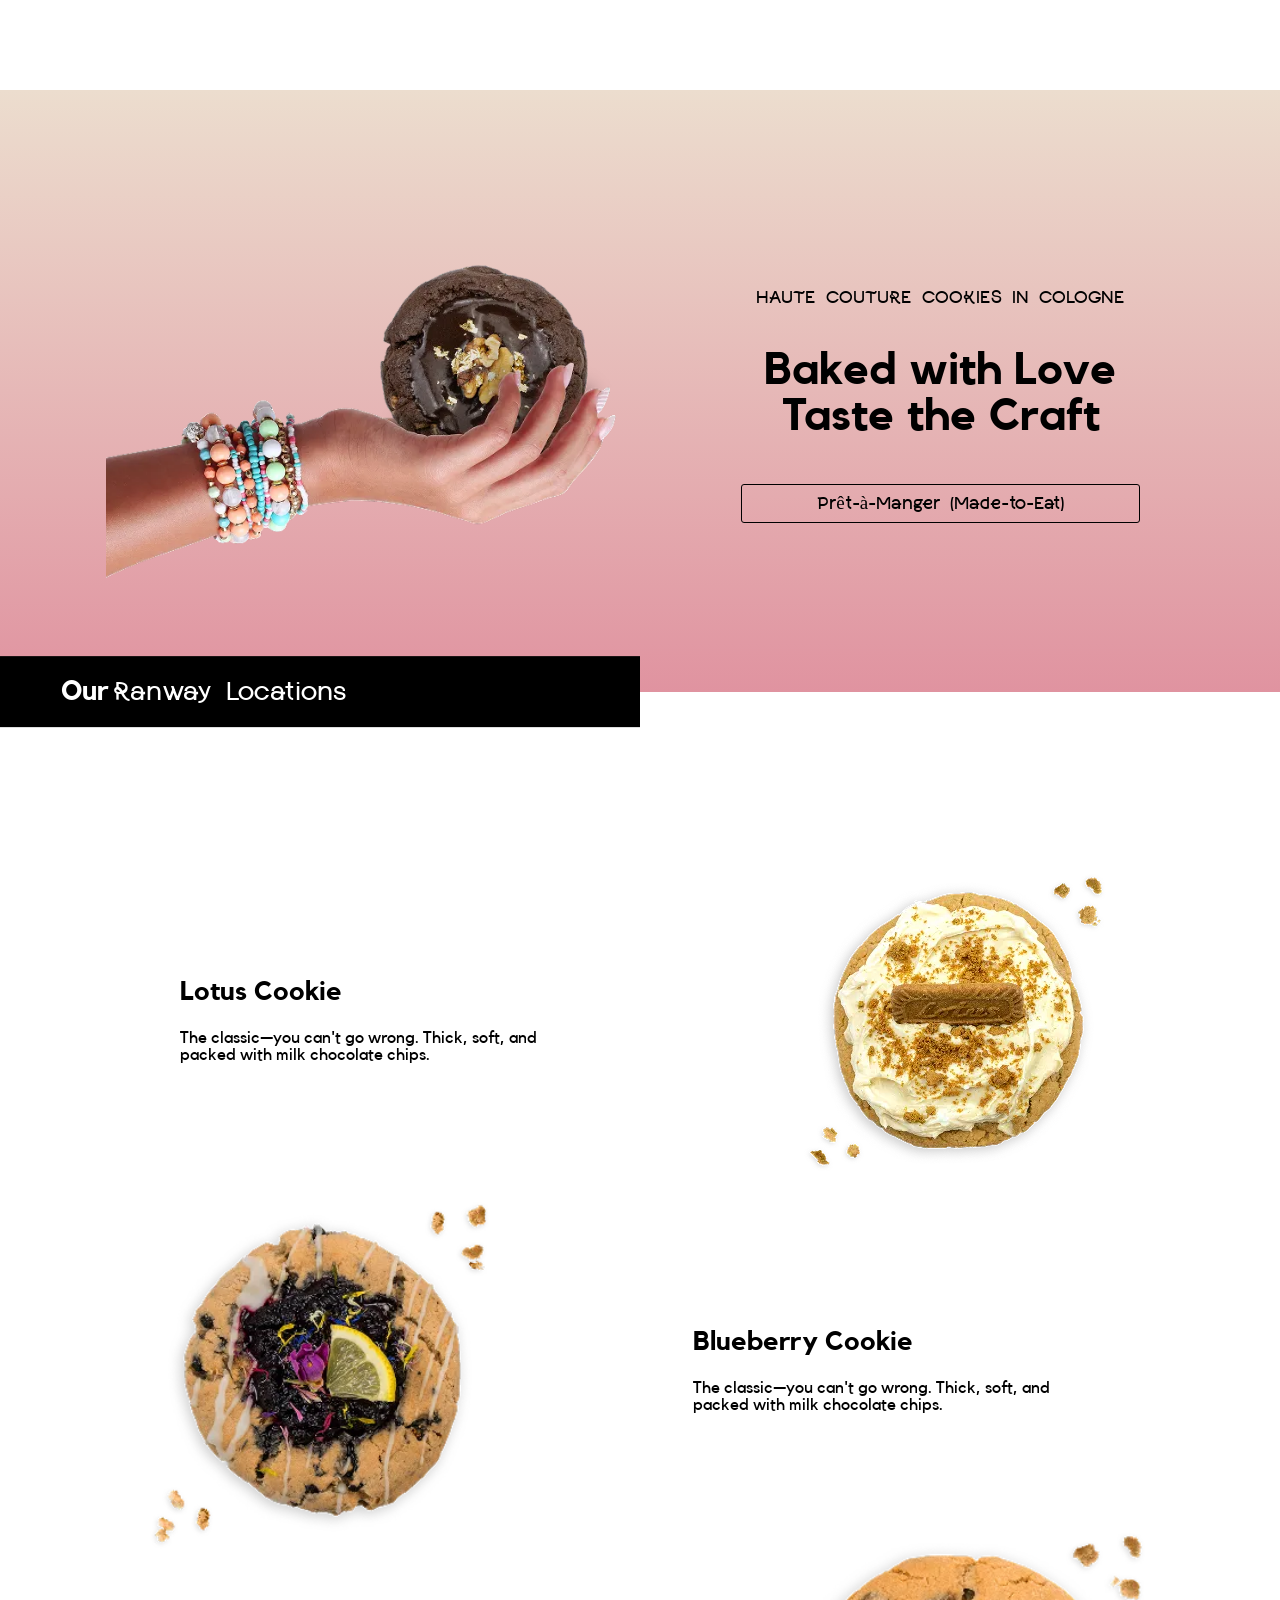
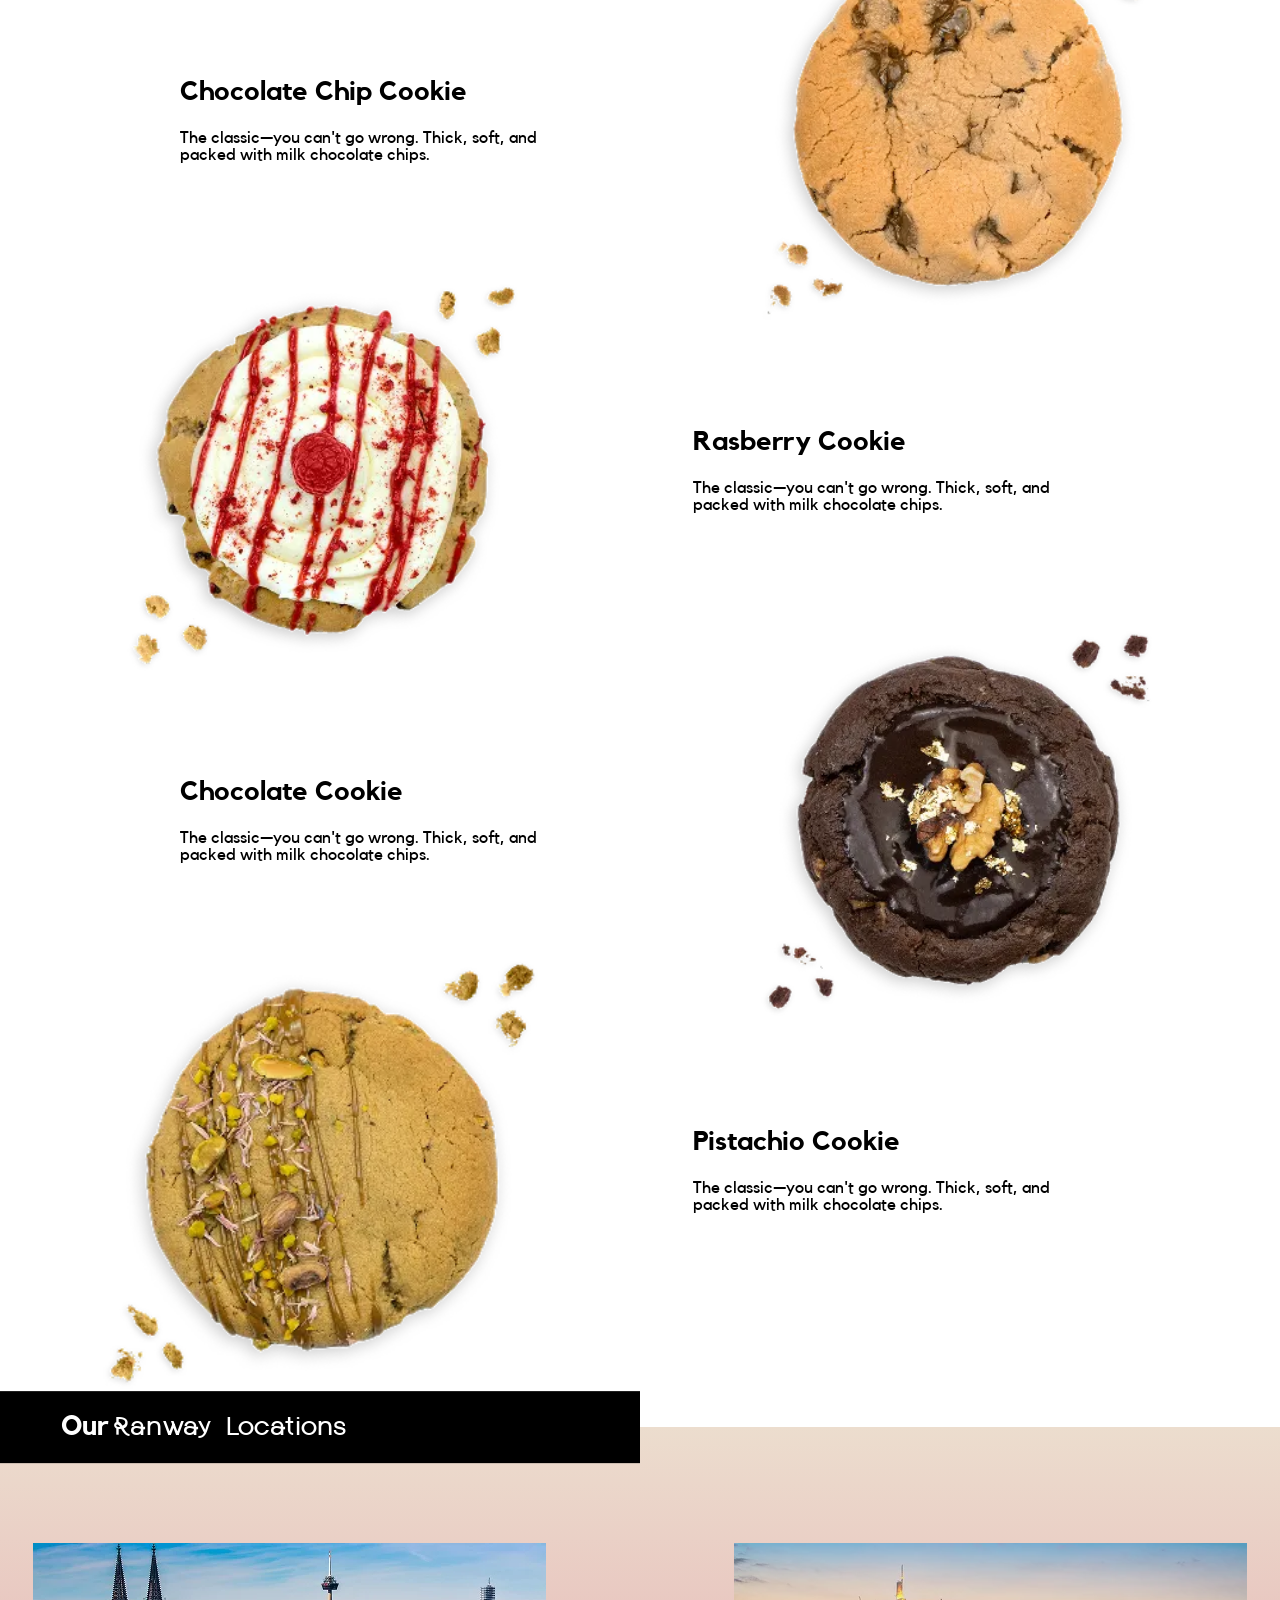
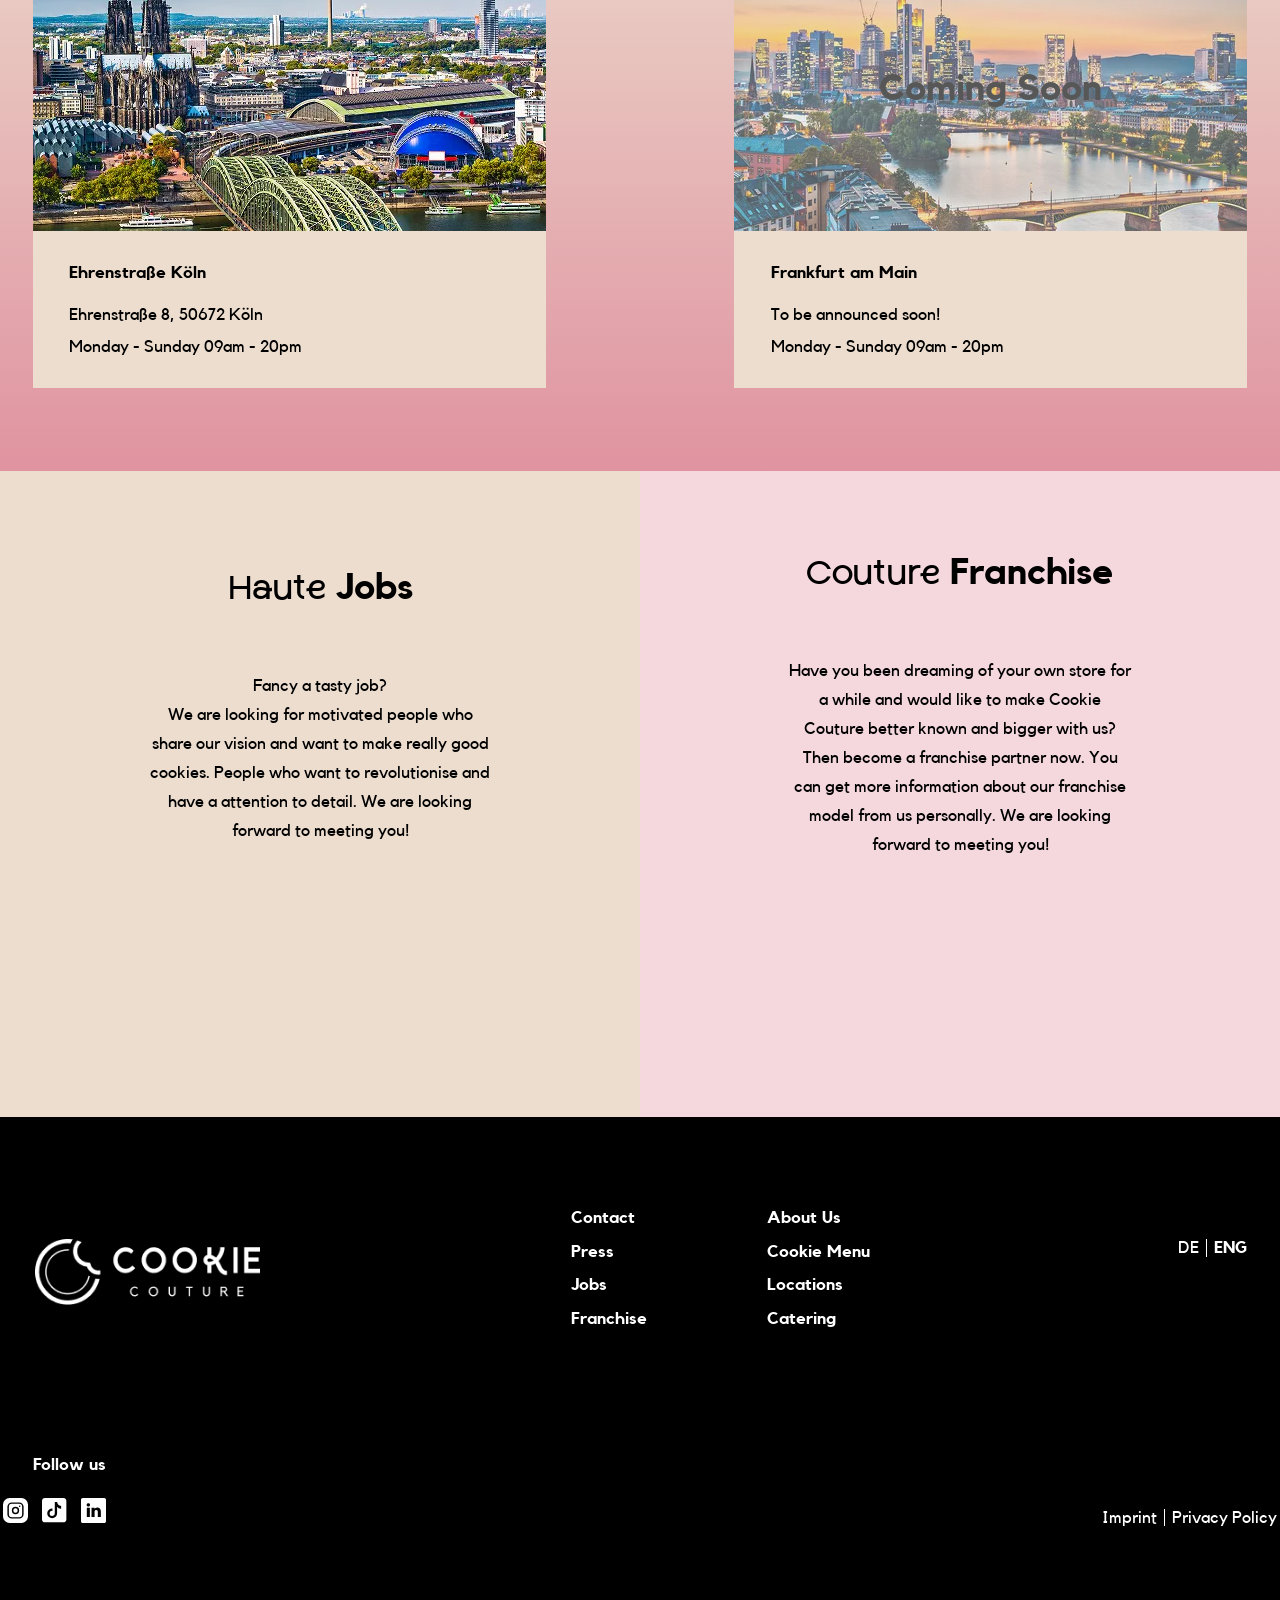
==== commit 9f83badc: "anim done" ====
--- a/styles/css/styles.min.css
+++ b/styles/css/styles.min.css
@@ -1 +1 @@
-*{padding:0px;margin:0px;border:0px}*,*::before,*::after{-webkit-box-sizing:border-box;box-sizing:border-box}*::before,*::after{display:inline-block}html,body{height:100%}html{scroll-behavior:smooth}body{line-height:1;scrollbar-gutter:stable;-ms-text-size-adjust:100%;-moz-text-size-adjust:100%;-webkit-text-size-adjust:100%;-webkit-font-smoothing:antialiased;-moz-osx-font-smoothing:grayscale}input,button,textarea{font-family:inherit;font-size:inherit;line-height:inherit;color:inherit;background-color:rgba(0,0,0,0)}input,textarea{width:100%}label{display:inline-block}button,select,option{cursor:pointer}a{display:inline-block;color:inherit;text-decoration:none}ul li{list-style:none}img{max-width:100%;height:auto;vertical-align:middle}h1,h2,h3,h4,h5,h6{font-weight:inherit;font-size:inherit}@font-face{font-family:"Lena";src:url("../../fonts/Lena.woff2") format("woff2");font-weight:normal;font-style:normal;font-display:swap}@font-face{font-family:"Kollektif";src:url("../../fonts/Kollektif.woff2") format("woff2");font-weight:normal;font-style:normal;font-display:swap}@font-face{font-family:"Kollektif";src:url("../../fonts/Kollektif-Bold.woff2") format("woff2");font-weight:bold;font-style:normal;font-display:swap}.burger:after,.burger:before,.burger span{display:block;position:absolute;top:50%;left:0;background-color:#000;width:40px;height:3px;border-radius:0}.burger{position:relative;z-index:5}.burger span{margin-top:-1.5px}.burger:before{content:"";margin-top:-16.5px}.burger:after{content:"";margin-top:13.5px}@media(max-width: 1024px){.burger{width:40px;height:40px;display:inline-block;position:relative;background-color:rgba(0,0,0,0);border:0;padding:0;outline:none;-webkit-user-select:none;-moz-user-select:none;-ms-user-select:none;user-select:none;-webkit-touch-callout:none;-ms-touch-action:manipulation;touch-action:manipulation;cursor:pointer}}@media(min-width: 1024.9px){.burger{display:none}}.translate-center span{-webkit-transition:.2s ease-in-out .2s;transition:.2s ease-in-out .2s}.translate-center:before,.translate-center:after{-webkit-transition:margin .2s ease-in-out .2s,-webkit-transform .2s ease-in-out 0s;transition:margin .2s ease-in-out .2s,-webkit-transform .2s ease-in-out 0s;transition:margin .2s ease-in-out .2s,transform .2s ease-in-out 0s;transition:margin .2s ease-in-out .2s,transform .2s ease-in-out 0s,-webkit-transform .2s ease-in-out 0s}.translate-center.active span{background-color:rgba(0,0,0,0);-webkit-transition-delay:0s;transition-delay:0s}.translate-center.active:before,.translate-center.active:after{margin-top:0;-webkit-transition-delay:0s,.25s,.25s;transition-delay:0s,.25s,.25s}.translate-center.active:before{-webkit-transform:rotate(45deg);-ms-transform:rotate(45deg);transform:rotate(45deg)}.translate-center.active:after{-webkit-transform:rotate(-45deg);-ms-transform:rotate(-45deg);transform:rotate(-45deg)}.button{width:min(100%,592px);position:relative;left:0;top:0;padding:.5625rem;display:-webkit-box;display:-ms-flexbox;display:flex;-webkit-box-pack:center;-ms-flex-pack:center;justify-content:center;-webkit-box-align:center;-ms-flex-align:center;align-items:center;-webkit-column-gap:10px;-moz-column-gap:10px;column-gap:10px;color:#000;border-radius:3px;border:1px solid currentColor;opacity:0;scale:0;-webkit-transition:.3s ease-in-out;transition:.3s ease-in-out;cursor:pointer;overflow:hidden;z-index:2}.button span,.button strong{position:relative;top:0;left:0;z-index:2}.button{font-size:1.25rem}@media(max-width: 1466px){.button{font-size:calc(0.875rem + (0.375)*(100vw - 20rem)/(71.625))}}.button::after{content:"";position:absolute;top:0;right:-100%;z-index:-1;width:52%;height:110%;background-color:#dc754f;clip-path:polygon(0% 1.5%, 85% 0%, 100.1% 0%, 100.1% 100.3%, 85% 100%, 28.6% 99.8%, 25.4% 90.8%, 4.1% 18%);-webkit-transition:.3s ease-out;transition:.3s ease-out}@media(hover: hover)and (pointer: fine){.button:hover::after,.button:focus-within::after{right:0}}@media(hover: none)and (pointer: coarse){.button:active::after,.button:focus::after,.button:focus-within::after{right:0}}@media(hover: hover)and (pointer: fine){.button:hover,.button:focus-within{border:1px solid #dc754f}}@media(hover: none)and (pointer: coarse){.button:active,.button:focus,.button:focus-within{border:1px solid #dc754f}}.button.active{opacity:1;scale:1}.buttons-lang{display:-webkit-box;display:-ms-flexbox;display:flex;-webkit-column-gap:7px;-moz-column-gap:7px;column-gap:7px}.buttons-lang__line{background-color:#fff;width:1px}.buttons-lang__lang{font-size:1.125rem}@media(max-width: 1466px){.buttons-lang__lang{font-size:calc(0.875rem + (0.25)*(100vw - 20rem)/(71.625))}}.buttons-lang__lang{text-transform:uppercase}.buttons-lang__lang--bold{font-weight:bold}.footer{background-color:#000;color:#fff}.footer__container{max-width:1354px;margin-inline:auto;overflow-x:clip;padding-inline:36px}@media(max-width: 1466px){.footer__container{padding-inline:calc(15px + (21)*(100vw - 320px)/(1146))}}.footer__content{display:-webkit-box;display:-ms-flexbox;display:flex;-webkit-box-orient:vertical;-webkit-box-direction:normal;-ms-flex-direction:column;flex-direction:column;row-gap:108px}@media(max-width: 1466px){.footer__content{row-gap:calc(52px + (56)*(100vw - 320px)/(1146))}}.footer__content{padding-top:132px}@media(max-width: 1466px){.footer__content{padding-top:calc(70px + (62)*(100vw - 320px)/(1146))}}.footer__content{padding-bottom:89px}@media(max-width: 1466px){.footer__content{padding-bottom:calc(40px + (49)*(100vw - 320px)/(1146))}}.footer__top{display:-webkit-box;display:-ms-flexbox;display:flex;-webkit-box-pack:justify;-ms-flex-pack:justify;justify-content:space-between}.footer__bottom{display:-webkit-box;display:-ms-flexbox;display:flex;-webkit-column-gap:20px;-moz-column-gap:20px;column-gap:20px;-webkit-box-pack:justify;-ms-flex-pack:justify;justify-content:space-between;-webkit-box-align:end;-ms-flex-align:end;align-items:end}.footer__lang{-ms-flex-item-align:start;align-self:start}@media(max-width: 600px){.footer .footer__top{-ms-flex-wrap:wrap;flex-wrap:wrap;-webkit-column-gap:10px;-moz-column-gap:10px;column-gap:10px;-webkit-box-pack:space-evenly;-ms-flex-pack:space-evenly;justify-content:space-evenly}.footer .logo--footer{-webkit-box-ordinal-group:2;-ms-flex-order:1;order:1}.footer .footer__lang{-webkit-box-ordinal-group:3;-ms-flex-order:2;order:2;margin-bottom:108px}}@media(max-width: 600px)and (max-width: 1466px){.footer .footer__lang{margin-bottom:calc(52px + (56)*(100vw - 320px)/(1146))}}@media(max-width: 600px){.footer .footer-menu{-webkit-box-ordinal-group:4;-ms-flex-order:3;order:3}}.footer-menu{display:-webkit-box;display:-ms-flexbox;display:flex;-webkit-box-pack:justify;-ms-flex-pack:justify;justify-content:space-between;-ms-flex-wrap:wrap;flex-wrap:wrap;-webkit-column-gap:120px;-moz-column-gap:120px;column-gap:120px}.footer-menu__list{display:-webkit-box;display:-ms-flexbox;display:flex;-webkit-box-orient:vertical;-webkit-box-direction:normal;-ms-flex-direction:column;flex-direction:column;row-gap:1rem}.footer-menu__link{font-weight:700;color:#fff;font-size:1.125rem}@media(max-width: 1466px){.footer-menu__link{font-size:calc(0.875rem + (0.25)*(100vw - 20rem)/(71.625))}}.footer-menu__list.scroll-anim a{-webkit-transition:450ms linear;transition:450ms linear;opacity:0;translate:0 -30px;-webkit-animation-delay:calc(var(--index)*200ms);animation-delay:calc(var(--index)*200ms)}.footer-menu__list.scroll-anim a.active{opacity:1;translate:0 0px}.header{position:sticky;left:0;top:0;right:0;z-index:50;-webkit-transition:.3s ease-in-out;transition:.3s ease-in-out}.header__content{width:100%;display:-webkit-box;display:-ms-flexbox;display:flex;-webkit-box-pack:justify;-ms-flex-pack:justify;justify-content:space-between;-webkit-box-align:center;-ms-flex-align:center;align-items:center;-webkit-column-gap:2rem;-moz-column-gap:2rem;column-gap:2rem;-webkit-transition:.3s ease-in-out;transition:.3s ease-in-out;padding-block:22px}@media(max-width: 1466px){.header__content{padding-block:calc(12px + (10)*(100vw - 320px)/(1146))}}.header__container{max-width:1354px;margin-inline:auto;overflow-x:clip;padding-inline:36px}@media(max-width: 1466px){.header__container{padding-inline:calc(15px + (21)*(100vw - 320px)/(1146))}}.header__logo{position:relative;top:0;left:0;z-index:5;font-size:1.8rem}.header.scrolling{background:rgba(79,79,84,.2);backdrop-filter:blur(18px)}.header.hidden{opacity:0;-webkit-transform:translateY(-30px);-ms-transform:translateY(-30px);transform:translateY(-30px)}.link span{position:relative}@media(hover: hover)and (pointer: fine){.link span:hover::before,.link span:focus-within::before{-webkit-transform:scaleX(1) translateY(0px);-ms-transform:scaleX(1) translateY(0px);transform:scaleX(1) translateY(0px)}}@media(hover: none)and (pointer: coarse){.link span:active::before,.link span:focus::before,.link span:focus-within::before{-webkit-transform:scaleX(1) translateY(0px);-ms-transform:scaleX(1) translateY(0px);transform:scaleX(1) translateY(0px)}}.link span::before{content:"";position:absolute;height:2px;bottom:0;left:0;right:0;color:inherit;background-color:currentColor;-webkit-transform:scaleX(0) translateY(5px);-ms-transform:scaleX(0) translateY(5px);transform:scaleX(0) translateY(5px);-webkit-transition:-webkit-transform .3s ease-in-out;transition:-webkit-transform .3s ease-in-out;transition:transform .3s ease-in-out;transition:transform .3s ease-in-out, -webkit-transform .3s ease-in-out}.logo{-ms-flex-negative:0;flex-shrink:0;width:180px}@media(max-width: 1466px){.logo{width:calc(120px + (60)*(100vw - 320px)/(1146))}}.logo{height:52px}@media(max-width: 1466px){.logo{height:calc(35px + (17)*(100vw - 320px)/(1146))}}.logo{overflow:hidden}.logo img{width:100%;height:100%;-o-object-fit:contain;object-fit:contain;-o-object-position:center;object-position:center}.logo img{-webkit-transition:.3s linear;transition:.3s linear}@media(hover: hover)and (pointer: fine){.logo:hover img,.logo:focus-within img{-webkit-filter:brightness(0) saturate(100%) invert(14%) sepia(100%) saturate(7495%) hue-rotate(0deg) brightness(100%) contrast(120%);filter:brightness(0) saturate(100%) invert(14%) sepia(100%) saturate(7495%) hue-rotate(0deg) brightness(100%) contrast(120%)}}@media(hover: none)and (pointer: coarse){.logo:active img,.logo:focus img,.logo:focus-within img{-webkit-filter:brightness(0) saturate(100%) invert(14%) sepia(100%) saturate(7495%) hue-rotate(0deg) brightness(100%) contrast(120%);filter:brightness(0) saturate(100%) invert(14%) sepia(100%) saturate(7495%) hue-rotate(0deg) brightness(100%) contrast(120%)}}.logo--footer{width:250px}@media(max-width: 1466px){.logo--footer{width:calc(125px + (125)*(100vw - 320px)/(1146))}}.logo--footer{height:72px}@media(max-width: 1466px){.logo--footer{height:calc(32px + (40)*(100vw - 320px)/(1146))}}.menu{--gradient: linear-gradient(0deg, #ffb99a 0%, #ffdbc5 100%)}@media(max-width: 1024.9px){.menu__body{position:fixed;left:-100%;top:0;width:100%;height:100svh;padding:100px 30px 30px;-webkit-transition:.3s ease-in-out;transition:.3s ease-in-out;background:var(--gradient);overflow-y:auto;z-index:2}}.menu__body::before{content:"";position:fixed;width:100%;min-height:80px;left:-100%;top:0;-webkit-transition:.3s;transition:.3s;backdrop-filter:blur(18px);z-index:4}@media(max-width: 1024.9px){.menu__list{width:100%;display:-webkit-box;display:-ms-flexbox;display:flex;-webkit-box-orient:vertical;-webkit-box-direction:normal;-ms-flex-direction:column;flex-direction:column;-webkit-box-align:center;-ms-flex-align:center;align-items:center;row-gap:2.5rem}}@media(min-width: 1024.9px){.menu__list{padding-block:.5rem;display:-webkit-box;display:-ms-flexbox;display:flex;-webkit-box-orient:horizontal;-webkit-box-direction:normal;-ms-flex-direction:row;flex-direction:row;-webkit-box-align:center;-ms-flex-align:center;align-items:center;-ms-flex-wrap:wrap;flex-wrap:wrap;row-gap:1.5rem;-webkit-column-gap:64px;-moz-column-gap:64px;column-gap:64px}}@media(min-width: 1024.9px)and (max-width: 1466px){.menu__list{-webkit-column-gap:calc(32px + (32)*(100vw - 320px)/(1146));-moz-column-gap:calc(32px + (32)*(100vw - 320px)/(1146));column-gap:calc(32px + (32)*(100vw - 320px)/(1146))}}.menu__link{display:inline-block;font-weight:400;color:#000;font-size:1.25rem}@media(max-width: 1466px){.menu__link{font-size:calc(1.5rem + (-0.25)*(100vw - 20rem)/(71.625))}}.menu__body.open{left:0%}.menu__body.open::before{left:0}.menu__link.active{color:#dc754f}.page{min-width:320px;font-family:"Kollektif";color:#000;background-color:#fff;font-weight:400;overflow-x:clip;font-size:calc(0.875rem + (0.125)*(100vw - 20rem)/(27.99875))}@media(min-width: 767.98px){.page{font-size:calc(1rem + (0.125)*(100vw - 47.99875rem)/(43.62625))}}@media(min-width: 1466px){.page{font-size:1.125rem}}.page.lock{overflow:hidden;-ms-touch-action:none;touch-action:none;-ms-scroll-chaining:none;overscroll-behavior:none}.wrapper{min-height:100%;display:-webkit-box;display:-ms-flexbox;display:flex;-webkit-box-orient:vertical;-webkit-box-direction:normal;-ms-flex-direction:column;flex-direction:column;overflow:clip}.wrapper>main{-webkit-box-flex:1;-ms-flex:1 1 auto;flex:1 1 auto}.wrapper>*{min-width:0}.privacy{display:-webkit-box;display:-ms-flexbox;display:flex;-webkit-column-gap:7px;-moz-column-gap:7px;column-gap:7px}.privacy__line{background-color:#fff;width:1px}.privacy__link{font-size:1.125rem}@media(max-width: 1466px){.privacy__link{font-size:calc(0.875rem + (0.25)*(100vw - 20rem)/(71.625))}}.privacy.scroll-anim{-webkit-transition:450ms linear .3s;transition:450ms linear .3s;opacity:0;translate:30px 0}.privacy.scroll-anim.active{opacity:1;translate:0 0}.section-header{display:-webkit-box;display:-ms-flexbox;display:flex;-webkit-box-orient:vertical;-webkit-box-direction:normal;-ms-flex-direction:column;flex-direction:column;-webkit-box-align:center;-ms-flex-align:center;align-items:center;row-gap:42px}@media(max-width: 1466px){.section-header{row-gap:calc(22px + (20)*(100vw - 320px)/(1146))}}.section-header__slogan{font-family:"Lena";font-weight:400;text-transform:uppercase;text-align:center;font-size:1.25rem}@media(max-width: 1466px){.section-header__slogan{font-size:calc(1rem + (0.25)*(100vw - 20rem)/(71.625))}}.section-header__title{font-weight:700;text-align:center;font-size:3.125rem}@media(max-width: 1466px){.section-header__title{font-size:calc(1.5rem + (1.625)*(100vw - 20rem)/(71.625))}}.section-label{padding:1.3125rem;background-color:#000;width:76.73vw;translate:0 -50%}@media(min-width: 767.98px){.section-label{width:50vw}}.section-label__title{max-width:650px;margin-left:auto;color:#fff}.section-label__title span{font-family:"Lena";font-weight:400}.section-label__title span,.section-label__title strong{color:#fff;font-size:1.875rem}@media(max-width: 1466px){.section-label__title span,.section-label__title strong{font-size:calc(1rem + (0.875)*(100vw - 20rem)/(71.625))}}.section-label__title{padding-left:44px}@media(max-width: 1466px){.section-label__title{padding-left:calc(22px + (22)*(100vw - 320px)/(1146))}}.socials{display:-webkit-box;display:-ms-flexbox;display:flex;-webkit-box-orient:vertical;-webkit-box-direction:normal;-ms-flex-direction:column;flex-direction:column;row-gap:1.625rem}@media(max-width: 1466px){.socials{row-gap:calc(1rem + (0.625)*(100vw - 20rem)/(71.625))}}.socials__title{width:-webkit-fit-content;width:-moz-fit-content;width:fit-content;text-align:center;font-weight:700;font-size:calc(1.125px + (0 1.5-1.125)*(100vw - 320px)/(447.98))}@media(min-width: 767.98px){.socials__title{font-size:calc(0 1.5px + (rem-0 1.5)*(100vw - 767.98px)/(698.02))}}@media(min-width: 1466px){.socials__title{font-size:rempx}}.socials__list{display:-webkit-box;display:-ms-flexbox;display:flex;-webkit-column-gap:14px;-moz-column-gap:14px;column-gap:14px;-webkit-box-align:center;-ms-flex-align:center;align-items:center}.socials__link svg path,.socials__link svg g{-webkit-transition:.3s ease-in;transition:.3s ease-in}@media(hover: hover)and (pointer: fine){.socials__link svg:hover g,.socials__link svg:focus-within g{fill:#dc754f}}@media(hover: none)and (pointer: coarse){.socials__link svg:active g,.socials__link svg:focus g,.socials__link svg:focus-within g{fill:#dc754f}}@media(hover: hover)and (pointer: fine){.socials__link svg:hover path,.socials__link svg:focus-within path{fill:#dc754f}}@media(hover: none)and (pointer: coarse){.socials__link svg:active path,.socials__link svg:focus path,.socials__link svg:focus-within path{fill:#dc754f}}.socials__list.scroll-anim a{-webkit-transition:450ms linear;transition:450ms linear;opacity:0;translate:-30px 0;-webkit-transition-delay:.6s;transition-delay:.6s}.socials__list.scroll-anim a.active{opacity:1;translate:0 0}.subtitle{font-weight:700;font-size:1.875rem}@media(max-width: 1466px){.subtitle{font-size:calc(0.9375rem + (0.9375)*(100vw - 20rem)/(71.625))}}.white-section-text__container{max-width:1202px;margin-inline:auto;overflow-x:clip;padding-inline:36px}@media(max-width: 1466px){.white-section-text__container{padding-inline:calc(15px + (21)*(100vw - 320px)/(1146))}}.white-section-text__container{padding-block:100px}@media(max-width: 1466px){.white-section-text__container{padding-block:calc(50px + (50)*(100vw - 320px)/(1146))}}.white-section-text__container p{line-height:166.666667%;text-align:justify;font-size:1.125rem}@media(max-width: 1466px){.white-section-text__container p{font-size:calc(0.875rem + (0.25)*(100vw - 20rem)/(71.625))}}.white-section-text__container p:not(:last-child){margin-bottom:3.125rem}@media(max-width: 1466px){.white-section-text__container p:not(:last-child){margin-bottom:calc(1.25rem + (1.875)*(100vw - 20rem)/(71.625))}}.white-section-text__title{font-weight:700;margin-bottom:1.25rem}@media(max-width: 1466px){.white-section-text__title{margin-bottom:calc(0.625rem + (0.625)*(100vw - 20rem)/(71.625))}}.white-section-text__text{margin-bottom:1.875rem}@media(max-width: 1466px){.white-section-text__text{margin-bottom:calc(1.25rem + (0.625)*(100vw - 20rem)/(71.625))}}.white-section-text__list{display:-webkit-box;display:-ms-flexbox;display:flex;-webkit-box-orient:vertical;-webkit-box-direction:normal;-ms-flex-direction:column;flex-direction:column;row-gap:.75rem}.white-section-text__item{position:relative;display:-webkit-box;display:-ms-flexbox;display:flex;-webkit-box-align:center;-ms-flex-align:center;align-items:center}.white-section-text__item::before{content:"";width:4px;height:4px;margin-right:.75rem;border-radius:50%;background-color:currentColor}.white-section-text.scroll-anim p{-webkit-transition:.3s linear;transition:.3s linear;opacity:0;-webkit-transform:translateY(-15px);-ms-transform:translateY(-15px);transform:translateY(-15px);-webkit-animation-delay:calc(var(--index)*200ms);animation-delay:calc(var(--index)*200ms)}.white-section-text.scroll-anim p.active{-webkit-transition:.3s linear;transition:.3s linear;opacity:1;-webkit-transform:translateY(0px);-ms-transform:translateY(0px);transform:translateY(0px)}.only-title{background:-webkit-gradient(linear, left bottom, left top, from(#e093a0), to(#ecddce));background:linear-gradient(0deg, #e093a0 0%, #ecddce 100%)}.only-title__container{display:-webkit-box;display:-ms-flexbox;display:flex;-webkit-box-orient:vertical;-webkit-box-direction:normal;-ms-flex-direction:column;flex-direction:column;-webkit-box-pack:center;-ms-flex-pack:center;justify-content:center;-webkit-box-align:center;-ms-flex-align:center;align-items:center;padding:79px}@media(max-width: 1466px){.only-title__container{padding:calc(32px + (47)*(100vw - 320px)/(1146))}}.hero-page__top{background:-webkit-gradient(linear, left bottom, left top, from(#e093a0), to(#ecddce));background:linear-gradient(0deg, #e093a0 0%, #ecddce 100%);padding-top:20px;margin-bottom:113px}@media(max-width: 1466px){.hero-page__top{margin-bottom:calc(25px + (88)*(100vw - 320px)/(1146))}}.hero-page__container{max-width:1320px;margin-inline:auto;overflow-x:clip;display:-webkit-box;display:-ms-flexbox;display:flex;-ms-flex-wrap:wrap;flex-wrap:wrap;-webkit-box-pack:center;-ms-flex-pack:center;justify-content:center;-webkit-box-align:center;-ms-flex-align:center;align-items:center;padding-inline:36px}@media(max-width: 1466px){.hero-page__container{padding-inline:calc(15px + (21)*(100vw - 320px)/(1146))}}.hero-page__container{-webkit-column-gap:110px;-moz-column-gap:110px;column-gap:110px}@media(max-width: 1466px){.hero-page__container{-webkit-column-gap:calc(20px + (90)*(100vw - 320px)/(1146));-moz-column-gap:calc(20px + (90)*(100vw - 320px)/(1146));column-gap:calc(20px + (90)*(100vw - 320px)/(1146))}}@media(min-width: 767.98px){.hero-page__container{-ms-flex-wrap:nowrap;flex-wrap:nowrap}}.hero-page__img{-ms-flex-negative:0;flex-shrink:0;aspect-ratio:750/500;translate:0 20%;width:750px}@media(max-width: 1466px){.hero-page__img{width:calc(280px + (470)*(100vw - 320px)/(1146))}}.hero-page__img{overflow:hidden}.hero-page__img img{width:100%;height:100%;-o-object-fit:cover;object-fit:cover;-o-object-position:center;object-position:center}.order{background:#ecddce}.order__container{max-width:715px;margin-inline:auto;display:-webkit-box;display:-ms-flexbox;display:flex;-webkit-box-orient:vertical;-webkit-box-direction:normal;-ms-flex-direction:column;flex-direction:column;-webkit-box-align:center;-ms-flex-align:center;align-items:center;overflow-x:clip;padding-inline:36px}@media(max-width: 1466px){.order__container{padding-inline:calc(15px + (21)*(100vw - 320px)/(1146))}}.order__container{padding-top:74px}@media(max-width: 1466px){.order__container{padding-top:calc(30px + (44)*(100vw - 320px)/(1146))}}.order__container{padding-bottom:100px}@media(max-width: 1466px){.order__container{padding-bottom:calc(50px + (50)*(100vw - 320px)/(1146))}}.order__title strong{font-weight:700}.order__title span{font-family:"Lena";font-weight:400}.order__title{font-size:2.5rem}@media(max-width: 1466px){.order__title{font-size:calc(1.25rem + (1.25)*(100vw - 20rem)/(71.625))}}.order__title{margin-bottom:50px}@media(max-width: 1466px){.order__title{margin-bottom:calc(20px + (30)*(100vw - 320px)/(1146))}}.order__subtitle{width:-webkit-fit-content;width:-moz-fit-content;width:fit-content;text-align:center;margin-inline:auto}.order__text p{text-align:center}.order__text p:not(:last-child){margin-bottom:.625rem}.order__text{margin-bottom:89px}@media(max-width: 1466px){.order__text{margin-bottom:calc(36px + (53)*(100vw - 320px)/(1146))}}.catering__text{margin-bottom:50px}@media(max-width: 1466px){.catering__text{margin-bottom:calc(20px + (30)*(100vw - 320px)/(1146))}}.values{position:relative;background:-webkit-gradient(linear, left bottom, left top, from(#e093a0), to(#ecddce));background:linear-gradient(0deg, #e093a0 0%, #ecddce 100%);padding-block:132px}@media(max-width: 1466px){.values{padding-block:calc(64px + (68)*(100vw - 320px)/(1146))}}.values__label{position:absolute;top:0;left:0}.values__container{max-width:1315px;margin-inline:auto;overflow-x:clip;padding-inline:36px}@media(max-width: 1466px){.values__container{padding-inline:calc(15px + (21)*(100vw - 320px)/(1146))}}.values__content{display:grid;grid-template-columns:repeat(1, minmax(280px, 513px));-webkit-box-pack:space-evenly;-ms-flex-pack:space-evenly;justify-content:space-evenly;-webkit-column-gap:1rem;-moz-column-gap:1rem;column-gap:1rem;row-gap:60px}@media(max-width: 1466px){.values__content{row-gap:calc(30px + (30)*(100vw - 320px)/(1146))}}@media(min-width: 767.98px){.values__content{grid-template-columns:repeat(2, minmax(280px, 513px));-webkit-box-pack:justify;-ms-flex-pack:justify;justify-content:space-between}}.card-values{display:-webkit-box;display:-ms-flexbox;display:flex;-webkit-box-orient:vertical;-webkit-box-direction:normal;-ms-flex-direction:column;flex-direction:column;-webkit-box-align:center;-ms-flex-align:center;align-items:center;background-color:#ecddce;padding-inline:52px}@media(max-width: 1466px){.card-values{padding-inline:calc(20px + (32)*(100vw - 320px)/(1146))}}.card-values{padding-block:56px}@media(max-width: 1466px){.card-values{padding-block:calc(26px + (30)*(100vw - 320px)/(1146))}}.card-values__img{aspect-ratio:1/1;overflow:hidden}.card-values__img img{width:100%;height:100%;-o-object-fit:contain;object-fit:contain;-o-object-position:center;object-position:center}.card-values__img{margin-bottom:28px}@media(max-width: 1466px){.card-values__img{margin-bottom:calc(14px + (14)*(100vw - 320px)/(1146))}}.card-values__title{text-align:center;margin-bottom:40px}@media(max-width: 1466px){.card-values__title{margin-bottom:calc(20px + (20)*(100vw - 320px)/(1146))}}.card-values__text p{text-align:justify;line-height:166.666667%}.card-values__text p:not(:last-child){margin-bottom:.625rem}.home__container{max-width:1315px;margin-inline:auto;overflow-x:clip;padding-inline:36px}@media(max-width: 1466px){.home__container{padding-inline:calc(15px + (21)*(100vw - 320px)/(1146))}}.home__locations{position:relative}.hero{background:-webkit-gradient(linear, left bottom, left top, from(#e093a0), to(#ecddce));background:linear-gradient(0deg, #e093a0 0%, #ecddce 100%)}.hero__content{display:-webkit-box;display:-ms-flexbox;display:flex;-webkit-box-pack:center;-ms-flex-pack:center;justify-content:center;-webkit-box-align:center;-ms-flex-align:center;align-items:center;-ms-flex-wrap:wrap-reverse;flex-wrap:wrap-reverse}@media(min-width: 767.98px){.hero__content{-ms-flex-wrap:nowrap;flex-wrap:nowrap}}.hero__img{aspect-ratio:1/1;width:100%}@media(min-width: 767.98px){.hero__img{max-width:47%}}.hero__img{overflow:hidden}.hero__img img{width:100%;height:100%;-o-object-fit:cover;object-fit:cover;-o-object-position:center;object-position:center}.hero__text-content{max-width:464px;margin-top:30px;padding-inline:36px}@media(max-width: 1466px){.hero__text-content{padding-inline:calc(15px + (21)*(100vw - 320px)/(1146))}}.hero__header{margin-bottom:3.25rem}@media(max-width: 1466px){.hero__header{margin-bottom:calc(1.375rem + (1.875)*(100vw - 20rem)/(71.625))}}.hero__title{font-size:3.125rem}@media(max-width: 1466px){.hero__title{font-size:calc(1.375rem + (1.75)*(100vw - 20rem)/(71.625))}}.hero__button span{font-family:"Lena";font-weight:400}.locations__label{position:absolute;top:0;left:0}.locations-top{background:-webkit-gradient(linear, left bottom, left top, from(#e093a0), to(#ecddce));background:linear-gradient(0deg, #e093a0 0%, #ecddce 100%);padding-top:127px}@media(max-width: 1466px){.locations-top{padding-top:calc(60px + (67)*(100vw - 320px)/(1146))}}.locations-top{padding-bottom:91px}@media(max-width: 1466px){.locations-top{padding-bottom:calc(40px + (51)*(100vw - 320px)/(1146))}}.locations-top__container{max-width:1315px;margin-inline:auto;overflow-x:clip;padding-inline:36px}@media(max-width: 1466px){.locations-top__container{padding-inline:calc(15px + (21)*(100vw - 320px)/(1146))}}.locations-top__content{display:grid;grid-template-columns:repeat(1, minmax(280px, 513px));-webkit-box-pack:space-evenly;-ms-flex-pack:space-evenly;justify-content:space-evenly;-webkit-column-gap:1rem;-moz-column-gap:1rem;column-gap:1rem;row-gap:60px}@media(max-width: 1466px){.locations-top__content{row-gap:calc(30px + (30)*(100vw - 320px)/(1146))}}@media(min-width: 767.98px){.locations-top__content{grid-template-columns:repeat(2, minmax(280px, 513px));-webkit-box-pack:justify;-ms-flex-pack:justify;justify-content:space-between}}.locations-bottom__content{display:-webkit-box;display:-ms-flexbox;display:flex;-ms-flex-wrap:wrap;flex-wrap:wrap}@media(min-width: 767.98px){.locations-bottom__content{-ms-flex-wrap:nowrap;flex-wrap:nowrap}}.locations-bottom__item{display:-webkit-box;display:-ms-flexbox;display:flex;-webkit-box-pack:center;-ms-flex-pack:center;justify-content:center;-webkit-box-align:center;-ms-flex-align:center;align-items:center;width:100vw}@media(min-width: 767.98px){.locations-bottom__item{width:50vw}}.locations-bottom__item{padding-bottom:127px}@media(max-width: 1466px){.locations-bottom__item{padding-bottom:calc(60px + (67)*(100vw - 320px)/(1146))}}.locations-bottom__item{padding-top:91px}@media(max-width: 1466px){.locations-bottom__item{padding-top:calc(40px + (51)*(100vw - 320px)/(1146))}}.locations-bottom__item:nth-child(1){background-color:#ecddce}.locations-bottom__item:nth-child(2){background-color:#f4d8dd}.locations-bottom-item{max-width:410px;display:-webkit-box;display:-ms-flexbox;display:flex;-webkit-box-orient:vertical;-webkit-box-direction:normal;-ms-flex-direction:column;flex-direction:column;-webkit-box-align:center;-ms-flex-align:center;align-items:center;-webkit-box-pack:justify;-ms-flex-pack:justify;justify-content:space-between;padding-inline:36px}@media(max-width: 1466px){.locations-bottom-item{padding-inline:calc(15px + (21)*(100vw - 320px)/(1146))}}.locations-bottom-item__title{text-align:center;margin-inline:auto}.locations-bottom-item__title span{font-family:"Lena";font-weight:400}.locations-bottom-item__title{font-size:2.5rem}@media(max-width: 1466px){.locations-bottom-item__title{font-size:calc(1.25rem + (1.25)*(100vw - 20rem)/(71.625))}}.locations-bottom-item__title{margin-bottom:70px}@media(max-width: 1466px){.locations-bottom-item__title{margin-bottom:calc(30px + (40)*(100vw - 320px)/(1146))}}.locations-bottom-item__text{-webkit-box-flex:1;-ms-flex:1 1 auto;flex:1 1 auto}.locations-bottom-item__text p{line-height:166.666667%;text-align:center}.locations-bottom-item__text P:not(:last-child){margin-bottom:.625rem}.locations-bottom-item__text{margin-bottom:115px}@media(max-width: 1466px){.locations-bottom-item__text{margin-bottom:calc(40px + (75)*(100vw - 320px)/(1146))}}.locations-bottom-item__button span{font-family:"Lena";font-weight:400}.locations-place{max-width:513px;position:relative}.locations-place__body{background-color:#ecddce;padding-inline:40px}@media(max-width: 1466px){.locations-place__body{padding-inline:calc(20px + (20)*(100vw - 320px)/(1146))}}.locations-place__body{padding-block:36px}@media(max-width: 1466px){.locations-place__body{padding-block:calc(14px + (22)*(100vw - 320px)/(1146))}}.locations-place__img{aspect-ratio:513/288;overflow:hidden}.locations-place__img img{width:100%;height:100%;-o-object-fit:cover;object-fit:cover;-o-object-position:center;object-position:center}.locations-place__img.soon{position:relative;display:-webkit-box;display:-ms-flexbox;display:flex;-webkit-box-pack:center;-ms-flex-pack:center;justify-content:center;-webkit-box-align:center;-ms-flex-align:center;align-items:center}.locations-place__img.soon::before{content:"";position:absolute;left:0;top:0;right:0;height:100%;background-color:rgba(217,217,217,.4);z-index:2}.locations-place__img.soon::after{content:"Coming Soon";position:absolute;font-size:40px}@media(max-width: 1466px){.locations-place__img.soon::after{font-size:calc(20px + (20)*(100vw - 320px)/(1146))}}.locations-place__img.soon::after{font-weight:700}.locations-place__title{font-weight:700;font-size:calc(0.875 0px + (1.875-0.875 0)*(100vw - 320px)/(447.98))}@media(min-width: 767.98px){.locations-place__title{font-size:calc(1.875px + (rem-1.875)*(100vw - 767.98px)/(698.02))}}@media(min-width: 1466px){.locations-place__title{font-size:rempx}}.locations-place__title{margin-bottom:1.6875rem}@media(max-width: 1466px){.locations-place__title{margin-bottom:calc(0.75rem + (0.9375)*(100vw - 20rem)/(71.625))}}.locations-place__link{margin-bottom:1rem}@media(max-width: 1466px){.locations-place__link{margin-bottom:calc(0.5rem + (0.5)*(100vw - 20rem)/(71.625))}}.cookies__content{max-width:986px;margin-inline:auto;row-gap:1rem;padding-block:92px}@media(max-width: 1466px){.cookies__content{padding-block:calc(30px + (62)*(100vw - 320px)/(1146))}}.cookie{display:-webkit-box;display:-ms-flexbox;display:flex;-webkit-box-align:center;-ms-flex-align:center;align-items:center;-webkit-box-pack:justify;-ms-flex-pack:justify;justify-content:space-between}.cookie__title{font-weight:700;font-size:1.875rem}@media(max-width: 1466px){.cookie__title{font-size:calc(0.875rem + (1)*(100vw - 20rem)/(71.625))}}.cookie__title{margin-bottom:1.6875rem}@media(max-width: 1466px){.cookie__title{margin-bottom:calc(0.75rem + (0.9375)*(100vw - 20rem)/(71.625))}}.cookie__img{max-width:350px;aspect-ratio:1/1;overflow:hidden}.cookie__img img{width:100%;height:100%;-o-object-fit:contain;object-fit:contain;-o-object-position:center;object-position:center}.cookie__body{max-width:473px;padding-inline:36px}@media(max-width: 1466px){.cookie__body{padding-inline:calc(15px + (21)*(100vw - 320px)/(1146))}}.cookie:nth-child(odd){-webkit-box-orient:horizontal;-webkit-box-direction:reverse;-ms-flex-direction:row-reverse;flex-direction:row-reverse}.contact{margin-bottom:1.875rem}@media(max-width: 1466px){.contact{margin-bottom:calc(0.9375rem + (0.9375)*(100vw - 20rem)/(71.625))}}.contact__title span{font-weight:400}.form-section{padding-top:48px}@media(max-width: 1466px){.form-section{padding-top:calc(24px + (24)*(100vw - 320px)/(1146))}}.form-section{padding-bottom:72px}@media(max-width: 1466px){.form-section{padding-bottom:calc(34px + (38)*(100vw - 320px)/(1146))}}.contact-form{max-width:798px;margin-inline:auto;padding-inline:36px}@media(max-width: 1466px){.contact-form{padding-inline:calc(15px + (21)*(100vw - 320px)/(1146))}}.contact-form__group{margin-bottom:2rem}@media(max-width: 1466px){.contact-form__group{margin-bottom:calc(1rem + (1)*(100vw - 20rem)/(71.625))}}.contact-form__legend{font-weight:700;line-height:166.666667%;margin-bottom:.6875rem}.contact-form .checkbox-group{display:-webkit-box;display:-ms-flexbox;display:flex;-webkit-box-orient:vertical;-webkit-box-direction:normal;-ms-flex-direction:column;flex-direction:column;-webkit-box-align:start;-ms-flex-align:start;align-items:start;row-gap:.6875rem}.contact-form__checkbox label{width:-webkit-fit-content;width:-moz-fit-content;width:fit-content}.contact-form__checkbox input[type=checkbox]{width:20px;aspect-ratio:1/1}.contact-form__checkbox{display:-webkit-box;display:-ms-flexbox;display:flex;-webkit-box-align:center;-ms-flex-align:center;align-items:center;-webkit-column-gap:.3125rem;-moz-column-gap:.3125rem;column-gap:.3125rem}.contact-form__item{margin-bottom:1rem}@media(max-width: 1466px){.contact-form__item{margin-bottom:calc(0.5rem + (0.5)*(100vw - 20rem)/(71.625))}}.contact-form__item label{font-weight:700;line-height:166.666667%;margin-bottom:.6875rem;margin-left:10px;margin-bottom:1rem}@media(max-width: 1466px){.contact-form__item label{margin-bottom:calc(0.5rem + (0.5)*(100vw - 20rem)/(71.625))}}.contact-form__item input{padding-block:.8125rem;padding-inline:2.125rem;border:1px solid #000}.contact-form__item textarea{aspect-ratio:798/462;padding-block:1.625rem;padding-inline:2.125rem;border:1px solid #333}.contact-form__item input::-webkit-input-placeholder, .contact-form__item textarea::-webkit-input-placeholder{color:#606060}.contact-form__item input::-moz-placeholder, .contact-form__item textarea::-moz-placeholder{color:#606060}.contact-form__item input:-ms-input-placeholder, .contact-form__item textarea:-ms-input-placeholder{color:#606060}.contact-form__item input::-ms-input-placeholder, .contact-form__item textarea::-ms-input-placeholder{color:#606060}.contact-form__item input::placeholder,.contact-form__item textarea::placeholder{color:#606060}.contact-form .privacy label{font-weight:400}.contact-form .privacy input{width:20px;aspect-ratio:1/1}.contact-form .captcha{margin-bottom:2rem}@media(max-width: 1466px){.contact-form .captcha{margin-bottom:calc(1rem + (1)*(100vw - 20rem)/(71.625))}}.contact-form button[type=submit]{position:relative;min-width:232px;padding-block:.75rem;padding-inline:.375rem;background-color:#f4d8dd;border-radius:3px;overflow:hidden;z-index:1}.contact-form button[type=submit]::after{content:"";position:absolute;top:0;right:-100%;z-index:-1;width:52%;height:110%;background-color:#dc754f;clip-path:polygon(0% 1.5%, 85% 0%, 100.1% 0%, 100.1% 100.3%, 85% 100%, 28.6% 99.8%, 25.4% 90.8%, 4.1% 18%);-webkit-transition:.3s ease-out;transition:.3s ease-out}@media(hover: hover)and (pointer: fine){.contact-form button[type=submit]:hover::after,.contact-form button[type=submit]:focus-within::after{right:0}}@media(hover: none)and (pointer: coarse){.contact-form button[type=submit]:active::after,.contact-form button[type=submit]:focus::after,.contact-form button[type=submit]:focus-within::after{right:0}}.how{background:-webkit-gradient(linear, left bottom, left top, from(#e093a0), to(#ecddce));background:linear-gradient(0deg, #e093a0 0%, #ecddce 100%);position:relative}.how__label{position:absolute;top:0;left:0}.how__container{max-width:1244px;margin-inline:auto;padding-left:36px;padding-right:36px}@media(max-width: 1466px){.how__container{padding-right:calc(15px + (21)*(100vw - 320px)/(1146))}}.how__container{padding-top:148px}@media(max-width: 1466px){.how__container{padding-top:calc(50px + (98)*(100vw - 320px)/(1146))}}.how__container{padding-bottom:189px}@media(max-width: 1466px){.how__container{padding-bottom:calc(70px + (119)*(100vw - 320px)/(1146))}}.how__list{max-width:1160px;margin-inline:auto;display:-webkit-box;display:-ms-flexbox;display:flex;-webkit-box-orient:vertical;-webkit-box-direction:normal;-ms-flex-direction:column;flex-direction:column;counter-reset:step;list-style-position:inside;list-style-type:none;border-left:4px solid #000;row-gap:85px}@media(max-width: 1466px){.how__list{row-gap:calc(36px + (49)*(100vw - 320px)/(1146))}}.how__item{position:relative;background:#ecddce;counter-increment:step;padding-top:37px}@media(max-width: 1466px){.how__item{padding-top:calc(22px + (15)*(100vw - 320px)/(1146))}}.how__item{padding-bottom:68px}@media(max-width: 1466px){.how__item{padding-bottom:calc(32px + (36)*(100vw - 320px)/(1146))}}.how__item{padding-left:176px}@media(max-width: 1466px){.how__item{padding-left:calc(60px + (116)*(100vw - 320px)/(1146))}}.how__item{padding-right:86px}@media(max-width: 1466px){.how__item{padding-right:calc(36px + (50)*(100vw - 320px)/(1146))}}.how__item::before{position:absolute;left:0;top:0;translate:-50% -50%;content:"step " counter(step);display:block;font-weight:700;text-transform:uppercase;color:#fff;background-color:#000;font-size:1.875rem}@media(max-width: 1466px){.how__item::before{font-size:calc(0.6rem + (1.275)*(100vw - 20rem)/(71.625))}}.how__item::before{padding-inline:35px}@media(max-width: 1466px){.how__item::before{padding-inline:calc(16px + (19)*(100vw - 320px)/(1146))}}.how__item::before{padding-block:27px}@media(max-width: 1466px){.how__item::before{padding-block:calc(12px + (15)*(100vw - 320px)/(1146))}}.how__item:last-child{margin-left:-4px;z-index:2}.how__item-title{font-weight:700;margin-bottom:.8125rem;font-size:1.875rem}@media(max-width: 1466px){.how__item-title{font-size:calc(0.9375rem + (0.9375)*(100vw - 20rem)/(71.625))}}.how__item-text p{line-height:166.666667%}.how__item-text P:not(:last-child){margin-bottom:.625rem}.open-jobs{position:relative}.open-jobs__label{position:absolute;top:0;left:0}.open-jobs__container{background:-webkit-gradient(linear, left bottom, left top, from(#e093a0), to(#ecddce));background:linear-gradient(0deg, #e093a0 0%, #ecddce 100%);padding-top:144px}@media(max-width: 1466px){.open-jobs__container{padding-top:calc(50px + (94)*(100vw - 320px)/(1146))}}.open-jobs__container{padding-bottom:116px}@media(max-width: 1466px){.open-jobs__container{padding-bottom:calc(40px + (76)*(100vw - 320px)/(1146))}}.open-jobs__container{padding-inline:36px}@media(max-width: 1466px){.open-jobs__container{padding-inline:calc(15px + (21)*(100vw - 320px)/(1146))}}.open-jobs__content{margin-inline:auto}.open-jobs__spollers{max-width:1160px;margin-inline:auto;background:#ecddce;padding-inline:75px}@media(max-width: 1466px){.open-jobs__spollers{padding-inline:calc(30px + (45)*(100vw - 320px)/(1146))}}.open-jobs__spollers{padding-block:88px}@media(max-width: 1466px){.open-jobs__spollers{padding-block:calc(30px + (58)*(100vw - 320px)/(1146))}}.spoller{max-width:1010px;display:grid;grid-template-rows:minmax(30px, 65px) 0fr;-webkit-transition:.3s ease-in-out;transition:.3s ease-in-out}.spoller.active{grid-template-rows:minmax(30px, 65px) 1fr;-webkit-transition:.3s ease-in;transition:.3s ease-in;padding-bottom:40px}@media(max-width: 1466px){.spoller.active{padding-bottom:calc(20px + (20)*(100vw - 320px)/(1146))}}.spoller__title{position:relative;display:-webkit-box;display:-ms-flexbox;display:flex;-webkit-box-align:center;-ms-flex-align:center;align-items:center;cursor:pointer;font-weight:700;margin-right:.5rem;border-top:2px solid #000;padding-block:1.1875rem}@media(max-width: 1466px){.spoller__title{padding-block:calc(0.5rem + (0.6875)*(100vw - 20rem)/(71.625))}}.spoller__title{padding-inline:1.3125rem}@media(max-width: 1466px){.spoller__title{padding-inline:calc(0.625rem + (0.6875)*(100vw - 20rem)/(71.625))}}.spoller__title{font-size:1.5625rem}@media(max-width: 1466px){.spoller__title{font-size:calc(0.8rem + (0.7625)*(100vw - 20rem)/(71.625))}}.spoller__title:before{content:"";position:absolute;display:block;width:20px;height:9px;-webkit-transition:.3s ease-in-out;transition:.3s ease-in-out;background-image:url("../../images/icons/arrow-down.svg");background-position:center;background-size:cover;right:27px}@media(max-width: 1466px){.spoller__title:before{right:calc(0px + (27)*(100vw - 320px)/(1146))}}.spoller.active .spoller__title:before{-webkit-transform:rotate(180deg);-ms-transform:rotate(180deg);transform:rotate(180deg)}.spoller__content{overflow:hidden;padding-inline:1.3125rem}@media(max-width: 1466px){.spoller__content{padding-inline:calc(0.625rem + (0.6875)*(100vw - 20rem)/(71.625))}}.spoller__text p{line-height:166.666667%}.spoller__text p:not(:last-child){margin-bottom:.625rem}.spoller__subtitle{font-weight:700;margin-bottom:0.875rem}@media(max-width: 1466px){.spoller__subtitle{margin-bottom:calc(0.5rem + (0.375)*(100vw - 20rem)/(71.625))}}.spoller__text,.spoller__list{display:-webkit-box;display:-ms-flexbox;display:flex;-webkit-box-orient:vertical;-webkit-box-direction:normal;-ms-flex-direction:column;flex-direction:column;list-style-type:disc;margin-bottom:42px}@media(max-width: 1466px){.spoller__text,.spoller__list{margin-bottom:calc(20px + (22)*(100vw - 320px)/(1146))}}.spoller__text,.spoller__list{row-gap:0.75rem}@media(max-width: 1466px){.spoller__text,.spoller__list{row-gap:calc(0.375rem + (0.375)*(100vw - 20rem)/(71.625))}}.spoller__button{min-width:245px;max-width:-webkit-max-content;max-width:-moz-max-content;max-width:max-content;margin-inline:auto}+*{padding:0px;margin:0px;border:0px}*,*::before,*::after{-webkit-box-sizing:border-box;box-sizing:border-box}*::before,*::after{display:inline-block}html,body{height:100%}html{scroll-behavior:smooth}body{line-height:1;scrollbar-gutter:stable;-ms-text-size-adjust:100%;-moz-text-size-adjust:100%;-webkit-text-size-adjust:100%;-webkit-font-smoothing:antialiased;-moz-osx-font-smoothing:grayscale}input,button,textarea{font-family:inherit;font-size:inherit;line-height:inherit;color:inherit;background-color:rgba(0,0,0,0)}input,textarea{width:100%}label{display:inline-block}button,select,option{cursor:pointer}a{display:inline-block;color:inherit;text-decoration:none}ul li{list-style:none}img{max-width:100%;height:auto;vertical-align:middle}h1,h2,h3,h4,h5,h6{font-weight:inherit;font-size:inherit}@font-face{font-family:"Lena";src:url("../../fonts/Lena.woff2") format("woff2");font-weight:normal;font-style:normal;font-display:swap}@font-face{font-family:"Kollektif";src:url("../../fonts/Kollektif.woff2") format("woff2");font-weight:normal;font-style:normal;font-display:swap}@font-face{font-family:"Kollektif";src:url("../../fonts/Kollektif-Bold.woff2") format("woff2");font-weight:bold;font-style:normal;font-display:swap}.burger:after,.burger:before,.burger span{display:block;position:absolute;top:50%;left:0;background-color:#000;width:40px;height:3px;border-radius:0}.burger{position:relative;z-index:5}.burger span{margin-top:-1.5px}.burger:before{content:"";margin-top:-16.5px}.burger:after{content:"";margin-top:13.5px}@media(max-width: 1024px){.burger{width:40px;height:40px;display:inline-block;position:relative;background-color:rgba(0,0,0,0);border:0;padding:0;outline:none;-webkit-user-select:none;-moz-user-select:none;-ms-user-select:none;user-select:none;-webkit-touch-callout:none;-ms-touch-action:manipulation;touch-action:manipulation;cursor:pointer}}@media(min-width: 1024.9px){.burger{display:none}}.translate-center span{-webkit-transition:.2s ease-in-out .2s;transition:.2s ease-in-out .2s}.translate-center:before,.translate-center:after{-webkit-transition:margin .2s ease-in-out .2s,-webkit-transform .2s ease-in-out 0s;transition:margin .2s ease-in-out .2s,-webkit-transform .2s ease-in-out 0s;transition:margin .2s ease-in-out .2s,transform .2s ease-in-out 0s;transition:margin .2s ease-in-out .2s,transform .2s ease-in-out 0s,-webkit-transform .2s ease-in-out 0s}.translate-center.active span{background-color:rgba(0,0,0,0);-webkit-transition-delay:0s;transition-delay:0s}.translate-center.active:before,.translate-center.active:after{margin-top:0;-webkit-transition-delay:0s,.25s,.25s;transition-delay:0s,.25s,.25s}.translate-center.active:before{-webkit-transform:rotate(45deg);-ms-transform:rotate(45deg);transform:rotate(45deg)}.translate-center.active:after{-webkit-transform:rotate(-45deg);-ms-transform:rotate(-45deg);transform:rotate(-45deg)}.button{width:min(100%,592px);position:relative;left:0;top:0;padding:.5625rem;display:-webkit-box;display:-ms-flexbox;display:flex;-webkit-box-pack:center;-ms-flex-pack:center;justify-content:center;-webkit-box-align:center;-ms-flex-align:center;align-items:center;-webkit-column-gap:10px;-moz-column-gap:10px;column-gap:10px;color:#000;border-radius:3px;border:1px solid currentColor;opacity:0;scale:0;-webkit-transition:.3s ease-in-out;transition:.3s ease-in-out;cursor:pointer;overflow:hidden;z-index:2}.button span,.button strong{position:relative;top:0;left:0;z-index:2}.button{font-size:1.25rem}@media(max-width: 1466px){.button{font-size:calc(0.875rem + (0.375)*(100vw - 20rem)/(71.625))}}.button::after{content:"";position:absolute;top:0;right:-100%;z-index:-1;width:52%;height:110%;background-color:#dc754f;clip-path:polygon(0% 1.5%, 85% 0%, 100.1% 0%, 100.1% 100.3%, 85% 100%, 28.6% 99.8%, 25.4% 90.8%, 4.1% 18%);-webkit-transition:.3s ease-out;transition:.3s ease-out}@media(hover: hover)and (pointer: fine){.button:hover::after,.button:focus-within::after{right:0}}@media(hover: none)and (pointer: coarse){.button:active::after,.button:focus::after,.button:focus-within::after{right:0}}@media(hover: hover)and (pointer: fine){.button:hover,.button:focus-within{border:1px solid #dc754f}}@media(hover: none)and (pointer: coarse){.button:active,.button:focus,.button:focus-within{border:1px solid #dc754f}}.button.active{opacity:1;scale:1}.buttons-lang{display:-webkit-box;display:-ms-flexbox;display:flex;-webkit-column-gap:7px;-moz-column-gap:7px;column-gap:7px}.buttons-lang__line{background-color:#fff;width:1px}.buttons-lang__lang{font-size:1.125rem}@media(max-width: 1466px){.buttons-lang__lang{font-size:calc(0.875rem + (0.25)*(100vw - 20rem)/(71.625))}}.buttons-lang__lang{text-transform:uppercase}.buttons-lang__lang--bold{font-weight:bold}.footer{background-color:#000;color:#fff}.footer__container{max-width:1354px;margin-inline:auto;overflow-x:clip;padding-inline:36px}@media(max-width: 1466px){.footer__container{padding-inline:calc(15px + (21)*(100vw - 320px)/(1146))}}.footer__content{display:-webkit-box;display:-ms-flexbox;display:flex;-webkit-box-orient:vertical;-webkit-box-direction:normal;-ms-flex-direction:column;flex-direction:column;row-gap:108px}@media(max-width: 1466px){.footer__content{row-gap:calc(52px + (56)*(100vw - 320px)/(1146))}}.footer__content{padding-top:132px}@media(max-width: 1466px){.footer__content{padding-top:calc(70px + (62)*(100vw - 320px)/(1146))}}.footer__content{padding-bottom:89px}@media(max-width: 1466px){.footer__content{padding-bottom:calc(40px + (49)*(100vw - 320px)/(1146))}}.footer__top{display:-webkit-box;display:-ms-flexbox;display:flex;-webkit-box-pack:justify;-ms-flex-pack:justify;justify-content:space-between}.footer__bottom{display:-webkit-box;display:-ms-flexbox;display:flex;-webkit-column-gap:20px;-moz-column-gap:20px;column-gap:20px;-webkit-box-pack:justify;-ms-flex-pack:justify;justify-content:space-between;-webkit-box-align:end;-ms-flex-align:end;align-items:end}.footer__lang{-ms-flex-item-align:start;align-self:start}@media(max-width: 600px){.footer .footer__top{-ms-flex-wrap:wrap;flex-wrap:wrap;-webkit-column-gap:10px;-moz-column-gap:10px;column-gap:10px;-webkit-box-pack:space-evenly;-ms-flex-pack:space-evenly;justify-content:space-evenly}.footer .logo--footer{-webkit-box-ordinal-group:2;-ms-flex-order:1;order:1}.footer .footer__lang{-webkit-box-ordinal-group:3;-ms-flex-order:2;order:2;margin-bottom:108px}}@media(max-width: 600px)and (max-width: 1466px){.footer .footer__lang{margin-bottom:calc(52px + (56)*(100vw - 320px)/(1146))}}@media(max-width: 600px){.footer .footer-menu{-webkit-box-ordinal-group:4;-ms-flex-order:3;order:3}}.footer-menu{display:-webkit-box;display:-ms-flexbox;display:flex;-webkit-box-pack:justify;-ms-flex-pack:justify;justify-content:space-between;-ms-flex-wrap:wrap;flex-wrap:wrap;-webkit-column-gap:120px;-moz-column-gap:120px;column-gap:120px}.footer-menu__list{display:-webkit-box;display:-ms-flexbox;display:flex;-webkit-box-orient:vertical;-webkit-box-direction:normal;-ms-flex-direction:column;flex-direction:column;row-gap:1rem}.footer-menu__link{font-weight:700;color:#fff;font-size:1.125rem}@media(max-width: 1466px){.footer-menu__link{font-size:calc(0.875rem + (0.25)*(100vw - 20rem)/(71.625))}}.footer-menu__list.scroll-anim a{-webkit-transition:450ms linear;transition:450ms linear;opacity:0;translate:0 -30px}.footer-menu__list.scroll-anim a.active{opacity:1;translate:0 0px;-webkit-transition-delay:calc(var(--index)*50ms);transition-delay:calc(var(--index)*50ms)}.header{position:sticky;left:0;top:0;right:0;z-index:50;-webkit-transition:.3s ease-in-out;transition:.3s ease-in-out}.header__content{width:100%;display:-webkit-box;display:-ms-flexbox;display:flex;-webkit-box-pack:justify;-ms-flex-pack:justify;justify-content:space-between;-webkit-box-align:center;-ms-flex-align:center;align-items:center;-webkit-column-gap:2rem;-moz-column-gap:2rem;column-gap:2rem;-webkit-transition:.3s ease-in-out;transition:.3s ease-in-out;padding-block:22px}@media(max-width: 1466px){.header__content{padding-block:calc(12px + (10)*(100vw - 320px)/(1146))}}.header__container{max-width:1354px;margin-inline:auto;overflow-x:clip;padding-inline:36px}@media(max-width: 1466px){.header__container{padding-inline:calc(15px + (21)*(100vw - 320px)/(1146))}}.header__logo{position:relative;top:0;left:0;z-index:5;font-size:1.8rem}.header.scrolling{background:rgba(79,79,84,.2);backdrop-filter:blur(18px)}.header.hidden{opacity:0;-webkit-transform:translateY(-30px);-ms-transform:translateY(-30px);transform:translateY(-30px)}.link span{position:relative}@media(hover: hover)and (pointer: fine){.link span:hover::before,.link span:focus-within::before{-webkit-transform:scaleX(1) translateY(0px);-ms-transform:scaleX(1) translateY(0px);transform:scaleX(1) translateY(0px)}}@media(hover: none)and (pointer: coarse){.link span:active::before,.link span:focus::before,.link span:focus-within::before{-webkit-transform:scaleX(1) translateY(0px);-ms-transform:scaleX(1) translateY(0px);transform:scaleX(1) translateY(0px)}}.link span::before{content:"";position:absolute;height:2px;bottom:0;left:0;right:0;color:inherit;background-color:currentColor;-webkit-transform:scaleX(0) translateY(5px);-ms-transform:scaleX(0) translateY(5px);transform:scaleX(0) translateY(5px);-webkit-transition:-webkit-transform .3s ease-in-out;transition:-webkit-transform .3s ease-in-out;transition:transform .3s ease-in-out;transition:transform .3s ease-in-out, -webkit-transform .3s ease-in-out}.logo{-ms-flex-negative:0;flex-shrink:0;width:180px}@media(max-width: 1466px){.logo{width:calc(120px + (60)*(100vw - 320px)/(1146))}}.logo{height:52px}@media(max-width: 1466px){.logo{height:calc(35px + (17)*(100vw - 320px)/(1146))}}.logo{overflow:hidden}.logo img{width:100%;height:100%;-o-object-fit:contain;object-fit:contain;-o-object-position:center;object-position:center}.logo img{-webkit-transition:.3s linear;transition:.3s linear}@media(hover: hover)and (pointer: fine){.logo:hover img,.logo:focus-within img{-webkit-filter:brightness(0) saturate(100%) invert(14%) sepia(100%) saturate(7495%) hue-rotate(0deg) brightness(100%) contrast(120%);filter:brightness(0) saturate(100%) invert(14%) sepia(100%) saturate(7495%) hue-rotate(0deg) brightness(100%) contrast(120%)}}@media(hover: none)and (pointer: coarse){.logo:active img,.logo:focus img,.logo:focus-within img{-webkit-filter:brightness(0) saturate(100%) invert(14%) sepia(100%) saturate(7495%) hue-rotate(0deg) brightness(100%) contrast(120%);filter:brightness(0) saturate(100%) invert(14%) sepia(100%) saturate(7495%) hue-rotate(0deg) brightness(100%) contrast(120%)}}.logo--footer{width:250px}@media(max-width: 1466px){.logo--footer{width:calc(125px + (125)*(100vw - 320px)/(1146))}}.logo--footer{height:72px}@media(max-width: 1466px){.logo--footer{height:calc(32px + (40)*(100vw - 320px)/(1146))}}.menu{--gradient: linear-gradient(0deg, #ffb99a 0%, #ffdbc5 100%)}@media(max-width: 1024.9px){.menu__body{position:fixed;left:-100%;top:0;width:100%;height:100svh;padding:100px 30px 30px;-webkit-transition:.3s ease-in-out;transition:.3s ease-in-out;background:var(--gradient);overflow-y:auto;z-index:2}}.menu__body::before{content:"";position:fixed;width:100%;min-height:80px;left:-100%;top:0;-webkit-transition:.3s;transition:.3s;backdrop-filter:blur(18px);z-index:4}@media(max-width: 1024.9px){.menu__list{width:100%;display:-webkit-box;display:-ms-flexbox;display:flex;-webkit-box-orient:vertical;-webkit-box-direction:normal;-ms-flex-direction:column;flex-direction:column;-webkit-box-align:center;-ms-flex-align:center;align-items:center;row-gap:2.5rem}}@media(min-width: 1024.9px){.menu__list{padding-block:.5rem;display:-webkit-box;display:-ms-flexbox;display:flex;-webkit-box-orient:horizontal;-webkit-box-direction:normal;-ms-flex-direction:row;flex-direction:row;-webkit-box-align:center;-ms-flex-align:center;align-items:center;-ms-flex-wrap:wrap;flex-wrap:wrap;row-gap:1.5rem;-webkit-column-gap:64px;-moz-column-gap:64px;column-gap:64px}}@media(min-width: 1024.9px)and (max-width: 1466px){.menu__list{-webkit-column-gap:calc(32px + (32)*(100vw - 320px)/(1146));-moz-column-gap:calc(32px + (32)*(100vw - 320px)/(1146));column-gap:calc(32px + (32)*(100vw - 320px)/(1146))}}.menu__link{display:inline-block;font-weight:400;color:#000;font-size:1.25rem}@media(max-width: 1466px){.menu__link{font-size:calc(1.5rem + (-0.25)*(100vw - 20rem)/(71.625))}}.menu__body.open{left:0%}.menu__body.open::before{left:0}.menu__link.active{color:#dc754f}.page{min-width:320px;font-family:"Kollektif";color:#000;background-color:#fff;font-weight:400;overflow-x:clip;font-size:calc(0.875rem + (0.125)*(100vw - 20rem)/(27.99875))}@media(min-width: 767.98px){.page{font-size:calc(1rem + (0.125)*(100vw - 47.99875rem)/(43.62625))}}@media(min-width: 1466px){.page{font-size:1.125rem}}.page.lock{overflow:hidden;-ms-touch-action:none;touch-action:none;-ms-scroll-chaining:none;overscroll-behavior:none}.wrapper{min-height:100%;display:-webkit-box;display:-ms-flexbox;display:flex;-webkit-box-orient:vertical;-webkit-box-direction:normal;-ms-flex-direction:column;flex-direction:column;overflow:clip}.wrapper>main{-webkit-box-flex:1;-ms-flex:1 1 auto;flex:1 1 auto}.wrapper>*{min-width:0}.privacy{display:-webkit-box;display:-ms-flexbox;display:flex;-webkit-column-gap:7px;-moz-column-gap:7px;column-gap:7px}.privacy__line{background-color:#fff;width:1px}.privacy__link{font-size:1.125rem}@media(max-width: 1466px){.privacy__link{font-size:calc(0.875rem + (0.25)*(100vw - 20rem)/(71.625))}}.privacy.scroll-anim{-webkit-transition:450ms linear .3s;transition:450ms linear .3s;opacity:0;translate:30px 0}.privacy.scroll-anim.active{opacity:1;translate:0 0}.section-header{display:-webkit-box;display:-ms-flexbox;display:flex;-webkit-box-orient:vertical;-webkit-box-direction:normal;-ms-flex-direction:column;flex-direction:column;-webkit-box-align:center;-ms-flex-align:center;align-items:center;row-gap:42px}@media(max-width: 1466px){.section-header{row-gap:calc(22px + (20)*(100vw - 320px)/(1146))}}.section-header__slogan{font-family:"Lena";font-weight:400;text-transform:uppercase;text-align:center;font-size:1.25rem}@media(max-width: 1466px){.section-header__slogan{font-size:calc(1rem + (0.25)*(100vw - 20rem)/(71.625))}}.section-header__title{font-weight:700;text-align:center;font-size:3.125rem}@media(max-width: 1466px){.section-header__title{font-size:calc(1.5rem + (1.625)*(100vw - 20rem)/(71.625))}}.section-label{padding:1.3125rem;background-color:#000;width:76.73vw;translate:0 -50%}@media(min-width: 767.98px){.section-label{width:50vw}}.section-label__title{max-width:650px;margin-left:auto;color:#fff}.section-label__title span{font-family:"Lena";font-weight:400}.section-label__title span,.section-label__title strong{color:#fff;font-size:1.875rem}@media(max-width: 1466px){.section-label__title span,.section-label__title strong{font-size:calc(1rem + (0.875)*(100vw - 20rem)/(71.625))}}.section-label__title{padding-left:44px}@media(max-width: 1466px){.section-label__title{padding-left:calc(22px + (22)*(100vw - 320px)/(1146))}}.socials{display:-webkit-box;display:-ms-flexbox;display:flex;-webkit-box-orient:vertical;-webkit-box-direction:normal;-ms-flex-direction:column;flex-direction:column;row-gap:1.625rem}@media(max-width: 1466px){.socials{row-gap:calc(1rem + (0.625)*(100vw - 20rem)/(71.625))}}.socials__title{width:-webkit-fit-content;width:-moz-fit-content;width:fit-content;text-align:center;font-weight:700;font-size:calc(1.125px + (0 1.5-1.125)*(100vw - 320px)/(447.98))}@media(min-width: 767.98px){.socials__title{font-size:calc(0 1.5px + (rem-0 1.5)*(100vw - 767.98px)/(698.02))}}@media(min-width: 1466px){.socials__title{font-size:rempx}}.socials__list{display:-webkit-box;display:-ms-flexbox;display:flex;-webkit-column-gap:14px;-moz-column-gap:14px;column-gap:14px;-webkit-box-align:center;-ms-flex-align:center;align-items:center}.socials__link svg path,.socials__link svg g{-webkit-transition:.3s ease-in;transition:.3s ease-in}@media(hover: hover)and (pointer: fine){.socials__link svg:hover g,.socials__link svg:focus-within g{fill:#dc754f}}@media(hover: none)and (pointer: coarse){.socials__link svg:active g,.socials__link svg:focus g,.socials__link svg:focus-within g{fill:#dc754f}}@media(hover: hover)and (pointer: fine){.socials__link svg:hover path,.socials__link svg:focus-within path{fill:#dc754f}}@media(hover: none)and (pointer: coarse){.socials__link svg:active path,.socials__link svg:focus path,.socials__link svg:focus-within path{fill:#dc754f}}.socials__list.scroll-anim a{-webkit-transition:450ms linear;transition:450ms linear;opacity:0;translate:-30px 0}.socials__list.scroll-anim a.active{opacity:1;translate:0 0;-webkit-transition-delay:.6s;transition-delay:.6s}.subtitle{font-weight:700;font-size:1.875rem}@media(max-width: 1466px){.subtitle{font-size:calc(0.9375rem + (0.9375)*(100vw - 20rem)/(71.625))}}.white-section-text__container{max-width:1202px;margin-inline:auto;overflow-x:clip;padding-inline:36px}@media(max-width: 1466px){.white-section-text__container{padding-inline:calc(15px + (21)*(100vw - 320px)/(1146))}}.white-section-text__container{padding-block:100px}@media(max-width: 1466px){.white-section-text__container{padding-block:calc(50px + (50)*(100vw - 320px)/(1146))}}.white-section-text__container p{line-height:166.666667%;text-align:justify;font-size:1.125rem}@media(max-width: 1466px){.white-section-text__container p{font-size:calc(0.875rem + (0.25)*(100vw - 20rem)/(71.625))}}.white-section-text__container p:not(:last-child){margin-bottom:3.125rem}@media(max-width: 1466px){.white-section-text__container p:not(:last-child){margin-bottom:calc(1.25rem + (1.875)*(100vw - 20rem)/(71.625))}}.white-section-text__title{font-weight:700;margin-bottom:1.25rem}@media(max-width: 1466px){.white-section-text__title{margin-bottom:calc(0.625rem + (0.625)*(100vw - 20rem)/(71.625))}}.white-section-text__text{margin-bottom:1.875rem}@media(max-width: 1466px){.white-section-text__text{margin-bottom:calc(1.25rem + (0.625)*(100vw - 20rem)/(71.625))}}.white-section-text__list{display:-webkit-box;display:-ms-flexbox;display:flex;-webkit-box-orient:vertical;-webkit-box-direction:normal;-ms-flex-direction:column;flex-direction:column;row-gap:.75rem}.white-section-text__item{position:relative;display:-webkit-box;display:-ms-flexbox;display:flex;-webkit-box-align:center;-ms-flex-align:center;align-items:center}.white-section-text__item::before{content:"";width:4px;height:4px;margin-right:.75rem;border-radius:50%;background-color:currentColor}.white-section-text.scroll-anim p{-webkit-transition:.3s linear;transition:.3s linear;opacity:0;-webkit-transform:translateY(-15px);-ms-transform:translateY(-15px);transform:translateY(-15px)}.white-section-text.scroll-anim p.active{-webkit-transition:.3s linear;transition:.3s linear;opacity:1;-webkit-transform:translateY(0px);-ms-transform:translateY(0px);transform:translateY(0px);-webkit-transition-delay:calc(var(--index)*50ms);transition-delay:calc(var(--index)*50ms)}.only-title{background:-webkit-gradient(linear, left bottom, left top, from(#e093a0), to(#ecddce));background:linear-gradient(0deg, #e093a0 0%, #ecddce 100%)}.only-title__container{display:-webkit-box;display:-ms-flexbox;display:flex;-webkit-box-orient:vertical;-webkit-box-direction:normal;-ms-flex-direction:column;flex-direction:column;-webkit-box-pack:center;-ms-flex-pack:center;justify-content:center;-webkit-box-align:center;-ms-flex-align:center;align-items:center;padding:79px}@media(max-width: 1466px){.only-title__container{padding:calc(32px + (47)*(100vw - 320px)/(1146))}}.hero-page__top{background:-webkit-gradient(linear, left bottom, left top, from(#e093a0), to(#ecddce));background:linear-gradient(0deg, #e093a0 0%, #ecddce 100%);padding-top:20px;margin-bottom:113px}@media(max-width: 1466px){.hero-page__top{margin-bottom:calc(25px + (88)*(100vw - 320px)/(1146))}}.hero-page__container{max-width:1320px;margin-inline:auto;overflow-x:clip;display:-webkit-box;display:-ms-flexbox;display:flex;-ms-flex-wrap:wrap;flex-wrap:wrap;-webkit-box-pack:center;-ms-flex-pack:center;justify-content:center;-webkit-box-align:center;-ms-flex-align:center;align-items:center;padding-inline:36px}@media(max-width: 1466px){.hero-page__container{padding-inline:calc(15px + (21)*(100vw - 320px)/(1146))}}.hero-page__container{-webkit-column-gap:110px;-moz-column-gap:110px;column-gap:110px}@media(max-width: 1466px){.hero-page__container{-webkit-column-gap:calc(20px + (90)*(100vw - 320px)/(1146));-moz-column-gap:calc(20px + (90)*(100vw - 320px)/(1146));column-gap:calc(20px + (90)*(100vw - 320px)/(1146))}}@media(min-width: 767.98px){.hero-page__container{-ms-flex-wrap:nowrap;flex-wrap:nowrap}}.hero-page__img{-ms-flex-negative:0;flex-shrink:0;aspect-ratio:750/500;translate:0 20%;width:750px}@media(max-width: 1466px){.hero-page__img{width:calc(280px + (470)*(100vw - 320px)/(1146))}}.hero-page__img{overflow:hidden}.hero-page__img img{width:100%;height:100%;-o-object-fit:cover;object-fit:cover;-o-object-position:center;object-position:center}.order{background:#ecddce}.order__container{max-width:715px;margin-inline:auto;display:-webkit-box;display:-ms-flexbox;display:flex;-webkit-box-orient:vertical;-webkit-box-direction:normal;-ms-flex-direction:column;flex-direction:column;-webkit-box-align:center;-ms-flex-align:center;align-items:center;overflow-x:clip;padding-inline:36px}@media(max-width: 1466px){.order__container{padding-inline:calc(15px + (21)*(100vw - 320px)/(1146))}}.order__container{padding-top:74px}@media(max-width: 1466px){.order__container{padding-top:calc(30px + (44)*(100vw - 320px)/(1146))}}.order__container{padding-bottom:100px}@media(max-width: 1466px){.order__container{padding-bottom:calc(50px + (50)*(100vw - 320px)/(1146))}}.order__title strong{font-weight:700}.order__title span{font-family:"Lena";font-weight:400}.order__title{font-size:2.5rem}@media(max-width: 1466px){.order__title{font-size:calc(1.25rem + (1.25)*(100vw - 20rem)/(71.625))}}.order__title{margin-bottom:50px}@media(max-width: 1466px){.order__title{margin-bottom:calc(20px + (30)*(100vw - 320px)/(1146))}}.order__subtitle{width:-webkit-fit-content;width:-moz-fit-content;width:fit-content;text-align:center;margin-inline:auto}.order__text p{text-align:center}.order__text p:not(:last-child){margin-bottom:.625rem}.order__text{margin-bottom:89px}@media(max-width: 1466px){.order__text{margin-bottom:calc(36px + (53)*(100vw - 320px)/(1146))}}.catering__text{margin-bottom:50px}@media(max-width: 1466px){.catering__text{margin-bottom:calc(20px + (30)*(100vw - 320px)/(1146))}}.values{position:relative;background:-webkit-gradient(linear, left bottom, left top, from(#e093a0), to(#ecddce));background:linear-gradient(0deg, #e093a0 0%, #ecddce 100%);padding-block:132px}@media(max-width: 1466px){.values{padding-block:calc(64px + (68)*(100vw - 320px)/(1146))}}.values__label{position:absolute;top:0;left:0}.values__container{max-width:1315px;margin-inline:auto;overflow-x:clip;padding-inline:36px}@media(max-width: 1466px){.values__container{padding-inline:calc(15px + (21)*(100vw - 320px)/(1146))}}.values__content{display:grid;grid-template-columns:repeat(1, minmax(280px, 513px));-webkit-box-pack:space-evenly;-ms-flex-pack:space-evenly;justify-content:space-evenly;-webkit-column-gap:1rem;-moz-column-gap:1rem;column-gap:1rem;row-gap:60px}@media(max-width: 1466px){.values__content{row-gap:calc(30px + (30)*(100vw - 320px)/(1146))}}@media(min-width: 767.98px){.values__content{grid-template-columns:repeat(2, minmax(280px, 513px));-webkit-box-pack:justify;-ms-flex-pack:justify;justify-content:space-between}}.card-values{display:-webkit-box;display:-ms-flexbox;display:flex;-webkit-box-orient:vertical;-webkit-box-direction:normal;-ms-flex-direction:column;flex-direction:column;-webkit-box-align:center;-ms-flex-align:center;align-items:center;background-color:#ecddce;padding-inline:52px}@media(max-width: 1466px){.card-values{padding-inline:calc(20px + (32)*(100vw - 320px)/(1146))}}.card-values{padding-block:56px}@media(max-width: 1466px){.card-values{padding-block:calc(26px + (30)*(100vw - 320px)/(1146))}}.card-values__img{aspect-ratio:1/1;overflow:hidden}.card-values__img img{width:100%;height:100%;-o-object-fit:contain;object-fit:contain;-o-object-position:center;object-position:center}.card-values__img{margin-bottom:28px}@media(max-width: 1466px){.card-values__img{margin-bottom:calc(14px + (14)*(100vw - 320px)/(1146))}}.card-values__title{text-align:center;margin-bottom:40px}@media(max-width: 1466px){.card-values__title{margin-bottom:calc(20px + (20)*(100vw - 320px)/(1146))}}.card-values__text p{text-align:justify;line-height:166.666667%}.card-values__text p:not(:last-child){margin-bottom:.625rem}.card-values.scroll-anim .card-values__img{-webkit-transition:.3s ease-in-out 150ms;transition:.3s ease-in-out 150ms;opacity:0;scale:0}.card-values.scroll-anim.active .card-values__img{-webkit-transition:.3s ease-in-out 150ms;transition:.3s ease-in-out 150ms;opacity:1;scale:1}.home__container{max-width:1315px;margin-inline:auto;overflow-x:clip;padding-inline:36px}@media(max-width: 1466px){.home__container{padding-inline:calc(15px + (21)*(100vw - 320px)/(1146))}}.home__locations{position:relative}.hero{background:-webkit-gradient(linear, left bottom, left top, from(#e093a0), to(#ecddce));background:linear-gradient(0deg, #e093a0 0%, #ecddce 100%)}.hero__content{display:-webkit-box;display:-ms-flexbox;display:flex;-webkit-box-pack:center;-ms-flex-pack:center;justify-content:center;-webkit-box-align:center;-ms-flex-align:center;align-items:center;-ms-flex-wrap:wrap-reverse;flex-wrap:wrap-reverse}@media(min-width: 767.98px){.hero__content{-ms-flex-wrap:nowrap;flex-wrap:nowrap}}.hero__img{aspect-ratio:1/1;width:100%}@media(min-width: 767.98px){.hero__img{max-width:47%}}.hero__img{overflow:hidden}.hero__img img{width:100%;height:100%;-o-object-fit:cover;object-fit:cover;-o-object-position:center;object-position:center}.hero__text-content{max-width:464px;margin-top:30px;padding-inline:36px}@media(max-width: 1466px){.hero__text-content{padding-inline:calc(15px + (21)*(100vw - 320px)/(1146))}}.hero__header{margin-bottom:3.25rem}@media(max-width: 1466px){.hero__header{margin-bottom:calc(1.375rem + (1.875)*(100vw - 20rem)/(71.625))}}.hero__title{font-size:3.125rem}@media(max-width: 1466px){.hero__title{font-size:calc(1.375rem + (1.75)*(100vw - 20rem)/(71.625))}}.hero__button span{font-family:"Lena";font-weight:400}.locations__label{position:absolute;top:0;left:0}.locations-top{background:-webkit-gradient(linear, left bottom, left top, from(#e093a0), to(#ecddce));background:linear-gradient(0deg, #e093a0 0%, #ecddce 100%);padding-top:127px}@media(max-width: 1466px){.locations-top{padding-top:calc(60px + (67)*(100vw - 320px)/(1146))}}.locations-top{padding-bottom:91px}@media(max-width: 1466px){.locations-top{padding-bottom:calc(40px + (51)*(100vw - 320px)/(1146))}}.locations-top__container{max-width:1315px;margin-inline:auto;overflow-x:clip;padding-inline:36px}@media(max-width: 1466px){.locations-top__container{padding-inline:calc(15px + (21)*(100vw - 320px)/(1146))}}.locations-top__content{display:grid;grid-template-columns:repeat(1, minmax(280px, 513px));-webkit-box-pack:space-evenly;-ms-flex-pack:space-evenly;justify-content:space-evenly;-webkit-column-gap:1rem;-moz-column-gap:1rem;column-gap:1rem;row-gap:60px}@media(max-width: 1466px){.locations-top__content{row-gap:calc(30px + (30)*(100vw - 320px)/(1146))}}@media(min-width: 767.98px){.locations-top__content{grid-template-columns:repeat(2, minmax(280px, 513px));-webkit-box-pack:justify;-ms-flex-pack:justify;justify-content:space-between}}.locations-bottom__content{display:-webkit-box;display:-ms-flexbox;display:flex;-ms-flex-wrap:wrap;flex-wrap:wrap}@media(min-width: 767.98px){.locations-bottom__content{-ms-flex-wrap:nowrap;flex-wrap:nowrap}}.locations-bottom__item{display:-webkit-box;display:-ms-flexbox;display:flex;-webkit-box-pack:center;-ms-flex-pack:center;justify-content:center;-webkit-box-align:center;-ms-flex-align:center;align-items:center;width:100vw}@media(min-width: 767.98px){.locations-bottom__item{width:50vw}}.locations-bottom__item{padding-bottom:127px}@media(max-width: 1466px){.locations-bottom__item{padding-bottom:calc(60px + (67)*(100vw - 320px)/(1146))}}.locations-bottom__item{padding-top:91px}@media(max-width: 1466px){.locations-bottom__item{padding-top:calc(40px + (51)*(100vw - 320px)/(1146))}}.locations-bottom__item:nth-child(1){background-color:#ecddce}.locations-bottom__item:nth-child(2){background-color:#f4d8dd}.locations-bottom-item{max-width:410px;display:-webkit-box;display:-ms-flexbox;display:flex;-webkit-box-orient:vertical;-webkit-box-direction:normal;-ms-flex-direction:column;flex-direction:column;-webkit-box-align:center;-ms-flex-align:center;align-items:center;-webkit-box-pack:justify;-ms-flex-pack:justify;justify-content:space-between;padding-inline:36px}@media(max-width: 1466px){.locations-bottom-item{padding-inline:calc(15px + (21)*(100vw - 320px)/(1146))}}.locations-bottom-item__title{text-align:center;margin-inline:auto}.locations-bottom-item__title span{font-family:"Lena";font-weight:400}.locations-bottom-item__title{font-size:2.5rem}@media(max-width: 1466px){.locations-bottom-item__title{font-size:calc(1.25rem + (1.25)*(100vw - 20rem)/(71.625))}}.locations-bottom-item__title{margin-bottom:70px}@media(max-width: 1466px){.locations-bottom-item__title{margin-bottom:calc(30px + (40)*(100vw - 320px)/(1146))}}.locations-bottom-item__text{-webkit-box-flex:1;-ms-flex:1 1 auto;flex:1 1 auto}.locations-bottom-item__text p{line-height:166.666667%;text-align:center}.locations-bottom-item__text P:not(:last-child){margin-bottom:.625rem}.locations-bottom-item__text{margin-bottom:115px}@media(max-width: 1466px){.locations-bottom-item__text{margin-bottom:calc(40px + (75)*(100vw - 320px)/(1146))}}.locations-bottom-item__button span{font-family:"Lena";font-weight:400}.locations-place{max-width:513px;position:relative}.locations-place__body{background-color:#ecddce;padding-inline:40px}@media(max-width: 1466px){.locations-place__body{padding-inline:calc(20px + (20)*(100vw - 320px)/(1146))}}.locations-place__body{padding-block:36px}@media(max-width: 1466px){.locations-place__body{padding-block:calc(14px + (22)*(100vw - 320px)/(1146))}}.locations-place__img{aspect-ratio:513/288;overflow:hidden}.locations-place__img img{width:100%;height:100%;-o-object-fit:cover;object-fit:cover;-o-object-position:center;object-position:center}.locations-place__img.soon{position:relative;display:-webkit-box;display:-ms-flexbox;display:flex;-webkit-box-pack:center;-ms-flex-pack:center;justify-content:center;-webkit-box-align:center;-ms-flex-align:center;align-items:center}.locations-place__img.soon::before{content:"";position:absolute;left:0;top:0;right:0;height:100%;background-color:rgba(217,217,217,.4);z-index:2}.locations-place__img.soon::after{content:"Coming Soon";position:absolute;font-size:40px}@media(max-width: 1466px){.locations-place__img.soon::after{font-size:calc(20px + (20)*(100vw - 320px)/(1146))}}.locations-place__img.soon::after{font-weight:700}.locations-place__title{font-weight:700;font-size:calc(0.875 0px + (1.875-0.875 0)*(100vw - 320px)/(447.98))}@media(min-width: 767.98px){.locations-place__title{font-size:calc(1.875px + (rem-1.875)*(100vw - 767.98px)/(698.02))}}@media(min-width: 1466px){.locations-place__title{font-size:rempx}}.locations-place__title{margin-bottom:1.6875rem}@media(max-width: 1466px){.locations-place__title{margin-bottom:calc(0.75rem + (0.9375)*(100vw - 20rem)/(71.625))}}.locations-place__link{margin-bottom:1rem}@media(max-width: 1466px){.locations-place__link{margin-bottom:calc(0.5rem + (0.5)*(100vw - 20rem)/(71.625))}}.cookies__content{max-width:986px;margin-inline:auto;row-gap:1rem;padding-block:92px}@media(max-width: 1466px){.cookies__content{padding-block:calc(30px + (62)*(100vw - 320px)/(1146))}}.cookie{display:-webkit-box;display:-ms-flexbox;display:flex;-webkit-box-align:center;-ms-flex-align:center;align-items:center;-webkit-box-pack:justify;-ms-flex-pack:justify;justify-content:space-between}.cookie__title{font-weight:700;font-size:1.875rem}@media(max-width: 1466px){.cookie__title{font-size:calc(0.875rem + (1)*(100vw - 20rem)/(71.625))}}.cookie__title{margin-bottom:1.6875rem}@media(max-width: 1466px){.cookie__title{margin-bottom:calc(0.75rem + (0.9375)*(100vw - 20rem)/(71.625))}}.cookie__img{max-width:350px;aspect-ratio:1/1;overflow:hidden}.cookie__img img{width:100%;height:100%;-o-object-fit:contain;object-fit:contain;-o-object-position:center;object-position:center}.cookie__img{z-index:-1}.cookie__body{max-width:473px;padding-inline:36px}@media(max-width: 1466px){.cookie__body{padding-inline:calc(15px + (21)*(100vw - 320px)/(1146))}}.cookie:nth-child(odd){-webkit-box-orient:horizontal;-webkit-box-direction:reverse;-ms-flex-direction:row-reverse;flex-direction:row-reverse}.contact{margin-bottom:1.875rem}@media(max-width: 1466px){.contact{margin-bottom:calc(0.9375rem + (0.9375)*(100vw - 20rem)/(71.625))}}.contact__title span{font-weight:400}.form-section{padding-top:48px}@media(max-width: 1466px){.form-section{padding-top:calc(24px + (24)*(100vw - 320px)/(1146))}}.form-section{padding-bottom:72px}@media(max-width: 1466px){.form-section{padding-bottom:calc(34px + (38)*(100vw - 320px)/(1146))}}.contact-form{max-width:798px;margin-inline:auto;padding-inline:36px}@media(max-width: 1466px){.contact-form{padding-inline:calc(15px + (21)*(100vw - 320px)/(1146))}}.contact-form__group{margin-bottom:2rem}@media(max-width: 1466px){.contact-form__group{margin-bottom:calc(1rem + (1)*(100vw - 20rem)/(71.625))}}.contact-form__legend{font-weight:700;line-height:166.666667%;margin-bottom:.6875rem}.contact-form .checkbox-group{display:-webkit-box;display:-ms-flexbox;display:flex;-webkit-box-orient:vertical;-webkit-box-direction:normal;-ms-flex-direction:column;flex-direction:column;-webkit-box-align:start;-ms-flex-align:start;align-items:start;row-gap:.6875rem}.contact-form__checkbox label{width:-webkit-fit-content;width:-moz-fit-content;width:fit-content}.contact-form__checkbox input[type=checkbox]{width:20px;aspect-ratio:1/1}.contact-form__checkbox{display:-webkit-box;display:-ms-flexbox;display:flex;-webkit-box-align:center;-ms-flex-align:center;align-items:center;-webkit-column-gap:.3125rem;-moz-column-gap:.3125rem;column-gap:.3125rem}.contact-form__item{margin-bottom:1rem}@media(max-width: 1466px){.contact-form__item{margin-bottom:calc(0.5rem + (0.5)*(100vw - 20rem)/(71.625))}}.contact-form__item label{font-weight:700;line-height:166.666667%;margin-bottom:.6875rem;margin-left:10px;margin-bottom:1rem}@media(max-width: 1466px){.contact-form__item label{margin-bottom:calc(0.5rem + (0.5)*(100vw - 20rem)/(71.625))}}.contact-form__item input{padding-block:.8125rem;padding-inline:2.125rem;border:1px solid #000}.contact-form__item textarea{aspect-ratio:798/462;padding-block:1.625rem;padding-inline:2.125rem;border:1px solid #333}.contact-form__item input::-webkit-input-placeholder, .contact-form__item textarea::-webkit-input-placeholder{color:#606060}.contact-form__item input::-moz-placeholder, .contact-form__item textarea::-moz-placeholder{color:#606060}.contact-form__item input:-ms-input-placeholder, .contact-form__item textarea:-ms-input-placeholder{color:#606060}.contact-form__item input::-ms-input-placeholder, .contact-form__item textarea::-ms-input-placeholder{color:#606060}.contact-form__item input::placeholder,.contact-form__item textarea::placeholder{color:#606060}.contact-form .privacy label{font-weight:400}.contact-form .privacy input{width:20px;aspect-ratio:1/1}.contact-form .captcha{margin-bottom:2rem}@media(max-width: 1466px){.contact-form .captcha{margin-bottom:calc(1rem + (1)*(100vw - 20rem)/(71.625))}}.contact-form button[type=submit]{position:relative;min-width:232px;padding-block:.75rem;padding-inline:.375rem;background-color:#f4d8dd;border-radius:3px;overflow:hidden;z-index:1}.contact-form button[type=submit]::after{content:"";position:absolute;top:0;right:-100%;z-index:-1;width:52%;height:110%;background-color:#dc754f;clip-path:polygon(0% 1.5%, 85% 0%, 100.1% 0%, 100.1% 100.3%, 85% 100%, 28.6% 99.8%, 25.4% 90.8%, 4.1% 18%);-webkit-transition:.3s ease-out;transition:.3s ease-out}@media(hover: hover)and (pointer: fine){.contact-form button[type=submit]:hover::after,.contact-form button[type=submit]:focus-within::after{right:0}}@media(hover: none)and (pointer: coarse){.contact-form button[type=submit]:active::after,.contact-form button[type=submit]:focus::after,.contact-form button[type=submit]:focus-within::after{right:0}}.how{background:-webkit-gradient(linear, left bottom, left top, from(#e093a0), to(#ecddce));background:linear-gradient(0deg, #e093a0 0%, #ecddce 100%);position:relative}.how__label{position:absolute;top:0;left:0}.how__container{max-width:1244px;margin-inline:auto;padding-left:36px;padding-right:36px}@media(max-width: 1466px){.how__container{padding-right:calc(15px + (21)*(100vw - 320px)/(1146))}}.how__container{padding-top:148px}@media(max-width: 1466px){.how__container{padding-top:calc(50px + (98)*(100vw - 320px)/(1146))}}.how__container{padding-bottom:189px}@media(max-width: 1466px){.how__container{padding-bottom:calc(70px + (119)*(100vw - 320px)/(1146))}}.how__list{max-width:1160px;margin-inline:auto;display:-webkit-box;display:-ms-flexbox;display:flex;-webkit-box-orient:vertical;-webkit-box-direction:normal;-ms-flex-direction:column;flex-direction:column;counter-reset:step;list-style-position:inside;list-style-type:none;border-left:4px solid #000;row-gap:85px}@media(max-width: 1466px){.how__list{row-gap:calc(36px + (49)*(100vw - 320px)/(1146))}}.how__item{position:relative;background:#ecddce;counter-increment:step;padding-top:37px}@media(max-width: 1466px){.how__item{padding-top:calc(22px + (15)*(100vw - 320px)/(1146))}}.how__item{padding-bottom:68px}@media(max-width: 1466px){.how__item{padding-bottom:calc(32px + (36)*(100vw - 320px)/(1146))}}.how__item{padding-left:176px}@media(max-width: 1466px){.how__item{padding-left:calc(60px + (116)*(100vw - 320px)/(1146))}}.how__item{padding-right:86px}@media(max-width: 1466px){.how__item{padding-right:calc(36px + (50)*(100vw - 320px)/(1146))}}.how__item::before{position:absolute;left:0;top:0;translate:-50% -50%;content:"step " counter(step);display:block;font-weight:700;text-transform:uppercase;color:#fff;background-color:#000;font-size:1.875rem}@media(max-width: 1466px){.how__item::before{font-size:calc(0.6rem + (1.275)*(100vw - 20rem)/(71.625))}}.how__item::before{padding-inline:35px}@media(max-width: 1466px){.how__item::before{padding-inline:calc(16px + (19)*(100vw - 320px)/(1146))}}.how__item::before{padding-block:27px}@media(max-width: 1466px){.how__item::before{padding-block:calc(12px + (15)*(100vw - 320px)/(1146))}}.how__item:last-child{margin-left:-4px;z-index:2}.how__item-title{font-weight:700;margin-bottom:.8125rem;font-size:1.875rem}@media(max-width: 1466px){.how__item-title{font-size:calc(0.9375rem + (0.9375)*(100vw - 20rem)/(71.625))}}.how__item-text p{line-height:166.666667%}.how__item-text P:not(:last-child){margin-bottom:.625rem}.how__item.scroll-anim .how__item-title,.how__item.scroll-anim .how__item-text{-webkit-transition:.3s linear;transition:.3s linear;opacity:0}.how__item.scroll-anim.active .how__item-title,.how__item.scroll-anim.active .how__item-text{-webkit-transition:.3s linear;transition:.3s linear;opacity:1;-webkit-transform:translateY(0px);-ms-transform:translateY(0px);transform:translateY(0px)}.how__item.scroll-anim .how__item-title{-webkit-transform:translateY(-15px);-ms-transform:translateY(-15px);transform:translateY(-15px)}.how__item.scroll-anim .how__item-text{-webkit-transform:translateY(-45px);-ms-transform:translateY(-45px);transform:translateY(-45px)}.how__item.scroll-anim.active .how__item-text{-webkit-transition-delay:200ms;transition-delay:200ms}.open-jobs{position:relative}.open-jobs__label{position:absolute;top:0;left:0}.open-jobs__container{background:-webkit-gradient(linear, left bottom, left top, from(#e093a0), to(#ecddce));background:linear-gradient(0deg, #e093a0 0%, #ecddce 100%);padding-top:144px}@media(max-width: 1466px){.open-jobs__container{padding-top:calc(50px + (94)*(100vw - 320px)/(1146))}}.open-jobs__container{padding-bottom:116px}@media(max-width: 1466px){.open-jobs__container{padding-bottom:calc(40px + (76)*(100vw - 320px)/(1146))}}.open-jobs__container{padding-inline:36px}@media(max-width: 1466px){.open-jobs__container{padding-inline:calc(15px + (21)*(100vw - 320px)/(1146))}}.open-jobs__content{margin-inline:auto}.open-jobs__spollers{max-width:1160px;margin-inline:auto;background:#ecddce;padding-inline:75px}@media(max-width: 1466px){.open-jobs__spollers{padding-inline:calc(30px + (45)*(100vw - 320px)/(1146))}}.open-jobs__spollers{padding-block:88px}@media(max-width: 1466px){.open-jobs__spollers{padding-block:calc(30px + (58)*(100vw - 320px)/(1146))}}.spoller{max-width:1010px;display:grid;grid-template-rows:minmax(30px, 65px) 0fr;-webkit-transition:.3s ease-in-out;transition:.3s ease-in-out}.spoller.active{grid-template-rows:minmax(30px, 65px) 1fr;-webkit-transition:.3s ease-in;transition:.3s ease-in;padding-bottom:40px}@media(max-width: 1466px){.spoller.active{padding-bottom:calc(20px + (20)*(100vw - 320px)/(1146))}}.spoller__title{position:relative;display:-webkit-box;display:-ms-flexbox;display:flex;-webkit-box-align:center;-ms-flex-align:center;align-items:center;cursor:pointer;font-weight:700;margin-right:.5rem;border-top:2px solid #000;padding-block:1.1875rem}@media(max-width: 1466px){.spoller__title{padding-block:calc(0.5rem + (0.6875)*(100vw - 20rem)/(71.625))}}.spoller__title{padding-inline:1.3125rem}@media(max-width: 1466px){.spoller__title{padding-inline:calc(0.625rem + (0.6875)*(100vw - 20rem)/(71.625))}}.spoller__title{font-size:1.5625rem}@media(max-width: 1466px){.spoller__title{font-size:calc(0.8rem + (0.7625)*(100vw - 20rem)/(71.625))}}.spoller__title:before{content:"";position:absolute;display:block;width:20px;height:9px;-webkit-transition:.3s ease-in-out;transition:.3s ease-in-out;background-image:url("../../images/icons/arrow-down.svg");background-position:center;background-size:cover;right:27px}@media(max-width: 1466px){.spoller__title:before{right:calc(0px + (27)*(100vw - 320px)/(1146))}}.spoller.active .spoller__title:before{-webkit-transform:rotate(180deg);-ms-transform:rotate(180deg);transform:rotate(180deg)}.spoller__content{overflow:hidden;padding-inline:1.3125rem}@media(max-width: 1466px){.spoller__content{padding-inline:calc(0.625rem + (0.6875)*(100vw - 20rem)/(71.625))}}.spoller__text p{line-height:166.666667%}.spoller__text p:not(:last-child){margin-bottom:.625rem}.spoller__subtitle{font-weight:700;margin-bottom:0.875rem}@media(max-width: 1466px){.spoller__subtitle{margin-bottom:calc(0.5rem + (0.375)*(100vw - 20rem)/(71.625))}}.spoller__text,.spoller__list{display:-webkit-box;display:-ms-flexbox;display:flex;-webkit-box-orient:vertical;-webkit-box-direction:normal;-ms-flex-direction:column;flex-direction:column;list-style-type:disc;margin-bottom:42px}@media(max-width: 1466px){.spoller__text,.spoller__list{margin-bottom:calc(20px + (22)*(100vw - 320px)/(1146))}}.spoller__text,.spoller__list{row-gap:0.75rem}@media(max-width: 1466px){.spoller__text,.spoller__list{row-gap:calc(0.375rem + (0.375)*(100vw - 20rem)/(71.625))}}.spoller__button{min-width:245px;max-width:-webkit-max-content;max-width:-moz-max-content;max-width:max-content;margin-inline:auto}
